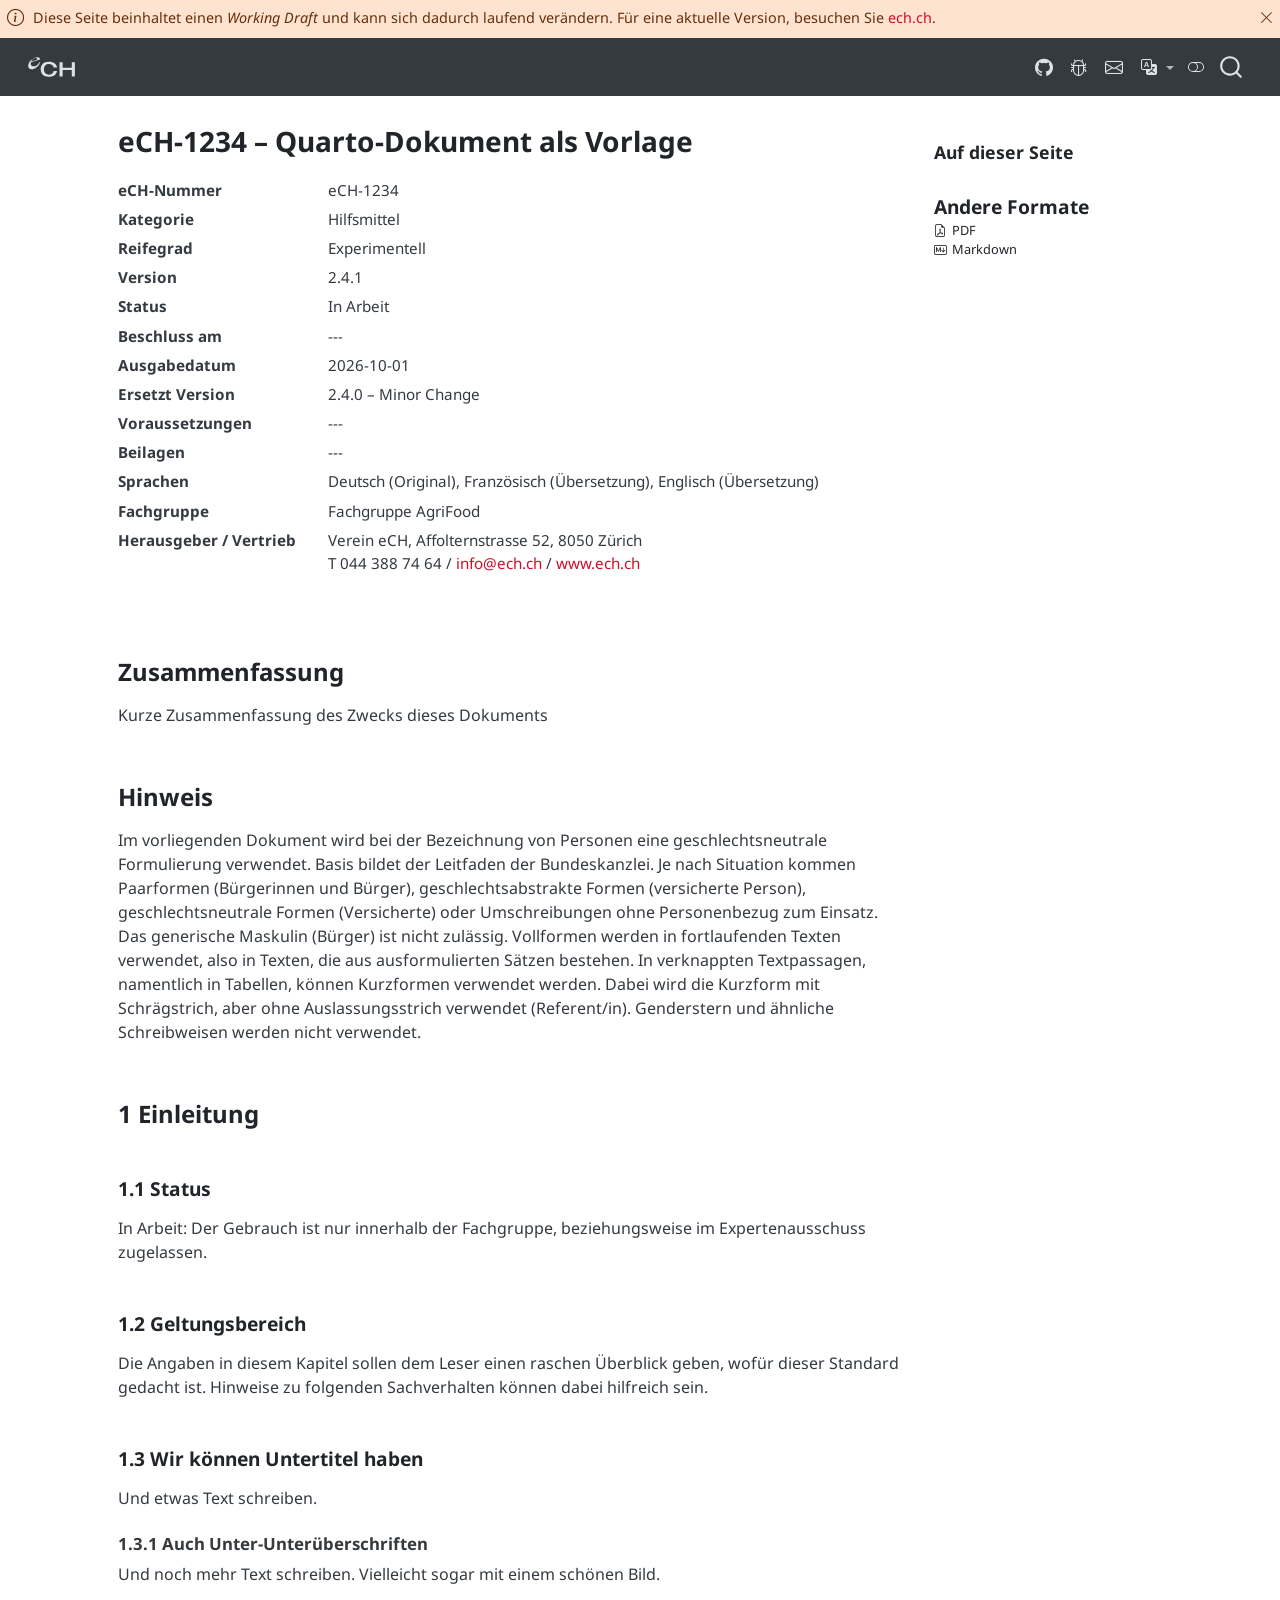
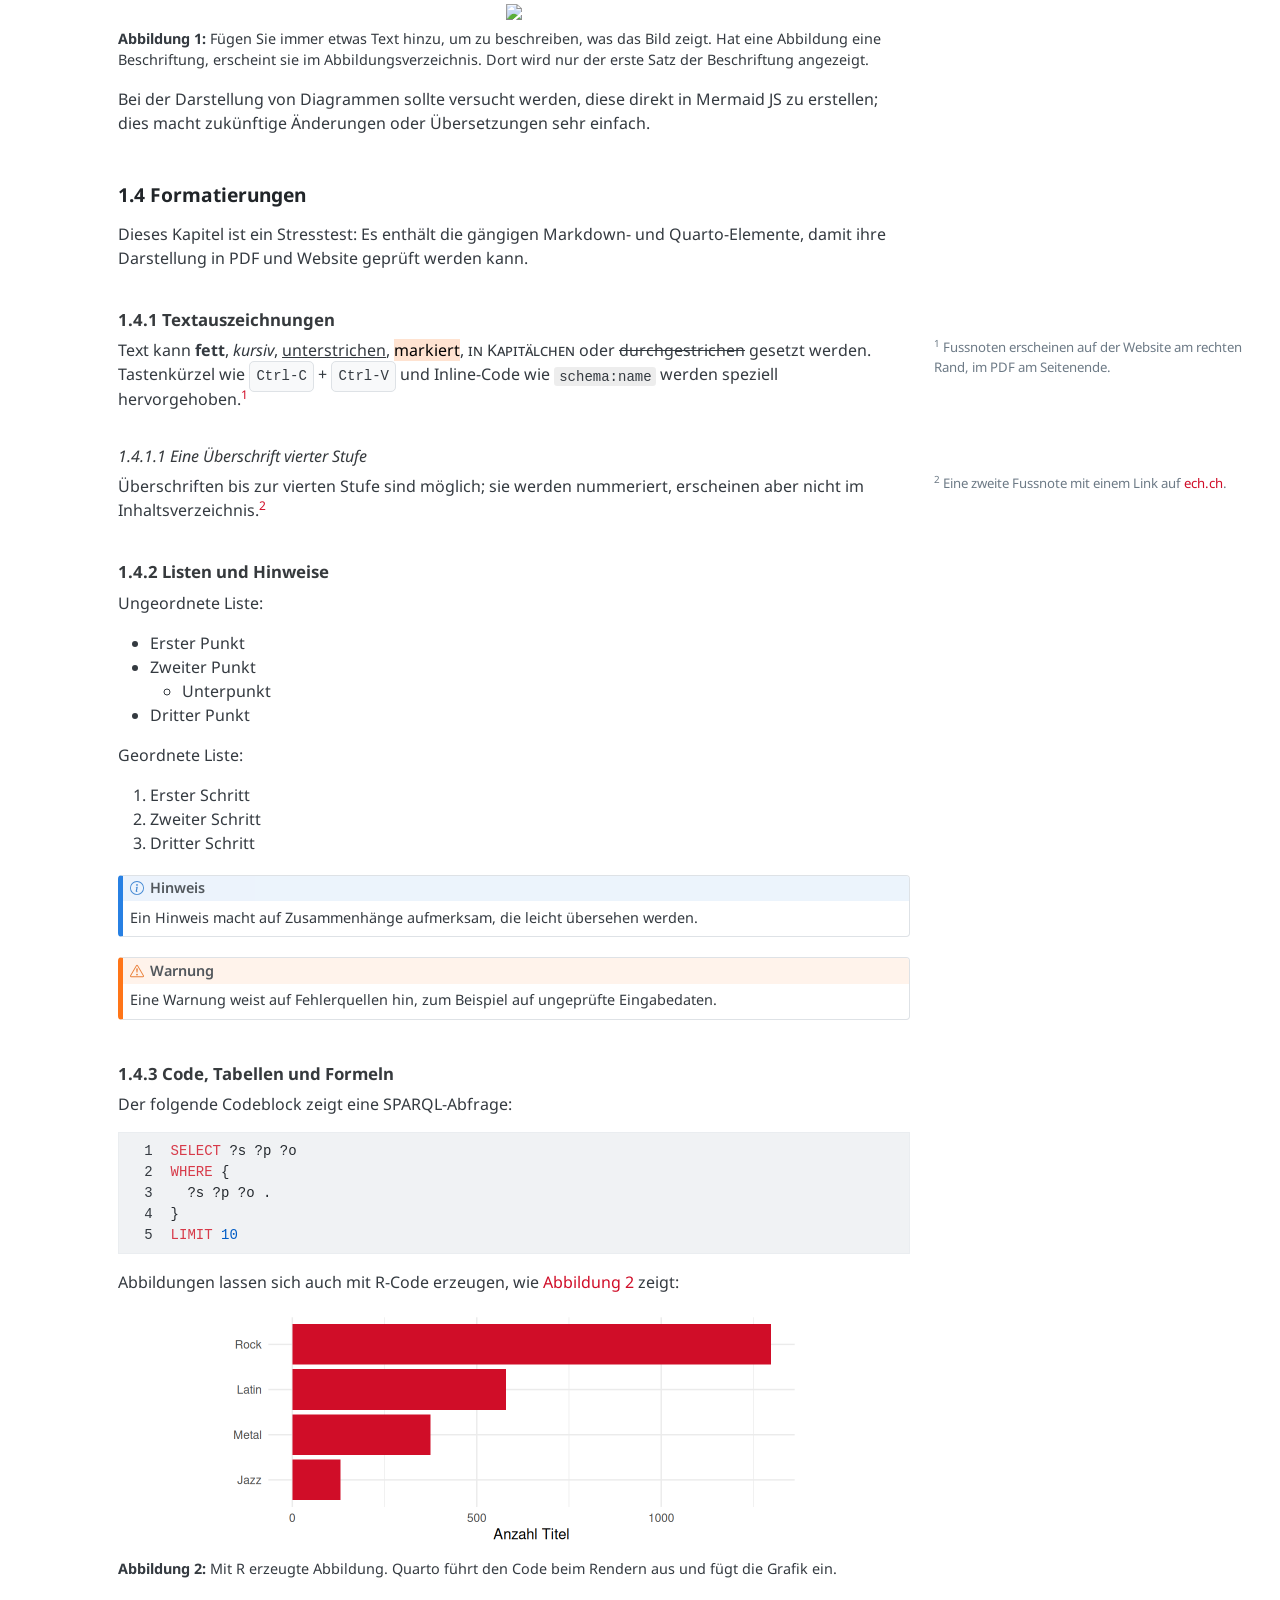
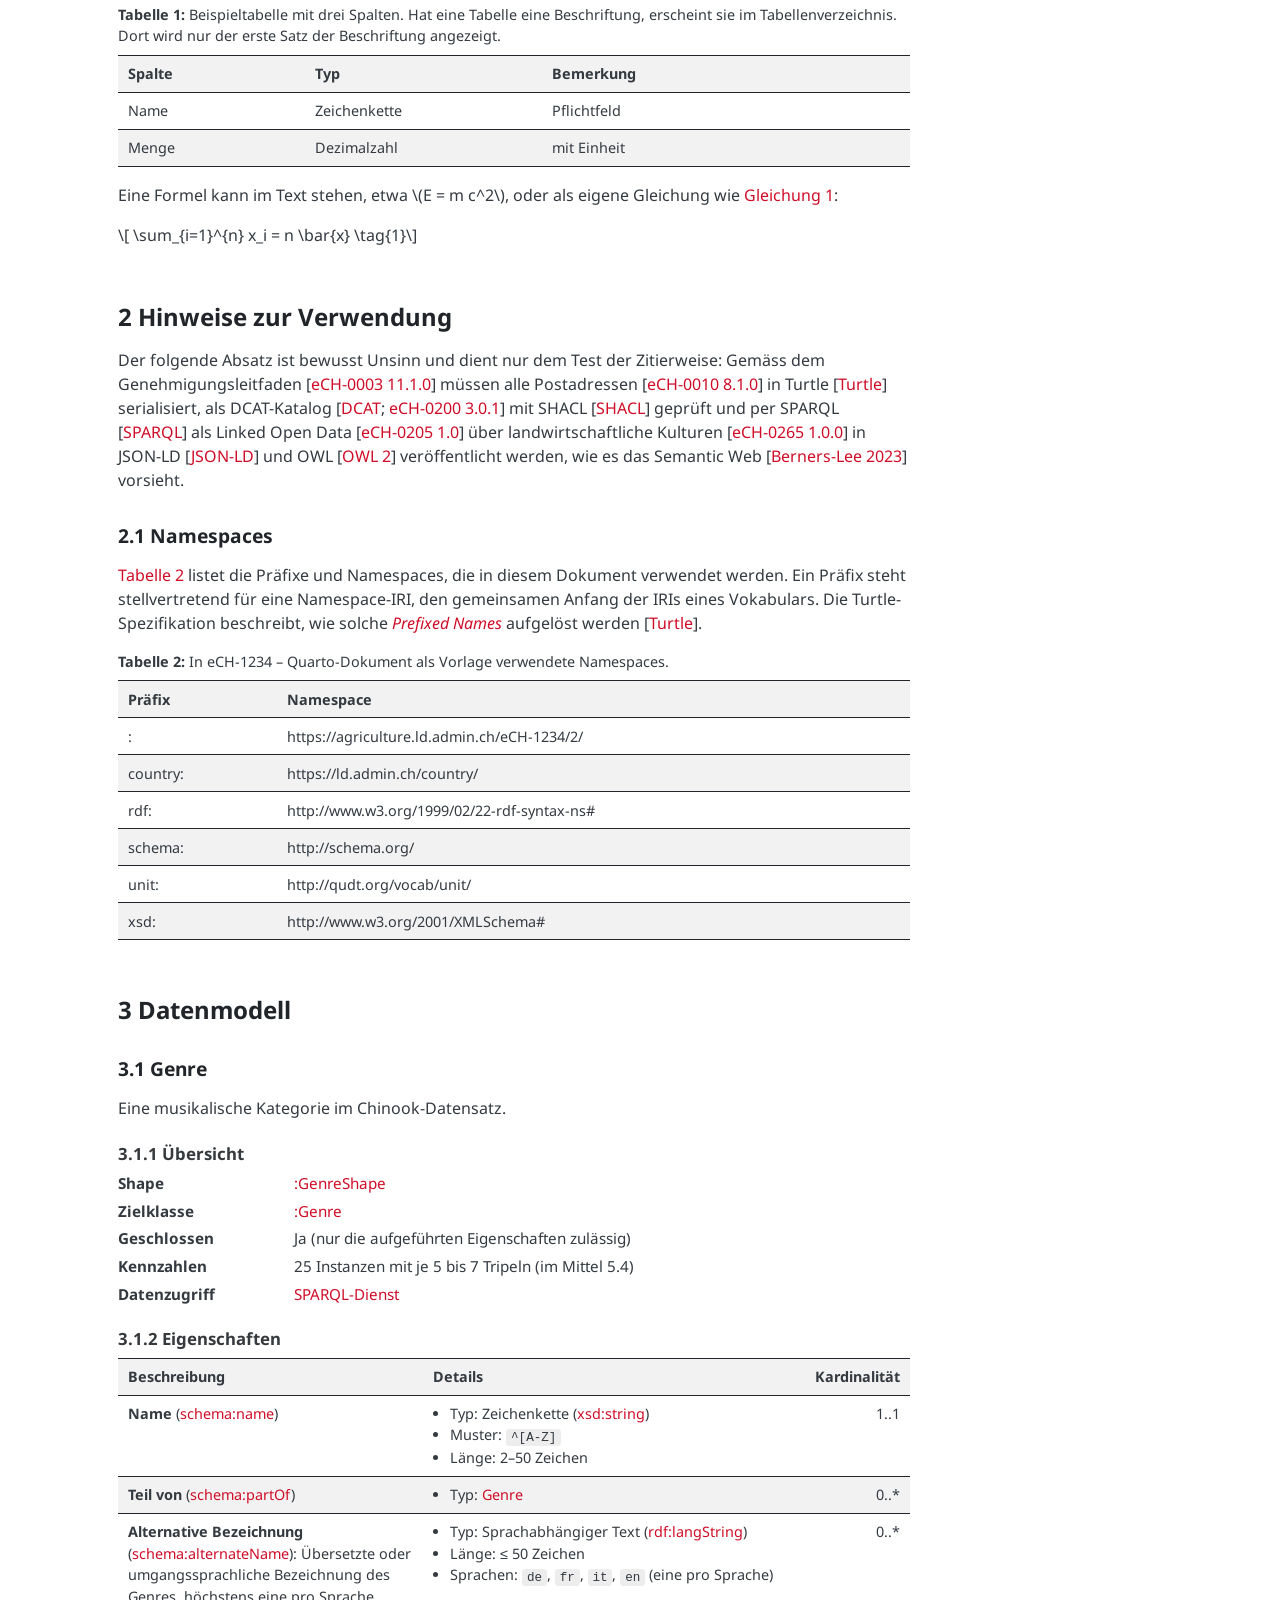
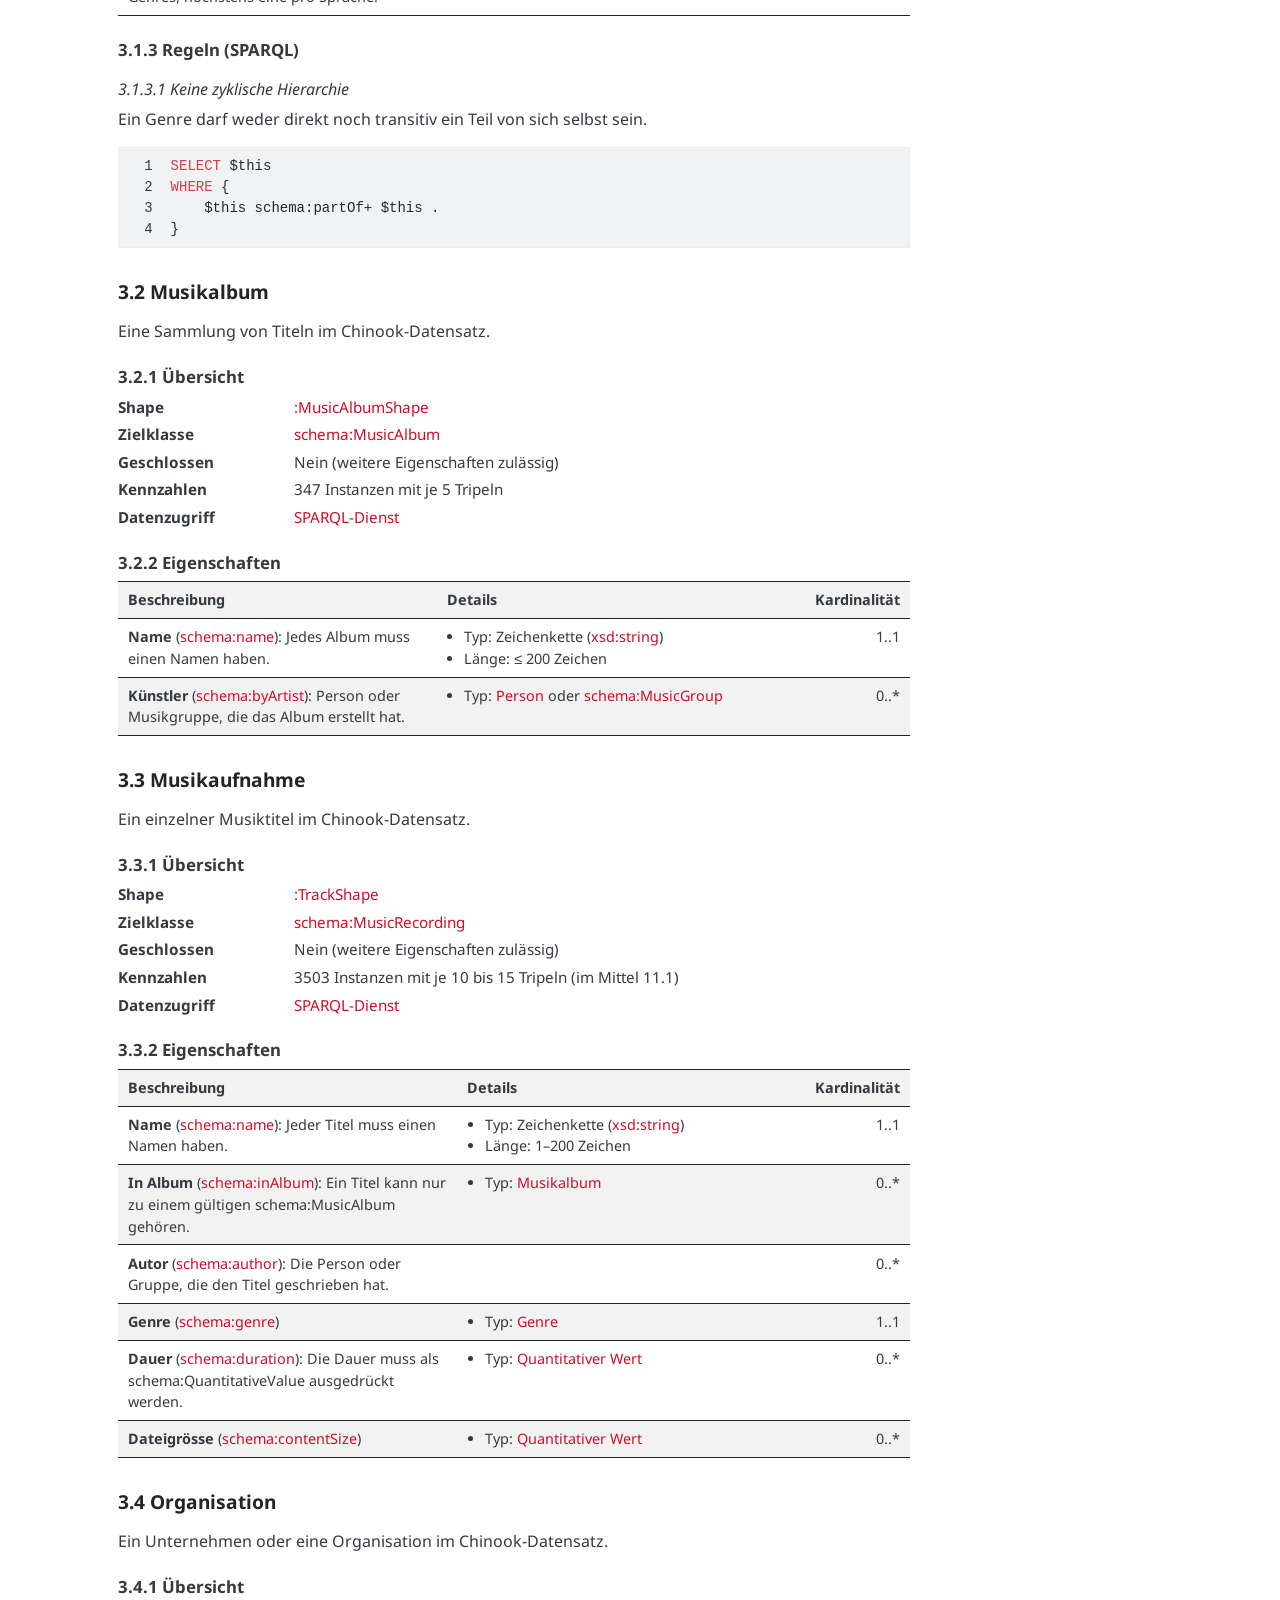
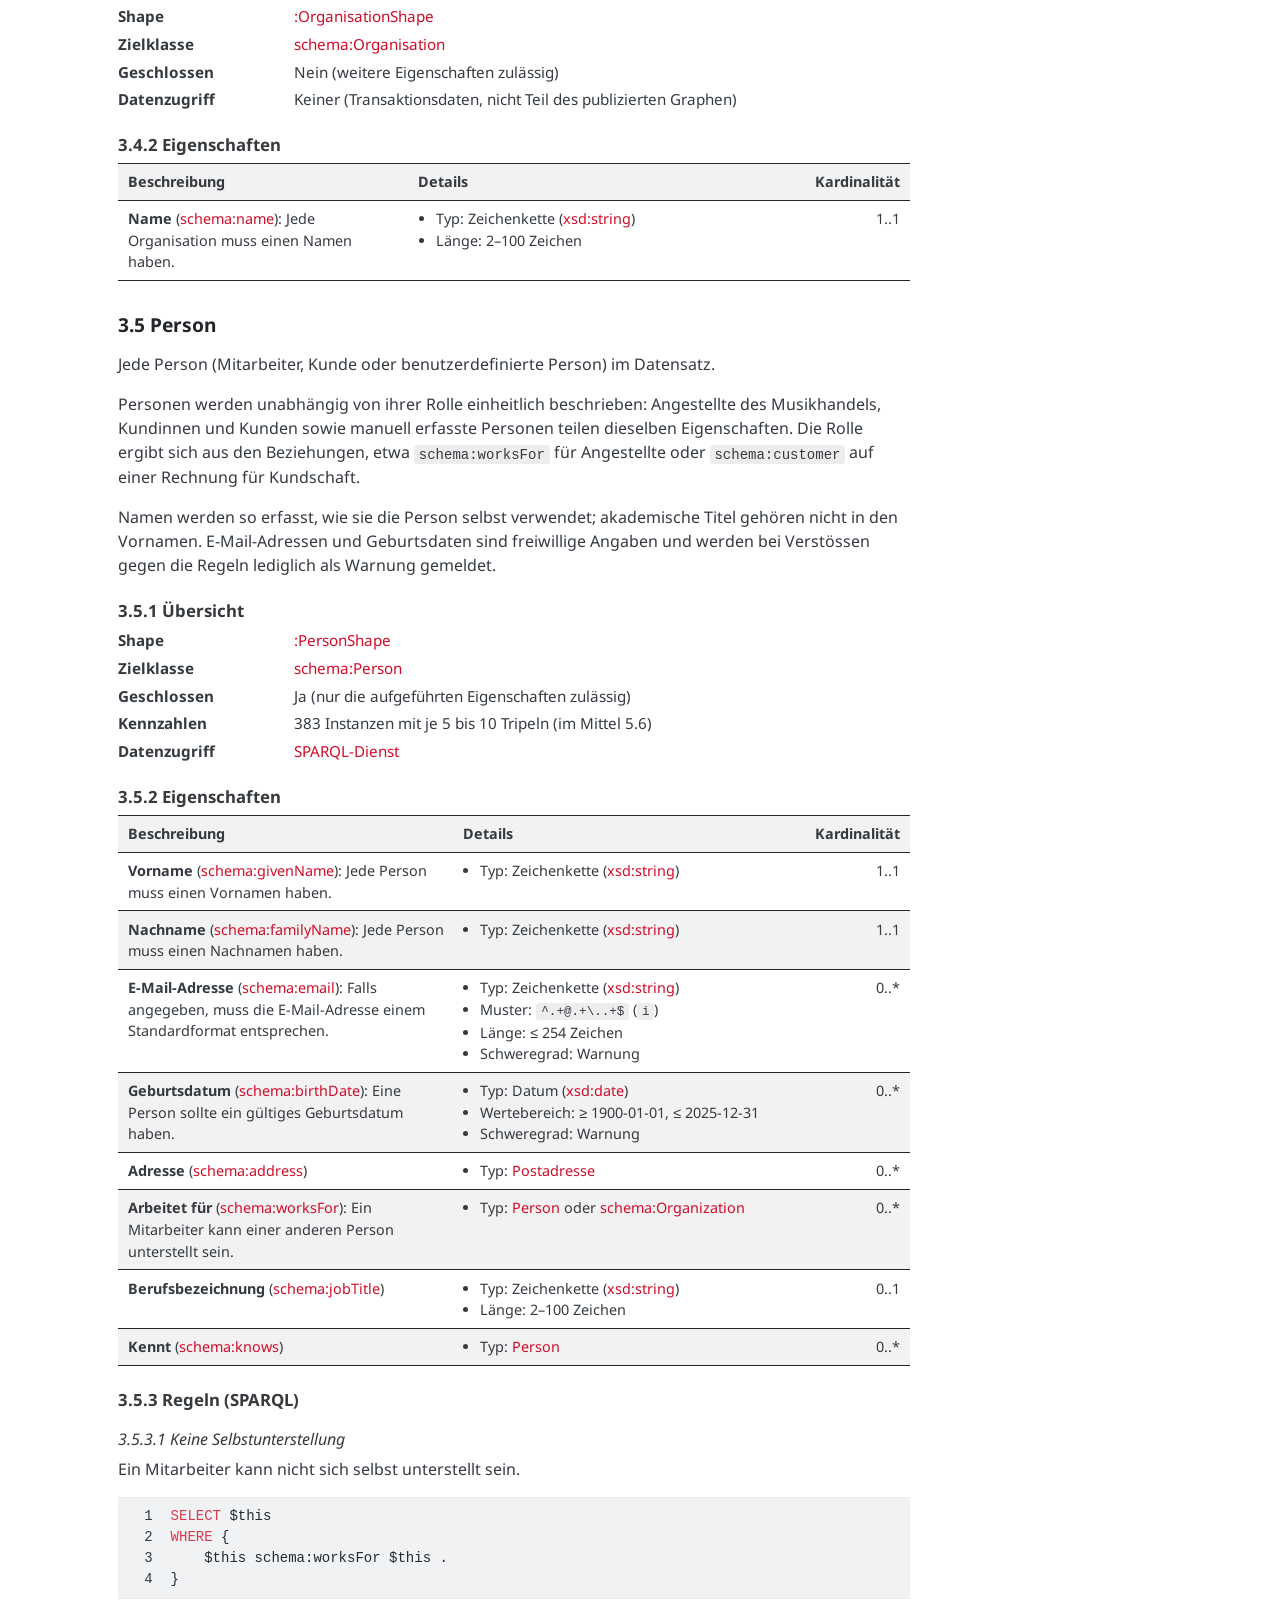
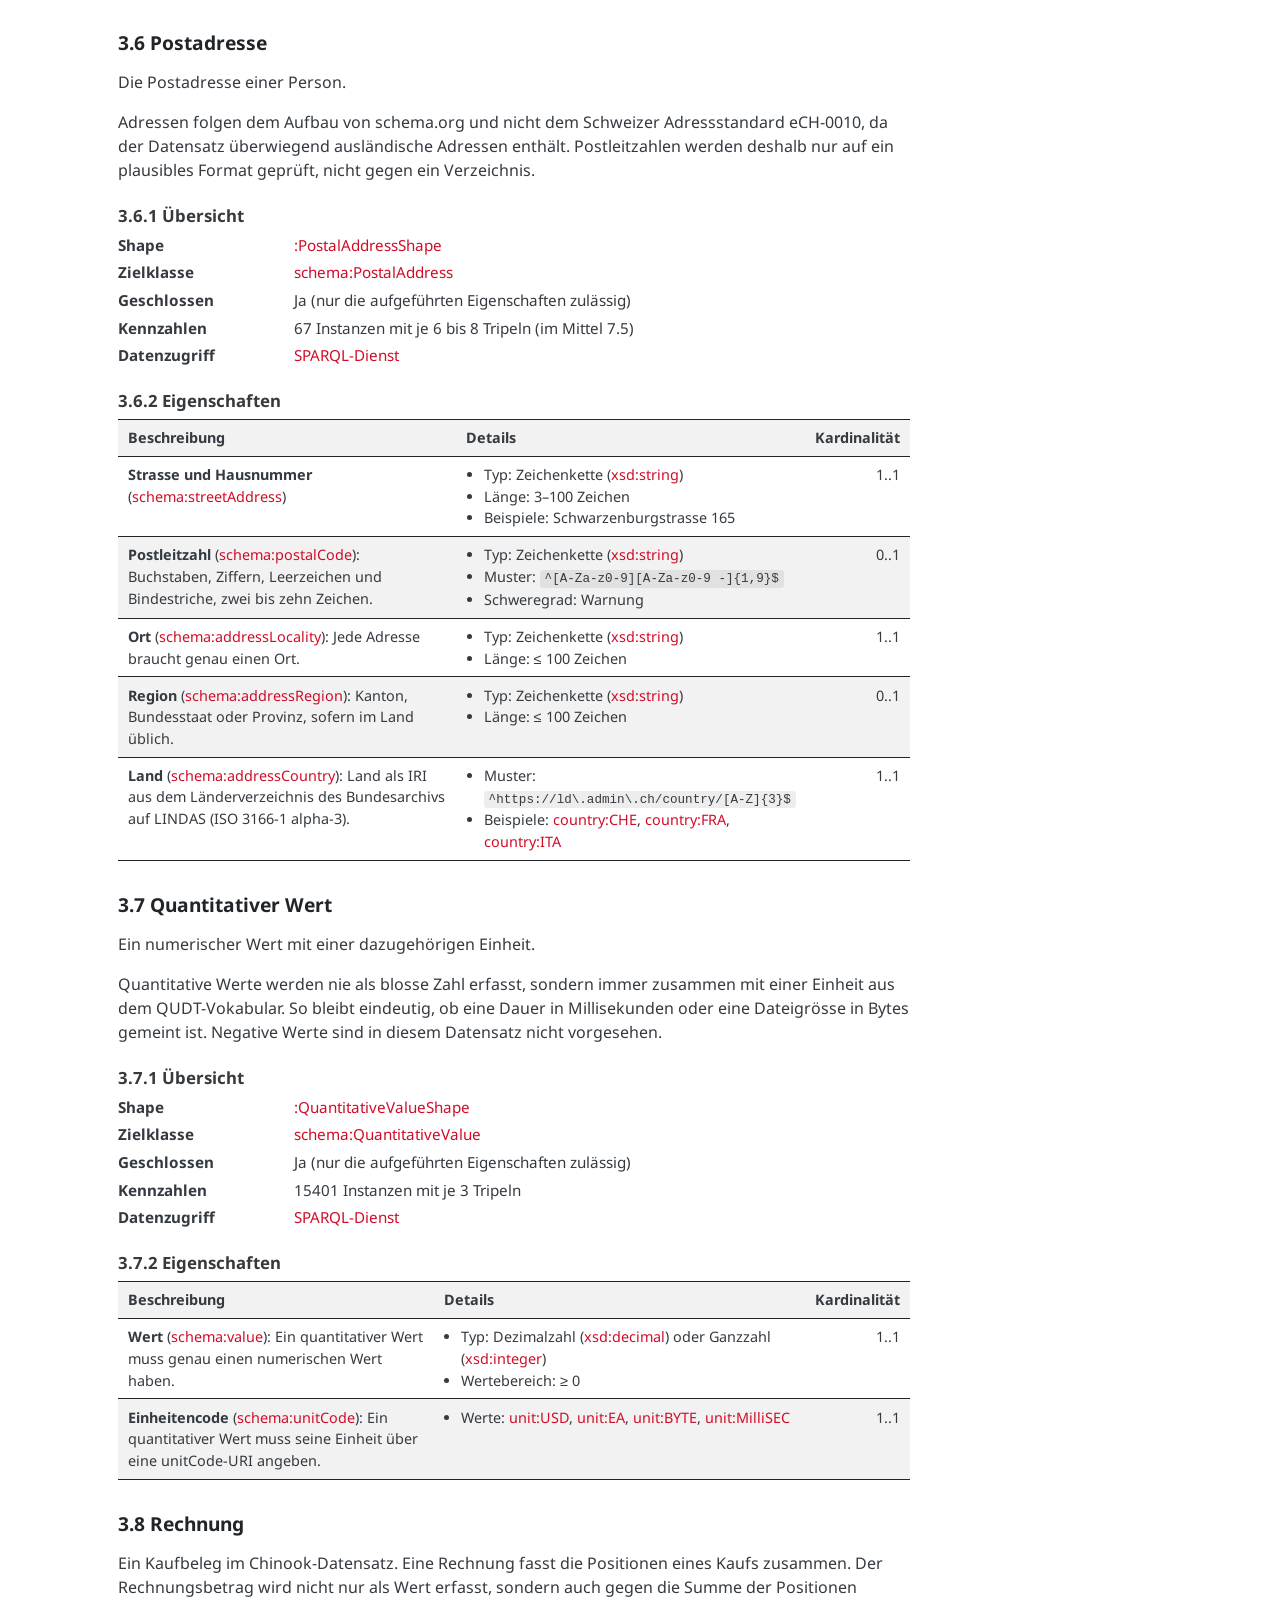
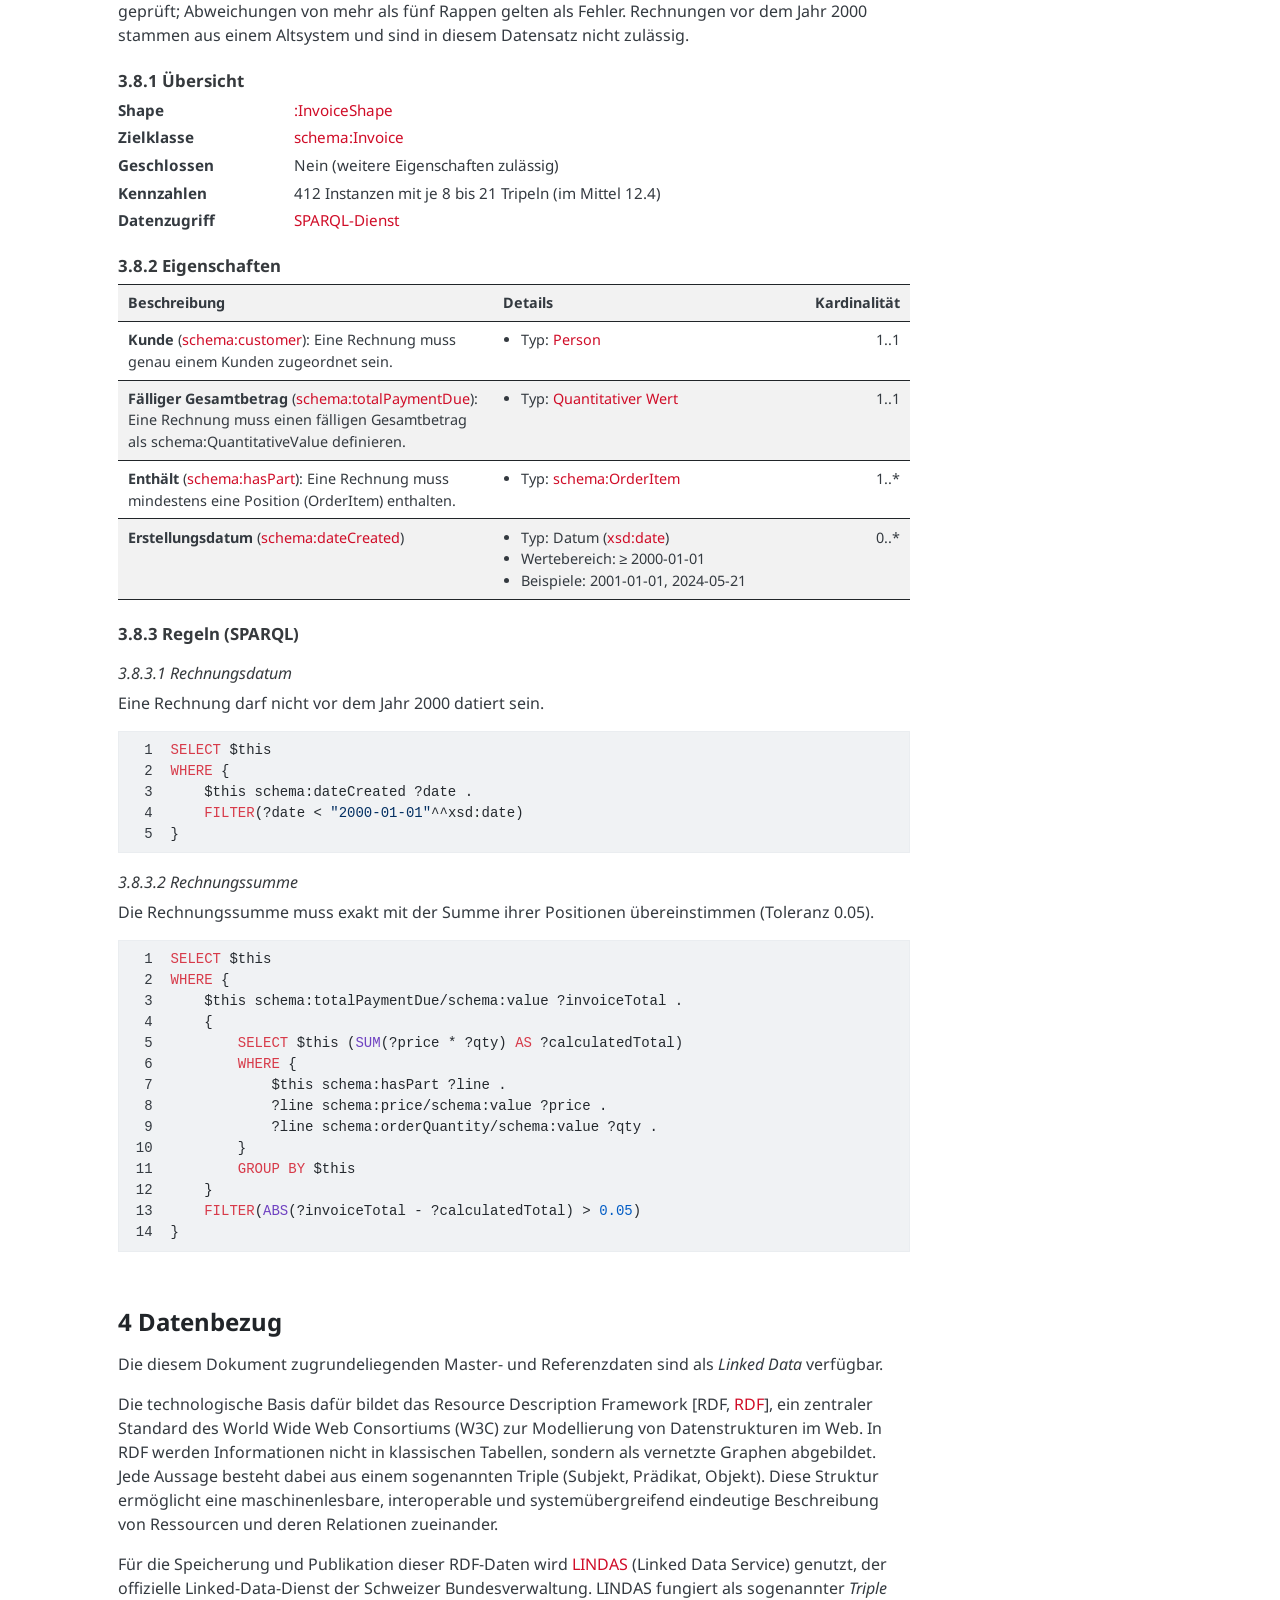
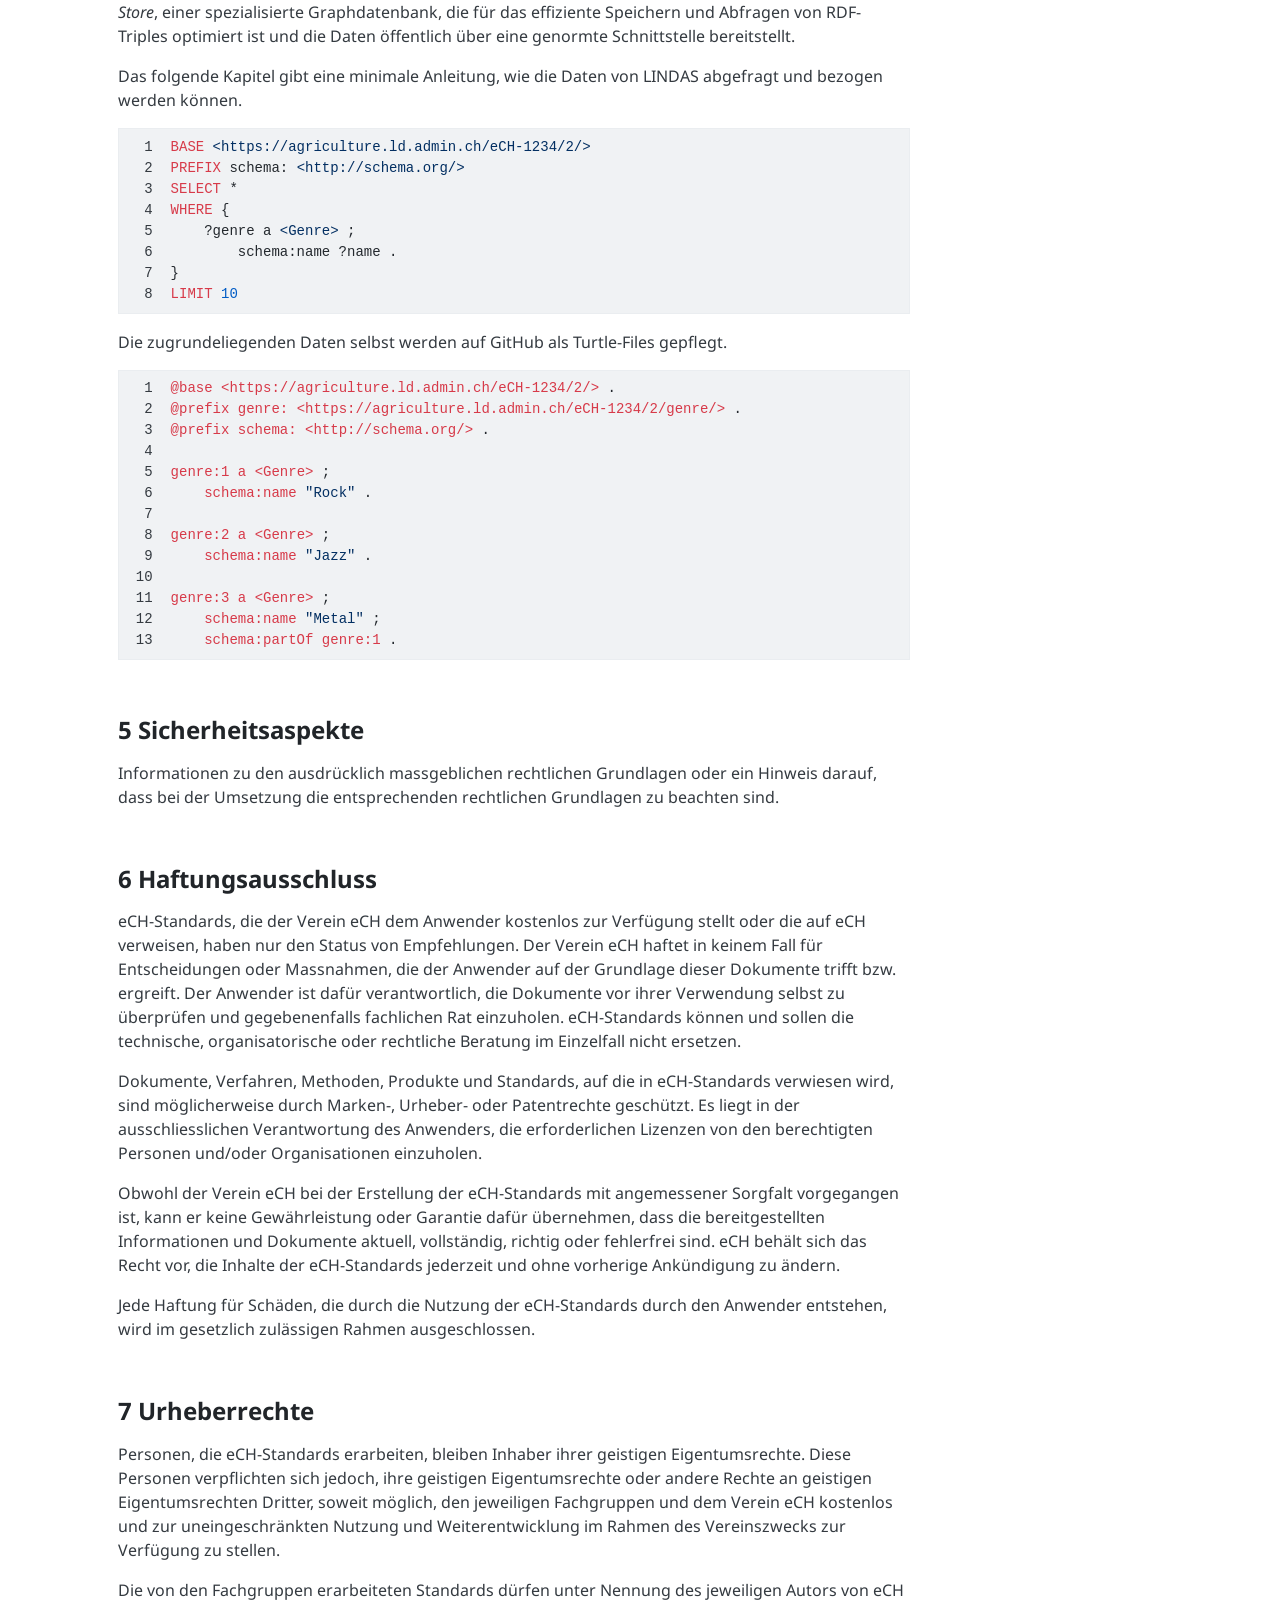
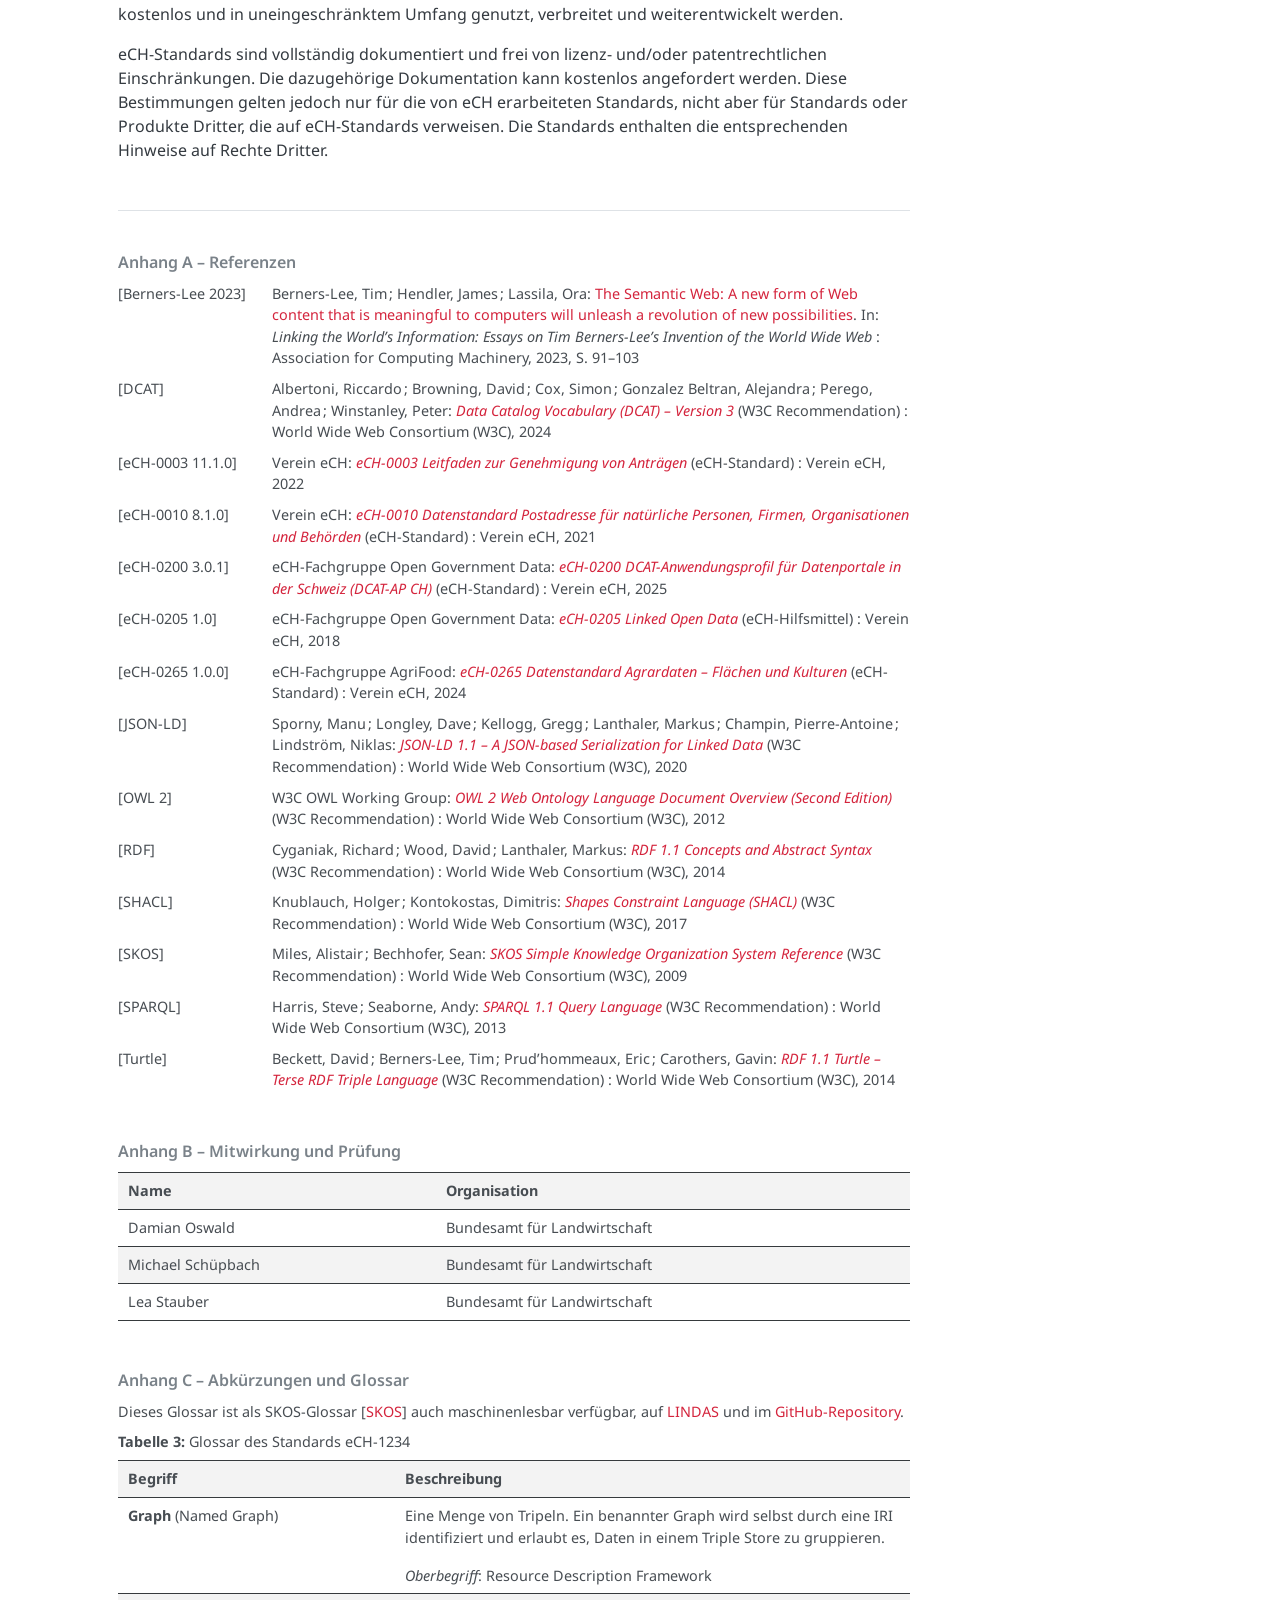
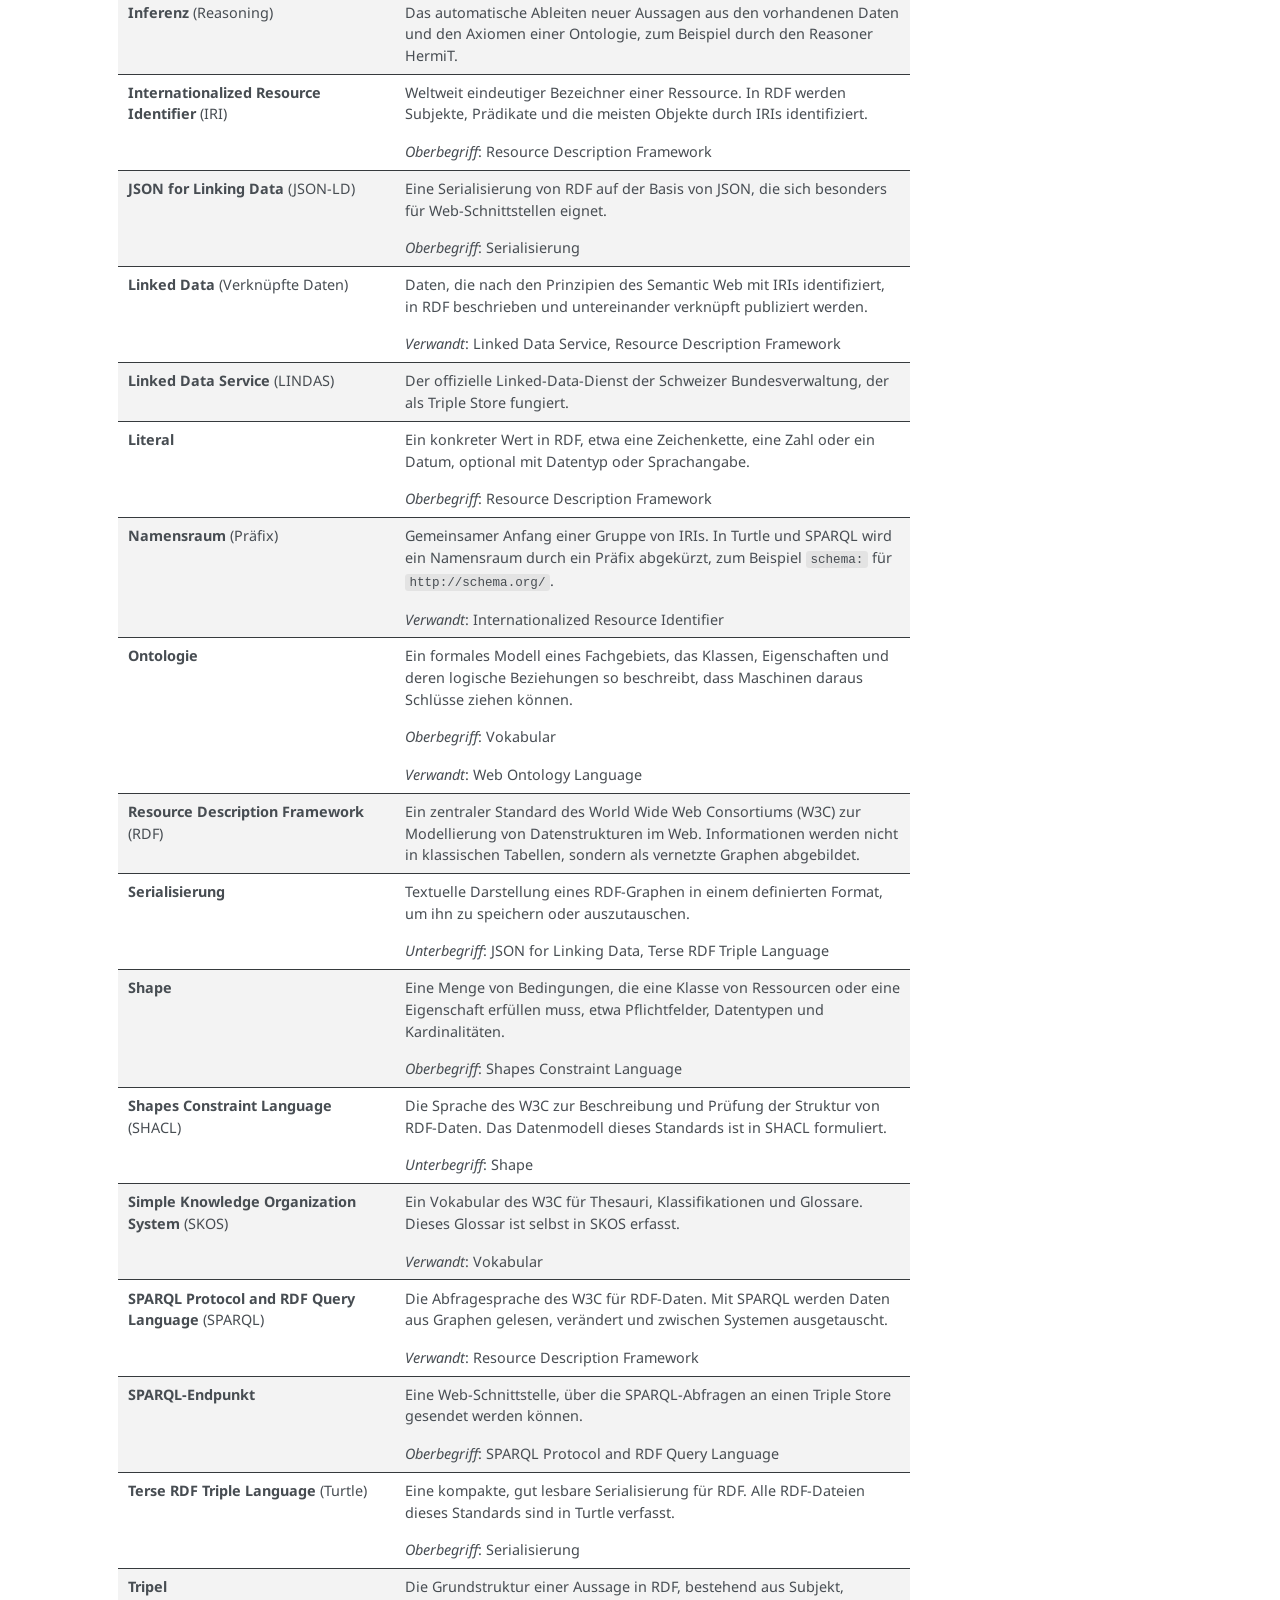
==== de/index.html @ 87154bda "deploy: 564241e7bb895e1164fef88b68e1b09f250bfb8e" ====
<!DOCTYPE html>
<html xmlns="http://www.w3.org/1999/xhtml" lang="de" xml:lang="de"><head>

<meta charset="utf-8">
<meta name="generator" content="quarto-1.10.19">

<meta name="viewport" content="width=device-width, initial-scale=1.0, user-scalable=yes">

<meta name="dcterms.date" content="2026-10-01">

<title>eCH-1234 – Quarto-Dokument als Vorlage – eCH-1234 Version 2.4.1 (Working Draft)</title>
<style>
/* Default styles provided by pandoc.
** See https://pandoc.org/MANUAL.html#variables-for-html for config info.
*/
span.smallcaps{font-variant: small-caps;}
div.columns{display: flex; gap: 1.5em;}
div.column{flex: auto;}
@media screen {
div.columns{gap: min(4vw, 1.5em);}
div.column{overflow-x: auto;}
}
div.hanging-indent{margin-left: 1.5em; text-indent: -1.5em;}
ul.task-list{list-style: none;}
ul.task-list li input[type="checkbox"] {
  width: 0.8em;
  margin: 0 0.8em 0.2em -1em; /* quarto-specific, see https://github.com/quarto-dev/quarto-cli/issues/4556 */ 
  vertical-align: middle;
}
/* CSS for syntax highlighting */
html { -webkit-text-size-adjust: 100%; }
pre > code.sourceCode { white-space: pre; position: relative; }
pre > code.sourceCode > span { display: inline-block; line-height: 1.25; }
pre > code.sourceCode > span:empty { height: 1.2em; }
.sourceCode { overflow: visible; }
code.sourceCode > span { color: inherit; text-decoration: inherit; }
div.sourceCode { margin: 1em 0; }
pre.sourceCode { margin: 0; }
@media screen {
div.sourceCode { overflow: auto; }
}
@media print {
pre > code.sourceCode { white-space: pre-wrap; }
pre > code.sourceCode > span { text-indent: -5em; padding-left: 5em; }
}
pre.numberSource code
  { counter-reset: source-line 0; }
pre.numberSource code > span
  { position: relative; left: -4em; counter-increment: source-line; }
pre.numberSource code > span > a:first-child::before
  { content: counter(source-line);
    position: relative; left: -1em; text-align: right; vertical-align: baseline;
    border: none; display: inline-block;
    -webkit-touch-callout: none; -webkit-user-select: none;
    -khtml-user-select: none; -moz-user-select: none;
    -ms-user-select: none; user-select: none;
    padding: 0 4px; width: 4em;
  }
pre.numberSource { margin-left: 3em;  padding-left: 4px; }
div.sourceCode
  {   }
@media screen {
pre > code.sourceCode > span > a:first-child::before { text-decoration: underline; }
}
/* CSS for citations */
div.csl-bib-body { }
div.csl-entry {
  clear: both;
}
.hanging-indent div.csl-entry {
  margin-left:2em;
  text-indent:-2em;
}
div.csl-left-margin {
  min-width:2em;
  float:left;
}
div.csl-right-inline {
  margin-left:2em;
  padding-left:1em;
}
div.csl-indent {
  margin-left: 2em;
}</style>


<script src="../site_libs/quarto-nav/quarto-nav.js"></script>
<script src="../site_libs/quarto-nav/headroom.min.js"></script>
<script src="../site_libs/clipboard/clipboard.min.js"></script>
<script src="../site_libs/quarto-search/autocomplete.umd.js"></script>
<script src="../site_libs/quarto-search/fuse.min.js"></script>
<script src="../site_libs/quarto-search/quarto-search.js"></script>
<meta name="quarto:offset" content="../">
<link href="../assets/favicon.svg" rel="icon" type="image/svg+xml">
<script src="../site_libs/quarto-html/quarto.js" type="module"></script>
<script src="../site_libs/quarto-html/tabsets/tabsets.js" type="module"></script>
<script src="../site_libs/quarto-html/popper.min.js"></script>
<script src="../site_libs/quarto-html/tippy.umd.min.js"></script>
<script src="../site_libs/quarto-html/anchor.min.js"></script>
<link href="../site_libs/quarto-html/tippy.css" rel="stylesheet">
<link href="../site_libs/quarto-html/quarto-syntax-highlighting-5c1318cf63eba56dbef7ba16bc7d56f5.css" rel="stylesheet" class="quarto-color-scheme" id="quarto-text-highlighting-styles">
<link href="../site_libs/quarto-html/quarto-syntax-highlighting-dark-6453f418aeef366c23116eb9cb0b6816.css" rel="stylesheet" class="quarto-color-scheme quarto-color-alternate" id="quarto-text-highlighting-styles">
<link href="../site_libs/quarto-html/quarto-syntax-highlighting-5c1318cf63eba56dbef7ba16bc7d56f5.css" rel="stylesheet" class="quarto-color-scheme-extra" id="quarto-text-highlighting-styles">
<script src="../site_libs/bootstrap/bootstrap.min.js"></script>
<link href="../site_libs/bootstrap/bootstrap-icons.css" rel="stylesheet">
<link href="../site_libs/bootstrap/bootstrap-4e3e9719ee07071840381ae7d92f4e92.min.css" rel="stylesheet" append-hash="true" class="quarto-color-scheme" id="quarto-bootstrap" data-mode="light">
<link href="../site_libs/bootstrap/bootstrap-dark-5e4c517e5e144ebeab2ab970c0de43fa.min.css" rel="stylesheet" append-hash="true" class="quarto-color-scheme quarto-color-alternate" id="quarto-bootstrap" data-mode="dark">
<link href="../site_libs/bootstrap/bootstrap-4e3e9719ee07071840381ae7d92f4e92.min.css" rel="stylesheet" append-hash="true" class="quarto-color-scheme-extra" id="quarto-bootstrap" data-mode="light">
<script src="../site_libs/quarto-contrib/kbd/kbd.js"></script>
<link href="../site_libs/quarto-contrib/kbd/kbd.css" rel="stylesheet">
<script id="quarto-search-options" type="application/json">{
  "location": "navbar",
  "copy-button": false,
  "collapse-after": 3,
  "panel-placement": "end",
  "type": "overlay",
  "limit": 50,
  "keyboard-shortcut": [
    "f",
    "/",
    "s"
  ],
  "show-item-context": false,
  "language": {
    "search-no-results-text": "Keine Treffer",
    "search-matching-documents-text": "Treffer",
    "search-copy-link-title": "Link in die Suche kopieren",
    "search-hide-matches-text": "Zusätzliche Treffer verbergen",
    "search-more-match-text": "weitere Treffer in diesem Dokument",
    "search-more-matches-text": "weitere Treffer in diesem Dokument",
    "search-clear-button-title": "Zurücksetzen",
    "search-text-placeholder": "",
    "search-detached-cancel-button-title": "Abbrechen",
    "search-submit-button-title": "Abschicken",
    "search-label": "Suchen"
  }
}</script>

  <script src="https://cdnjs.cloudflare.com/polyfill/v3/polyfill.min.js?features=es6"></script>
  <script defer="" src="https://cdn.jsdelivr.net/npm/mathjax@4/tex-chtml.js" type="text/javascript"></script>

<script type="text/javascript">
const typesetMath = (el) => {
  if (window.MathJax) {
    // MathJax Typeset
    window.MathJax.typeset([el]);
  } else if (window.katex) {
    // KaTeX Render
    var mathElements = el.getElementsByClassName("math");
    var macros = [];
    for (var i = 0; i < mathElements.length; i++) {
      var texText = mathElements[i].firstChild;
      if (mathElements[i].tagName == "SPAN" && texText && texText.data) {
        window.katex.render(texText.data, mathElements[i], {
          displayMode: mathElements[i].classList.contains('display'),
          throwOnError: false,
          macros: macros,
          fleqn: false
        });
      }
    }
  }
}
window.Quarto = {
  typesetMath
};
</script>

</head>

<body class="nav-fixed quarto-light"><script id="quarto-html-before-body" type="application/javascript">
    const toggleBodyColorMode = (bsSheetEl) => {
      const mode = bsSheetEl.getAttribute("data-mode");
      const bodyEl = window.document.querySelector("body");
      if (mode === "dark") {
        bodyEl.classList.add("quarto-dark");
        bodyEl.classList.remove("quarto-light");
      } else {
        bodyEl.classList.add("quarto-light");
        bodyEl.classList.remove("quarto-dark");
      }
    }
    const toggleBodyColorPrimary = () => {
      const bsSheetEl = window.document.querySelector("link#quarto-bootstrap:not([rel=disabled-stylesheet])");
      if (bsSheetEl) {
        toggleBodyColorMode(bsSheetEl);
      }
    }
    const setColorSchemeToggle = (alternate) => {
      const toggles = window.document.querySelectorAll('.quarto-color-scheme-toggle');
      for (let i=0; i < toggles.length; i++) {
        const toggle = toggles[i];
        if (toggle) {
          if (alternate) {
            toggle.classList.add("alternate");
          } else {
            toggle.classList.remove("alternate");
          }
        }
      }
    };
    const toggleColorMode = (alternate) => {
      // Switch the stylesheets
      const primaryStylesheets = window.document.querySelectorAll('link.quarto-color-scheme:not(.quarto-color-alternate)');
      const alternateStylesheets = window.document.querySelectorAll('link.quarto-color-scheme.quarto-color-alternate');
      manageTransitions('#quarto-margin-sidebar .nav-link', false);
      if (alternate) {
        // note: dark is layered on light, we don't disable primary!
        enableStylesheet(alternateStylesheets);
        for (const sheetNode of alternateStylesheets) {
          if (sheetNode.id === "quarto-bootstrap") {
            toggleBodyColorMode(sheetNode);
          }
        }
      } else {
        disableStylesheet(alternateStylesheets);
        enableStylesheet(primaryStylesheets)
        toggleBodyColorPrimary();
      }
      manageTransitions('#quarto-margin-sidebar .nav-link', true);
      // Switch the toggles
      setColorSchemeToggle(alternate)
      // Hack to workaround the fact that safari doesn't
      // properly recolor the scrollbar when toggling (#1455)
      if (navigator.userAgent.indexOf('Safari') > 0 && navigator.userAgent.indexOf('Chrome') == -1) {
        manageTransitions("body", false);
        window.scrollTo(0, 1);
        setTimeout(() => {
          window.scrollTo(0, 0);
          manageTransitions("body", true);
        }, 40);
      }
    }
    const disableStylesheet = (stylesheets) => {
      for (let i=0; i < stylesheets.length; i++) {
        const stylesheet = stylesheets[i];
        stylesheet.rel = 'disabled-stylesheet';
      }
    }
    const enableStylesheet = (stylesheets) => {
      for (let i=0; i < stylesheets.length; i++) {
        const stylesheet = stylesheets[i];
        if(stylesheet.rel !== 'stylesheet') { // for Chrome, which will still FOUC without this check
          stylesheet.rel = 'stylesheet';
        }
      }
    }
    const manageTransitions = (selector, allowTransitions) => {
      const els = window.document.querySelectorAll(selector);
      for (let i=0; i < els.length; i++) {
        const el = els[i];
        if (allowTransitions) {
          el.classList.remove('notransition');
        } else {
          el.classList.add('notransition');
        }
      }
    }
    const isFileUrl = () => {
      return window.location.protocol === 'file:';
    }
    const hasAlternateSentinel = () => {
      let styleSentinel = getColorSchemeSentinel();
      if (styleSentinel !== null) {
        return styleSentinel === "alternate";
      } else {
        return false;
      }
    }
    const setStyleSentinel = (alternate) => {
      const value = alternate ? "alternate" : "default";
      if (!isFileUrl()) {
        window.localStorage.setItem("quarto-color-scheme", value);
      } else {
        localAlternateSentinel = value;
      }
    }
    const getColorSchemeSentinel = () => {
      if (!isFileUrl()) {
        const storageValue = window.localStorage.getItem("quarto-color-scheme");
        return storageValue != null ? storageValue : localAlternateSentinel;
      } else {
        return localAlternateSentinel;
      }
    }
    const toggleGiscusIfUsed = (isAlternate, darkModeDefault) => {
      const baseTheme = document.querySelector('#giscus-base-theme')?.value ?? 'light';
      const alternateTheme = document.querySelector('#giscus-alt-theme')?.value ?? 'dark';
      let newTheme = '';
      if(authorPrefersDark) {
        newTheme = isAlternate ? baseTheme : alternateTheme;
      } else {
        newTheme = isAlternate ? alternateTheme : baseTheme;
      }
      const changeGiscusTheme = () => {
        // From: https://github.com/giscus/giscus/issues/336
        const sendMessage = (message) => {
          const iframe = document.querySelector('iframe.giscus-frame');
          if (!iframe) return;
          iframe.contentWindow.postMessage({ giscus: message }, 'https://giscus.app');
        }
        sendMessage({
          setConfig: {
            theme: newTheme
          }
        });
      }
      const isGiscussLoaded = window.document.querySelector('iframe.giscus-frame') !== null;
      if (isGiscussLoaded) {
        changeGiscusTheme();
      }
    };
    const authorPrefersDark = false;
    const darkModeDefault = authorPrefersDark;
      document.querySelector('link#quarto-text-highlighting-styles.quarto-color-scheme-extra').rel = 'disabled-stylesheet';
      document.querySelector('link#quarto-bootstrap.quarto-color-scheme-extra').rel = 'disabled-stylesheet';
    let localAlternateSentinel = darkModeDefault ? 'alternate' : 'default';
    // Dark / light mode switch
    window.quartoToggleColorScheme = () => {
      // Read the current dark / light value
      let toAlternate = !hasAlternateSentinel();
      toggleColorMode(toAlternate);
      setStyleSentinel(toAlternate);
      toggleGiscusIfUsed(toAlternate, darkModeDefault);
      window.dispatchEvent(new Event('resize'));
    };
    // Switch to dark mode if need be
    if (hasAlternateSentinel()) {
      toggleColorMode(true);
    } else {
      toggleColorMode(false);
    }
  </script>

<div id="quarto-search-results"></div>
  <header id="quarto-header" class="headroom fixed-top">
    <div id="quarto-announcement" data-announcement-id="567b550b14a91b118b5d849fc5505b9a" class="alert alert-warning hidden"><i class="bi bi-info-circle quarto-announcement-icon"></i><div class="quarto-announcement-content">
<p>Diese Seite beinhaltet einen <em>Working Draft</em> und kann sich dadurch laufend verändern. Für eine aktuelle Version, besuchen Sie <a href="https://ech.ch/">ech.ch</a>.</p>
</div><i class="bi bi-x-lg quarto-announcement-action"></i></div>
    <nav class="navbar navbar-expand-lg " data-bs-theme="dark">
      <div class="navbar-container container-fluid">
      <div class="navbar-brand-container mx-auto">
    <a href="../index.html" class="navbar-brand navbar-brand-logo">
    <img src="../assets/ech.svg" alt="eCH" class="navbar-logo light-content">
    <img src="../assets/ech.svg" alt="eCH" class="navbar-logo dark-content">
    </a>
  </div>
            <div id="quarto-search" class="" title="Suchen"></div>
          <button class="navbar-toggler" type="button" data-bs-toggle="collapse" data-bs-target="#navbarCollapse" aria-controls="navbarCollapse" role="menu" aria-expanded="false" aria-label="Navigation umschalten" onclick="if (window.quartoToggleHeadroom) { window.quartoToggleHeadroom(); }">
  <span class="navbar-toggler-icon"></span>
</button>
          <div class="collapse navbar-collapse" id="navbarCollapse">
            <ul class="navbar-nav navbar-nav-scroll ms-auto">
  <li class="nav-item compact">
    <a class="nav-link" href="https://github.com/blw-ofag-ufag/semantic-web-template"> <i class="bi bi-github" role="img" aria-label="GitHub">
</i> 
<span class="menu-text"></span></a>
  </li>  
  <li class="nav-item compact">
    <a class="nav-link" href="https://github.com/blw-ofag-ufag/semantic-web-template/issues/new"> <i class="bi bi-bug" role="img" aria-label="Issue">
</i> 
<span class="menu-text"></span></a>
  </li>  
  <li class="nav-item compact">
    <a class="nav-link" href="mailto:agridata.ch@blw.admin.ch"> <i class="bi bi-envelope" role="img" aria-label="Contact">
</i> 
<span class="menu-text"></span></a>
  </li>  
  <li class="nav-item dropdown ">
    <a class="nav-link dropdown-toggle" href="#" id="nav-menu-bi-translate" role="link" data-bs-toggle="dropdown" aria-expanded="false">
      <i class="bi bi-translate" role="img">
</i> 
 <span class="menu-text"></span>
    </a>
    <ul class="dropdown-menu dropdown-menu-end" aria-labelledby="nav-menu-bi-translate">    
        <li>
    <a class="dropdown-item" href="../en/index.html">
 <span class="dropdown-text">English</span></a>
  </li>  
        <li>
    <a class="dropdown-item" href="../de/index.html">
 <span class="dropdown-text">Deutsch</span></a>
  </li>  
        <li>
    <a class="dropdown-item" href="../fr/index.html">
 <span class="dropdown-text">Français</span></a>
  </li>  
    </ul>
  </li>
</ul>
          </div> <!-- /navcollapse -->
            <div class="quarto-navbar-tools">
  <a href="" class="quarto-color-scheme-toggle quarto-navigation-tool  px-1" onclick="window.quartoToggleColorScheme(); return false;" title="Dunkelmodus umschalten"><i class="bi"></i></a>
</div>
      </div> <!-- /container-fluid -->
    </nav>
</header>
<!-- content -->
<div id="quarto-content" class="quarto-container page-columns page-rows-contents page-layout-article page-navbar">
<!-- sidebar -->
<!-- margin-sidebar -->
    <div id="quarto-margin-sidebar" class="sidebar margin-sidebar">
        <nav id="TOC" role="doc-toc" class="toc-active">
    <h2 id="toc-title">Auf dieser Seite</h2>
   
  <ul class="collapse">
  <li><a href="#sec-introduction" id="toc-sec-introduction" class="nav-link active" data-scroll-target="#sec-introduction"><span class="header-section-number">1</span> Einleitung</a>
  <ul class="collapse">
  <li><a href="#sec-status" id="toc-sec-status" class="nav-link" data-scroll-target="#sec-status"><span class="header-section-number">1.1</span> Status</a></li>
  <li><a href="#sec-scope-of-application" id="toc-sec-scope-of-application" class="nav-link" data-scroll-target="#sec-scope-of-application"><span class="header-section-number">1.2</span> Geltungsbereich</a></li>
  <li><a href="#sec-example-subheading" id="toc-sec-example-subheading" class="nav-link" data-scroll-target="#sec-example-subheading"><span class="header-section-number">1.3</span> Wir können Untertitel haben</a></li>
  <li><a href="#sec-formatting" id="toc-sec-formatting" class="nav-link" data-scroll-target="#sec-formatting"><span class="header-section-number">1.4</span> Formatierungen</a></li>
  </ul></li>
  <li><a href="#sec-usage-notes" id="toc-sec-usage-notes" class="nav-link" data-scroll-target="#sec-usage-notes"><span class="header-section-number">2</span> Hinweise zur Verwendung</a>
  <ul class="collapse">
  <li><a href="#sec-namespaces" id="toc-sec-namespaces" class="nav-link" data-scroll-target="#sec-namespaces"><span class="header-section-number">2.1</span> Namespaces</a></li>
  </ul></li>
  <li><a href="#sec-data-model" id="toc-sec-data-model" class="nav-link" data-scroll-target="#sec-data-model"><span class="header-section-number">3</span> Datenmodell</a>
  <ul class="collapse">
  <li><a href="#sec-nodeshape-genreshape" id="toc-sec-nodeshape-genreshape" class="nav-link" data-scroll-target="#sec-nodeshape-genreshape"><span class="header-section-number">3.1</span> Genre</a></li>
  <li><a href="#sec-nodeshape-musicalbumshape" id="toc-sec-nodeshape-musicalbumshape" class="nav-link" data-scroll-target="#sec-nodeshape-musicalbumshape"><span class="header-section-number">3.2</span> Musikalbum</a></li>
  <li><a href="#sec-nodeshape-trackshape" id="toc-sec-nodeshape-trackshape" class="nav-link" data-scroll-target="#sec-nodeshape-trackshape"><span class="header-section-number">3.3</span> Musikaufnahme</a></li>
  <li><a href="#sec-nodeshape-organisationshape" id="toc-sec-nodeshape-organisationshape" class="nav-link" data-scroll-target="#sec-nodeshape-organisationshape"><span class="header-section-number">3.4</span> Organisation</a></li>
  <li><a href="#sec-nodeshape-personshape" id="toc-sec-nodeshape-personshape" class="nav-link" data-scroll-target="#sec-nodeshape-personshape"><span class="header-section-number">3.5</span> Person</a></li>
  <li><a href="#sec-nodeshape-postaladdressshape" id="toc-sec-nodeshape-postaladdressshape" class="nav-link" data-scroll-target="#sec-nodeshape-postaladdressshape"><span class="header-section-number">3.6</span> Postadresse</a></li>
  <li><a href="#sec-nodeshape-quantitativevalueshape" id="toc-sec-nodeshape-quantitativevalueshape" class="nav-link" data-scroll-target="#sec-nodeshape-quantitativevalueshape"><span class="header-section-number">3.7</span> Quantitativer Wert</a></li>
  <li><a href="#sec-nodeshape-invoiceshape" id="toc-sec-nodeshape-invoiceshape" class="nav-link" data-scroll-target="#sec-nodeshape-invoiceshape"><span class="header-section-number">3.8</span> Rechnung</a></li>
  </ul></li>
  <li><a href="#sec-data-retrieval" id="toc-sec-data-retrieval" class="nav-link" data-scroll-target="#sec-data-retrieval"><span class="header-section-number">4</span> Datenbezug</a></li>
  <li><a href="#sec-safety-consideration" id="toc-sec-safety-consideration" class="nav-link" data-scroll-target="#sec-safety-consideration"><span class="header-section-number">5</span> Sicherheitsaspekte</a></li>
  <li><a href="#sec-disclaimer" id="toc-sec-disclaimer" class="nav-link" data-scroll-target="#sec-disclaimer"><span class="header-section-number">6</span> Haftungsausschluss</a></li>
  <li><a href="#sec-copyrights" id="toc-sec-copyrights" class="nav-link" data-scroll-target="#sec-copyrights"><span class="header-section-number">7</span> Urheberrechte</a></li>
  
  
  
  
  
  
  </ul>
<div class="quarto-alternate-formats"><h2>Andere Formate</h2><ul><li><a href="index.pdf"><i class="bi bi-file-earmark-pdf"></i>PDF</a></li><li><a href="index.md"><i class="bi bi-markdown"></i>Markdown</a></li></ul></div></nav>
    </div>
<!-- main -->
<main class="content page-columns page-full" id="quarto-document-content">


<header id="title-block-header" class="quarto-title-block default">
<div class="quarto-title">
<h1 class="title">eCH-1234 – Quarto-Dokument als Vorlage</h1>
</div>



<div class="quarto-title-meta">

  
    
  
  </div>

<dl class="ech-metadata">
    <div>
    <dt>eCH-Nummer</dt>
    <dd>
                        <p>eCH-1234</p>
                      </dd>
  </div>
    <div>
    <dt>Kategorie</dt>
    <dd>
                        <p>Hilfsmittel</p>
                      </dd>
  </div>
    <div>
    <dt>Reifegrad</dt>
    <dd>
                        <p>Experimentell</p>
                      </dd>
  </div>
    <div>
    <dt>Version</dt>
    <dd>
                        <p>2.4.1</p>
                      </dd>
  </div>
    <div>
    <dt>Status</dt>
    <dd>
                        <p>In Arbeit</p>
                      </dd>
  </div>
    <div>
    <dt>Beschluss am</dt>
    <dd>
            <p>---</p>
          </dd>
  </div>
    <div>
    <dt>Ausgabedatum</dt>
    <dd>
                        <p>2026-10-01</p>
                      </dd>
  </div>
    <div>
    <dt>Ersetzt Version</dt>
    <dd>
                        <p>2.4.0 – Minor Change</p>
                      </dd>
  </div>
    <div>
    <dt>Voraussetzungen</dt>
    <dd>
            <p>---</p>
          </dd>
  </div>
    <div>
    <dt>Beilagen</dt>
    <dd>
            <p>---</p>
          </dd>
  </div>
    <div>
    <dt>Sprachen</dt>
    <dd>
                        <p>Deutsch (Original), Französisch (Übersetzung), Englisch (Übersetzung)</p>
                      </dd>
  </div>
    <div>
    <dt>Fachgruppe</dt>
    <dd>
                        <p>Fachgruppe AgriFood</p>
                      </dd>
  </div>
    <div>
    <dt>Herausgeber / Vertrieb</dt>
    <dd>
                        <p>Verein eCH, Affolternstrasse 52, 8050 Zürich</p>
            <p>T 044 388 74 64 / <a href="mailto:info@ech.ch">info@ech.ch</a> / <a href="https://www.ech.ch">www.ech.ch</a></p>
                      </dd>
  </div>
  </dl>



</header>


<section id="sec-summary" class="level1 unnumbered unlisted">
<h1 class="unnumbered unlisted">Zusammenfassung</h1>
<p>Kurze Zusammenfassung des Zwecks dieses Dokuments</p>
</section>
<section id="sec-note" class="level1 unnumbered unlisted">
<h1 class="unnumbered unlisted">Hinweis</h1>
<p>Im vorliegenden Dokument wird bei der Bezeichnung von Personen eine geschlechtsneutrale Formulierung verwendet. Basis bildet der Leitfaden der Bundeskanzlei. Je nach Situation kommen Paarformen (Bürgerinnen und Bürger), geschlechtsabstrakte Formen (versicherte Person), geschlechtsneutrale Formen (Versicherte) oder Umschreibungen ohne Personenbezug zum Einsatz. Das generische Maskulin (Bürger) ist nicht zulässig. Vollformen werden in fortlaufenden Texten verwendet, also in Texten, die aus ausformulierten Sätzen bestehen. In verknappten Textpassagen, namentlich in Tabellen, können Kurzformen verwendet werden. Dabei wird die Kurzform mit Schrägstrich, aber ohne Auslassungsstrich verwendet (Referent/in). Genderstern und ähnliche Schreibweisen werden nicht verwendet.</p>
</section>
<section id="sec-introduction" class="level1 page-columns page-full" data-number="1">
<h1 data-number="1"><span class="header-section-number">1</span> Einleitung</h1>
<section id="sec-status" class="level2" data-number="1.1">
<h2 data-number="1.1" class="anchored" data-anchor-id="sec-status"><span class="header-section-number">1.1</span> Status</h2>
<p>In Arbeit: Der Gebrauch ist nur innerhalb der Fachgruppe, beziehungsweise im Expertenausschuss zugelassen.</p>
</section>
<section id="sec-scope-of-application" class="level2" data-number="1.2">
<h2 data-number="1.2" class="anchored" data-anchor-id="sec-scope-of-application"><span class="header-section-number">1.2</span> Geltungsbereich</h2>
<p>Die Angaben in diesem Kapitel sollen dem Leser einen raschen Überblick geben, wofür dieser Standard gedacht ist. Hinweise zu folgenden Sachverhalten können dabei hilfreich sein.</p>
</section>
<section id="sec-example-subheading" class="level2" data-number="1.3">
<h2 data-number="1.3" class="anchored" data-anchor-id="sec-example-subheading"><span class="header-section-number">1.3</span> Wir können Untertitel haben</h2>
<p>Und etwas Text schreiben.</p>
<section id="sec-example-subsubheading" class="level3" data-number="1.3.1">
<h3 data-number="1.3.1" class="anchored" data-anchor-id="sec-example-subsubheading"><span class="header-section-number">1.3.1</span> Auch Unter-Unterüberschriften</h3>
<p>Und noch mehr Text schreiben. Vielleicht sogar mit einem schönen Bild.</p>
<div id="fig-example" class="quarto-float quarto-figure quarto-figure-center anchored">
<figure class="quarto-float quarto-float-fig figure">
<div aria-describedby="fig-example-caption-0ceaefa1-69ba-4598-a22c-09a6ac19f8ca">
<img src="https://fastly.picsum.photos/id/653/536/354.jpg?hmac=3InR8I5KmwbdkPHehlM8BMPd_BDHG_RWZkxt_IkeQGY" class="img-fluid figure-img">
</div>
<figcaption class="quarto-float-caption-bottom quarto-float-caption quarto-float-fig" id="fig-example-caption-0ceaefa1-69ba-4598-a22c-09a6ac19f8ca">
<strong>Abbildung&nbsp;1:</strong> Fügen Sie immer etwas Text hinzu, um zu beschreiben, was das Bild zeigt. Hat eine Abbildung eine Beschriftung, erscheint sie im Abbildungsverzeichnis. Dort wird nur der erste Satz der Beschriftung angezeigt.
</figcaption>
</figure>
</div>
<p>Bei der Darstellung von Diagrammen sollte versucht werden, diese direkt in Mermaid JS zu erstellen; dies macht zukünftige Änderungen oder Übersetzungen sehr einfach.</p>
</section>
</section>
<section id="sec-formatting" class="level2 page-columns page-full" data-number="1.4">
<h2 data-number="1.4" class="anchored" data-anchor-id="sec-formatting"><span class="header-section-number">1.4</span> Formatierungen</h2>
<p>Dieses Kapitel ist ein Stresstest: Es enthält die gängigen Markdown- und Quarto-Elemente, damit ihre Darstellung in PDF und Website geprüft werden kann.</p>
<section id="sec-formatting-text" class="level3 page-columns page-full" data-number="1.4.1">
<h3 data-number="1.4.1" class="anchored" data-anchor-id="sec-formatting-text"><span class="header-section-number">1.4.1</span> Textauszeichnungen</h3>
<p>Text kann <strong>fett</strong>, <em>kursiv</em>, <u>unterstrichen</u>, <mark>markiert</mark>, <span class="smallcaps">in Kapitälchen</span> oder <del>durchgestrichen</del> gesetzt werden. Tastenkürzel wie <kbd title="Ctrl-C" aria-hidden="true">Ctrl-C</kbd><span class="visually-hidden">Ctrl-C</span> + <kbd title="Ctrl-V" aria-hidden="true">Ctrl-V</kbd><span class="visually-hidden">Ctrl-V</span> und Inline-Code wie <code>schema:name</code> werden speziell hervorgehoben.<a href="#fn1" class="footnote-ref" id="fnref1" role="doc-noteref"><sup>1</sup></a></p>
<div class="no-row-height column-margin column-container"><div id="fn1"><p><sup>1</sup>&nbsp;Fussnoten erscheinen auf der Website am rechten Rand, im PDF am Seitenende.</p></div></div><section id="sec-formatting-h4" class="level4 page-columns page-full" data-number="1.4.1.1">
<h4 data-number="1.4.1.1" class="anchored" data-anchor-id="sec-formatting-h4"><span class="header-section-number">1.4.1.1</span> Eine Überschrift vierter Stufe</h4>
<p>Überschriften bis zur vierten Stufe sind möglich; sie werden nummeriert, erscheinen aber nicht im Inhaltsverzeichnis.<a href="#fn2" class="footnote-ref" id="fnref2" role="doc-noteref"><sup>2</sup></a></p>
<div class="no-row-height column-margin column-container"><div id="fn2"><p><sup>2</sup>&nbsp;Eine zweite Fussnote mit einem Link auf <a href="https://www.ech.ch/">ech.ch</a>.</p></div></div></section>
</section>
<section id="sec-formatting-lists" class="level3" data-number="1.4.2">
<h3 data-number="1.4.2" class="anchored" data-anchor-id="sec-formatting-lists"><span class="header-section-number">1.4.2</span> Listen und Hinweise</h3>
<p>Ungeordnete Liste:</p>
<ul>
<li>Erster Punkt</li>
<li>Zweiter Punkt
<ul>
<li>Unterpunkt</li>
</ul></li>
<li>Dritter Punkt</li>
</ul>
<p>Geordnete Liste:</p>
<ol type="1">
<li>Erster Schritt</li>
<li>Zweiter Schritt</li>
<li>Dritter Schritt</li>
</ol>
<div class="callout callout-style-default callout-note callout-titled">
<div class="callout-header d-flex align-content-center">
<div class="callout-icon-container">
<i class="callout-icon"></i>
</div>
<div class="callout-title-container flex-fill">
Hinweis
</div>
</div>
<div class="callout-body-container callout-body">
<p>Ein Hinweis macht auf Zusammenhänge aufmerksam, die leicht übersehen werden.</p>
</div>
</div>
<div class="callout callout-style-default callout-warning callout-titled">
<div class="callout-header d-flex align-content-center">
<div class="callout-icon-container">
<i class="callout-icon"></i>
</div>
<div class="callout-title-container flex-fill">
Warnung
</div>
</div>
<div class="callout-body-container callout-body">
<p>Eine Warnung weist auf Fehlerquellen hin, zum Beispiel auf ungeprüfte Eingabedaten.</p>
</div>
</div>
</section>
<section id="sec-formatting-code" class="level3" data-number="1.4.3">
<h3 data-number="1.4.3" class="anchored" data-anchor-id="sec-formatting-code"><span class="header-section-number">1.4.3</span> Code, Tabellen und Formeln</h3>
<p>Der folgende Codeblock zeigt eine SPARQL-Abfrage:</p>
<div class="code-copy-outer-scaffold"><div class="sourceCode" id="cb1"><pre class="sourceCode numberSource sparql number-lines code-with-copy"><code class="sourceCode sparql"><span id="cb1-1"><a href="#cb1-1" aria-label="1"></a><span class="kw">SELECT</span> ?s ?p ?o</span>
<span id="cb1-2"><a href="#cb1-2" aria-label="2"></a><span class="kw">WHERE</span> <span class="op">{</span></span>
<span id="cb1-3"><a href="#cb1-3" aria-label="3"></a>  ?s ?p ?o <span class="op">.</span></span>
<span id="cb1-4"><a href="#cb1-4" aria-label="4"></a><span class="op">}</span></span>
<span id="cb1-5"><a href="#cb1-5" aria-label="5"></a><span class="kw">LIMIT</span> <span class="dv">10</span></span></code></pre></div><button title="In die Zwischenablage kopieren" class="code-copy-button"><i class="bi"></i></button></div>
<p>Abbildungen lassen sich auch mit R-Code erzeugen, wie <a href="#fig-r-example" class="quarto-xref">Abbildung&nbsp;2</a> zeigt:</p>
<div class="cell">
<div class="cell-output-display">
<div id="fig-r-example" class="quarto-float quarto-figure quarto-figure-center anchored">
<figure class="quarto-float quarto-float-fig figure">
<div aria-describedby="fig-r-example-caption-0ceaefa1-69ba-4598-a22c-09a6ac19f8ca">
<img src="index_files/figure-html/fig-r-example-1.png" class="img-fluid figure-img" width="576">
</div>
<figcaption class="quarto-float-caption-bottom quarto-float-caption quarto-float-fig" id="fig-r-example-caption-0ceaefa1-69ba-4598-a22c-09a6ac19f8ca">
<strong>Abbildung&nbsp;2:</strong> Mit R erzeugte Abbildung. Quarto führt den Code beim Rendern aus und fügt die Grafik ein.
</figcaption>
</figure>
</div>
</div>
</div>
<div id="tbl-example" class="quarto-float quarto-figure quarto-figure-center anchored">
<figure class="quarto-float quarto-float-tbl figure">
<figcaption class="quarto-float-caption-top quarto-float-caption quarto-float-tbl" id="tbl-example-caption-0ceaefa1-69ba-4598-a22c-09a6ac19f8ca">
<strong>Tabelle&nbsp;1:</strong> Beispieltabelle mit drei Spalten. Hat eine Tabelle eine Beschriftung, erscheint sie im Tabellenverzeichnis. Dort wird nur der erste Satz der Beschriftung angezeigt.
</figcaption>
<div aria-describedby="tbl-example-caption-0ceaefa1-69ba-4598-a22c-09a6ac19f8ca">
<table class="caption-top table">
<colgroup>
<col style="width: 23%">
<col style="width: 29%">
<col style="width: 45%">
</colgroup>
<thead>
<tr class="header">
<th style="text-align: left;">Spalte</th>
<th style="text-align: left;">Typ</th>
<th style="text-align: left;">Bemerkung</th>
</tr>
</thead>
<tbody>
<tr class="odd">
<td style="text-align: left;">Name</td>
<td style="text-align: left;">Zeichenkette</td>
<td style="text-align: left;">Pflichtfeld</td>
</tr>
<tr class="even">
<td style="text-align: left;">Menge</td>
<td style="text-align: left;">Dezimalzahl</td>
<td style="text-align: left;">mit Einheit</td>
</tr>
</tbody>
</table>
</div>
</figure>
</div>
<p>Eine Formel kann im Text stehen, etwa <span class="math inline">\(E = m c^2\)</span>, oder als eigene Gleichung wie <a href="#eq-example" class="quarto-xref">Gleichung&nbsp;1</a>:</p>
<p><span id="eq-example"><span class="math display">\[
\sum_{i=1}^{n} x_i = n \bar{x}
\tag{1}\]</span></span></p>
</section>
</section>
</section>
<section id="sec-usage-notes" class="level1" data-number="2">
<h1 data-number="2"><span class="header-section-number">2</span> Hinweise zur Verwendung</h1>
<p>Der folgende Absatz ist bewusst Unsinn und dient nur dem Test der Zitierweise: Gemäss dem Genehmigungsleitfaden <span class="citation" data-cites="eCH-0003:11.1.0">[<a href="#ref-eCH-0003:11.1.0" role="doc-biblioref">eCH-0003 11.1.0</a>]</span> müssen alle Postadressen <span class="citation" data-cites="eCH-0010:8.1.0">[<a href="#ref-eCH-0010:8.1.0" role="doc-biblioref">eCH-0010 8.1.0</a>]</span> in Turtle <span class="citation" data-cites="Turtle">[<a href="#ref-Turtle" role="doc-biblioref">Turtle</a>]</span> serialisiert, als DCAT-Katalog <span class="citation" data-cites="DCAT eCH-0200:3.0.1">[<a href="#ref-DCAT" role="doc-biblioref">DCAT</a>; <a href="#ref-eCH-0200:3.0.1" role="doc-biblioref">eCH-0200 3.0.1</a>]</span> mit SHACL <span class="citation" data-cites="SHACL">[<a href="#ref-SHACL" role="doc-biblioref">SHACL</a>]</span> geprüft und per SPARQL <span class="citation" data-cites="SPARQL">[<a href="#ref-SPARQL" role="doc-biblioref">SPARQL</a>]</span> als Linked Open Data <span class="citation" data-cites="eCH-0205:1.0">[<a href="#ref-eCH-0205:1.0" role="doc-biblioref">eCH-0205 1.0</a>]</span> über landwirtschaftliche Kulturen <span class="citation" data-cites="eCH-0265:1.0.0">[<a href="#ref-eCH-0265:1.0.0" role="doc-biblioref">eCH-0265 1.0.0</a>]</span> in JSON-LD <span class="citation" data-cites="JSON-LD">[<a href="#ref-JSON-LD" role="doc-biblioref">JSON-LD</a>]</span> und OWL <span class="citation" data-cites="OWL2">[<a href="#ref-OWL2" role="doc-biblioref">OWL 2</a>]</span> veröffentlicht werden, wie es das Semantic Web <span class="citation" data-cites="berners2023semantic">[<a href="#ref-berners2023semantic" role="doc-biblioref">Berners-Lee 2023</a>]</span> vorsieht.</p>
<section id="sec-namespaces" class="level2" data-number="2.1">
<h2 data-number="2.1" class="anchored" data-anchor-id="sec-namespaces"><span class="header-section-number">2.1</span> Namespaces</h2>
<p><a href="#tbl-namespaces" class="quarto-xref">Tabelle&nbsp;2</a> listet die Präfixe und Namespaces, die in diesem Dokument verwendet werden. Ein Präfix steht stellvertretend für eine Namespace-IRI, den gemeinsamen Anfang der IRIs eines Vokabulars. Die Turtle-Spezifikation beschreibt, wie solche <a href="https://www.w3.org/TR/turtle/#prefixed-name"><em>Prefixed Names</em></a> aufgelöst werden <span class="citation" data-cites="Turtle">[<a href="#ref-Turtle" role="doc-biblioref">Turtle</a>]</span>.</p>
<div id="tbl-namespaces" class="quarto-float quarto-figure quarto-figure-center anchored">
<figure class="quarto-float quarto-float-tbl figure">
<figcaption class="quarto-float-caption-top quarto-float-caption quarto-float-tbl" id="tbl-namespaces-caption-0ceaefa1-69ba-4598-a22c-09a6ac19f8ca">
<strong>Tabelle&nbsp;2:</strong> In eCH-1234 – Quarto-Dokument als Vorlage verwendete Namespaces.
</figcaption>
<div aria-describedby="tbl-namespaces-caption-0ceaefa1-69ba-4598-a22c-09a6ac19f8ca">
<table class="caption-top table">
<colgroup>
<col style="width: 20%">
<col style="width: 79%">
</colgroup>
<thead>
<tr class="header">
<th style="text-align: left;">Präfix</th>
<th style="text-align: left;">Namespace</th>
</tr>
</thead>
<tbody>
<tr class="odd">
<td style="text-align: left;">:</td>
<td style="text-align: left;">https://agriculture.ld.admin.ch/eCH-1234/2/</td>
</tr>
<tr class="even">
<td style="text-align: left;">country:</td>
<td style="text-align: left;">https://ld.admin.ch/country/</td>
</tr>
<tr class="odd">
<td style="text-align: left;">rdf:</td>
<td style="text-align: left;">http://www.w3.org/1999/02/22-rdf-syntax-ns#</td>
</tr>
<tr class="even">
<td style="text-align: left;">schema:</td>
<td style="text-align: left;">http://schema.org/</td>
</tr>
<tr class="odd">
<td style="text-align: left;">unit:</td>
<td style="text-align: left;">http://qudt.org/vocab/unit/</td>
</tr>
<tr class="even">
<td style="text-align: left;">xsd:</td>
<td style="text-align: left;">http://www.w3.org/2001/XMLSchema#</td>
</tr>
</tbody>
</table>
</div>
</figure>
</div>
</section>
</section>
<section id="sec-data-model" class="level1" data-number="3">
<h1 data-number="3"><span class="header-section-number">3</span> Datenmodell</h1>
<section id="sec-nodeshape-genreshape" class="level2" data-number="3.1">
<h2 data-number="3.1" class="anchored" data-anchor-id="sec-nodeshape-genreshape"><span class="header-section-number">3.1</span> Genre</h2>
<p>Eine musikalische Kategorie im Chinook-Datensatz.</p>
<section id="sec-nodeshape-genreshape-overview" class="level3 unlisted" data-number="3.1.1">
<h3 class="unlisted anchored" data-number="3.1.1" data-anchor-id="sec-nodeshape-genreshape-overview"><span class="header-section-number">3.1.1</span> Übersicht</h3>
<div class="ech-facts">
<dl>
<dt>Shape</dt>
<dd>
<a href="https://agriculture.ld.admin.ch/eCH-1234/2/GenreShape">:GenreShape</a>
</dd>
<dt>Zielklasse</dt>
<dd>
<a href="https://agriculture.ld.admin.ch/eCH-1234/2/Genre">:Genre</a>
</dd>
<dt>Geschlossen</dt>
<dd>
Ja (nur die aufgeführten Eigenschaften zulässig)
</dd>
<dt>Kennzahlen</dt>
<dd>
25 Instanzen mit je 5 bis 7 Tripeln (im Mittel 5.4)
</dd>
<dt>Datenzugriff</dt>
<dd>
<a href="https://lindas.admin.ch/sparql/#query=PREFIX%20%3A%20%3Chttps%3A%2F%2Fagriculture.ld.admin.ch%2FeCH-1234%2F2%2F%3E%0APREFIX%20schema%3A%20%3Chttp%3A%2F%2Fschema.org%2F%3E%0ASELECT%20%3Firi%20%3Fname%20%3FpartOf%20%3FalternateName%0AFROM%20%3Chttps%3A%2F%2Flindas.admin.ch%2Ffoag%2Fogd%3E%0AWHERE%20%7B%0A%20%20%3Firi%20a%20%3AGenre%20.%0A%20%20%3Firi%20schema%3Aname%20%3Fname%20.%0A%20%20OPTIONAL%20%7B%20%3Firi%20schema%3ApartOf%20%3FpartOf%20.%20%7D%0A%20%20OPTIONAL%20%7B%20%3Firi%20schema%3AalternateName%20%3FalternateName%20.%20%7D%0A%7D%0ALIMIT%201000">SPARQL-Dienst</a>
</dd>
</dl>
</div>
</section>
<section id="sec-nodeshape-genreshape-properties" class="level3 unlisted" data-number="3.1.2">
<h3 class="unlisted anchored" data-number="3.1.2" data-anchor-id="sec-nodeshape-genreshape-properties"><span class="header-section-number">3.1.2</span> Eigenschaften</h3>
<table class="caption-top table">
<colgroup>
<col style="width: 39%">
<col style="width: 49%">
<col style="width: 9%">
</colgroup>
<thead>
<tr class="header">
<th style="text-align: left;">Beschreibung</th>
<th style="text-align: left;">Details</th>
<th style="text-align: right;">Kardinalität</th>
</tr>
</thead>
<tbody>
<tr class="odd">
<td style="text-align: left;"><strong>Name</strong> (<a href="http://schema.org/name">schema:name</a>)</td>
<td style="text-align: left;"><ul>
<li>Typ: Zeichenkette (<a href="http://www.w3.org/2001/XMLSchema#string">xsd:string</a>)</li>
<li>Muster: <code>^[A-Z]</code></li>
<li>Länge: 2–50 Zeichen</li>
</ul></td>
<td style="text-align: right;">1..1</td>
</tr>
<tr class="even">
<td style="text-align: left;"><strong>Teil von</strong> (<a href="http://schema.org/partOf">schema:partOf</a>)</td>
<td style="text-align: left;"><ul>
<li>Typ: <a href="#sec-nodeshape-genreshape">Genre</a></li>
</ul></td>
<td style="text-align: right;">0..*</td>
</tr>
<tr class="odd">
<td style="text-align: left;"><strong>Alternative Bezeichnung</strong> (<a href="http://schema.org/alternateName">schema:alternateName</a>): Übersetzte oder umgangssprachliche Bezeichnung des Genres, höchstens eine pro Sprache.</td>
<td style="text-align: left;"><ul>
<li>Typ: Sprachabhängiger Text (<a href="http://www.w3.org/1999/02/22-rdf-syntax-ns#langString">rdf:langString</a>)</li>
<li>Länge: ≤ 50 Zeichen</li>
<li>Sprachen: <code>de</code>, <code>fr</code>, <code>it</code>, <code>en</code> (eine pro Sprache)</li>
</ul></td>
<td style="text-align: right;">0..*</td>
</tr>
</tbody>
</table>
</section>
<section id="sec-nodeshape-genreshape-rules" class="level3 unlisted" data-number="3.1.3">
<h3 class="unlisted anchored" data-number="3.1.3" data-anchor-id="sec-nodeshape-genreshape-rules"><span class="header-section-number">3.1.3</span> Regeln (SPARQL)</h3>
<section id="sec-nodeshape-genreshape-rule-1" class="level4 unlisted" data-number="3.1.3.1">
<h4 class="unlisted anchored" data-number="3.1.3.1" data-anchor-id="sec-nodeshape-genreshape-rule-1"><span class="header-section-number">3.1.3.1</span> Keine zyklische Hierarchie</h4>
<p>Ein Genre darf weder direkt noch transitiv ein Teil von sich selbst sein.</p>
<div class="code-copy-outer-scaffold"><div class="sourceCode" id="cb2"><pre class="sourceCode numberSource sparql number-lines code-with-copy"><code class="sourceCode sparql"><span id="cb2-1"><a href="#cb2-1" aria-label="1"></a><span class="kw">SELECT</span> $this</span>
<span id="cb2-2"><a href="#cb2-2" aria-label="2"></a><span class="kw">WHERE</span> <span class="op">{</span></span>
<span id="cb2-3"><a href="#cb2-3" aria-label="3"></a>    $this schema:partOf<span class="op">+</span> $this <span class="op">.</span></span>
<span id="cb2-4"><a href="#cb2-4" aria-label="4"></a><span class="op">}</span></span></code></pre></div><button title="In die Zwischenablage kopieren" class="code-copy-button"><i class="bi"></i></button></div>
</section>
</section>
</section>
<section id="sec-nodeshape-musicalbumshape" class="level2" data-number="3.2">
<h2 data-number="3.2" class="anchored" data-anchor-id="sec-nodeshape-musicalbumshape"><span class="header-section-number">3.2</span> Musikalbum</h2>
<p>Eine Sammlung von Titeln im Chinook-Datensatz.</p>
<section id="sec-nodeshape-musicalbumshape-overview" class="level3 unlisted" data-number="3.2.1">
<h3 class="unlisted anchored" data-number="3.2.1" data-anchor-id="sec-nodeshape-musicalbumshape-overview"><span class="header-section-number">3.2.1</span> Übersicht</h3>
<div class="ech-facts">
<dl>
<dt>Shape</dt>
<dd>
<a href="https://agriculture.ld.admin.ch/eCH-1234/2/MusicAlbumShape">:MusicAlbumShape</a>
</dd>
<dt>Zielklasse</dt>
<dd>
<a href="http://schema.org/MusicAlbum">schema:MusicAlbum</a>
</dd>
<dt>Geschlossen</dt>
<dd>
Nein (weitere Eigenschaften zulässig)
</dd>
<dt>Kennzahlen</dt>
<dd>
347 Instanzen mit je 5 Tripeln
</dd>
<dt>Datenzugriff</dt>
<dd>
<a href="https://lindas.admin.ch/sparql/#query=PREFIX%20schema%3A%20%3Chttp%3A%2F%2Fschema.org%2F%3E%0ASELECT%20%3Firi%20%3Fname%20%3FbyArtist%0AFROM%20%3Chttps%3A%2F%2Flindas.admin.ch%2Ffoag%2Fogd%3E%0AWHERE%20%7B%0A%20%20%3Firi%20a%20schema%3AMusicAlbum%20.%0A%20%20%3Firi%20schema%3Aname%20%3Fname%20.%0A%20%20OPTIONAL%20%7B%20%3Firi%20schema%3AbyArtist%20%3FbyArtist%20.%20%7D%0A%7D%0ALIMIT%201000">SPARQL-Dienst</a>
</dd>
</dl>
</div>
</section>
<section id="sec-nodeshape-musicalbumshape-properties" class="level3 unlisted" data-number="3.2.2">
<h3 class="unlisted anchored" data-number="3.2.2" data-anchor-id="sec-nodeshape-musicalbumshape-properties"><span class="header-section-number">3.2.2</span> Eigenschaften</h3>
<table class="caption-top table">
<colgroup>
<col style="width: 40%">
<col style="width: 46%">
<col style="width: 12%">
</colgroup>
<thead>
<tr class="header">
<th style="text-align: left;">Beschreibung</th>
<th style="text-align: left;">Details</th>
<th style="text-align: right;">Kardinalität</th>
</tr>
</thead>
<tbody>
<tr class="odd">
<td style="text-align: left;"><strong>Name</strong> (<a href="http://schema.org/name">schema:name</a>): Jedes Album muss einen Namen haben.</td>
<td style="text-align: left;"><ul>
<li>Typ: Zeichenkette (<a href="http://www.w3.org/2001/XMLSchema#string">xsd:string</a>)</li>
<li>Länge: ≤ 200 Zeichen</li>
</ul></td>
<td style="text-align: right;">1..1</td>
</tr>
<tr class="even">
<td style="text-align: left;"><strong>Künstler</strong> (<a href="http://schema.org/byArtist">schema:byArtist</a>): Person oder Musikgruppe, die das Album erstellt hat.</td>
<td style="text-align: left;"><ul>
<li>Typ: <a href="#sec-nodeshape-personshape">Person</a> oder <a href="http://schema.org/MusicGroup">schema:MusicGroup</a></li>
</ul></td>
<td style="text-align: right;">0..*</td>
</tr>
</tbody>
</table>
</section>
</section>
<section id="sec-nodeshape-trackshape" class="level2" data-number="3.3">
<h2 data-number="3.3" class="anchored" data-anchor-id="sec-nodeshape-trackshape"><span class="header-section-number">3.3</span> Musikaufnahme</h2>
<p>Ein einzelner Musiktitel im Chinook-Datensatz.</p>
<section id="sec-nodeshape-trackshape-overview" class="level3 unlisted" data-number="3.3.1">
<h3 class="unlisted anchored" data-number="3.3.1" data-anchor-id="sec-nodeshape-trackshape-overview"><span class="header-section-number">3.3.1</span> Übersicht</h3>
<div class="ech-facts">
<dl>
<dt>Shape</dt>
<dd>
<a href="https://agriculture.ld.admin.ch/eCH-1234/2/TrackShape">:TrackShape</a>
</dd>
<dt>Zielklasse</dt>
<dd>
<a href="http://schema.org/MusicRecording">schema:MusicRecording</a>
</dd>
<dt>Geschlossen</dt>
<dd>
Nein (weitere Eigenschaften zulässig)
</dd>
<dt>Kennzahlen</dt>
<dd>
3503 Instanzen mit je 10 bis 15 Tripeln (im Mittel 11.1)
</dd>
<dt>Datenzugriff</dt>
<dd>
<a href="https://lindas.admin.ch/sparql/#query=PREFIX%20schema%3A%20%3Chttp%3A%2F%2Fschema.org%2F%3E%0ASELECT%20%3Firi%20%3Fname%20%3FinAlbum%20%3Fauthor%20%3Fgenre%20%3Fduration%20%3FcontentSize%0AFROM%20%3Chttps%3A%2F%2Flindas.admin.ch%2Ffoag%2Fogd%3E%0AWHERE%20%7B%0A%20%20%3Firi%20a%20schema%3AMusicRecording%20.%0A%20%20%3Firi%20schema%3Aname%20%3Fname%20.%0A%20%20OPTIONAL%20%7B%20%3Firi%20schema%3AinAlbum%20%3FinAlbum%20.%20%7D%0A%20%20OPTIONAL%20%7B%20%3Firi%20schema%3Aauthor%20%3Fauthor%20.%20%7D%0A%20%20%3Firi%20schema%3Agenre%20%3Fgenre%20.%0A%20%20OPTIONAL%20%7B%20%3Firi%20schema%3Aduration%20%3Fduration%20.%20%7D%0A%20%20OPTIONAL%20%7B%20%3Firi%20schema%3AcontentSize%20%3FcontentSize%20.%20%7D%0A%7D%0ALIMIT%201000">SPARQL-Dienst</a>
</dd>
</dl>
</div>
</section>
<section id="sec-nodeshape-trackshape-properties" class="level3 unlisted" data-number="3.3.2">
<h3 class="unlisted anchored" data-number="3.3.2" data-anchor-id="sec-nodeshape-trackshape-properties"><span class="header-section-number">3.3.2</span> Eigenschaften</h3>
<table class="caption-top table">
<colgroup>
<col style="width: 43%">
<col style="width: 44%">
<col style="width: 11%">
</colgroup>
<thead>
<tr class="header">
<th style="text-align: left;">Beschreibung</th>
<th style="text-align: left;">Details</th>
<th style="text-align: right;">Kardinalität</th>
</tr>
</thead>
<tbody>
<tr class="odd">
<td style="text-align: left;"><strong>Name</strong> (<a href="http://schema.org/name">schema:name</a>): Jeder Titel muss einen Namen haben.</td>
<td style="text-align: left;"><ul>
<li>Typ: Zeichenkette (<a href="http://www.w3.org/2001/XMLSchema#string">xsd:string</a>)</li>
<li>Länge: 1–200 Zeichen</li>
</ul></td>
<td style="text-align: right;">1..1</td>
</tr>
<tr class="even">
<td style="text-align: left;"><strong>In Album</strong> (<a href="http://schema.org/inAlbum">schema:inAlbum</a>): Ein Titel kann nur zu einem gültigen schema:MusicAlbum gehören.</td>
<td style="text-align: left;"><ul>
<li>Typ: <a href="#sec-nodeshape-musicalbumshape">Musikalbum</a></li>
</ul></td>
<td style="text-align: right;">0..*</td>
</tr>
<tr class="odd">
<td style="text-align: left;"><strong>Autor</strong> (<a href="http://schema.org/author">schema:author</a>): Die Person oder Gruppe, die den Titel geschrieben hat.</td>
<td style="text-align: left;"></td>
<td style="text-align: right;">0..*</td>
</tr>
<tr class="even">
<td style="text-align: left;"><strong>Genre</strong> (<a href="http://schema.org/genre">schema:genre</a>)</td>
<td style="text-align: left;"><ul>
<li>Typ: <a href="#sec-nodeshape-genreshape">Genre</a></li>
</ul></td>
<td style="text-align: right;">1..1</td>
</tr>
<tr class="odd">
<td style="text-align: left;"><strong>Dauer</strong> (<a href="http://schema.org/duration">schema:duration</a>): Die Dauer muss als schema:QuantitativeValue ausgedrückt werden.</td>
<td style="text-align: left;"><ul>
<li>Typ: <a href="#sec-nodeshape-quantitativevalueshape">Quantitativer Wert</a></li>
</ul></td>
<td style="text-align: right;">0..*</td>
</tr>
<tr class="even">
<td style="text-align: left;"><strong>Dateigrösse</strong> (<a href="http://schema.org/contentSize">schema:contentSize</a>)</td>
<td style="text-align: left;"><ul>
<li>Typ: <a href="#sec-nodeshape-quantitativevalueshape">Quantitativer Wert</a></li>
</ul></td>
<td style="text-align: right;">0..*</td>
</tr>
</tbody>
</table>
</section>
</section>
<section id="sec-nodeshape-organisationshape" class="level2" data-number="3.4">
<h2 data-number="3.4" class="anchored" data-anchor-id="sec-nodeshape-organisationshape"><span class="header-section-number">3.4</span> Organisation</h2>
<p>Ein Unternehmen oder eine Organisation im Chinook-Datensatz.</p>
<section id="sec-nodeshape-organisationshape-overview" class="level3 unlisted" data-number="3.4.1">
<h3 class="unlisted anchored" data-number="3.4.1" data-anchor-id="sec-nodeshape-organisationshape-overview"><span class="header-section-number">3.4.1</span> Übersicht</h3>
<div class="ech-facts">
<dl>
<dt>Shape</dt>
<dd>
<a href="https://agriculture.ld.admin.ch/eCH-1234/2/OrganisationShape">:OrganisationShape</a>
</dd>
<dt>Zielklasse</dt>
<dd>
<a href="http://schema.org/Organisation">schema:Organisation</a>
</dd>
<dt>Geschlossen</dt>
<dd>
Nein (weitere Eigenschaften zulässig)
</dd>
<dt>Datenzugriff</dt>
<dd>
Keiner (Transaktionsdaten, nicht Teil des publizierten Graphen)
</dd>
</dl>
</div>
</section>
<section id="sec-nodeshape-organisationshape-properties" class="level3 unlisted" data-number="3.4.2">
<h3 class="unlisted anchored" data-number="3.4.2" data-anchor-id="sec-nodeshape-organisationshape-properties"><span class="header-section-number">3.4.2</span> Eigenschaften</h3>
<table class="caption-top table">
<colgroup>
<col style="width: 36%">
<col style="width: 49%">
<col style="width: 12%">
</colgroup>
<thead>
<tr class="header">
<th style="text-align: left;">Beschreibung</th>
<th style="text-align: left;">Details</th>
<th style="text-align: right;">Kardinalität</th>
</tr>
</thead>
<tbody>
<tr class="odd">
<td style="text-align: left;"><strong>Name</strong> (<a href="http://schema.org/name">schema:name</a>): Jede Organisation muss einen Namen haben.</td>
<td style="text-align: left;"><ul>
<li>Typ: Zeichenkette (<a href="http://www.w3.org/2001/XMLSchema#string">xsd:string</a>)</li>
<li>Länge: 2–100 Zeichen</li>
</ul></td>
<td style="text-align: right;">1..1</td>
</tr>
</tbody>
</table>
</section>
</section>
<section id="sec-nodeshape-personshape" class="level2" data-number="3.5">
<h2 data-number="3.5" class="anchored" data-anchor-id="sec-nodeshape-personshape"><span class="header-section-number">3.5</span> Person</h2>
<p>Jede Person (Mitarbeiter, Kunde oder benutzerdefinierte Person) im Datensatz.</p>
<p>Personen werden unabhängig von ihrer Rolle einheitlich beschrieben: Angestellte des Musikhandels, Kundinnen und Kunden sowie manuell erfasste Personen teilen dieselben Eigenschaften. Die Rolle ergibt sich aus den Beziehungen, etwa <code>schema:worksFor</code> für Angestellte oder <code>schema:customer</code> auf einer Rechnung für Kundschaft.</p>
<p>Namen werden so erfasst, wie sie die Person selbst verwendet; akademische Titel gehören nicht in den Vornamen. E-Mail-Adressen und Geburtsdaten sind freiwillige Angaben und werden bei Verstössen gegen die Regeln lediglich als Warnung gemeldet.</p>
<section id="sec-nodeshape-personshape-overview" class="level3 unlisted" data-number="3.5.1">
<h3 class="unlisted anchored" data-number="3.5.1" data-anchor-id="sec-nodeshape-personshape-overview"><span class="header-section-number">3.5.1</span> Übersicht</h3>
<div class="ech-facts">
<dl>
<dt>Shape</dt>
<dd>
<a href="https://agriculture.ld.admin.ch/eCH-1234/2/PersonShape">:PersonShape</a>
</dd>
<dt>Zielklasse</dt>
<dd>
<a href="http://schema.org/Person">schema:Person</a>
</dd>
<dt>Geschlossen</dt>
<dd>
Ja (nur die aufgeführten Eigenschaften zulässig)
</dd>
<dt>Kennzahlen</dt>
<dd>
383 Instanzen mit je 5 bis 10 Tripeln (im Mittel 5.6)
</dd>
<dt>Datenzugriff</dt>
<dd>
<a href="https://lindas.admin.ch/sparql/#query=PREFIX%20schema%3A%20%3Chttp%3A%2F%2Fschema.org%2F%3E%0ASELECT%20%3Firi%20%3FgivenName%20%3FfamilyName%20%3Femail%20%3FbirthDate%20%3Faddress%20%3FworksFor%20%3FjobTitle%20%3Fknows%0AFROM%20%3Chttps%3A%2F%2Flindas.admin.ch%2Ffoag%2Fogd%3E%0AWHERE%20%7B%0A%20%20%3Firi%20a%20schema%3APerson%20.%0A%20%20%3Firi%20schema%3AgivenName%20%3FgivenName%20.%0A%20%20%3Firi%20schema%3AfamilyName%20%3FfamilyName%20.%0A%20%20OPTIONAL%20%7B%20%3Firi%20schema%3Aemail%20%3Femail%20.%20%7D%0A%20%20OPTIONAL%20%7B%20%3Firi%20schema%3AbirthDate%20%3FbirthDate%20.%20%7D%0A%20%20OPTIONAL%20%7B%20%3Firi%20schema%3Aaddress%20%3Faddress%20.%20%7D%0A%20%20OPTIONAL%20%7B%20%3Firi%20schema%3AworksFor%20%3FworksFor%20.%20%7D%0A%20%20OPTIONAL%20%7B%20%3Firi%20schema%3AjobTitle%20%3FjobTitle%20.%20%7D%0A%20%20OPTIONAL%20%7B%20%3Firi%20schema%3Aknows%20%3Fknows%20.%20%7D%0A%7D%0ALIMIT%201000">SPARQL-Dienst</a>
</dd>
</dl>
</div>
</section>
<section id="sec-nodeshape-personshape-properties" class="level3 unlisted" data-number="3.5.2">
<h3 class="unlisted anchored" data-number="3.5.2" data-anchor-id="sec-nodeshape-personshape-properties"><span class="header-section-number">3.5.2</span> Eigenschaften</h3>
<table class="caption-top table">
<colgroup>
<col style="width: 42%">
<col style="width: 44%">
<col style="width: 11%">
</colgroup>
<thead>
<tr class="header">
<th style="text-align: left;">Beschreibung</th>
<th style="text-align: left;">Details</th>
<th style="text-align: right;">Kardinalität</th>
</tr>
</thead>
<tbody>
<tr class="odd">
<td style="text-align: left;"><strong>Vorname</strong> (<a href="http://schema.org/givenName">schema:givenName</a>): Jede Person muss einen Vornamen haben.</td>
<td style="text-align: left;"><ul>
<li>Typ: Zeichenkette (<a href="http://www.w3.org/2001/XMLSchema#string">xsd:string</a>)</li>
</ul></td>
<td style="text-align: right;">1..1</td>
</tr>
<tr class="even">
<td style="text-align: left;"><strong>Nachname</strong> (<a href="http://schema.org/familyName">schema:familyName</a>): Jede Person muss einen Nachnamen haben.</td>
<td style="text-align: left;"><ul>
<li>Typ: Zeichenkette (<a href="http://www.w3.org/2001/XMLSchema#string">xsd:string</a>)</li>
</ul></td>
<td style="text-align: right;">1..1</td>
</tr>
<tr class="odd">
<td style="text-align: left;"><strong>E-Mail-Adresse</strong> (<a href="http://schema.org/email">schema:email</a>): Falls angegeben, muss die E-Mail-Adresse einem Standardformat entsprechen.</td>
<td style="text-align: left;"><ul>
<li>Typ: Zeichenkette (<a href="http://www.w3.org/2001/XMLSchema#string">xsd:string</a>)</li>
<li>Muster: <code>^.+@.+\..+$</code> (<code>i</code>)</li>
<li>Länge: ≤ 254 Zeichen</li>
<li>Schweregrad: Warnung</li>
</ul></td>
<td style="text-align: right;">0..*</td>
</tr>
<tr class="even">
<td style="text-align: left;"><strong>Geburtsdatum</strong> (<a href="http://schema.org/birthDate">schema:birthDate</a>): Eine Person sollte ein gültiges Geburtsdatum haben.</td>
<td style="text-align: left;"><ul>
<li>Typ: Datum (<a href="http://www.w3.org/2001/XMLSchema#date">xsd:date</a>)</li>
<li>Wertebereich: ≥ 1900-01-01, ≤ 2025-12-31</li>
<li>Schweregrad: Warnung</li>
</ul></td>
<td style="text-align: right;">0..*</td>
</tr>
<tr class="odd">
<td style="text-align: left;"><strong>Adresse</strong> (<a href="http://schema.org/address">schema:address</a>)</td>
<td style="text-align: left;"><ul>
<li>Typ: <a href="#sec-nodeshape-postaladdressshape">Postadresse</a></li>
</ul></td>
<td style="text-align: right;">0..*</td>
</tr>
<tr class="even">
<td style="text-align: left;"><strong>Arbeitet für</strong> (<a href="http://schema.org/worksFor">schema:worksFor</a>): Ein Mitarbeiter kann einer anderen Person unterstellt sein.</td>
<td style="text-align: left;"><ul>
<li>Typ: <a href="#sec-nodeshape-personshape">Person</a> oder <a href="http://schema.org/Organization">schema:Organization</a></li>
</ul></td>
<td style="text-align: right;">0..*</td>
</tr>
<tr class="odd">
<td style="text-align: left;"><strong>Berufsbezeichnung</strong> (<a href="http://schema.org/jobTitle">schema:jobTitle</a>)</td>
<td style="text-align: left;"><ul>
<li>Typ: Zeichenkette (<a href="http://www.w3.org/2001/XMLSchema#string">xsd:string</a>)</li>
<li>Länge: 2–100 Zeichen</li>
</ul></td>
<td style="text-align: right;">0..1</td>
</tr>
<tr class="even">
<td style="text-align: left;"><strong>Kennt</strong> (<a href="http://schema.org/knows">schema:knows</a>)</td>
<td style="text-align: left;"><ul>
<li>Typ: <a href="#sec-nodeshape-personshape">Person</a></li>
</ul></td>
<td style="text-align: right;">0..*</td>
</tr>
</tbody>
</table>
</section>
<section id="sec-nodeshape-personshape-rules" class="level3 unlisted" data-number="3.5.3">
<h3 class="unlisted anchored" data-number="3.5.3" data-anchor-id="sec-nodeshape-personshape-rules"><span class="header-section-number">3.5.3</span> Regeln (SPARQL)</h3>
<section id="sec-nodeshape-personshape-rule-1" class="level4 unlisted" data-number="3.5.3.1">
<h4 class="unlisted anchored" data-number="3.5.3.1" data-anchor-id="sec-nodeshape-personshape-rule-1"><span class="header-section-number">3.5.3.1</span> Keine Selbstunterstellung</h4>
<p>Ein Mitarbeiter kann nicht sich selbst unterstellt sein.</p>
<div class="code-copy-outer-scaffold"><div class="sourceCode" id="cb3"><pre class="sourceCode numberSource sparql number-lines code-with-copy"><code class="sourceCode sparql"><span id="cb3-1"><a href="#cb3-1" aria-label="1"></a><span class="kw">SELECT</span> $this</span>
<span id="cb3-2"><a href="#cb3-2" aria-label="2"></a><span class="kw">WHERE</span> <span class="op">{</span></span>
<span id="cb3-3"><a href="#cb3-3" aria-label="3"></a>    $this schema:worksFor $this <span class="op">.</span></span>
<span id="cb3-4"><a href="#cb3-4" aria-label="4"></a><span class="op">}</span></span></code></pre></div><button title="In die Zwischenablage kopieren" class="code-copy-button"><i class="bi"></i></button></div>
</section>
</section>
</section>
<section id="sec-nodeshape-postaladdressshape" class="level2" data-number="3.6">
<h2 data-number="3.6" class="anchored" data-anchor-id="sec-nodeshape-postaladdressshape"><span class="header-section-number">3.6</span> Postadresse</h2>
<p>Die Postadresse einer Person.</p>
<p>Adressen folgen dem Aufbau von schema.org und nicht dem Schweizer Adressstandard eCH-0010, da der Datensatz überwiegend ausländische Adressen enthält. Postleitzahlen werden deshalb nur auf ein plausibles Format geprüft, nicht gegen ein Verzeichnis.</p>
<section id="sec-nodeshape-postaladdressshape-overview" class="level3 unlisted" data-number="3.6.1">
<h3 class="unlisted anchored" data-number="3.6.1" data-anchor-id="sec-nodeshape-postaladdressshape-overview"><span class="header-section-number">3.6.1</span> Übersicht</h3>
<div class="ech-facts">
<dl>
<dt>Shape</dt>
<dd>
<a href="https://agriculture.ld.admin.ch/eCH-1234/2/PostalAddressShape">:PostalAddressShape</a>
</dd>
<dt>Zielklasse</dt>
<dd>
<a href="http://schema.org/PostalAddress">schema:PostalAddress</a>
</dd>
<dt>Geschlossen</dt>
<dd>
Ja (nur die aufgeführten Eigenschaften zulässig)
</dd>
<dt>Kennzahlen</dt>
<dd>
67 Instanzen mit je 6 bis 8 Tripeln (im Mittel 7.5)
</dd>
<dt>Datenzugriff</dt>
<dd>
<a href="https://lindas.admin.ch/sparql/#query=PREFIX%20schema%3A%20%3Chttp%3A%2F%2Fschema.org%2F%3E%0ASELECT%20%3Firi%20%3FstreetAddress%20%3FpostalCode%20%3FaddressLocality%20%3FaddressRegion%20%3FaddressCountry%0AFROM%20%3Chttps%3A%2F%2Flindas.admin.ch%2Ffoag%2Fogd%3E%0AWHERE%20%7B%0A%20%20%3Firi%20a%20schema%3APostalAddress%20.%0A%20%20%3Firi%20schema%3AstreetAddress%20%3FstreetAddress%20.%0A%20%20OPTIONAL%20%7B%20%3Firi%20schema%3ApostalCode%20%3FpostalCode%20.%20%7D%0A%20%20%3Firi%20schema%3AaddressLocality%20%3FaddressLocality%20.%0A%20%20OPTIONAL%20%7B%20%3Firi%20schema%3AaddressRegion%20%3FaddressRegion%20.%20%7D%0A%20%20%3Firi%20schema%3AaddressCountry%20%3FaddressCountry%20.%0A%7D%0ALIMIT%201000">SPARQL-Dienst</a>
</dd>
</dl>
</div>
</section>
<section id="sec-nodeshape-postaladdressshape-properties" class="level3 unlisted" data-number="3.6.2">
<h3 class="unlisted anchored" data-number="3.6.2" data-anchor-id="sec-nodeshape-postaladdressshape-properties"><span class="header-section-number">3.6.2</span> Eigenschaften</h3>
<table class="caption-top table">
<colgroup>
<col style="width: 46%">
<col style="width: 41%">
<col style="width: 10%">
</colgroup>
<thead>
<tr class="header">
<th style="text-align: left;">Beschreibung</th>
<th style="text-align: left;">Details</th>
<th style="text-align: right;">Kardinalität</th>
</tr>
</thead>
<tbody>
<tr class="odd">
<td style="text-align: left;"><strong>Strasse und Hausnummer</strong> (<a href="http://schema.org/streetAddress">schema:streetAddress</a>)</td>
<td style="text-align: left;"><ul>
<li>Typ: Zeichenkette (<a href="http://www.w3.org/2001/XMLSchema#string">xsd:string</a>)</li>
<li>Länge: 3–100 Zeichen</li>
<li>Beispiele: Schwarzenburgstrasse 165</li>
</ul></td>
<td style="text-align: right;">1..1</td>
</tr>
<tr class="even">
<td style="text-align: left;"><strong>Postleitzahl</strong> (<a href="http://schema.org/postalCode">schema:postalCode</a>): Buchstaben, Ziffern, Leerzeichen und Bindestriche, zwei bis zehn Zeichen.</td>
<td style="text-align: left;"><ul>
<li>Typ: Zeichenkette (<a href="http://www.w3.org/2001/XMLSchema#string">xsd:string</a>)</li>
<li>Muster: <code>^[A-Za-z0-9][A-Za-z0-9 -]{1,9}$</code></li>
<li>Schweregrad: Warnung</li>
</ul></td>
<td style="text-align: right;">0..1</td>
</tr>
<tr class="odd">
<td style="text-align: left;"><strong>Ort</strong> (<a href="http://schema.org/addressLocality">schema:addressLocality</a>): Jede Adresse braucht genau einen Ort.</td>
<td style="text-align: left;"><ul>
<li>Typ: Zeichenkette (<a href="http://www.w3.org/2001/XMLSchema#string">xsd:string</a>)</li>
<li>Länge: ≤ 100 Zeichen</li>
</ul></td>
<td style="text-align: right;">1..1</td>
</tr>
<tr class="even">
<td style="text-align: left;"><strong>Region</strong> (<a href="http://schema.org/addressRegion">schema:addressRegion</a>): Kanton, Bundesstaat oder Provinz, sofern im Land üblich.</td>
<td style="text-align: left;"><ul>
<li>Typ: Zeichenkette (<a href="http://www.w3.org/2001/XMLSchema#string">xsd:string</a>)</li>
<li>Länge: ≤ 100 Zeichen</li>
</ul></td>
<td style="text-align: right;">0..1</td>
</tr>
<tr class="odd">
<td style="text-align: left;"><strong>Land</strong> (<a href="http://schema.org/addressCountry">schema:addressCountry</a>): Land als IRI aus dem Länderverzeichnis des Bundesarchivs auf LINDAS (ISO 3166-1 alpha-3).</td>
<td style="text-align: left;"><ul>
<li>Muster: <code>^https://ld\.admin\.ch/country/[A-Z]{3}$</code></li>
<li>Beispiele: <a href="https://ld.admin.ch/country/CHE">country:CHE</a>, <a href="https://ld.admin.ch/country/FRA">country:FRA</a>, <a href="https://ld.admin.ch/country/ITA">country:ITA</a></li>
</ul></td>
<td style="text-align: right;">1..1</td>
</tr>
</tbody>
</table>
</section>
</section>
<section id="sec-nodeshape-quantitativevalueshape" class="level2" data-number="3.7">
<h2 data-number="3.7" class="anchored" data-anchor-id="sec-nodeshape-quantitativevalueshape"><span class="header-section-number">3.7</span> Quantitativer Wert</h2>
<p>Ein numerischer Wert mit einer dazugehörigen Einheit.</p>
<p>Quantitative Werte werden nie als blosse Zahl erfasst, sondern immer zusammen mit einer Einheit aus dem QUDT-Vokabular. So bleibt eindeutig, ob eine Dauer in Millisekunden oder eine Dateigrösse in Bytes gemeint ist. Negative Werte sind in diesem Datensatz nicht vorgesehen.</p>
<section id="sec-nodeshape-quantitativevalueshape-overview" class="level3 unlisted" data-number="3.7.1">
<h3 class="unlisted anchored" data-number="3.7.1" data-anchor-id="sec-nodeshape-quantitativevalueshape-overview"><span class="header-section-number">3.7.1</span> Übersicht</h3>
<div class="ech-facts">
<dl>
<dt>Shape</dt>
<dd>
<a href="https://agriculture.ld.admin.ch/eCH-1234/2/QuantitativeValueShape">:QuantitativeValueShape</a>
</dd>
<dt>Zielklasse</dt>
<dd>
<a href="http://schema.org/QuantitativeValue">schema:QuantitativeValue</a>
</dd>
<dt>Geschlossen</dt>
<dd>
Ja (nur die aufgeführten Eigenschaften zulässig)
</dd>
<dt>Kennzahlen</dt>
<dd>
15401 Instanzen mit je 3 Tripeln
</dd>
<dt>Datenzugriff</dt>
<dd>
<a href="https://lindas.admin.ch/sparql/#query=PREFIX%20schema%3A%20%3Chttp%3A%2F%2Fschema.org%2F%3E%0ASELECT%20%3Firi%20%3Fvalue%20%3FunitCode%0AFROM%20%3Chttps%3A%2F%2Flindas.admin.ch%2Ffoag%2Fogd%3E%0AWHERE%20%7B%0A%20%20%3Firi%20a%20schema%3AQuantitativeValue%20.%0A%20%20%3Firi%20schema%3Avalue%20%3Fvalue%20.%0A%20%20%3Firi%20schema%3AunitCode%20%3FunitCode%20.%0A%7D%0ALIMIT%201000">SPARQL-Dienst</a>
</dd>
</dl>
</div>
</section>
<section id="sec-nodeshape-quantitativevalueshape-properties" class="level3 unlisted" data-number="3.7.2">
<h3 class="unlisted anchored" data-number="3.7.2" data-anchor-id="sec-nodeshape-quantitativevalueshape-properties"><span class="header-section-number">3.7.2</span> Eigenschaften</h3>
<table class="caption-top table">
<colgroup>
<col style="width: 40%">
<col style="width: 47%">
<col style="width: 11%">
</colgroup>
<thead>
<tr class="header">
<th style="text-align: left;">Beschreibung</th>
<th style="text-align: left;">Details</th>
<th style="text-align: right;">Kardinalität</th>
</tr>
</thead>
<tbody>
<tr class="odd">
<td style="text-align: left;"><strong>Wert</strong> (<a href="http://schema.org/value">schema:value</a>): Ein quantitativer Wert muss genau einen numerischen Wert haben.</td>
<td style="text-align: left;"><ul>
<li>Typ: Dezimalzahl (<a href="http://www.w3.org/2001/XMLSchema#decimal">xsd:decimal</a>) oder Ganzzahl (<a href="http://www.w3.org/2001/XMLSchema#integer">xsd:integer</a>)</li>
<li>Wertebereich: ≥ 0</li>
</ul></td>
<td style="text-align: right;">1..1</td>
</tr>
<tr class="even">
<td style="text-align: left;"><strong>Einheitencode</strong> (<a href="http://schema.org/unitCode">schema:unitCode</a>): Ein quantitativer Wert muss seine Einheit über eine unitCode-URI angeben.</td>
<td style="text-align: left;"><ul>
<li>Werte: <a href="http://qudt.org/vocab/unit/USD">unit:USD</a>, <a href="http://qudt.org/vocab/unit/EA">unit:EA</a>, <a href="http://qudt.org/vocab/unit/BYTE">unit:BYTE</a>, <a href="http://qudt.org/vocab/unit/MilliSEC">unit:MilliSEC</a></li>
</ul></td>
<td style="text-align: right;">1..1</td>
</tr>
</tbody>
</table>
</section>
</section>
<section id="sec-nodeshape-invoiceshape" class="level2" data-number="3.8">
<h2 data-number="3.8" class="anchored" data-anchor-id="sec-nodeshape-invoiceshape"><span class="header-section-number">3.8</span> Rechnung</h2>
<p>Ein Kaufbeleg im Chinook-Datensatz. Eine Rechnung fasst die Positionen eines Kaufs zusammen. Der Rechnungsbetrag wird nicht nur als Wert erfasst, sondern auch gegen die Summe der Positionen geprüft; Abweichungen von mehr als fünf Rappen gelten als Fehler. Rechnungen vor dem Jahr 2000 stammen aus einem Altsystem und sind in diesem Datensatz nicht zulässig.</p>
<section id="sec-nodeshape-invoiceshape-overview" class="level3 unlisted" data-number="3.8.1">
<h3 class="unlisted anchored" data-number="3.8.1" data-anchor-id="sec-nodeshape-invoiceshape-overview"><span class="header-section-number">3.8.1</span> Übersicht</h3>
<div class="ech-facts">
<dl>
<dt>Shape</dt>
<dd>
<a href="https://agriculture.ld.admin.ch/eCH-1234/2/InvoiceShape">:InvoiceShape</a>
</dd>
<dt>Zielklasse</dt>
<dd>
<a href="http://schema.org/Invoice">schema:Invoice</a>
</dd>
<dt>Geschlossen</dt>
<dd>
Nein (weitere Eigenschaften zulässig)
</dd>
<dt>Kennzahlen</dt>
<dd>
412 Instanzen mit je 8 bis 21 Tripeln (im Mittel 12.4)
</dd>
<dt>Datenzugriff</dt>
<dd>
<a href="https://lindas.admin.ch/sparql/#query=PREFIX%20schema%3A%20%3Chttp%3A%2F%2Fschema.org%2F%3E%0ASELECT%20%3Firi%20%3Fcustomer%20%3FtotalPaymentDue%20%3FhasPart%20%3FdateCreated%0AFROM%20%3Chttps%3A%2F%2Flindas.admin.ch%2Ffoag%2Fogd%3E%0AWHERE%20%7B%0A%20%20%3Firi%20a%20schema%3AInvoice%20.%0A%20%20%3Firi%20schema%3Acustomer%20%3Fcustomer%20.%0A%20%20%3Firi%20schema%3AtotalPaymentDue%20%3FtotalPaymentDue%20.%0A%20%20%3Firi%20schema%3AhasPart%20%3FhasPart%20.%0A%20%20OPTIONAL%20%7B%20%3Firi%20schema%3AdateCreated%20%3FdateCreated%20.%20%7D%0A%7D%0ALIMIT%201000">SPARQL-Dienst</a>
</dd>
</dl>
</div>
</section>
<section id="sec-nodeshape-invoiceshape-properties" class="level3 unlisted" data-number="3.8.2">
<h3 class="unlisted anchored" data-number="3.8.2" data-anchor-id="sec-nodeshape-invoiceshape-properties"><span class="header-section-number">3.8.2</span> Eigenschaften</h3>
<table class="caption-top table">
<colgroup>
<col style="width: 48%">
<col style="width: 40%">
<col style="width: 11%">
</colgroup>
<thead>
<tr class="header">
<th style="text-align: left;">Beschreibung</th>
<th style="text-align: left;">Details</th>
<th style="text-align: right;">Kardinalität</th>
</tr>
</thead>
<tbody>
<tr class="odd">
<td style="text-align: left;"><strong>Kunde</strong> (<a href="http://schema.org/customer">schema:customer</a>): Eine Rechnung muss genau einem Kunden zugeordnet sein.</td>
<td style="text-align: left;"><ul>
<li>Typ: <a href="#sec-nodeshape-personshape">Person</a></li>
</ul></td>
<td style="text-align: right;">1..1</td>
</tr>
<tr class="even">
<td style="text-align: left;"><strong>Fälliger Gesamtbetrag</strong> (<a href="http://schema.org/totalPaymentDue">schema:totalPaymentDue</a>): Eine Rechnung muss einen fälligen Gesamtbetrag als schema:QuantitativeValue definieren.</td>
<td style="text-align: left;"><ul>
<li>Typ: <a href="#sec-nodeshape-quantitativevalueshape">Quantitativer Wert</a></li>
</ul></td>
<td style="text-align: right;">1..1</td>
</tr>
<tr class="odd">
<td style="text-align: left;"><strong>Enthält</strong> (<a href="http://schema.org/hasPart">schema:hasPart</a>): Eine Rechnung muss mindestens eine Position (OrderItem) enthalten.</td>
<td style="text-align: left;"><ul>
<li>Typ: <a href="http://schema.org/OrderItem">schema:OrderItem</a></li>
</ul></td>
<td style="text-align: right;">1..*</td>
</tr>
<tr class="even">
<td style="text-align: left;"><strong>Erstellungsdatum</strong> (<a href="http://schema.org/dateCreated">schema:dateCreated</a>)</td>
<td style="text-align: left;"><ul>
<li>Typ: Datum (<a href="http://www.w3.org/2001/XMLSchema#date">xsd:date</a>)</li>
<li>Wertebereich: ≥ 2000-01-01</li>
<li>Beispiele: 2001-01-01, 2024-05-21</li>
</ul></td>
<td style="text-align: right;">0..*</td>
</tr>
</tbody>
</table>
</section>
<section id="sec-nodeshape-invoiceshape-rules" class="level3 unlisted" data-number="3.8.3">
<h3 class="unlisted anchored" data-number="3.8.3" data-anchor-id="sec-nodeshape-invoiceshape-rules"><span class="header-section-number">3.8.3</span> Regeln (SPARQL)</h3>
<section id="sec-nodeshape-invoiceshape-rule-1" class="level4 unlisted" data-number="3.8.3.1">
<h4 class="unlisted anchored" data-number="3.8.3.1" data-anchor-id="sec-nodeshape-invoiceshape-rule-1"><span class="header-section-number">3.8.3.1</span> Rechnungsdatum</h4>
<p>Eine Rechnung darf nicht vor dem Jahr 2000 datiert sein.</p>
<div class="code-copy-outer-scaffold"><div class="sourceCode" id="cb4"><pre class="sourceCode numberSource sparql number-lines code-with-copy"><code class="sourceCode sparql"><span id="cb4-1"><a href="#cb4-1" aria-label="1"></a><span class="kw">SELECT</span> $this</span>
<span id="cb4-2"><a href="#cb4-2" aria-label="2"></a><span class="kw">WHERE</span> <span class="op">{</span></span>
<span id="cb4-3"><a href="#cb4-3" aria-label="3"></a>    $this schema:dateCreated ?date <span class="op">.</span></span>
<span id="cb4-4"><a href="#cb4-4" aria-label="4"></a>    <span class="kw">FILTER</span><span class="op">(</span>?date <span class="op">&lt;</span> <span class="st">"2000-01-01"</span><span class="op">^^</span>xsd:date<span class="op">)</span></span>
<span id="cb4-5"><a href="#cb4-5" aria-label="5"></a><span class="op">}</span></span></code></pre></div><button title="In die Zwischenablage kopieren" class="code-copy-button"><i class="bi"></i></button></div>
</section>
<section id="sec-nodeshape-invoiceshape-rule-2" class="level4 unlisted" data-number="3.8.3.2">
<h4 class="unlisted anchored" data-number="3.8.3.2" data-anchor-id="sec-nodeshape-invoiceshape-rule-2"><span class="header-section-number">3.8.3.2</span> Rechnungssumme</h4>
<p>Die Rechnungssumme muss exakt mit der Summe ihrer Positionen übereinstimmen (Toleranz 0.05).</p>
<div class="code-copy-outer-scaffold"><div class="sourceCode" id="cb5"><pre class="sourceCode numberSource sparql number-lines code-with-copy"><code class="sourceCode sparql"><span id="cb5-1"><a href="#cb5-1" aria-label="1"></a><span class="kw">SELECT</span> $this</span>
<span id="cb5-2"><a href="#cb5-2" aria-label="2"></a><span class="kw">WHERE</span> <span class="op">{</span></span>
<span id="cb5-3"><a href="#cb5-3" aria-label="3"></a>    $this schema:totalPaymentDue<span class="op">/</span>schema:value ?invoiceTotal <span class="op">.</span></span>
<span id="cb5-4"><a href="#cb5-4" aria-label="4"></a>    <span class="op">{</span></span>
<span id="cb5-5"><a href="#cb5-5" aria-label="5"></a>        <span class="kw">SELECT</span> $this <span class="op">(</span><span class="fu">SUM</span><span class="op">(</span>?price <span class="op">*</span> ?qty<span class="op">)</span> <span class="kw">AS</span> ?calculatedTotal<span class="op">)</span></span>
<span id="cb5-6"><a href="#cb5-6" aria-label="6"></a>        <span class="kw">WHERE</span> <span class="op">{</span></span>
<span id="cb5-7"><a href="#cb5-7" aria-label="7"></a>            $this schema:hasPart ?line <span class="op">.</span></span>
<span id="cb5-8"><a href="#cb5-8" aria-label="8"></a>            ?line schema:price<span class="op">/</span>schema:value ?price <span class="op">.</span></span>
<span id="cb5-9"><a href="#cb5-9" aria-label="9"></a>            ?line schema:orderQuantity<span class="op">/</span>schema:value ?qty <span class="op">.</span></span>
<span id="cb5-10"><a href="#cb5-10" aria-label="10"></a>        <span class="op">}</span></span>
<span id="cb5-11"><a href="#cb5-11" aria-label="11"></a>        <span class="kw">GROUP</span> <span class="kw">BY</span> $this</span>
<span id="cb5-12"><a href="#cb5-12" aria-label="12"></a>    <span class="op">}</span></span>
<span id="cb5-13"><a href="#cb5-13" aria-label="13"></a>    <span class="kw">FILTER</span><span class="op">(</span><span class="fu">ABS</span><span class="op">(</span>?invoiceTotal <span class="op">-</span> ?calculatedTotal<span class="op">)</span> <span class="op">&gt;</span> <span class="fl">0.05</span><span class="op">)</span></span>
<span id="cb5-14"><a href="#cb5-14" aria-label="14"></a><span class="op">}</span></span></code></pre></div><button title="In die Zwischenablage kopieren" class="code-copy-button"><i class="bi"></i></button></div>
</section>
</section>
</section>
</section>
<section id="sec-data-retrieval" class="level1" data-number="4">
<h1 data-number="4"><span class="header-section-number">4</span> Datenbezug</h1>
<p>Die diesem Dokument zugrundeliegenden Master- und Referenzdaten sind als <em>Linked Data</em> verfügbar.</p>
<p>Die technologische Basis dafür bildet das Resource Description Framework <span class="citation" data-cites="cyganiak2014rdf11">[RDF, <a href="#ref-cyganiak2014rdf11" role="doc-biblioref">RDF</a>]</span>, ein zentraler Standard des World Wide Web Consortiums (W3C) zur Modellierung von Datenstrukturen im Web. In RDF werden Informationen nicht in klassischen Tabellen, sondern als vernetzte Graphen abgebildet. Jede Aussage besteht dabei aus einem sogenannten Triple (Subjekt, Prädikat, Objekt). Diese Struktur ermöglicht eine maschinenlesbare, interoperable und systemübergreifend eindeutige Beschreibung von Ressourcen und deren Relationen zueinander.</p>
<p>Für die Speicherung und Publikation dieser RDF-Daten wird <a href="https://lindas.admin.ch/">LINDAS</a> (Linked Data Service) genutzt, der offizielle Linked-Data-Dienst der Schweizer Bundesverwaltung. LINDAS fungiert als sogenannter <em>Triple Store</em>, einer spezialisierte Graphdatenbank, die für das effiziente Speichern und Abfragen von RDF-Triples optimiert ist und die Daten öffentlich über eine genormte Schnittstelle bereitstellt.</p>
<p>Das folgende Kapitel gibt eine minimale Anleitung, wie die Daten von LINDAS abgefragt und bezogen werden können.</p>
<div class="code-copy-outer-scaffold"><div class="sourceCode" id="cb6"><pre class="sourceCode numberSource rq number-lines code-with-copy"><code class="sourceCode sparql"><span id="cb6-1"><a href="#cb6-1" aria-label="1"></a><span class="kw">BASE</span> <span class="st">&lt;https://agriculture.ld.admin.ch/eCH-1234/2/&gt;</span></span>
<span id="cb6-2"><a href="#cb6-2" aria-label="2"></a><span class="kw">PREFIX</span> schema: <span class="st">&lt;http://schema.org/&gt;</span></span>
<span id="cb6-3"><a href="#cb6-3" aria-label="3"></a><span class="kw">SELECT</span> <span class="op">*</span></span>
<span id="cb6-4"><a href="#cb6-4" aria-label="4"></a><span class="kw">WHERE</span> <span class="op">{</span></span>
<span id="cb6-5"><a href="#cb6-5" aria-label="5"></a>    ?genre a <span class="st">&lt;Genre&gt;</span> <span class="op">;</span></span>
<span id="cb6-6"><a href="#cb6-6" aria-label="6"></a>        schema:name ?name <span class="op">.</span></span>
<span id="cb6-7"><a href="#cb6-7" aria-label="7"></a><span class="op">}</span></span>
<span id="cb6-8"><a href="#cb6-8" aria-label="8"></a><span class="kw">LIMIT</span> <span class="dv">10</span></span></code></pre></div><button title="In die Zwischenablage kopieren" class="code-copy-button"><i class="bi"></i></button></div>
<p>Die zugrundeliegenden Daten selbst werden auf GitHub als Turtle-Files gepflegt.</p>
<div class="code-copy-outer-scaffold"><div class="sourceCode" id="cb7"><pre class="sourceCode numberSource ttl number-lines code-with-copy"><code class="sourceCode turtle"><span id="cb7-1"><a href="#cb7-1" aria-label="1"></a><span class="kw">@base</span> <span class="bu">&lt;https://agriculture.ld.admin.ch/eCH-1234/2/&gt;</span> <span class="op">.</span></span>
<span id="cb7-2"><a href="#cb7-2" aria-label="2"></a><span class="kw">@prefix</span> <span class="dt">genre:</span> <span class="bu">&lt;https://agriculture.ld.admin.ch/eCH-1234/2/genre/&gt;</span> <span class="op">.</span></span>
<span id="cb7-3"><a href="#cb7-3" aria-label="3"></a><span class="kw">@prefix</span> <span class="dt">schema:</span> <span class="bu">&lt;http://schema.org/&gt;</span> <span class="op">.</span></span>
<span id="cb7-4"><a href="#cb7-4" aria-label="4"></a></span>
<span id="cb7-5"><a href="#cb7-5" aria-label="5"></a><span class="dt">genre:1</span> <span class="kw">a</span> <span class="bu">&lt;Genre&gt;</span> <span class="op">;</span></span>
<span id="cb7-6"><a href="#cb7-6" aria-label="6"></a>    <span class="dt">schema:name</span> <span class="st">"Rock"</span> <span class="op">.</span></span>
<span id="cb7-7"><a href="#cb7-7" aria-label="7"></a></span>
<span id="cb7-8"><a href="#cb7-8" aria-label="8"></a><span class="dt">genre:2</span> <span class="kw">a</span> <span class="bu">&lt;Genre&gt;</span> <span class="op">;</span></span>
<span id="cb7-9"><a href="#cb7-9" aria-label="9"></a>    <span class="dt">schema:name</span> <span class="st">"Jazz"</span> <span class="op">.</span></span>
<span id="cb7-10"><a href="#cb7-10" aria-label="10"></a></span>
<span id="cb7-11"><a href="#cb7-11" aria-label="11"></a><span class="dt">genre:3</span> <span class="kw">a</span> <span class="bu">&lt;Genre&gt;</span> <span class="op">;</span></span>
<span id="cb7-12"><a href="#cb7-12" aria-label="12"></a>    <span class="dt">schema:name</span> <span class="st">"Metal"</span> <span class="op">;</span></span>
<span id="cb7-13"><a href="#cb7-13" aria-label="13"></a>    <span class="dt">schema:partOf</span> <span class="dt">genre:1</span> <span class="op">.</span></span></code></pre></div><button title="In die Zwischenablage kopieren" class="code-copy-button"><i class="bi"></i></button></div>
</section>
<section id="sec-safety-consideration" class="level1" data-number="5">
<h1 data-number="5"><span class="header-section-number">5</span> Sicherheitsaspekte</h1>
<p>Informationen zu den ausdrücklich massgeblichen rechtlichen Grundlagen oder ein Hinweis darauf, dass bei der Umsetzung die entsprechenden rechtlichen Grundlagen zu beachten sind.</p>
</section>
<section id="sec-disclaimer" class="level1" data-number="6">
<h1 data-number="6"><span class="header-section-number">6</span> Haftungsausschluss</h1>
<p>eCH-Standards, die der Verein eCH dem Anwender kostenlos zur Verfügung stellt oder die auf eCH verweisen, haben nur den Status von Empfehlungen. Der Verein eCH haftet in keinem Fall für Entscheidungen oder Massnahmen, die der Anwender auf der Grundlage dieser Dokumente trifft bzw. ergreift. Der Anwender ist dafür verantwortlich, die Dokumente vor ihrer Verwendung selbst zu überprüfen und gegebenenfalls fachlichen Rat einzuholen. eCH-Standards können und sollen die technische, organisatorische oder rechtliche Beratung im Einzelfall nicht ersetzen.</p>
<p>Dokumente, Verfahren, Methoden, Produkte und Standards, auf die in eCH-Standards verwiesen wird, sind möglicherweise durch Marken-, Urheber- oder Patentrechte geschützt. Es liegt in der ausschliesslichen Verantwortung des Anwenders, die erforderlichen Lizenzen von den berechtigten Personen und/oder Organisationen einzuholen.</p>
<p>Obwohl der Verein eCH bei der Erstellung der eCH-Standards mit angemessener Sorgfalt vorgegangen ist, kann er keine Gewährleistung oder Garantie dafür übernehmen, dass die bereitgestellten Informationen und Dokumente aktuell, vollständig, richtig oder fehlerfrei sind. eCH behält sich das Recht vor, die Inhalte der eCH-Standards jederzeit und ohne vorherige Ankündigung zu ändern.</p>
<p>Jede Haftung für Schäden, die durch die Nutzung der eCH-Standards durch den Anwender entstehen, wird im gesetzlich zulässigen Rahmen ausgeschlossen.</p>
</section>
<section id="sec-copyrights" class="level1" data-number="7">
<h1 data-number="7"><span class="header-section-number">7</span> Urheberrechte</h1>
<p>Personen, die eCH-Standards erarbeiten, bleiben Inhaber ihrer geistigen Eigentumsrechte. Diese Personen verpflichten sich jedoch, ihre geistigen Eigentumsrechte oder andere Rechte an geistigen Eigentumsrechten Dritter, soweit möglich, den jeweiligen Fachgruppen und dem Verein eCH kostenlos und zur uneingeschränkten Nutzung und Weiterentwicklung im Rahmen des Vereinszwecks zur Verfügung zu stellen.</p>
<p>Die von den Fachgruppen erarbeiteten Standards dürfen unter Nennung des jeweiligen Autors von eCH kostenlos und in uneingeschränktem Umfang genutzt, verbreitet und weiterentwickelt werden.</p>
<p>eCH-Standards sind vollständig dokumentiert und frei von lizenz- und/oder patentrechtlichen Einschränkungen. Die dazugehörige Dokumentation kann kostenlos angefordert werden. Diese Bestimmungen gelten jedoch nur für die von eCH erarbeiteten Standards, nicht aber für Standards oder Produkte Dritter, die auf eCH-Standards verweisen. Die Standards enthalten die entsprechenden Hinweise auf Rechte Dritter.</p>
</section>








<div id="quarto-appendix" class="default"><section id="sec-appendix-a" class="level1 appendix unnumbered"><h2 class="anchored quarto-appendix-heading">Anhang A – Referenzen</h2><div class="quarto-appendix-contents">

<div id="refs" class="references csl-bib-body" role="list">
<div id="ref-berners2023semantic" class="csl-entry" role="listitem">
<div class="csl-left-margin">[Berners-Lee 2023] </div><div class="csl-right-inline">Berners-Lee, Tim ; Hendler, James ; Lassila, Ora: <a href="https://doi.org/10.1145/3591366.3591376">The Semantic Web: A new form of Web content that is meaningful to computers will unleash a revolution of new possibilities</a>. In: <em>Linking the World’s Information: Essays on Tim Berners-Lee’s Invention of the World Wide Web</em>&nbsp;: Association for Computing Machinery, 2023, S.&nbsp;91–103</div>
</div>
<div id="ref-DCAT" class="csl-entry" role="listitem">
<div class="csl-left-margin">[DCAT] </div><div class="csl-right-inline">Albertoni, Riccardo ; Browning, David ; Cox, Simon ; Gonzalez Beltran, Alejandra ; Perego, Andrea ; Winstanley, Peter: <em><a href="https://www.w3.org/TR/vocab-dcat-3/">Data Catalog Vocabulary (DCAT) – Version 3</a></em> (W3C Recommendation)&nbsp;: World Wide Web Consortium (W3C), 2024</div>
</div>
<div id="ref-eCH-0003:11.1.0" class="csl-entry" role="listitem">
<div class="csl-left-margin">[eCH-0003 11.1.0] </div><div class="csl-right-inline">Verein eCH: <em><a href="https://www.ech.ch/de/ech/ech-0003/11.1.0">eCH-0003 Leitfaden zur Genehmigung von Anträgen</a></em> (eCH-Standard)&nbsp;: Verein eCH, 2022</div>
</div>
<div id="ref-eCH-0010:8.1.0" class="csl-entry" role="listitem">
<div class="csl-left-margin">[eCH-0010 8.1.0] </div><div class="csl-right-inline">Verein eCH: <em><a href="https://www.ech.ch/de/ech/ech-0010/8.1.0">eCH-0010 Datenstandard Postadresse für natürliche Personen, Firmen, Organisationen und Behörden</a></em> (eCH-Standard)&nbsp;: Verein eCH, 2021</div>
</div>
<div id="ref-eCH-0200:3.0.1" class="csl-entry" role="listitem">
<div class="csl-left-margin">[eCH-0200 3.0.1] </div><div class="csl-right-inline"><span class="nocase">eCH-Fachgruppe Open Government Data</span>: <em><a href="https://www.ech.ch/de/ech/ech-0200/3.0.1">eCH-0200 DCAT-Anwendungsprofil für Datenportale in der Schweiz (DCAT-AP CH)</a></em> (eCH-Standard)&nbsp;: Verein eCH, 2025</div>
</div>
<div id="ref-eCH-0205:1.0" class="csl-entry" role="listitem">
<div class="csl-left-margin">[eCH-0205 1.0] </div><div class="csl-right-inline"><span class="nocase">eCH-Fachgruppe Open Government Data</span>: <em><a href="https://www.ech.ch/de/ech/ech-0205/1.0">eCH-0205 Linked Open Data</a></em> (eCH-Hilfsmittel)&nbsp;: Verein eCH, 2018</div>
</div>
<div id="ref-eCH-0265:1.0.0" class="csl-entry" role="listitem">
<div class="csl-left-margin">[eCH-0265 1.0.0] </div><div class="csl-right-inline"><span class="nocase">eCH-Fachgruppe AgriFood</span>: <em><a href="https://www.ech.ch/de/ech/ech-0265/1.0.0">eCH-0265 Datenstandard Agrardaten – Flächen und Kulturen</a></em> (eCH-Standard)&nbsp;: Verein eCH, 2024</div>
</div>
<div id="ref-JSON-LD" class="csl-entry" role="listitem">
<div class="csl-left-margin">[JSON-LD] </div><div class="csl-right-inline">Sporny, Manu ; Longley, Dave ; Kellogg, Gregg ; Lanthaler, Markus ; Champin, Pierre-Antoine ; Lindström, Niklas: <em><a href="https://www.w3.org/TR/json-ld11/">JSON-LD 1.1 – A JSON-based Serialization for Linked Data</a></em> (W3C Recommendation)&nbsp;: World Wide Web Consortium (W3C), 2020</div>
</div>
<div id="ref-OWL2" class="csl-entry" role="listitem">
<div class="csl-left-margin">[OWL 2] </div><div class="csl-right-inline">W3C OWL Working Group: <em><a href="https://www.w3.org/TR/owl2-overview/">OWL 2 Web Ontology Language Document Overview (Second Edition)</a></em> (W3C Recommendation)&nbsp;: World Wide Web Consortium (W3C), 2012</div>
</div>
<div id="ref-cyganiak2014rdf11" class="csl-entry" role="listitem">
<div class="csl-left-margin">[RDF] </div><div class="csl-right-inline">Cyganiak, Richard ; Wood, David ; Lanthaler, Markus: <em><a href="https://www.w3.org/TR/rdf11-concepts/">RDF 1.1 Concepts and Abstract Syntax</a></em> (W3C Recommendation)&nbsp;: World Wide Web Consortium (W3C), 2014</div>
</div>
<div id="ref-SHACL" class="csl-entry" role="listitem">
<div class="csl-left-margin">[SHACL] </div><div class="csl-right-inline">Knublauch, Holger ; Kontokostas, Dimitris: <em><a href="https://www.w3.org/TR/shacl/">Shapes Constraint Language (SHACL)</a></em> (W3C Recommendation)&nbsp;: World Wide Web Consortium (W3C), 2017</div>
</div>
<div id="ref-SKOS" class="csl-entry" role="listitem">
<div class="csl-left-margin">[SKOS] </div><div class="csl-right-inline">Miles, Alistair ; Bechhofer, Sean: <em><a href="https://www.w3.org/TR/skos-reference/">SKOS Simple Knowledge Organization System Reference</a></em> (W3C Recommendation)&nbsp;: World Wide Web Consortium (W3C), 2009</div>
</div>
<div id="ref-SPARQL" class="csl-entry" role="listitem">
<div class="csl-left-margin">[SPARQL] </div><div class="csl-right-inline">Harris, Steve ; Seaborne, Andy: <em><a href="https://www.w3.org/TR/sparql11-query/">SPARQL 1.1 Query Language</a></em> (W3C Recommendation)&nbsp;: World Wide Web Consortium (W3C), 2013</div>
</div>
<div id="ref-Turtle" class="csl-entry" role="listitem">
<div class="csl-left-margin">[Turtle] </div><div class="csl-right-inline">Beckett, David ; Berners-Lee, Tim ; Prud’hommeaux, Eric ; Carothers, Gavin: <em><a href="https://www.w3.org/TR/turtle/">RDF 1.1 Turtle – Terse RDF Triple Language</a></em> (W3C Recommendation)&nbsp;: World Wide Web Consortium (W3C), 2014</div>
</div>
</div>
</div></section><section id="sec-appendix-b" class="level1 appendix unnumbered"><h2 class="anchored quarto-appendix-heading">Anhang B – Mitwirkung und Prüfung</h2><div class="quarto-appendix-contents">

<table class="caption-top table">
<thead>
<tr class="header">
<th style="text-align: left;">Name</th>
<th style="text-align: left;">Organisation</th>
</tr>
</thead>
<tbody>
<tr class="odd">
<td style="text-align: left;">Damian Oswald</td>
<td style="text-align: left;">Bundesamt für Landwirtschaft</td>
</tr>
<tr class="even">
<td style="text-align: left;">Michael Schüpbach</td>
<td style="text-align: left;">Bundesamt für Landwirtschaft</td>
</tr>
<tr class="odd">
<td style="text-align: left;">Lea Stauber</td>
<td style="text-align: left;">Bundesamt für Landwirtschaft</td>
</tr>
</tbody>
</table>
</div></section><section id="sec-appendix-c" class="level1 appendix unnumbered"><h2 class="anchored quarto-appendix-heading">Anhang C – Abkürzungen und Glossar</h2><div class="quarto-appendix-contents">

<p>Dieses Glossar ist als SKOS-Glossar <span class="citation" data-cites="SKOS">[<a href="#ref-SKOS" role="doc-biblioref">SKOS</a>]</span> auch maschinenlesbar verfügbar, auf <a href="https://lindas.admin.ch/">LINDAS</a> und im <a href="https://github.com/blw-ofag-ufag/semantic-web-template/blob/main/src/rdf/data/glossary.skos.ttl">GitHub-Repository</a>.</p>
<div id="tbl-glossary" class="quarto-float quarto-figure quarto-figure-center anchored" data-tbl-colwidths="[35,65]">
<figure class="quarto-float quarto-float-tbl figure">
<figcaption class="quarto-float-caption-top quarto-float-caption quarto-float-tbl" id="tbl-glossary-caption-0ceaefa1-69ba-4598-a22c-09a6ac19f8ca">
<strong>Tabelle&nbsp;3:</strong> Glossar des Standards eCH-1234
</figcaption>
<div aria-describedby="tbl-glossary-caption-0ceaefa1-69ba-4598-a22c-09a6ac19f8ca">
<table class="caption-top table">
<colgroup>
<col style="width: 35%">
<col style="width: 65%">
</colgroup>
<thead>
<tr class="header">
<th style="text-align: left;">Begriff</th>
<th style="text-align: left;">Beschreibung</th>
</tr>
</thead>
<tbody>
<tr class="odd">
<td style="text-align: left;"><strong>Graph</strong> (Named Graph)</td>
<td style="text-align: left;"><p>Eine Menge von Tripeln. Ein benannter Graph wird selbst durch eine IRI identifiziert und erlaubt es, Daten in einem Triple Store zu gruppieren.</p>
<p><em>Oberbegriff</em>: Resource Description Framework</p></td>
</tr>
<tr class="even">
<td style="text-align: left;"><strong>Inferenz</strong> (Reasoning)</td>
<td style="text-align: left;">Das automatische Ableiten neuer Aussagen aus den vorhandenen Daten und den Axiomen einer Ontologie, zum Beispiel durch den Reasoner HermiT.</td>
</tr>
<tr class="odd">
<td style="text-align: left;"><strong>Internationalized Resource Identifier</strong> (IRI)</td>
<td style="text-align: left;"><p>Weltweit eindeutiger Bezeichner einer Ressource. In RDF werden Subjekte, Prädikate und die meisten Objekte durch IRIs identifiziert.</p>
<p><em>Oberbegriff</em>: Resource Description Framework</p></td>
</tr>
<tr class="even">
<td style="text-align: left;"><strong>JSON for Linking Data</strong> (JSON-LD)</td>
<td style="text-align: left;"><p>Eine Serialisierung von RDF auf der Basis von JSON, die sich besonders für Web-Schnittstellen eignet.</p>
<p><em>Oberbegriff</em>: Serialisierung</p></td>
</tr>
<tr class="odd">
<td style="text-align: left;"><strong>Linked Data</strong> (Verknüpfte Daten)</td>
<td style="text-align: left;"><p>Daten, die nach den Prinzipien des Semantic Web mit IRIs identifiziert, in RDF beschrieben und untereinander verknüpft publiziert werden.</p>
<p><em>Verwandt</em>: Linked Data Service, Resource Description Framework</p></td>
</tr>
<tr class="even">
<td style="text-align: left;"><strong>Linked Data Service</strong> (LINDAS)</td>
<td style="text-align: left;">Der offizielle Linked-Data-Dienst der Schweizer Bundesverwaltung, der als Triple Store fungiert.</td>
</tr>
<tr class="odd">
<td style="text-align: left;"><strong>Literal</strong></td>
<td style="text-align: left;"><p>Ein konkreter Wert in RDF, etwa eine Zeichenkette, eine Zahl oder ein Datum, optional mit Datentyp oder Sprachangabe.</p>
<p><em>Oberbegriff</em>: Resource Description Framework</p></td>
</tr>
<tr class="even">
<td style="text-align: left;"><strong>Namensraum</strong> (Präfix)</td>
<td style="text-align: left;"><p>Gemeinsamer Anfang einer Gruppe von IRIs. In Turtle und SPARQL wird ein Namensraum durch ein Präfix abgekürzt, zum Beispiel <code>schema:</code> für <code>http://schema.org/</code>.</p>
<p><em>Verwandt</em>: Internationalized Resource Identifier</p></td>
</tr>
<tr class="odd">
<td style="text-align: left;"><strong>Ontologie</strong></td>
<td style="text-align: left;"><p>Ein formales Modell eines Fachgebiets, das Klassen, Eigenschaften und deren logische Beziehungen so beschreibt, dass Maschinen daraus Schlüsse ziehen können.</p>
<p><em>Oberbegriff</em>: Vokabular</p>
<p><em>Verwandt</em>: Web Ontology Language</p></td>
</tr>
<tr class="even">
<td style="text-align: left;"><strong>Resource Description Framework</strong> (RDF)</td>
<td style="text-align: left;">Ein zentraler Standard des World Wide Web Consortiums (W3C) zur Modellierung von Datenstrukturen im Web. Informationen werden nicht in klassischen Tabellen, sondern als vernetzte Graphen abgebildet.</td>
</tr>
<tr class="odd">
<td style="text-align: left;"><strong>Serialisierung</strong></td>
<td style="text-align: left;"><p>Textuelle Darstellung eines RDF-Graphen in einem definierten Format, um ihn zu speichern oder auszutauschen.</p>
<p><em>Unterbegriff</em>: JSON for Linking Data, Terse RDF Triple Language</p></td>
</tr>
<tr class="even">
<td style="text-align: left;"><strong>Shape</strong></td>
<td style="text-align: left;"><p>Eine Menge von Bedingungen, die eine Klasse von Ressourcen oder eine Eigenschaft erfüllen muss, etwa Pflichtfelder, Datentypen und Kardinalitäten.</p>
<p><em>Oberbegriff</em>: Shapes Constraint Language</p></td>
</tr>
<tr class="odd">
<td style="text-align: left;"><strong>Shapes Constraint Language</strong> (SHACL)</td>
<td style="text-align: left;"><p>Die Sprache des W3C zur Beschreibung und Prüfung der Struktur von RDF-Daten. Das Datenmodell dieses Standards ist in SHACL formuliert.</p>
<p><em>Unterbegriff</em>: Shape</p></td>
</tr>
<tr class="even">
<td style="text-align: left;"><strong>Simple Knowledge Organization System</strong> (SKOS)</td>
<td style="text-align: left;"><p>Ein Vokabular des W3C für Thesauri, Klassifikationen und Glossare. Dieses Glossar ist selbst in SKOS erfasst.</p>
<p><em>Verwandt</em>: Vokabular</p></td>
</tr>
<tr class="odd">
<td style="text-align: left;"><strong>SPARQL Protocol and RDF Query Language</strong> (SPARQL)</td>
<td style="text-align: left;"><p>Die Abfragesprache des W3C für RDF-Daten. Mit SPARQL werden Daten aus Graphen gelesen, verändert und zwischen Systemen ausgetauscht.</p>
<p><em>Verwandt</em>: Resource Description Framework</p></td>
</tr>
<tr class="even">
<td style="text-align: left;"><strong>SPARQL-Endpunkt</strong></td>
<td style="text-align: left;"><p>Eine Web-Schnittstelle, über die SPARQL-Abfragen an einen Triple Store gesendet werden können.</p>
<p><em>Oberbegriff</em>: SPARQL Protocol and RDF Query Language</p></td>
</tr>
<tr class="odd">
<td style="text-align: left;"><strong>Terse RDF Triple Language</strong> (Turtle)</td>
<td style="text-align: left;"><p>Eine kompakte, gut lesbare Serialisierung für RDF. Alle RDF-Dateien dieses Standards sind in Turtle verfasst.</p>
<p><em>Oberbegriff</em>: Serialisierung</p></td>
</tr>
<tr class="even">
<td style="text-align: left;"><strong>Tripel</strong></td>
<td style="text-align: left;"><p>Die Grundstruktur einer Aussage in RDF, bestehend aus Subjekt, Prädikat und Objekt.</p>
<p><em>Oberbegriff</em>: Resource Description Framework</p></td>
</tr>
<tr class="odd">
<td style="text-align: left;"><strong>Triple Store</strong> (Graphdatenbank)</td>
<td style="text-align: left;"><p>Eine Datenbank, die auf das Speichern und Abfragen von RDF-Tripeln spezialisiert ist.</p>
<p><em>Verwandt</em>: Linked Data Service</p></td>
</tr>
<tr class="even">
<td style="text-align: left;"><strong>Vokabular</strong></td>
<td style="text-align: left;"><p>Eine Sammlung von Klassen und Eigenschaften mit festgelegter Bedeutung, die zur Beschreibung von Daten wiederverwendet wird, zum Beispiel schema.org.</p>
<p><em>Unterbegriff</em>: Ontologie</p></td>
</tr>
<tr class="odd">
<td style="text-align: left;"><strong>Web Ontology Language</strong> (OWL)</td>
<td style="text-align: left;"><p>Die Sprache des W3C zur Formulierung von Ontologien. Sie erlaubt es, Klassen und Eigenschaften mit logischen Axiomen zu definieren.</p>
<p><em>Verwandt</em>: Inferenz</p></td>
</tr>
</tbody>
</table>
</div>
</figure>
</div>
</div></section><section id="sec-appendix-d" class="level1 appendix unnumbered"><h2 class="anchored quarto-appendix-heading">Anhang D – Änderungen gegenüber der Vorversion</h2><div class="quarto-appendix-contents">

<p>Die wichtigsten Änderungen der Version 2.0.0 gegenüber der Vorversion 1.4.6:</p>
<ul>
<li><strong>Dokumentvorlage:</strong> Die PDF-Ausgabe folgt neu der eCH-Dokumentvorlage (Titelseite mit Metadatentabelle, Kopf- und Fusszeile, Inhaltsverzeichnis, Anhänge); die Website übernimmt denselben Stil in einer hellen und einer dunklen Variante.</li>
<li><strong>Metadaten:</strong> Nummer, Kategorie, Reifegrad, Version, Status und weitere Angaben des Standards werden einmal zentral erfasst und automatisch in alle Sprachversionen, in die Titelseite, in die Fusszeile und in <a href="#sec-status" class="quarto-xref">Kapitel&nbsp;1.1</a> übernommen.</li>
<li><strong>Verzeichnisse:</strong> Abbildungs- und Tabellenverzeichnis (Anhang E und F) werden automatisch erzeugt und sind mit den Abbildungen und Tabellen verlinkt.</li>
<li><strong>Darstellung:</strong> Einheitliche Gestaltung von Tabellen, Beschriftungen und Code in PDF und Website.</li>
</ul>
<p>Eine vollständige Liste aller Änderungen je Version findet sich in den <a href="https://github.com/blw-ofag-ufag/semantic-web-template/releases">Releases auf GitHub</a>.</p>
</div></section><section id="sec-appendix-e" class="level1 appendix unnumbered"><h2 class="anchored quarto-appendix-heading">Anhang E – Abbildungsverzeichnis</h2><div class="quarto-appendix-contents">

<div class="ech-float-list">
<ul>
<li><a href="#fig-example"><strong>Abbildung&nbsp;1:</strong> Fügen Sie immer etwas Text hinzu, um zu beschreiben, was das Bild zeigt.</a></li>
<li><a href="#fig-r-example"><strong>Abbildung&nbsp;2:</strong> Mit R erzeugte Abbildung.</a></li>
</ul>
</div>
</div></section><section id="sec-appendix-f" class="level1 appendix unnumbered"><h2 class="anchored quarto-appendix-heading">Anhang F – Tabellenverzeichnis</h2><div class="quarto-appendix-contents">

<div class="ech-float-list">
<ul>
<li><a href="#tbl-example"><strong>Tabelle&nbsp;1:</strong> Beispieltabelle mit drei Spalten.</a></li>
<li><a href="#tbl-namespaces"><strong>Tabelle&nbsp;2:</strong> In eCH-1234 – Quarto-Dokument als Vorlage verwendete Namespaces.</a></li>
<li><a href="#tbl-glossary"><strong>Tabelle&nbsp;3:</strong> Glossar des Standards eCH-1234</a></li>
</ul>
</div>


</div></section></div></main> <!-- /main -->
<script id="quarto-html-after-body" type="application/javascript">
  window.document.addEventListener("DOMContentLoaded", function (event) {
    // Ensure there is a toggle, if there isn't float one in the top right
    if (window.document.querySelector('.quarto-color-scheme-toggle') === null) {
      const a = window.document.createElement('a');
      a.classList.add('top-right');
      a.classList.add('quarto-color-scheme-toggle');
      a.href = "";
      a.onclick = function() { try { window.quartoToggleColorScheme(); } catch {} return false; };
      const i = window.document.createElement("i");
      i.classList.add('bi');
      a.appendChild(i);
      window.document.body.appendChild(a);
    }
    setColorSchemeToggle(hasAlternateSentinel())
    const icon = "";
    const anchorJS = new window.AnchorJS();
    anchorJS.options = {
      placement: 'right',
      icon: icon
    };
    anchorJS.add('.anchored');
    const isCodeAnnotation = (el) => {
      for (const clz of el.classList) {
        if (clz.startsWith('code-annotation-')) {                     
          return true;
        }
      }
      return false;
    }
    const onCopySuccess = function(e) {
      // button target
      const button = e.trigger;
      // don't keep focus
      button.blur();
      // flash "checked"
      button.classList.add('code-copy-button-checked');
      var currentTitle = button.getAttribute("title");
      button.setAttribute("title", "Kopiert");
      let tooltip;
      if (window.bootstrap) {
        button.setAttribute("data-bs-toggle", "tooltip");
        button.setAttribute("data-bs-placement", "left");
        button.setAttribute("data-bs-title", "Kopiert");
        tooltip = new bootstrap.Tooltip(button, 
          { trigger: "manual", 
            customClass: "code-copy-button-tooltip",
            offset: [0, -8]});
        tooltip.show();    
      }
      setTimeout(function() {
        if (tooltip) {
          tooltip.hide();
          button.removeAttribute("data-bs-title");
          button.removeAttribute("data-bs-toggle");
          button.removeAttribute("data-bs-placement");
        }
        button.setAttribute("title", currentTitle);
        button.classList.remove('code-copy-button-checked');
      }, 1000);
      // clear code selection
      e.clearSelection();
    }
    const getTextToCopy = function(trigger) {
      const outerScaffold = trigger.parentElement.cloneNode(true);
      const codeEl = outerScaffold.querySelector('code');
      for (const childEl of codeEl.children) {
        if (isCodeAnnotation(childEl)) {
          childEl.remove();
        }
      }
      return codeEl.innerText;
    }
    const clipboard = new window.ClipboardJS('.code-copy-button:not([data-in-quarto-modal])', {
      text: getTextToCopy
    });
    clipboard.on('success', onCopySuccess);
    if (window.document.getElementById('quarto-embedded-source-code-modal')) {
      const clipboardModal = new window.ClipboardJS('.code-copy-button[data-in-quarto-modal]', {
        text: getTextToCopy,
        container: window.document.getElementById('quarto-embedded-source-code-modal')
      });
      clipboardModal.on('success', onCopySuccess);
    }
      var localhostRegex = new RegExp(/^(?:http|https):\/\/localhost\:?[0-9]*\//);
      var mailtoRegex = new RegExp(/^mailto:/);
        var filterRegex = new RegExp('/' + window.location.host + '/');
      var isInternal = (href) => {
          return filterRegex.test(href) || localhostRegex.test(href) || mailtoRegex.test(href);
      }
      // Inspect non-navigation links and adorn them if external
     var links = window.document.querySelectorAll('a[href]:not(.nav-link):not(.navbar-brand):not(.toc-action):not(.sidebar-link):not(.sidebar-item-toggle):not(.pagination-link):not(.no-external):not([aria-hidden]):not(.dropdown-item):not(.quarto-navigation-tool):not(.about-link)');
      for (var i=0; i<links.length; i++) {
        const link = links[i];
        if (!isInternal(link.href)) {
          // undo the damage that might have been done by quarto-nav.js in the case of
          // links that we want to consider external
          if (link.dataset.originalHref !== undefined) {
            link.href = link.dataset.originalHref;
          }
        }
      }
    function tippyHover(el, contentFn, onTriggerFn, onUntriggerFn) {
      const config = {
        allowHTML: true,
        maxWidth: 500,
        delay: 100,
        arrow: false,
        appendTo: function(el) {
            return el.parentElement;
        },
        interactive: true,
        interactiveBorder: 10,
        theme: 'quarto',
        placement: 'bottom-start',
      };
      if (contentFn) {
        config.content = contentFn;
      }
      if (onTriggerFn) {
        config.onTrigger = onTriggerFn;
      }
      if (onUntriggerFn) {
        config.onUntrigger = onUntriggerFn;
      }
      window.tippy(el, config); 
    }
    const noterefs = window.document.querySelectorAll('a[role="doc-noteref"]');
    for (var i=0; i<noterefs.length; i++) {
      const ref = noterefs[i];
      tippyHover(ref, function() {
        // use id or data attribute instead here
        let href = ref.getAttribute('data-footnote-href') || ref.getAttribute('href');
        try { href = new URL(href).hash; } catch {}
        const id = href.replace(/^#\/?/, "");
        const note = window.document.getElementById(id);
        if (note) {
          return note.innerHTML;
        } else {
          return "";
        }
      });
    }
    const xrefs = window.document.querySelectorAll('a.quarto-xref');
    const processXRef = (id, note) => {
      // Strip column container classes
      const stripColumnClz = (el) => {
        el.classList.remove("page-full", "page-columns");
        if (el.children) {
          for (const child of el.children) {
            stripColumnClz(child);
          }
        }
      }
      stripColumnClz(note)
      if (id === null || id.startsWith('sec-')) {
        // Special case sections, only their first couple elements
        const container = document.createElement("div");
        if (note.children && note.children.length > 2) {
          container.appendChild(note.children[0].cloneNode(true));
          for (let i = 1; i < note.children.length; i++) {
            const child = note.children[i];
            if (child.tagName === "P" && child.innerText === "") {
              continue;
            } else {
              container.appendChild(child.cloneNode(true));
              break;
            }
          }
          if (window.Quarto?.typesetMath) {
            window.Quarto.typesetMath(container);
          }
          return container.innerHTML
        } else {
          if (window.Quarto?.typesetMath) {
            window.Quarto.typesetMath(note);
          }
          return note.innerHTML;
        }
      } else {
        // Remove any anchor links if they are present
        const anchorLink = note.querySelector('a.anchorjs-link');
        if (anchorLink) {
          anchorLink.remove();
        }
        if (window.Quarto?.typesetMath) {
          window.Quarto.typesetMath(note);
        }
        if (note.classList.contains("callout")) {
          return note.outerHTML;
        } else {
          return note.innerHTML;
        }
      }
    }
    for (var i=0; i<xrefs.length; i++) {
      const xref = xrefs[i];
      tippyHover(xref, undefined, function(instance) {
        instance.disable();
        let url = xref.getAttribute('href');
        let hash = undefined; 
        if (url.startsWith('#')) {
          hash = url;
        } else {
          try { hash = new URL(url).hash; } catch {}
        }
        if (hash) {
          const id = hash.replace(/^#\/?/, "");
          const note = window.document.getElementById(id);
          if (note !== null) {
            try {
              const html = processXRef(id, note.cloneNode(true));
              instance.setContent(html);
            } finally {
              instance.enable();
              instance.show();
            }
          } else {
            // See if we can fetch this
            fetch(url.split('#')[0])
            .then(res => res.text())
            .then(html => {
              const parser = new DOMParser();
              const htmlDoc = parser.parseFromString(html, "text/html");
              const note = htmlDoc.getElementById(id);
              if (note !== null) {
                const html = processXRef(id, note);
                instance.setContent(html);
              } 
            }).finally(() => {
              instance.enable();
              instance.show();
            });
          }
        } else {
          // See if we can fetch a full url (with no hash to target)
          // This is a special case and we should probably do some content thinning / targeting
          fetch(url)
          .then(res => res.text())
          .then(html => {
            const parser = new DOMParser();
            const htmlDoc = parser.parseFromString(html, "text/html");
            const note = htmlDoc.querySelector('main.content');
            if (note !== null) {
              // This should only happen for chapter cross references
              // (since there is no id in the URL)
              // remove the first header
              if (note.children.length > 0 && note.children[0].tagName === "HEADER") {
                note.children[0].remove();
              }
              const html = processXRef(null, note);
              instance.setContent(html);
            } 
          }).finally(() => {
            instance.enable();
            instance.show();
          });
        }
      }, function(instance) {
      });
    }
        let selectedAnnoteEl;
        const selectorForAnnotation = ( cell, annotation) => {
          let cellAttr = 'data-code-cell="' + cell + '"';
          let lineAttr = 'data-code-annotation="' +  annotation + '"';
          const selector = 'span[' + cellAttr + '][' + lineAttr + ']';
          return selector;
        }
        const selectCodeLines = (annoteEl) => {
          const doc = window.document;
          const targetCell = annoteEl.getAttribute("data-target-cell");
          const targetAnnotation = annoteEl.getAttribute("data-target-annotation");
          const annoteSpan = window.document.querySelector(selectorForAnnotation(targetCell, targetAnnotation));
          const lines = annoteSpan.getAttribute("data-code-lines").split(",");
          const lineIds = lines.map((line) => {
            return targetCell + "-" + line;
          })
          let top = null;
          let height = null;
          let parent = null;
          if (lineIds.length > 0) {
              //compute the position of the single el (top and bottom and make a div)
              const el = window.document.getElementById(lineIds[0]);
              top = el.offsetTop;
              height = el.offsetHeight;
              parent = el.parentElement.parentElement;
            if (lineIds.length > 1) {
              const lastEl = window.document.getElementById(lineIds[lineIds.length - 1]);
              const bottom = lastEl.offsetTop + lastEl.offsetHeight;
              height = bottom - top;
            }
            if (top !== null && height !== null && parent !== null) {
              // cook up a div (if necessary) and position it 
              let div = window.document.getElementById("code-annotation-line-highlight");
              if (div === null) {
                div = window.document.createElement("div");
                div.setAttribute("id", "code-annotation-line-highlight");
                div.style.position = 'absolute';
                parent.appendChild(div);
              }
              div.style.top = top - 2 + "px";
              div.style.height = height + 4 + "px";
              div.style.left = 0;
              let gutterDiv = window.document.getElementById("code-annotation-line-highlight-gutter");
              if (gutterDiv === null) {
                gutterDiv = window.document.createElement("div");
                gutterDiv.setAttribute("id", "code-annotation-line-highlight-gutter");
                gutterDiv.style.position = 'absolute';
                const codeCell = window.document.getElementById(targetCell);
                const gutter = codeCell.querySelector('.code-annotation-gutter');
                gutter.appendChild(gutterDiv);
              }
              gutterDiv.style.top = top - 2 + "px";
              gutterDiv.style.height = height + 4 + "px";
            }
            selectedAnnoteEl = annoteEl;
          }
        };
        const unselectCodeLines = () => {
          const elementsIds = ["code-annotation-line-highlight", "code-annotation-line-highlight-gutter"];
          elementsIds.forEach((elId) => {
            const div = window.document.getElementById(elId);
            if (div) {
              div.remove();
            }
          });
          selectedAnnoteEl = undefined;
        };
          // Handle positioning of the toggle
      window.addEventListener(
        "resize",
        throttle(() => {
          elRect = undefined;
          if (selectedAnnoteEl) {
            selectCodeLines(selectedAnnoteEl);
          }
        }, 10)
      );
      function throttle(fn, ms) {
      let throttle = false;
      let timer;
        return (...args) => {
          if(!throttle) { // first call gets through
              fn.apply(this, args);
              throttle = true;
          } else { // all the others get throttled
              if(timer) clearTimeout(timer); // cancel #2
              timer = setTimeout(() => {
                fn.apply(this, args);
                timer = throttle = false;
              }, ms);
          }
        };
      }
        // Attach click handler to the DT
        const annoteDls = window.document.querySelectorAll('dt[data-target-cell]');
        for (const annoteDlNode of annoteDls) {
          annoteDlNode.addEventListener('click', (event) => {
            const clickedEl = event.target;
            if (clickedEl !== selectedAnnoteEl) {
              unselectCodeLines();
              const activeEl = window.document.querySelector('dt[data-target-cell].code-annotation-active');
              if (activeEl) {
                activeEl.classList.remove('code-annotation-active');
              }
              selectCodeLines(clickedEl);
              clickedEl.classList.add('code-annotation-active');
            } else {
              // Unselect the line
              unselectCodeLines();
              clickedEl.classList.remove('code-annotation-active');
            }
          });
        }
    const findCites = (el) => {
      const parentEl = el.parentElement;
      if (parentEl) {
        const cites = parentEl.dataset.cites;
        if (cites) {
          return {
            el,
            cites: cites.split(' ')
          };
        } else {
          return findCites(el.parentElement)
        }
      } else {
        return undefined;
      }
    };
    var bibliorefs = window.document.querySelectorAll('a[role="doc-biblioref"]');
    for (var i=0; i<bibliorefs.length; i++) {
      const ref = bibliorefs[i];
      const citeInfo = findCites(ref);
      if (citeInfo) {
        tippyHover(citeInfo.el, function() {
          var popup = window.document.createElement('div');
          citeInfo.cites.forEach(function(cite) {
            var citeDiv = window.document.createElement('div');
            citeDiv.classList.add('hanging-indent');
            citeDiv.classList.add('csl-entry');
            var biblioDiv = window.document.getElementById('ref-' + cite);
            if (biblioDiv) {
              citeDiv.innerHTML = biblioDiv.innerHTML;
            }
            popup.appendChild(citeDiv);
          });
          return popup.innerHTML;
        });
      }
    }
  });
  </script>
</div> <!-- /content -->




</body></html>
---- site_libs/quarto-html/tippy.css ----
.tippy-box[data-animation=fade][data-state=hidden]{opacity:0}[data-tippy-root]{max-width:calc(100vw - 10px)}.tippy-box{position:relative;background-color:#333;color:#fff;border-radius:4px;font-size:14px;line-height:1.4;white-space:normal;outline:0;transition-property:transform,visibility,opacity}.tippy-box[data-placement^=top]>.tippy-arrow{bottom:0}.tippy-box[data-placement^=top]>.tippy-arrow:before{bottom:-7px;left:0;border-width:8px 8px 0;border-top-color:initial;transform-origin:center top}.tippy-box[data-placement^=bottom]>.tippy-arrow{top:0}.tippy-box[data-placement^=bottom]>.tippy-arrow:before{top:-7px;left:0;border-width:0 8px 8px;border-bottom-color:initial;transform-origin:center bottom}.tippy-box[data-placement^=left]>.tippy-arrow{right:0}.tippy-box[data-placement^=left]>.tippy-arrow:before{border-width:8px 0 8px 8px;border-left-color:initial;right:-7px;transform-origin:center left}.tippy-box[data-placement^=right]>.tippy-arrow{left:0}.tippy-box[data-placement^=right]>.tippy-arrow:before{left:-7px;border-width:8px 8px 8px 0;border-right-color:initial;transform-origin:center right}.tippy-box[data-inertia][data-state=visible]{transition-timing-function:cubic-bezier(.54,1.5,.38,1.11)}.tippy-arrow{width:16px;height:16px;color:#333}.tippy-arrow:before{content:"";position:absolute;border-color:transparent;border-style:solid}.tippy-content{position:relative;padding:5px 9px;z-index:1}
---- site_libs/quarto-html/quarto-syntax-highlighting-5c1318cf63eba56dbef7ba16bc7d56f5.css ----
/* quarto syntax highlight colors */
:root {
  --quarto-hl-al-color: #ff5555;
  --quarto-hl-an-color: #6a737d;
  --quarto-hl-at-color: #d73a49;
  --quarto-hl-bn-color: #005cc5;
  --quarto-hl-bu-color: #d73a49;
  --quarto-hl-ch-color: #032f62;
  --quarto-hl-co-color: #6a737d;
  --quarto-hl-cv-color: #6a737d;
  --quarto-hl-cn-color: #005cc5;
  --quarto-hl-cf-color: #d73a49;
  --quarto-hl-dt-color: #d73a49;
  --quarto-hl-dv-color: #005cc5;
  --quarto-hl-do-color: #6a737d;
  --quarto-hl-er-color: #ff5555;
  --quarto-hl-ex-color: #d73a49;
  --quarto-hl-fl-color: #005cc5;
  --quarto-hl-fu-color: #6f42c1;
  --quarto-hl-im-color: #032f62;
  --quarto-hl-in-color: #6a737d;
  --quarto-hl-kw-color: #d73a49;
  --quarto-hl-op-color: #24292e;
  --quarto-hl-pp-color: #d73a49;
  --quarto-hl-re-color: #6a737d;
  --quarto-hl-sc-color: #005cc5;
  --quarto-hl-ss-color: #032f62;
  --quarto-hl-st-color: #032f62;
  --quarto-hl-va-color: #e36209;
  --quarto-hl-vs-color: #032f62;
  --quarto-hl-wa-color: #ff5555;
}

/* other quarto variables */
:root {
  --quarto-font-monospace: SFMono-Regular, Menlo, Monaco, Consolas, "Liberation Mono", "Courier New", monospace;
}

/* syntax highlight based on Pandoc's rules */
pre > code.sourceCode > span {
  color: #24292e;
}

code.sourceCode > span {
  color: #24292e;
}

div.sourceCode,
div.sourceCode pre.sourceCode {
  color: #24292e;
}

/* Normal */
code span {
  color: #24292e;
}

/* Alert */
code span.al {
  font-weight: bold;
  color: #ff5555;
}

/* Annotation */
code span.an {
  color: #6a737d;
}

/* Attribute */
code span.at {
  color: #d73a49;
}

/* BaseN */
code span.bn {
  color: #005cc5;
}

/* BuiltIn */
code span.bu {
  color: #d73a49;
}

/* ControlFlow */
code span.cf {
  color: #d73a49;
}

/* Char */
code span.ch {
  color: #032f62;
}

/* Constant */
code span.cn {
  color: #005cc5;
}

/* Comment */
code span.co {
  color: #6a737d;
}

/* CommentVar */
code span.cv {
  color: #6a737d;
}

/* Documentation */
code span.do {
  color: #6a737d;
}

/* DataType */
code span.dt {
  color: #d73a49;
}

/* DecVal */
code span.dv {
  color: #005cc5;
}

/* Error */
code span.er {
  color: #ff5555;
  text-decoration: underline;
}

/* Extension */
code span.ex {
  font-weight: bold;
  color: #d73a49;
}

/* Float */
code span.fl {
  color: #005cc5;
}

/* Function */
code span.fu {
  color: #6f42c1;
}

/* Import */
code span.im {
  color: #032f62;
}

/* Information */
code span.in {
  color: #6a737d;
}

/* Keyword */
code span.kw {
  color: #d73a49;
}

/* Operator */
code span.op {
  color: #24292e;
}

/* Preprocessor */
code span.pp {
  color: #d73a49;
}

/* RegionMarker */
code span.re {
  color: #6a737d;
}

/* SpecialChar */
code span.sc {
  color: #005cc5;
}

/* SpecialString */
code span.ss {
  color: #032f62;
}

/* String */
code span.st {
  color: #032f62;
}

/* Variable */
code span.va {
  color: #e36209;
}

/* VerbatimString */
code span.vs {
  color: #032f62;
}

/* Warning */
code span.wa {
  color: #ff5555;
}

.prevent-inlining {
  content: "</";
}

/*# sourceMappingURL=b30846a1f697829215f07ced7fb9b578.css.map */
---- site_libs/quarto-html/quarto-syntax-highlighting-dark-6453f418aeef366c23116eb9cb0b6816.css ----
/* quarto syntax highlight colors */
:root {
  --quarto-hl-al-color: #ff5555;
  --quarto-hl-an-color: #6a737d;
  --quarto-hl-at-color: #f97583;
  --quarto-hl-bn-color: #79b8ff;
  --quarto-hl-bu-color: #f97583;
  --quarto-hl-ch-color: #9ecbff;
  --quarto-hl-co-color: #6a737d;
  --quarto-hl-cv-color: #6a737d;
  --quarto-hl-cn-color: #79b8ff;
  --quarto-hl-cf-color: #f97583;
  --quarto-hl-dt-color: #f97583;
  --quarto-hl-dv-color: #79b8ff;
  --quarto-hl-do-color: #6a737d;
  --quarto-hl-er-color: #ff5555;
  --quarto-hl-ex-color: #f97583;
  --quarto-hl-fl-color: #79b8ff;
  --quarto-hl-fu-color: #b392f0;
  --quarto-hl-im-color: #9ecbff;
  --quarto-hl-in-color: #6a737d;
  --quarto-hl-kw-color: #f97583;
  --quarto-hl-op-color: #e1e4e8;
  --quarto-hl-pp-color: #f97583;
  --quarto-hl-re-color: #6a737d;
  --quarto-hl-sc-color: #79b8ff;
  --quarto-hl-ss-color: #9ecbff;
  --quarto-hl-st-color: #9ecbff;
  --quarto-hl-va-color: #ffab70;
  --quarto-hl-vs-color: #9ecbff;
  --quarto-hl-wa-color: #ff5555;
}

/* other quarto variables */
:root {
  --quarto-font-monospace: SFMono-Regular, Menlo, Monaco, Consolas, "Liberation Mono", "Courier New", monospace;
}

/* syntax highlight based on Pandoc's rules */
pre > code.sourceCode > span {
  color: #e1e4e8;
}

code.sourceCode > span {
  color: #e1e4e8;
}

div.sourceCode,
div.sourceCode pre.sourceCode {
  color: #e1e4e8;
}

/* Normal */
code span {
  color: #e1e4e8;
}

/* Alert */
code span.al {
  font-weight: bold;
  color: #ff5555;
}

/* Annotation */
code span.an {
  color: #6a737d;
}

/* Attribute */
code span.at {
  color: #f97583;
}

/* BaseN */
code span.bn {
  color: #79b8ff;
}

/* BuiltIn */
code span.bu {
  color: #f97583;
}

/* ControlFlow */
code span.cf {
  color: #f97583;
}

/* Char */
code span.ch {
  color: #9ecbff;
}

/* Constant */
code span.cn {
  color: #79b8ff;
}

/* Comment */
code span.co {
  color: #6a737d;
}

/* CommentVar */
code span.cv {
  color: #6a737d;
}

/* Documentation */
code span.do {
  color: #6a737d;
}

/* DataType */
code span.dt {
  color: #f97583;
}

/* DecVal */
code span.dv {
  color: #79b8ff;
}

/* Error */
code span.er {
  color: #ff5555;
  text-decoration: underline;
}

/* Extension */
code span.ex {
  font-weight: bold;
  color: #f97583;
}

/* Float */
code span.fl {
  color: #79b8ff;
}

/* Function */
code span.fu {
  color: #b392f0;
}

/* Import */
code span.im {
  color: #9ecbff;
}

/* Information */
code span.in {
  color: #6a737d;
}

/* Keyword */
code span.kw {
  color: #f97583;
}

/* Operator */
code span.op {
  color: #e1e4e8;
}

/* Preprocessor */
code span.pp {
  color: #f97583;
}

/* RegionMarker */
code span.re {
  color: #6a737d;
}

/* SpecialChar */
code span.sc {
  color: #79b8ff;
}

/* SpecialString */
code span.ss {
  color: #9ecbff;
}

/* String */
code span.st {
  color: #9ecbff;
}

/* Variable */
code span.va {
  color: #ffab70;
}

/* VerbatimString */
code span.vs {
  color: #9ecbff;
}

/* Warning */
code span.wa {
  color: #ff5555;
}

.prevent-inlining {
  content: "</";
}

/*# sourceMappingURL=7be72edaaa011beafea6b3ea24d852df.css.map */
---- site_libs/quarto-html/quarto-syntax-highlighting-5c1318cf63eba56dbef7ba16bc7d56f5.css ----
/* quarto syntax highlight colors */
:root {
  --quarto-hl-al-color: #ff5555;
  --quarto-hl-an-color: #6a737d;
  --quarto-hl-at-color: #d73a49;
  --quarto-hl-bn-color: #005cc5;
  --quarto-hl-bu-color: #d73a49;
  --quarto-hl-ch-color: #032f62;
  --quarto-hl-co-color: #6a737d;
  --quarto-hl-cv-color: #6a737d;
  --quarto-hl-cn-color: #005cc5;
  --quarto-hl-cf-color: #d73a49;
  --quarto-hl-dt-color: #d73a49;
  --quarto-hl-dv-color: #005cc5;
  --quarto-hl-do-color: #6a737d;
  --quarto-hl-er-color: #ff5555;
  --quarto-hl-ex-color: #d73a49;
  --quarto-hl-fl-color: #005cc5;
  --quarto-hl-fu-color: #6f42c1;
  --quarto-hl-im-color: #032f62;
  --quarto-hl-in-color: #6a737d;
  --quarto-hl-kw-color: #d73a49;
  --quarto-hl-op-color: #24292e;
  --quarto-hl-pp-color: #d73a49;
  --quarto-hl-re-color: #6a737d;
  --quarto-hl-sc-color: #005cc5;
  --quarto-hl-ss-color: #032f62;
  --quarto-hl-st-color: #032f62;
  --quarto-hl-va-color: #e36209;
  --quarto-hl-vs-color: #032f62;
  --quarto-hl-wa-color: #ff5555;
}

/* other quarto variables */
:root {
  --quarto-font-monospace: SFMono-Regular, Menlo, Monaco, Consolas, "Liberation Mono", "Courier New", monospace;
}

/* syntax highlight based on Pandoc's rules */
pre > code.sourceCode > span {
  color: #24292e;
}

code.sourceCode > span {
  color: #24292e;
}

div.sourceCode,
div.sourceCode pre.sourceCode {
  color: #24292e;
}

/* Normal */
code span {
  color: #24292e;
}

/* Alert */
code span.al {
  font-weight: bold;
  color: #ff5555;
}

/* Annotation */
code span.an {
  color: #6a737d;
}

/* Attribute */
code span.at {
  color: #d73a49;
}

/* BaseN */
code span.bn {
  color: #005cc5;
}

/* BuiltIn */
code span.bu {
  color: #d73a49;
}

/* ControlFlow */
code span.cf {
  color: #d73a49;
}

/* Char */
code span.ch {
  color: #032f62;
}

/* Constant */
code span.cn {
  color: #005cc5;
}

/* Comment */
code span.co {
  color: #6a737d;
}

/* CommentVar */
code span.cv {
  color: #6a737d;
}

/* Documentation */
code span.do {
  color: #6a737d;
}

/* DataType */
code span.dt {
  color: #d73a49;
}

/* DecVal */
code span.dv {
  color: #005cc5;
}

/* Error */
code span.er {
  color: #ff5555;
  text-decoration: underline;
}

/* Extension */
code span.ex {
  font-weight: bold;
  color: #d73a49;
}

/* Float */
code span.fl {
  color: #005cc5;
}

/* Function */
code span.fu {
  color: #6f42c1;
}

/* Import */
code span.im {
  color: #032f62;
}

/* Information */
code span.in {
  color: #6a737d;
}

/* Keyword */
code span.kw {
  color: #d73a49;
}

/* Operator */
code span.op {
  color: #24292e;
}

/* Preprocessor */
code span.pp {
  color: #d73a49;
}

/* RegionMarker */
code span.re {
  color: #6a737d;
}

/* SpecialChar */
code span.sc {
  color: #005cc5;
}

/* SpecialString */
code span.ss {
  color: #032f62;
}

/* String */
code span.st {
  color: #032f62;
}

/* Variable */
code span.va {
  color: #e36209;
}

/* VerbatimString */
code span.vs {
  color: #032f62;
}

/* Warning */
code span.wa {
  color: #ff5555;
}

.prevent-inlining {
  content: "</";
}

/*# sourceMappingURL=b30846a1f697829215f07ced7fb9b578.css.map */
---- site_libs/quarto-contrib/kbd/kbd.css ----
kbd.kbd.mac {
  /* When rendering keyboard icons on macOS, we revert the font family to the 
     system font to ensure the icons render with the same X-height as upper case letters. */
  font-family: inherit;
}
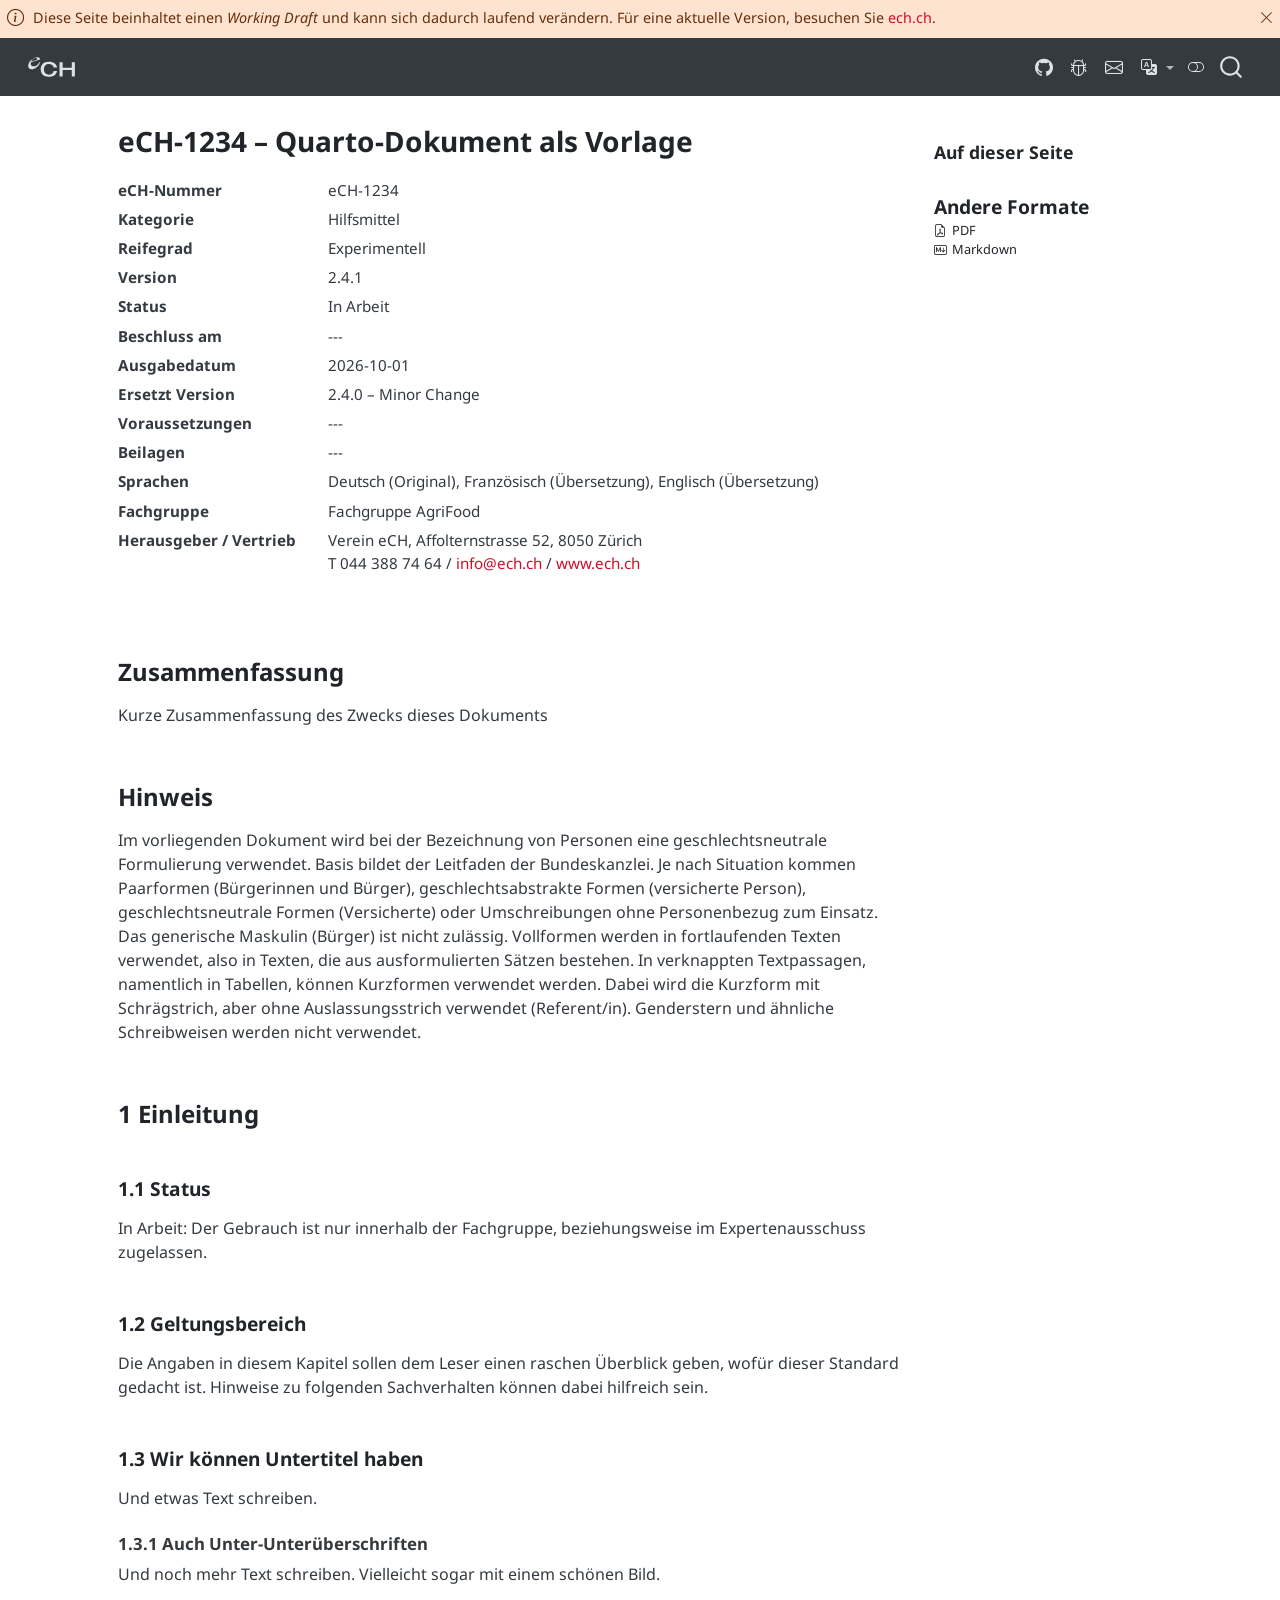
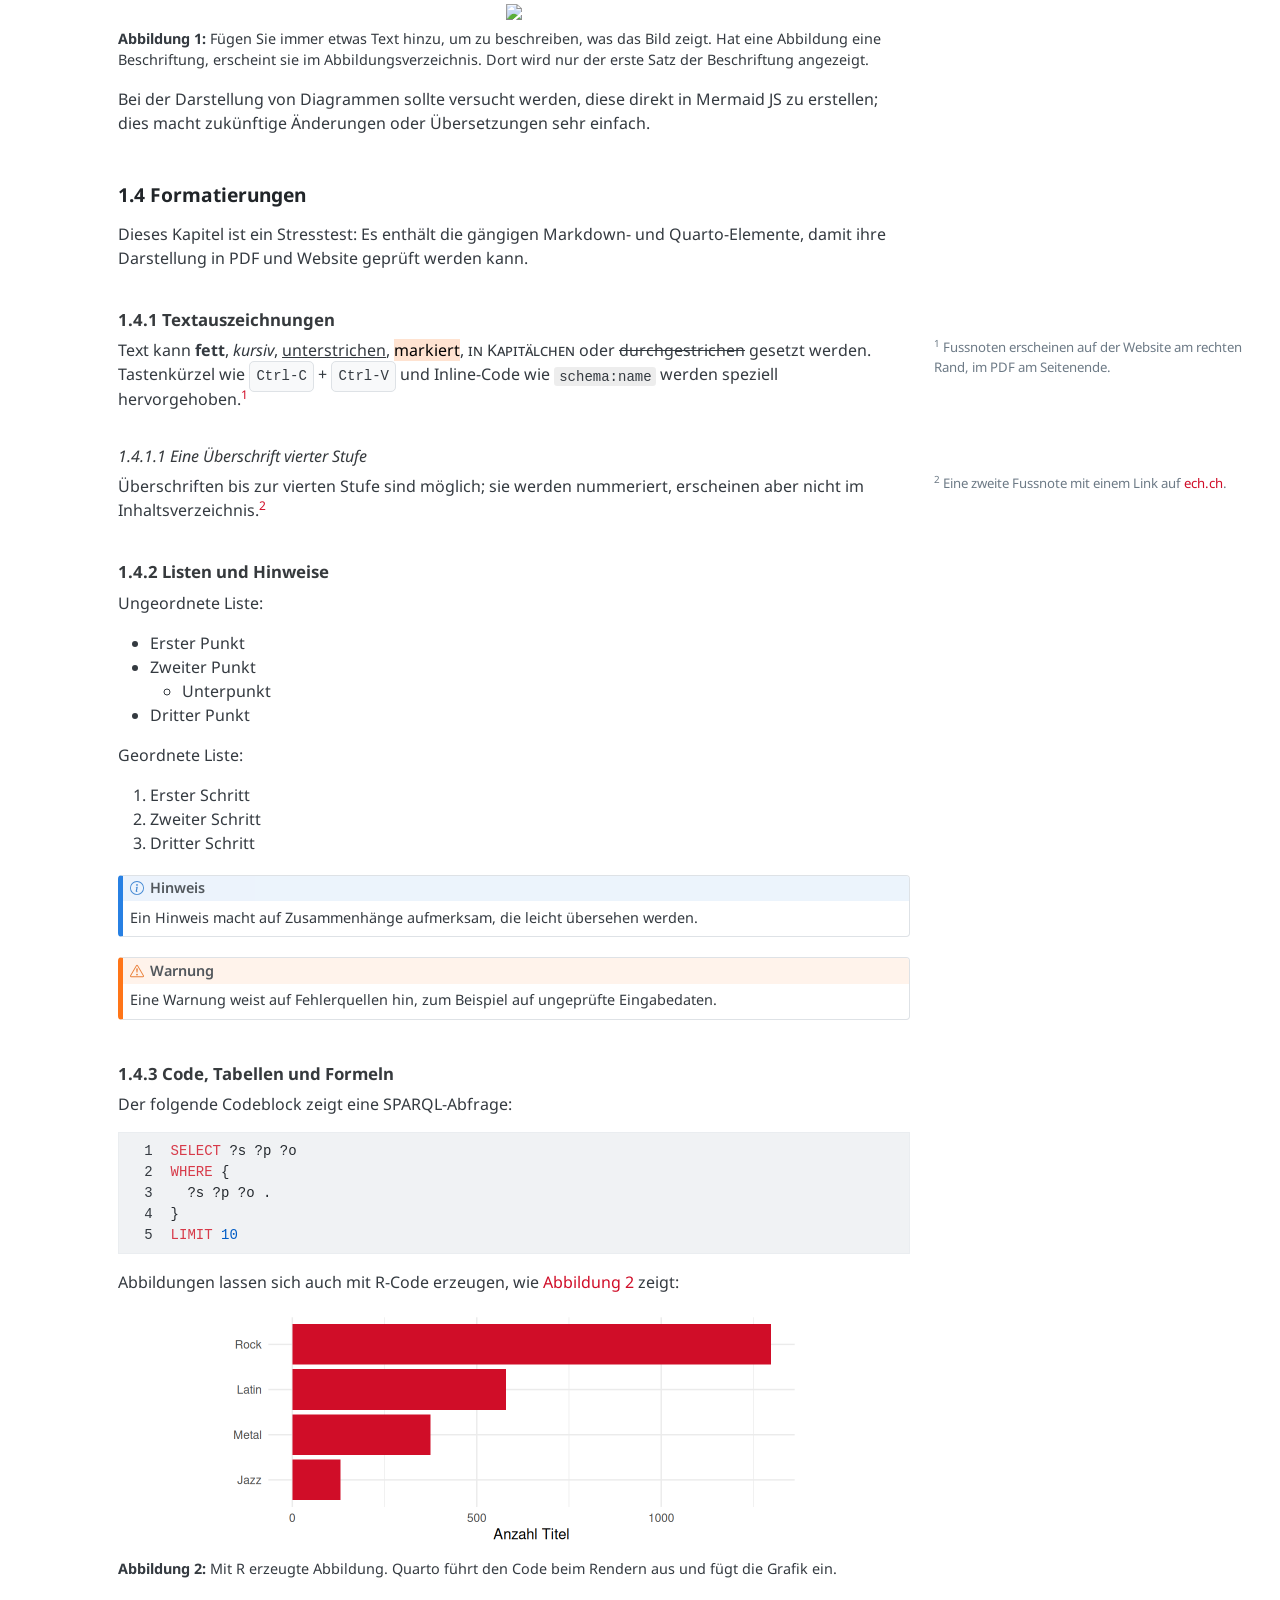
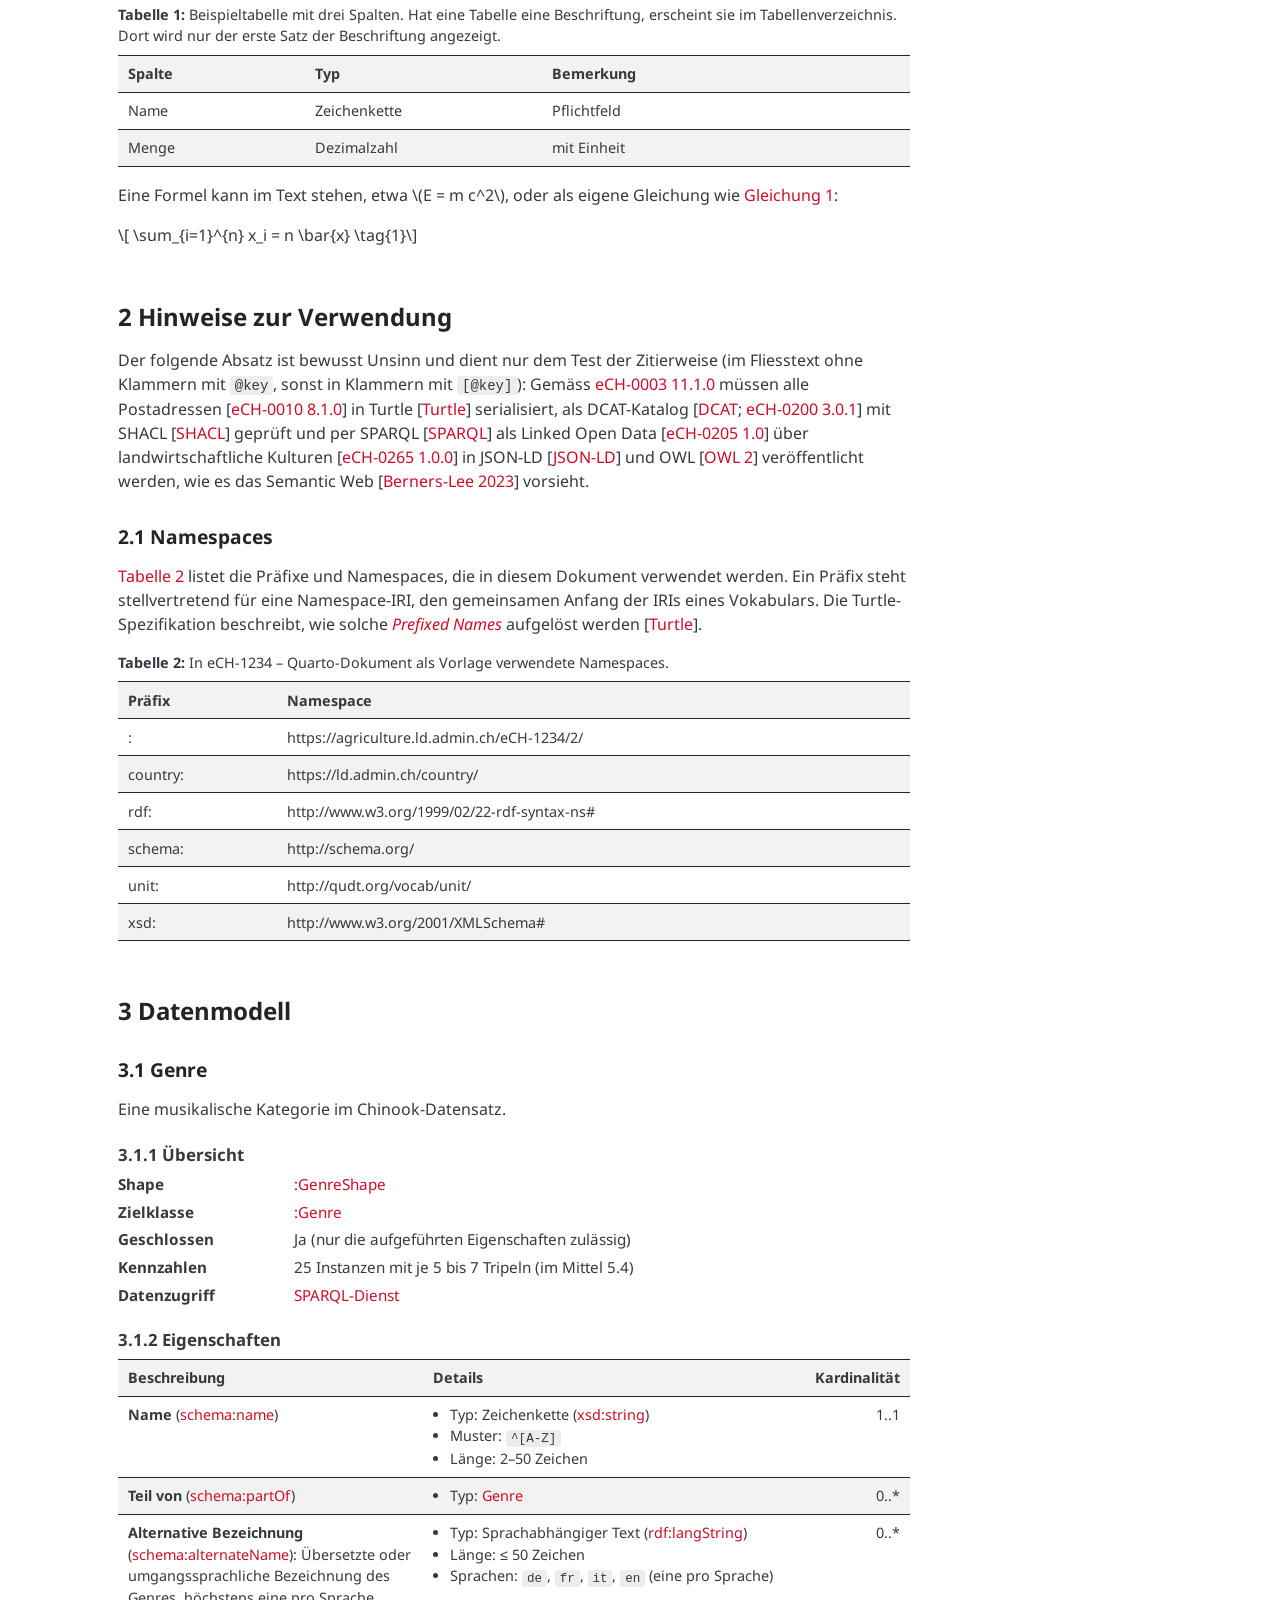
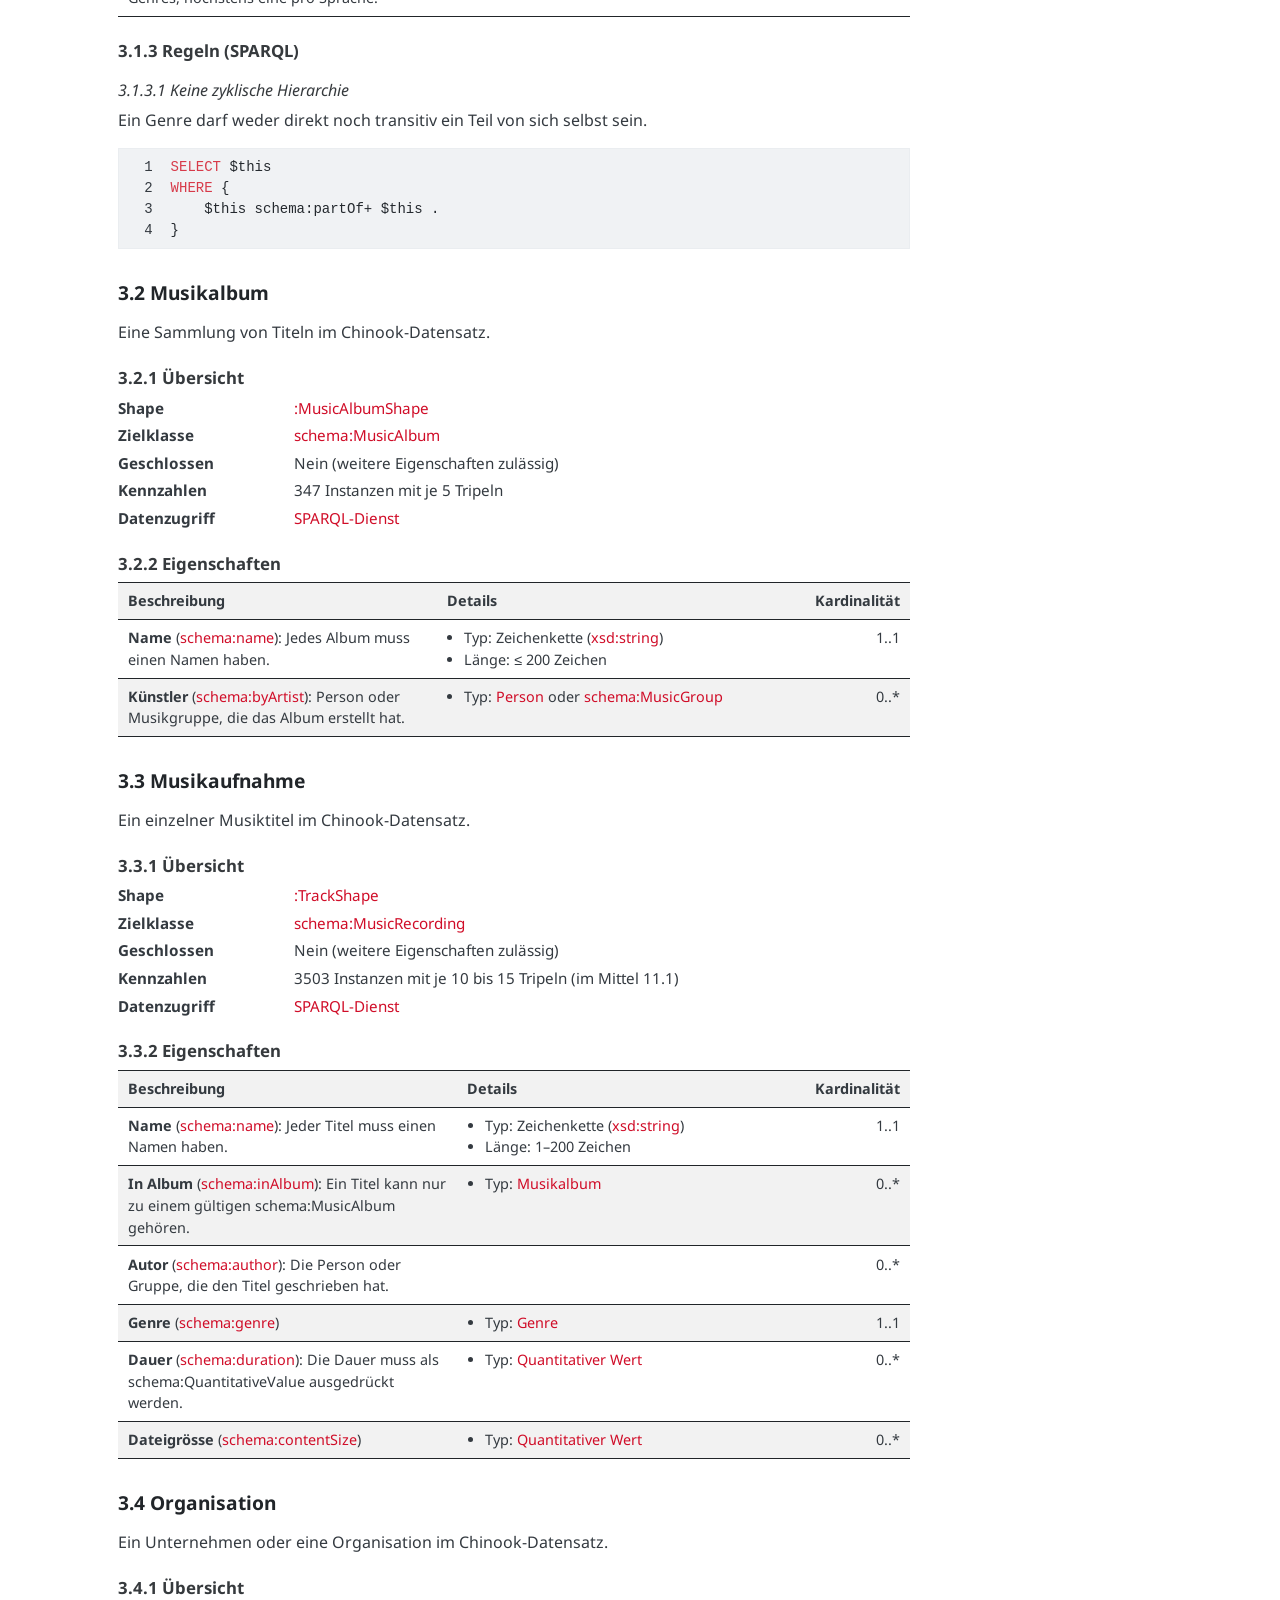
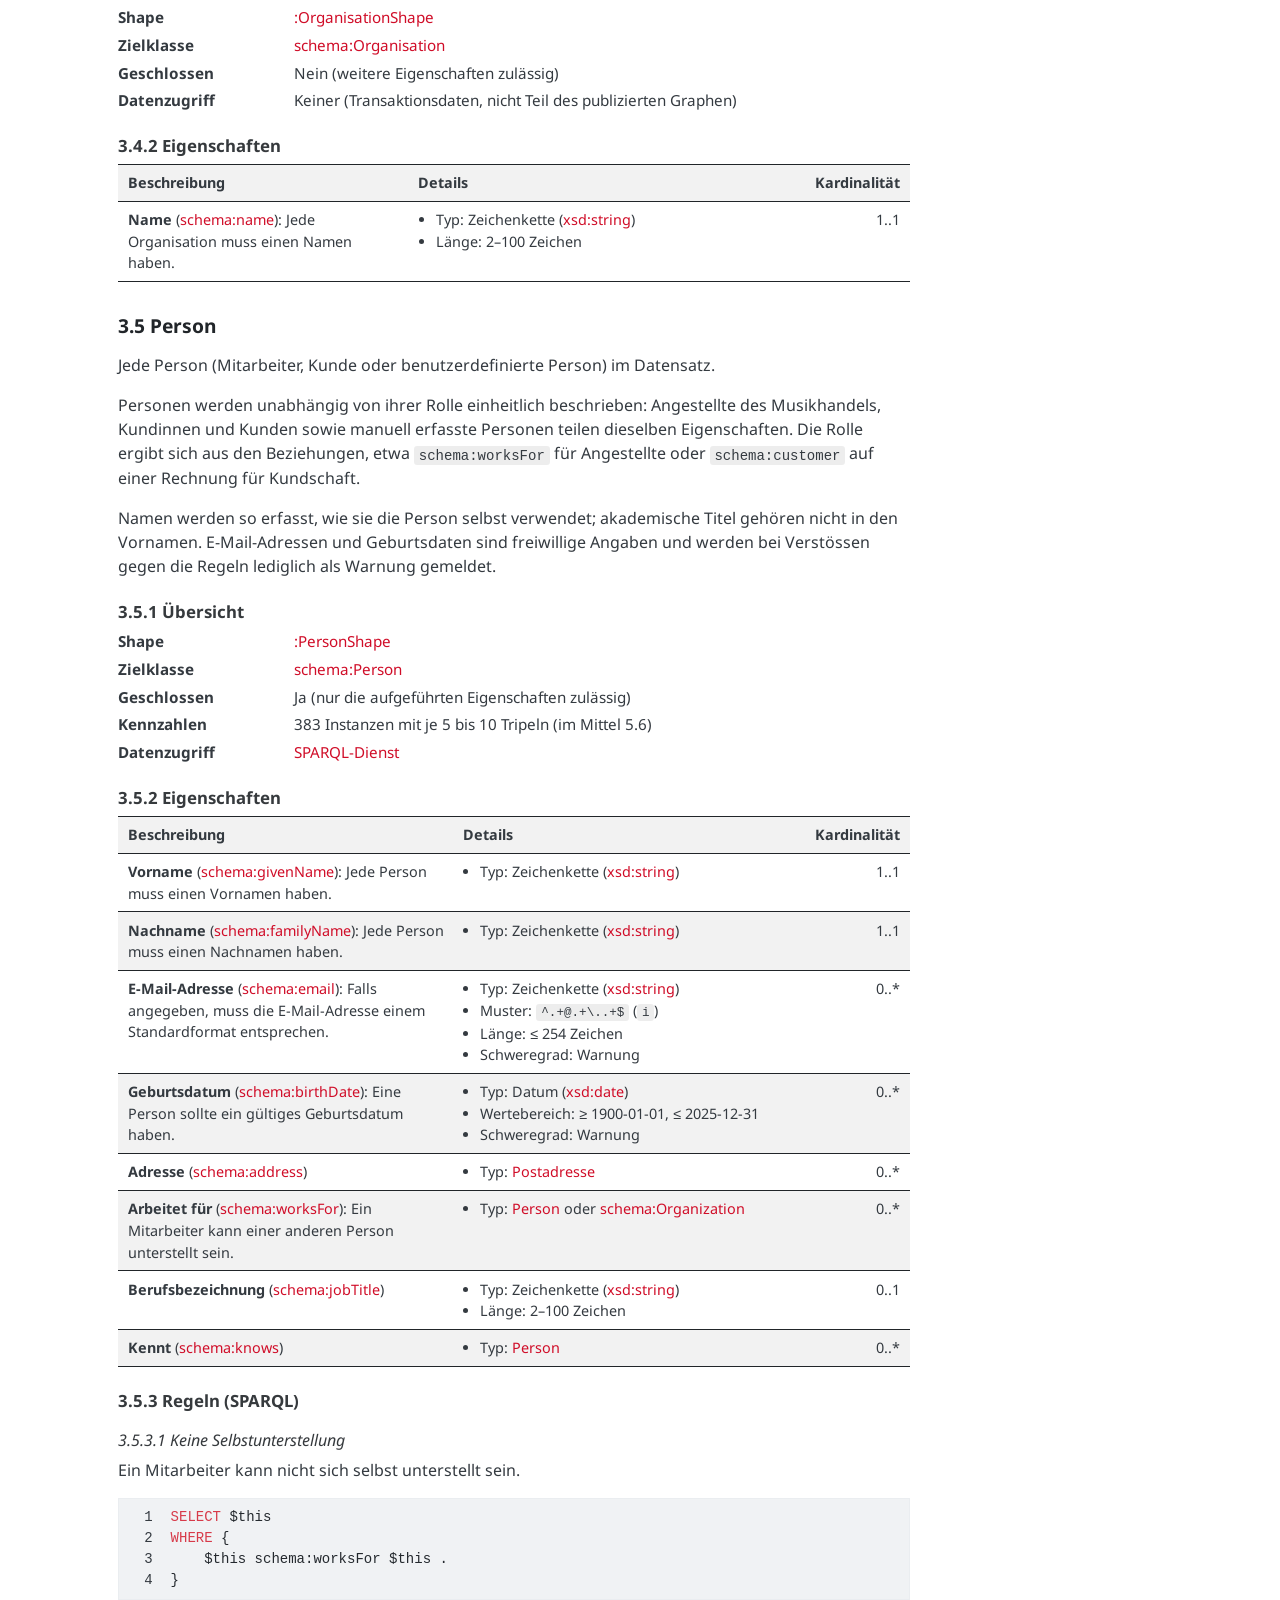
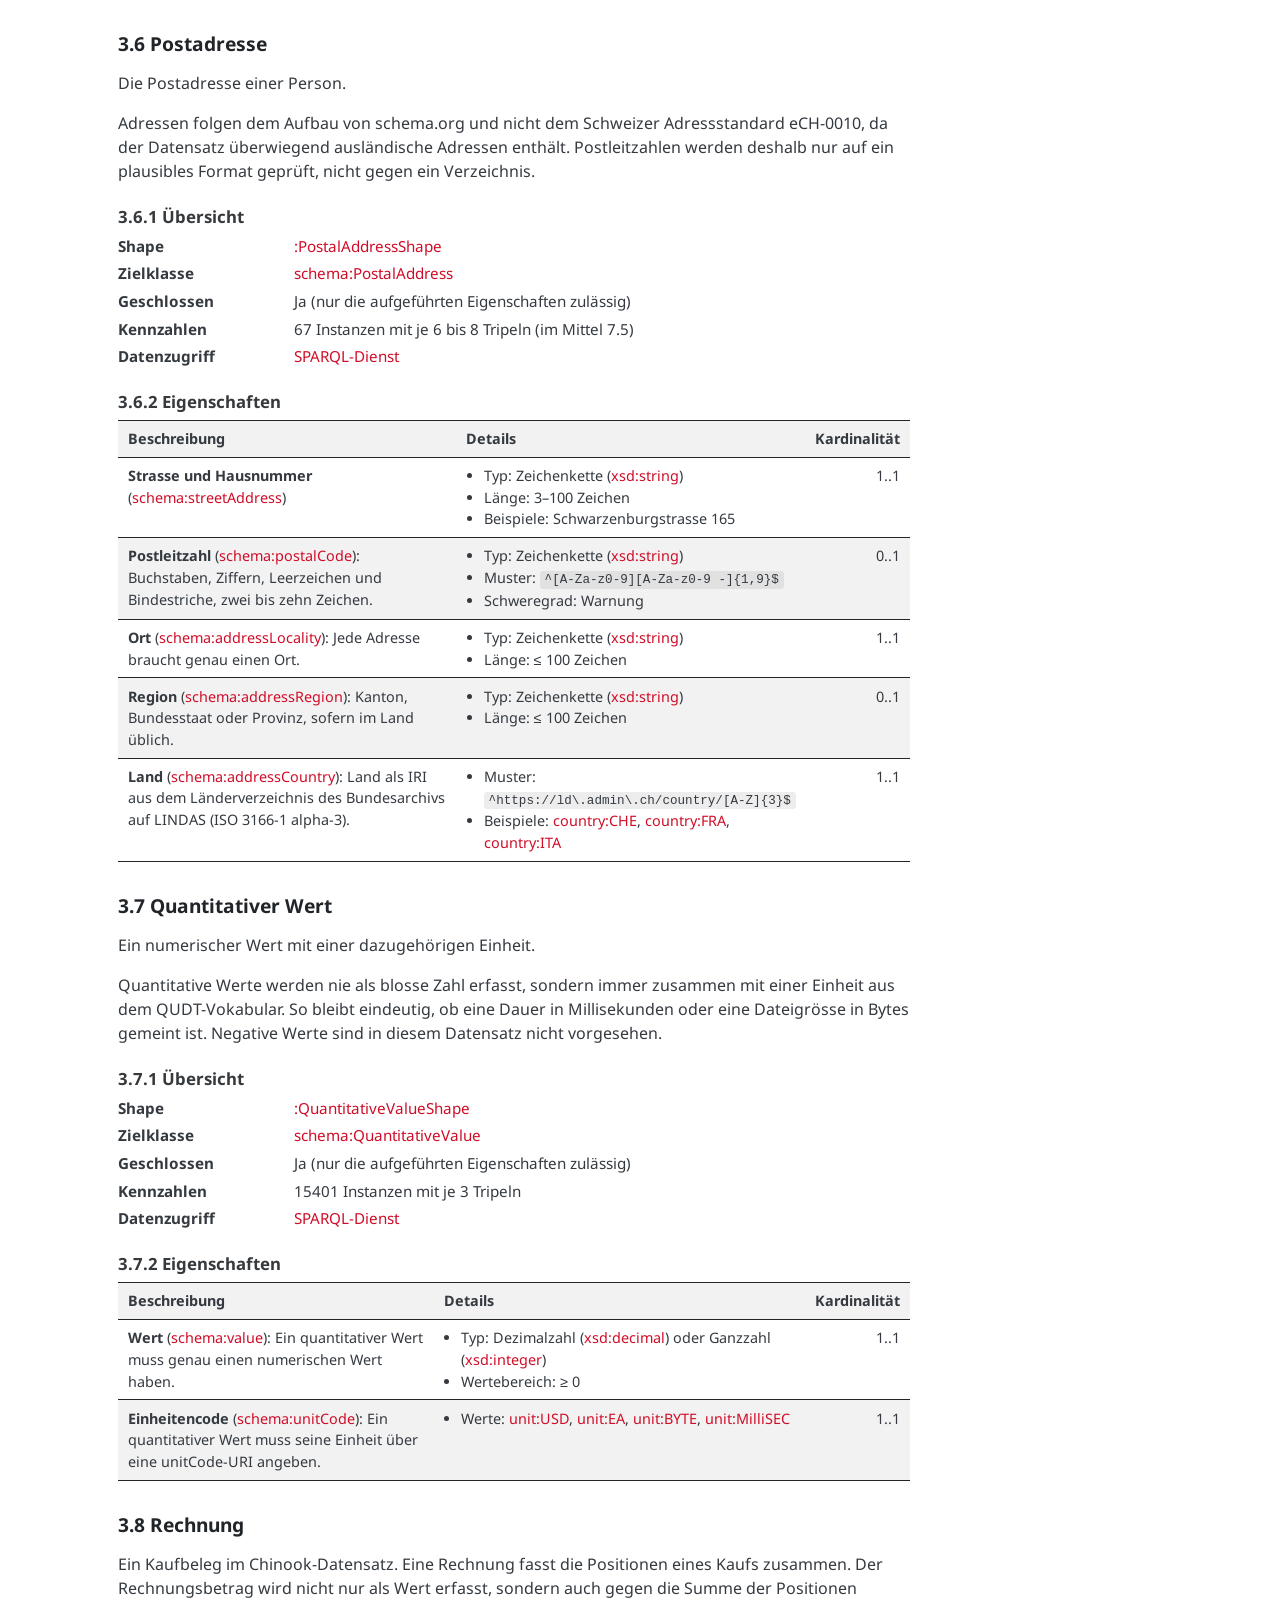
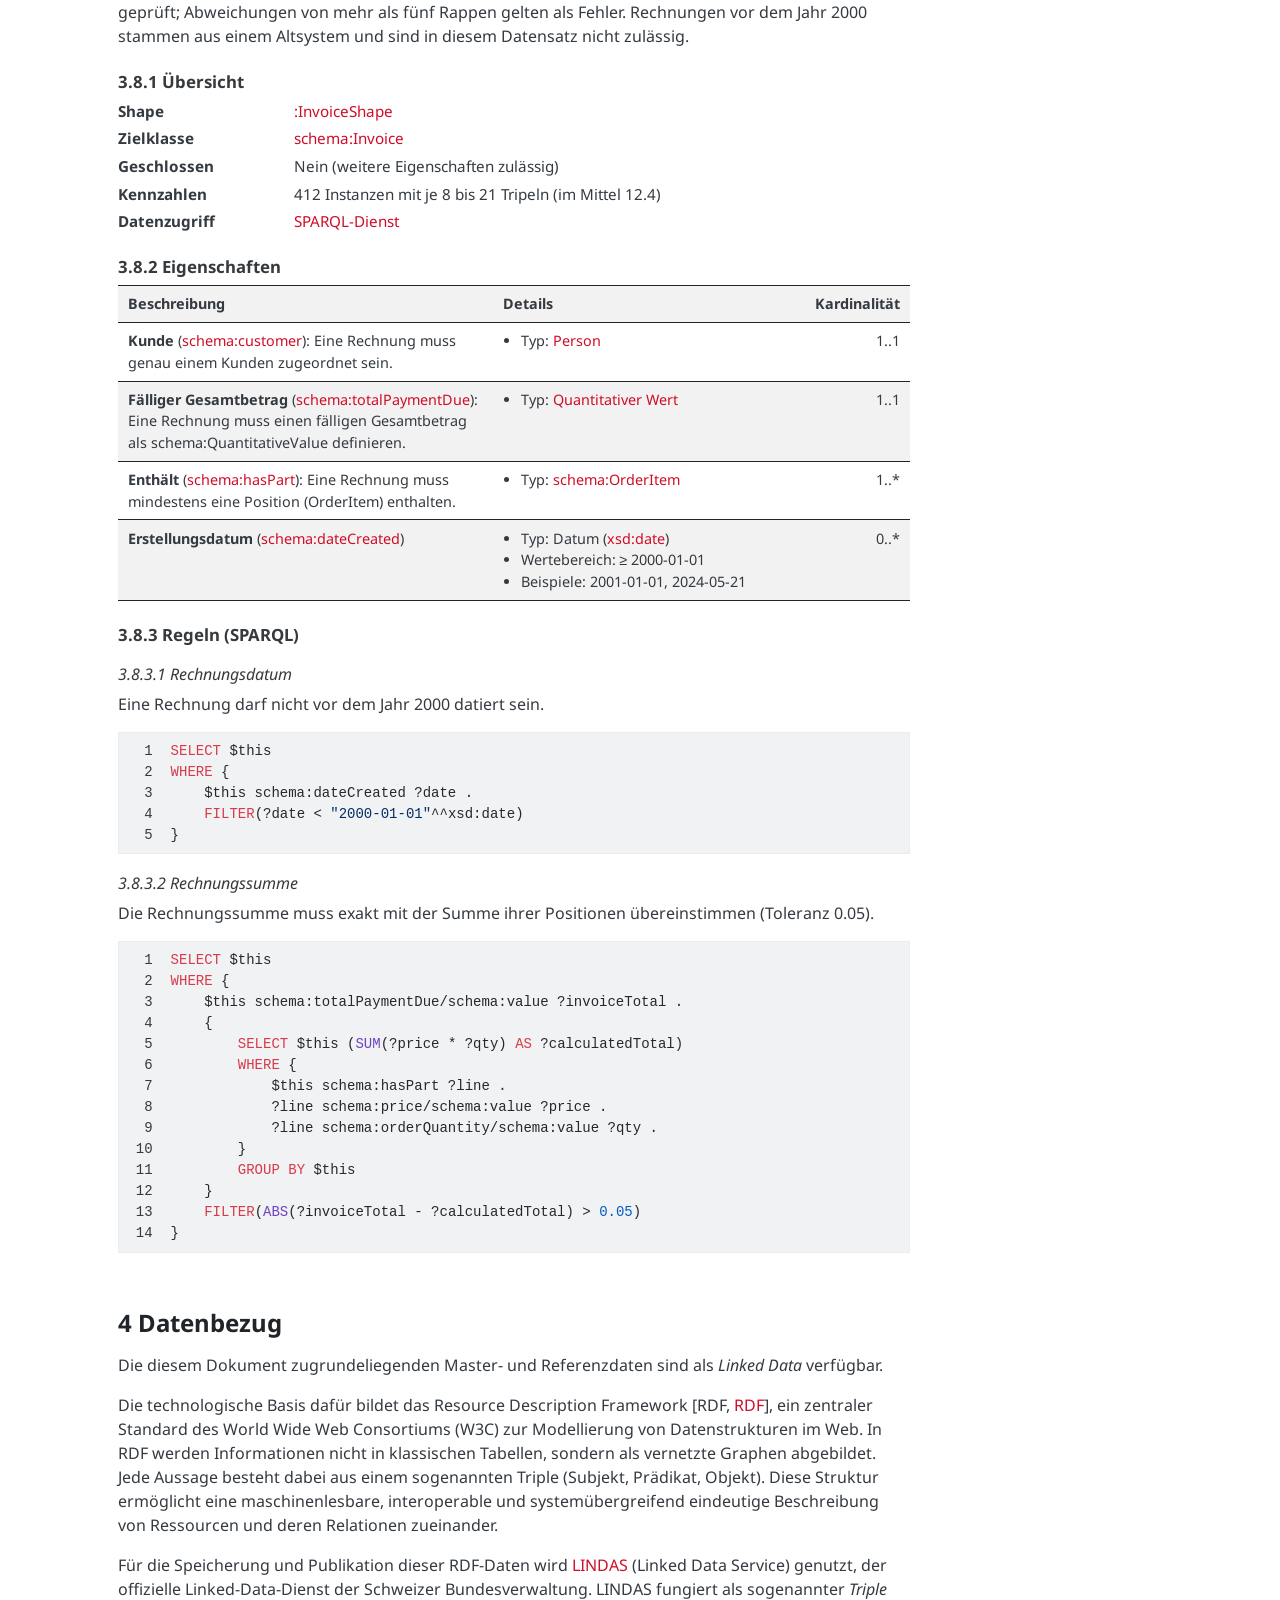
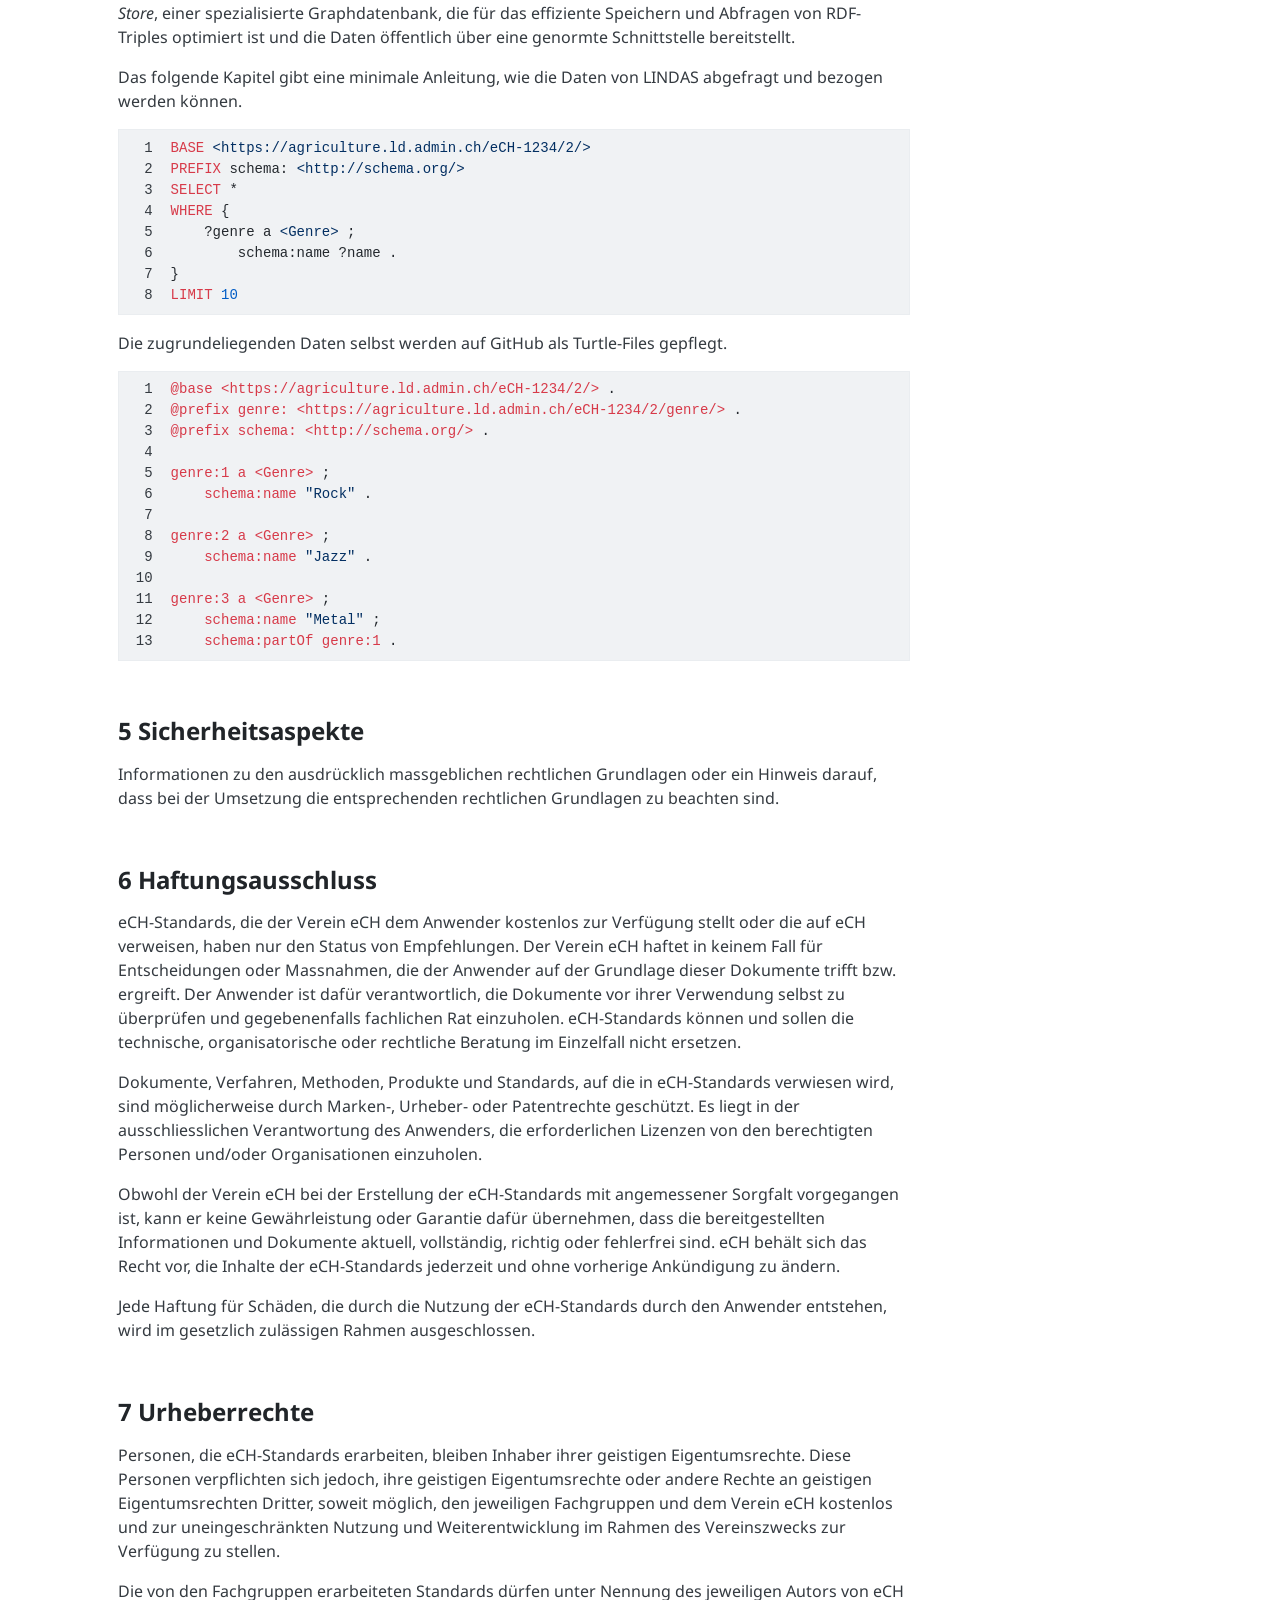
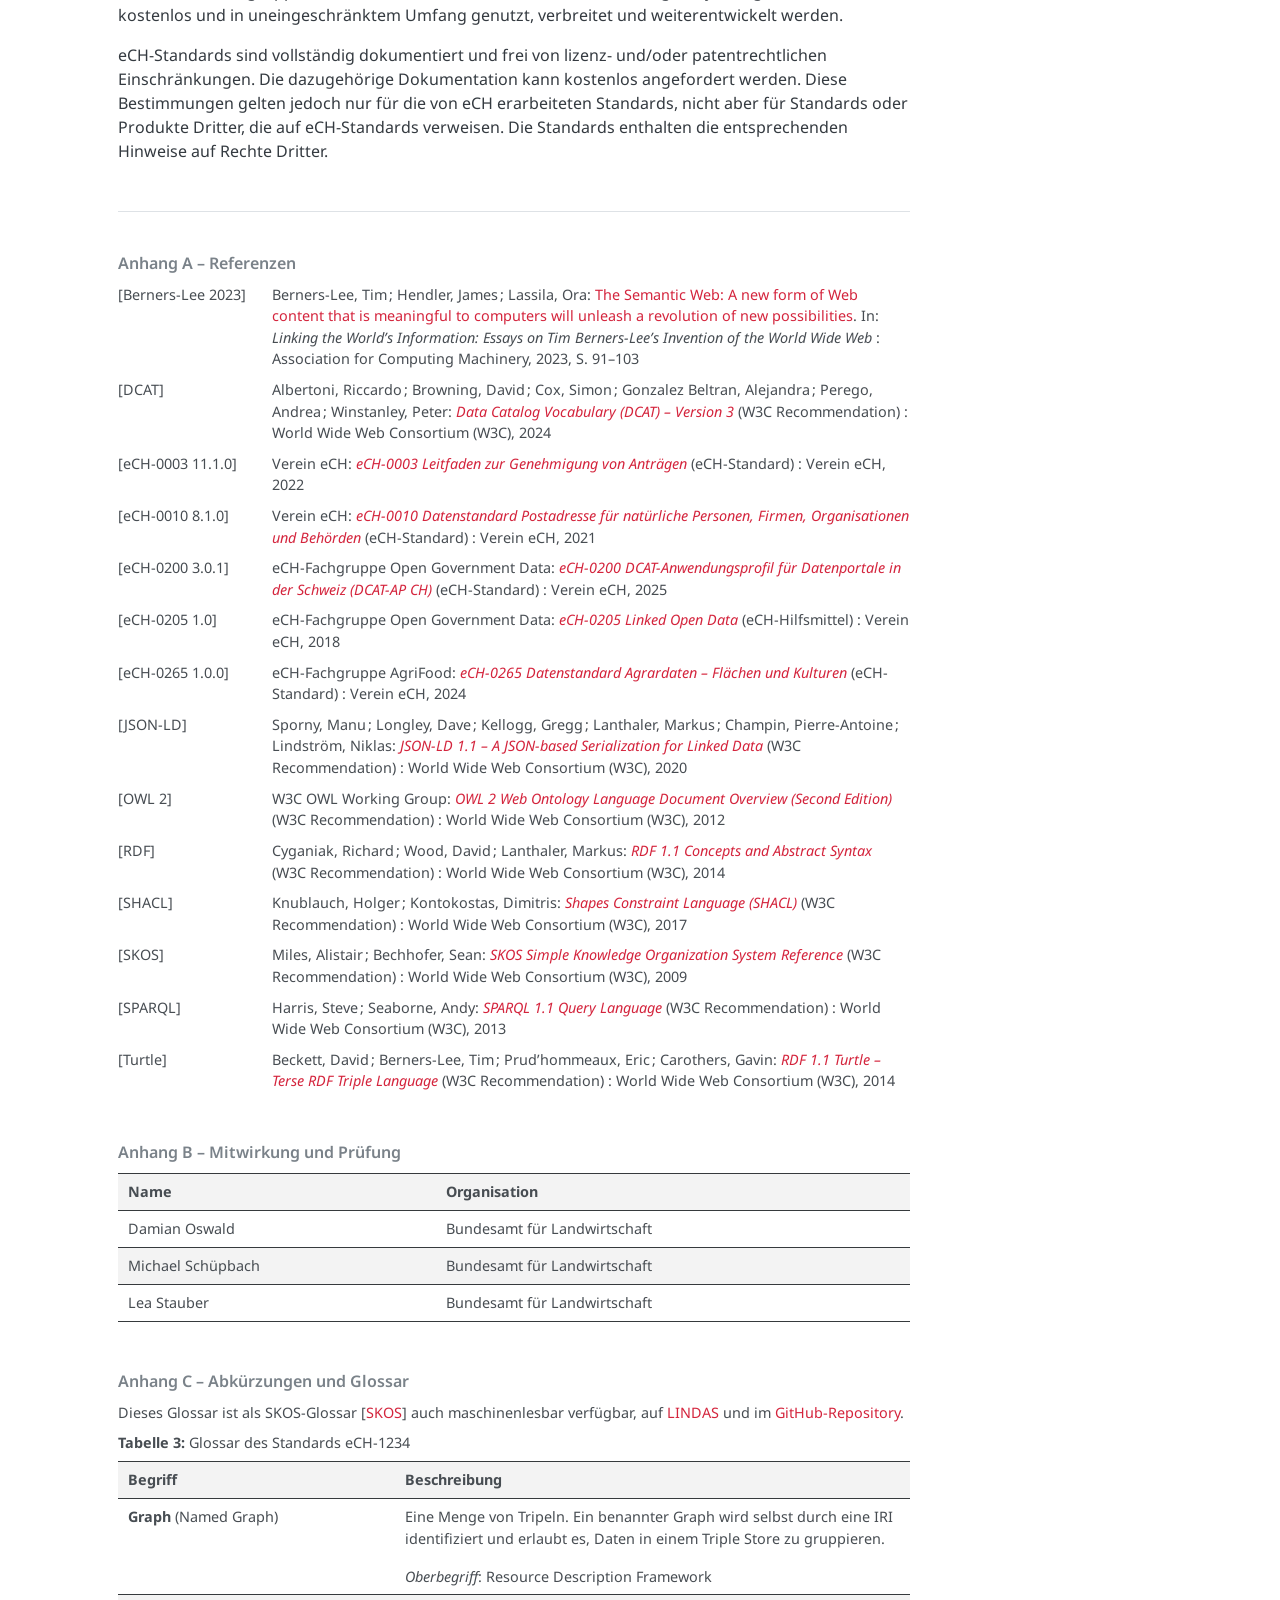
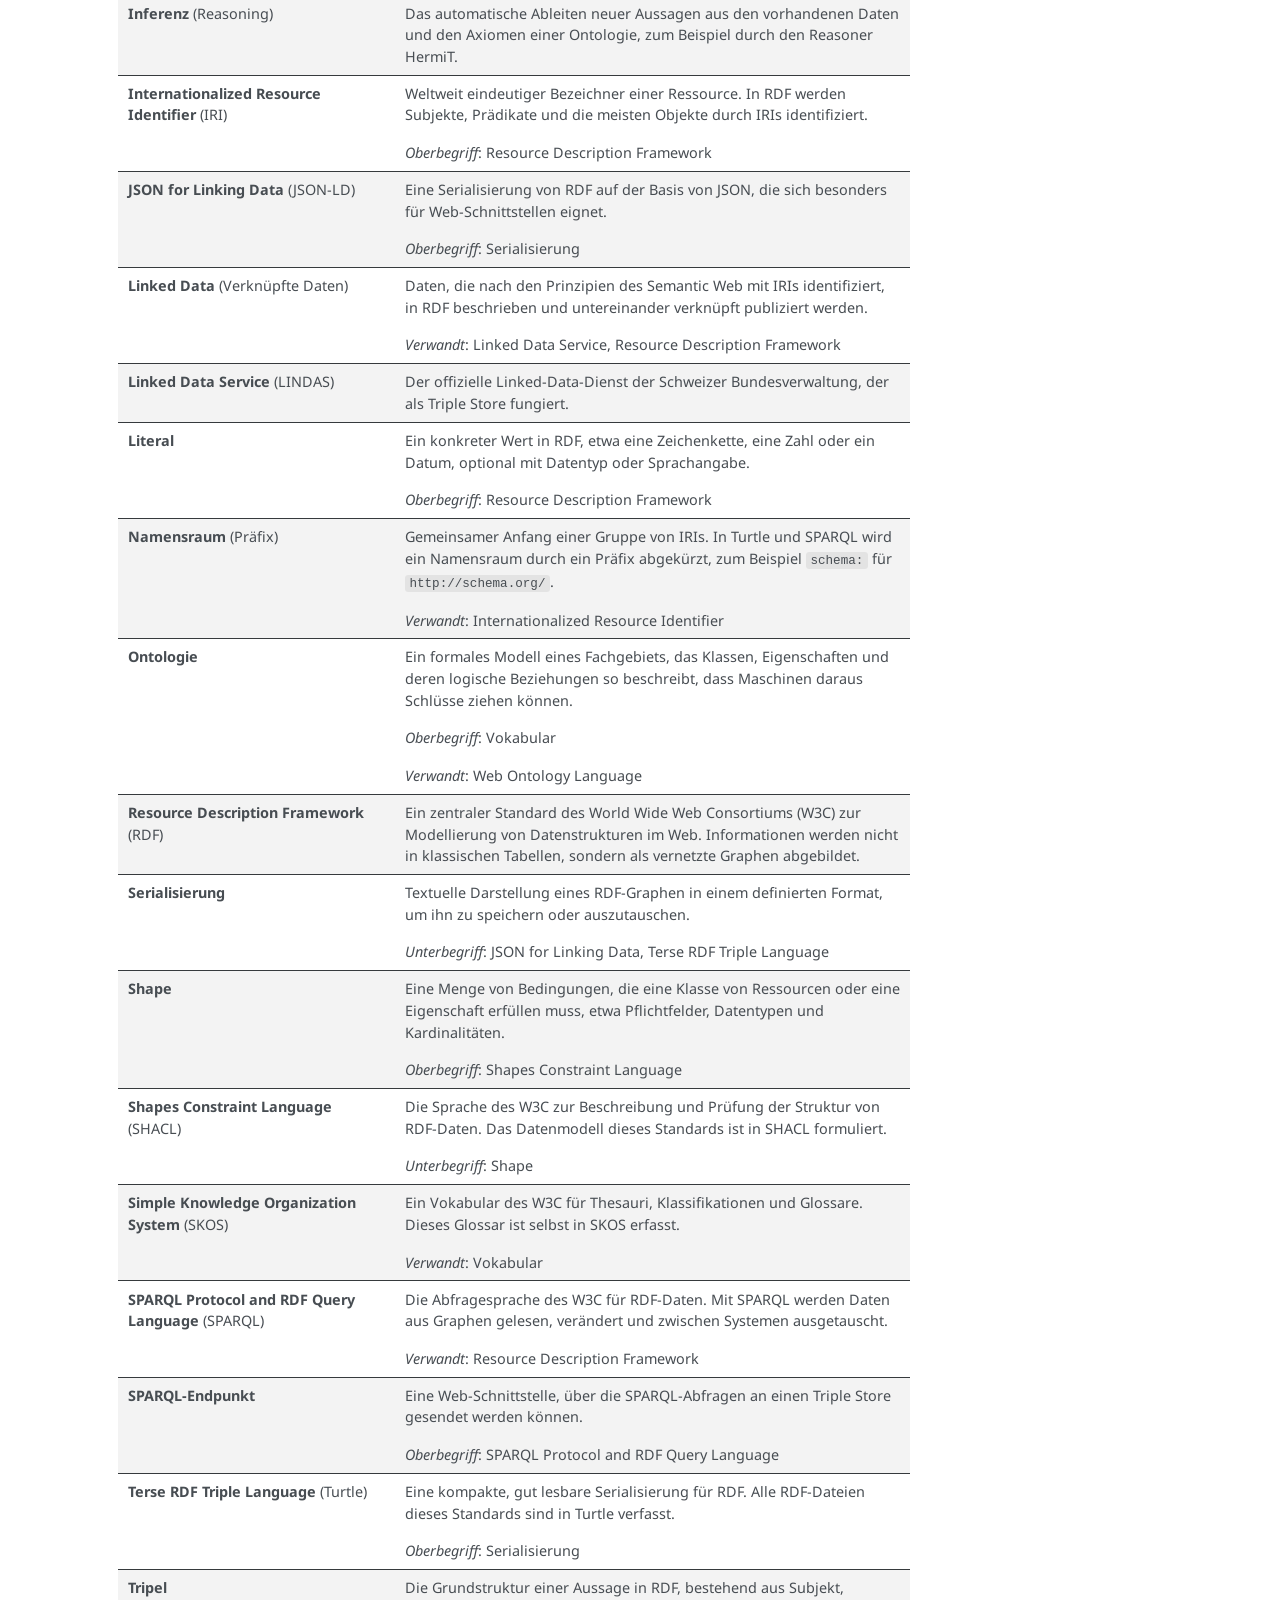
==== commit f8d47127: "deploy: 24fdff159613d11229b4807ac3e70c8d43025354" ====
--- a/de/index.html
+++ b/de/index.html
@@ -703,7 +703,7 @@
 </section>
 <section id="sec-usage-notes" class="level1" data-number="2">
 <h1 data-number="2"><span class="header-section-number">2</span> Hinweise zur Verwendung</h1>
-<p>Der folgende Absatz ist bewusst Unsinn und dient nur dem Test der Zitierweise: Gemäss dem Genehmigungsleitfaden <span class="citation" data-cites="eCH-0003:11.1.0">[<a href="#ref-eCH-0003:11.1.0" role="doc-biblioref">eCH-0003 11.1.0</a>]</span> müssen alle Postadressen <span class="citation" data-cites="eCH-0010:8.1.0">[<a href="#ref-eCH-0010:8.1.0" role="doc-biblioref">eCH-0010 8.1.0</a>]</span> in Turtle <span class="citation" data-cites="Turtle">[<a href="#ref-Turtle" role="doc-biblioref">Turtle</a>]</span> serialisiert, als DCAT-Katalog <span class="citation" data-cites="DCAT eCH-0200:3.0.1">[<a href="#ref-DCAT" role="doc-biblioref">DCAT</a>; <a href="#ref-eCH-0200:3.0.1" role="doc-biblioref">eCH-0200 3.0.1</a>]</span> mit SHACL <span class="citation" data-cites="SHACL">[<a href="#ref-SHACL" role="doc-biblioref">SHACL</a>]</span> geprüft und per SPARQL <span class="citation" data-cites="SPARQL">[<a href="#ref-SPARQL" role="doc-biblioref">SPARQL</a>]</span> als Linked Open Data <span class="citation" data-cites="eCH-0205:1.0">[<a href="#ref-eCH-0205:1.0" role="doc-biblioref">eCH-0205 1.0</a>]</span> über landwirtschaftliche Kulturen <span class="citation" data-cites="eCH-0265:1.0.0">[<a href="#ref-eCH-0265:1.0.0" role="doc-biblioref">eCH-0265 1.0.0</a>]</span> in JSON-LD <span class="citation" data-cites="JSON-LD">[<a href="#ref-JSON-LD" role="doc-biblioref">JSON-LD</a>]</span> und OWL <span class="citation" data-cites="OWL2">[<a href="#ref-OWL2" role="doc-biblioref">OWL 2</a>]</span> veröffentlicht werden, wie es das Semantic Web <span class="citation" data-cites="berners2023semantic">[<a href="#ref-berners2023semantic" role="doc-biblioref">Berners-Lee 2023</a>]</span> vorsieht.</p>
+<p>Der folgende Absatz ist bewusst Unsinn und dient nur dem Test der Zitierweise (im Fliesstext ohne Klammern mit <code>@key</code>, sonst in Klammern mit <code>[@key]</code>): Gemäss <span class="citation" data-cites="eCH-0003:11.1.0"><a href="#ref-eCH-0003:11.1.0" role="doc-biblioref">eCH-0003 11.1.0</a></span> müssen alle Postadressen <span class="citation" data-cites="eCH-0010:8.1.0">[<a href="#ref-eCH-0010:8.1.0" role="doc-biblioref">eCH-0010 8.1.0</a>]</span> in Turtle <span class="citation" data-cites="Turtle">[<a href="#ref-Turtle" role="doc-biblioref">Turtle</a>]</span> serialisiert, als DCAT-Katalog <span class="citation" data-cites="DCAT eCH-0200:3.0.1">[<a href="#ref-DCAT" role="doc-biblioref">DCAT</a>; <a href="#ref-eCH-0200:3.0.1" role="doc-biblioref">eCH-0200 3.0.1</a>]</span> mit SHACL <span class="citation" data-cites="SHACL">[<a href="#ref-SHACL" role="doc-biblioref">SHACL</a>]</span> geprüft und per SPARQL <span class="citation" data-cites="SPARQL">[<a href="#ref-SPARQL" role="doc-biblioref">SPARQL</a>]</span> als Linked Open Data <span class="citation" data-cites="eCH-0205:1.0">[<a href="#ref-eCH-0205:1.0" role="doc-biblioref">eCH-0205 1.0</a>]</span> über landwirtschaftliche Kulturen <span class="citation" data-cites="eCH-0265:1.0.0">[<a href="#ref-eCH-0265:1.0.0" role="doc-biblioref">eCH-0265 1.0.0</a>]</span> in JSON-LD <span class="citation" data-cites="JSON-LD">[<a href="#ref-JSON-LD" role="doc-biblioref">JSON-LD</a>]</span> und OWL <span class="citation" data-cites="OWL2">[<a href="#ref-OWL2" role="doc-biblioref">OWL 2</a>]</span> veröffentlicht werden, wie es das Semantic Web <span class="citation" data-cites="berners2023semantic">[<a href="#ref-berners2023semantic" role="doc-biblioref">Berners-Lee 2023</a>]</span> vorsieht.</p>
 <section id="sec-namespaces" class="level2" data-number="2.1">
 <h2 data-number="2.1" class="anchored" data-anchor-id="sec-namespaces"><span class="header-section-number">2.1</span> Namespaces</h2>
 <p><a href="#tbl-namespaces" class="quarto-xref">Tabelle&nbsp;2</a> listet die Präfixe und Namespaces, die in diesem Dokument verwendet werden. Ein Präfix steht stellvertretend für eine Namespace-IRI, den gemeinsamen Anfang der IRIs eines Vokabulars. Die Turtle-Spezifikation beschreibt, wie solche <a href="https://www.w3.org/TR/turtle/#prefixed-name"><em>Prefixed Names</em></a> aufgelöst werden <span class="citation" data-cites="Turtle">[<a href="#ref-Turtle" role="doc-biblioref">Turtle</a>]</span>.</p>
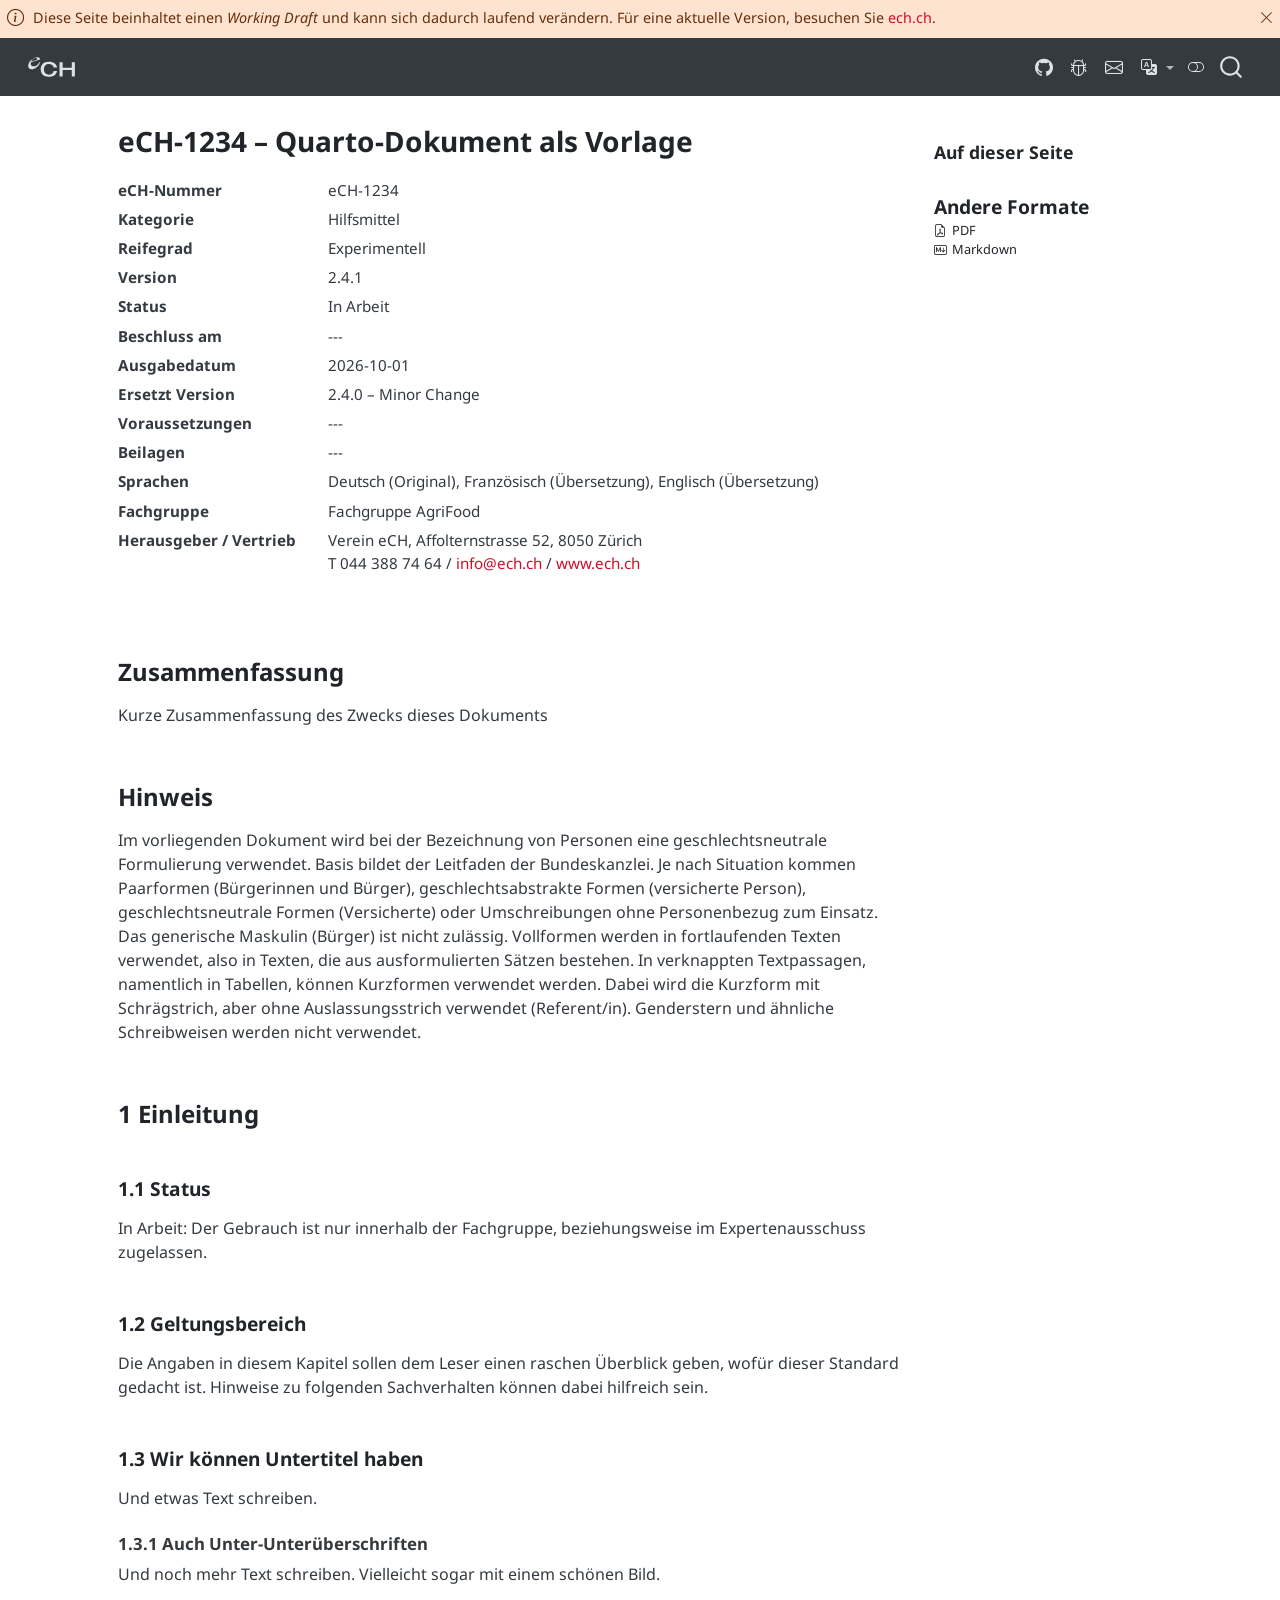
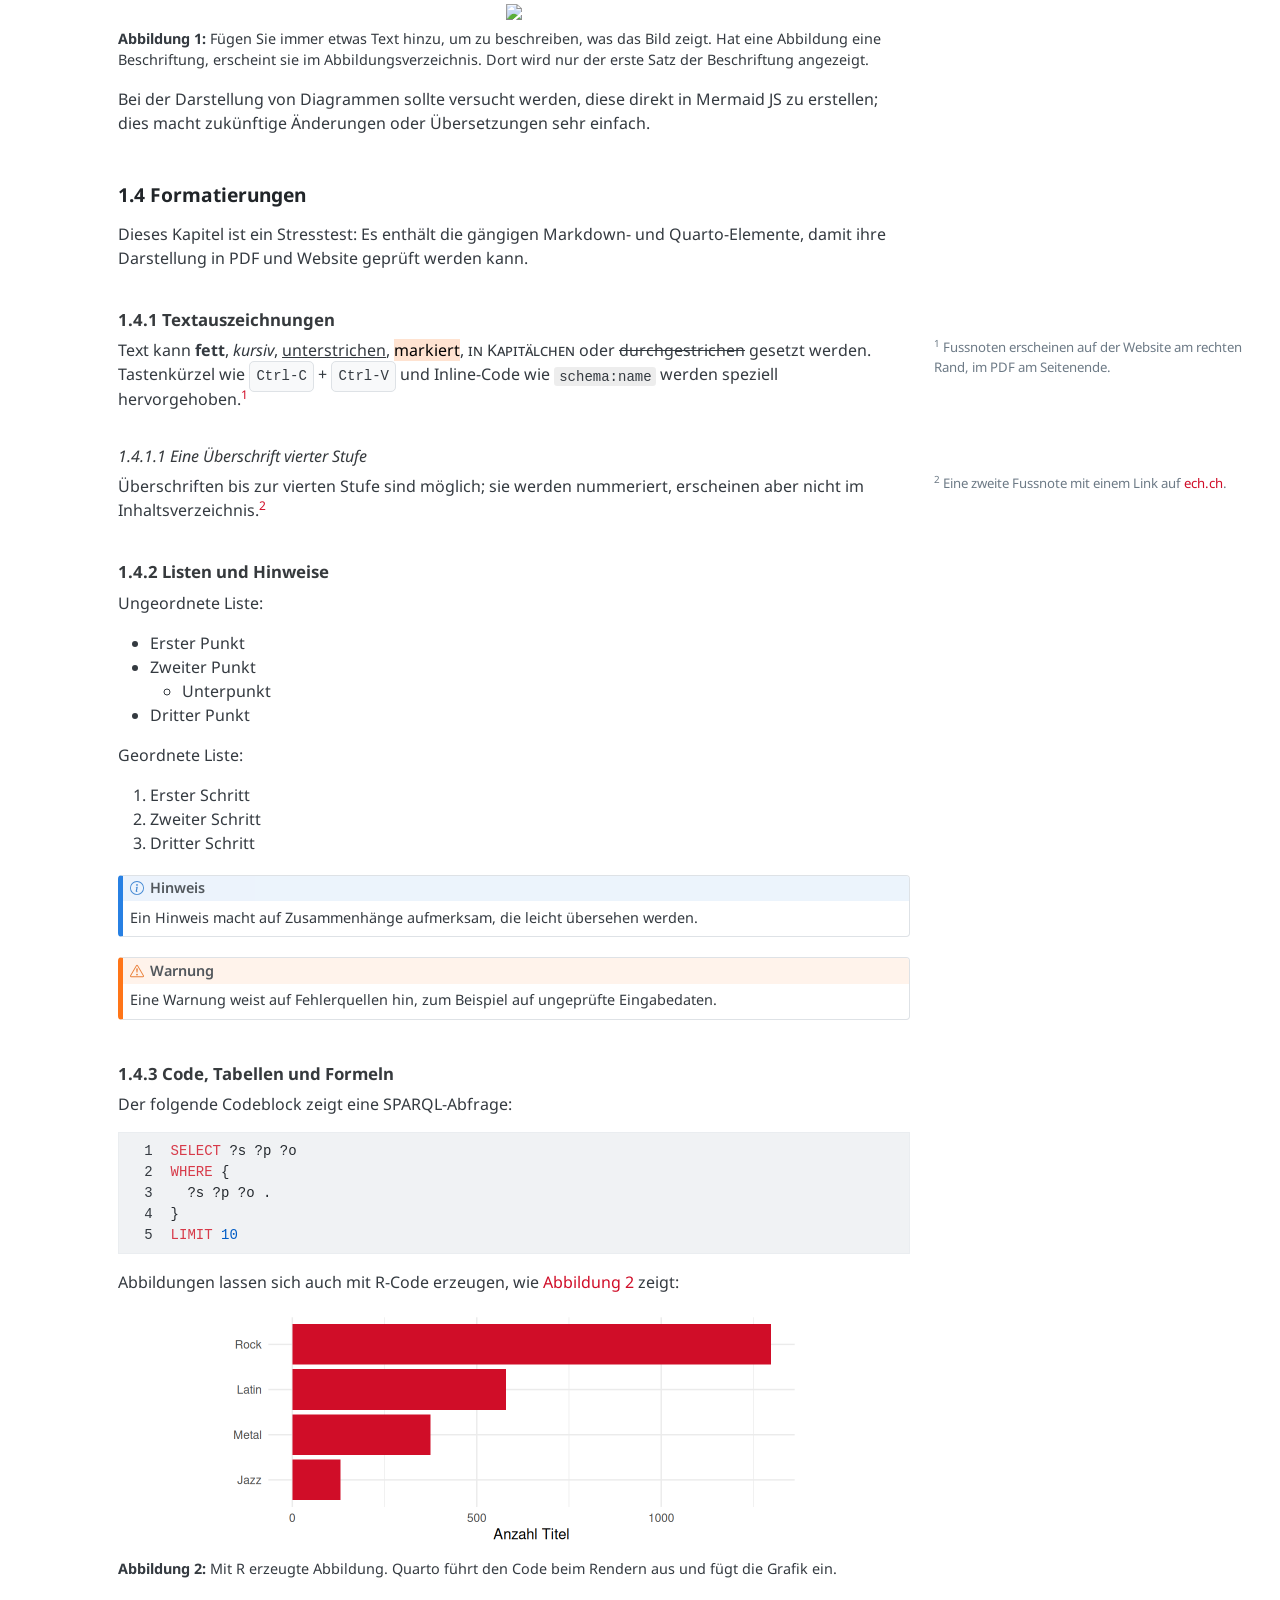
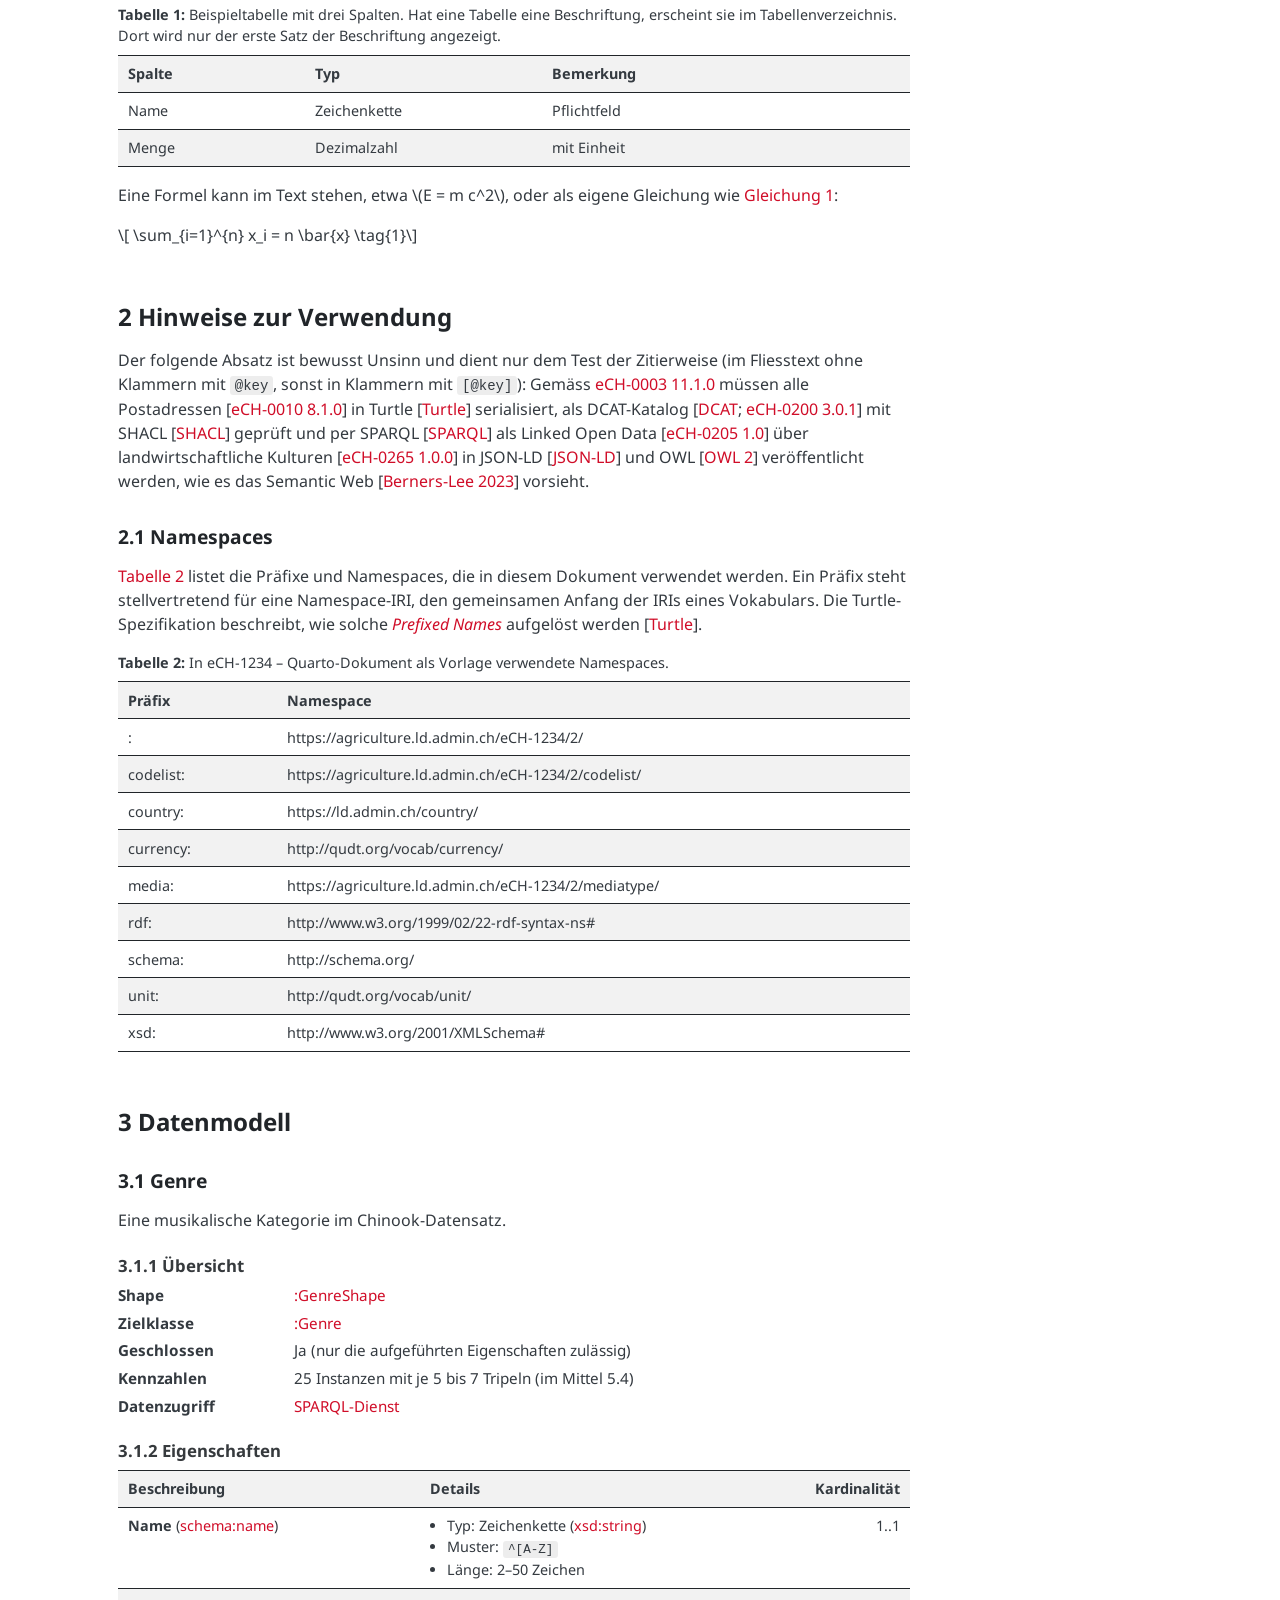
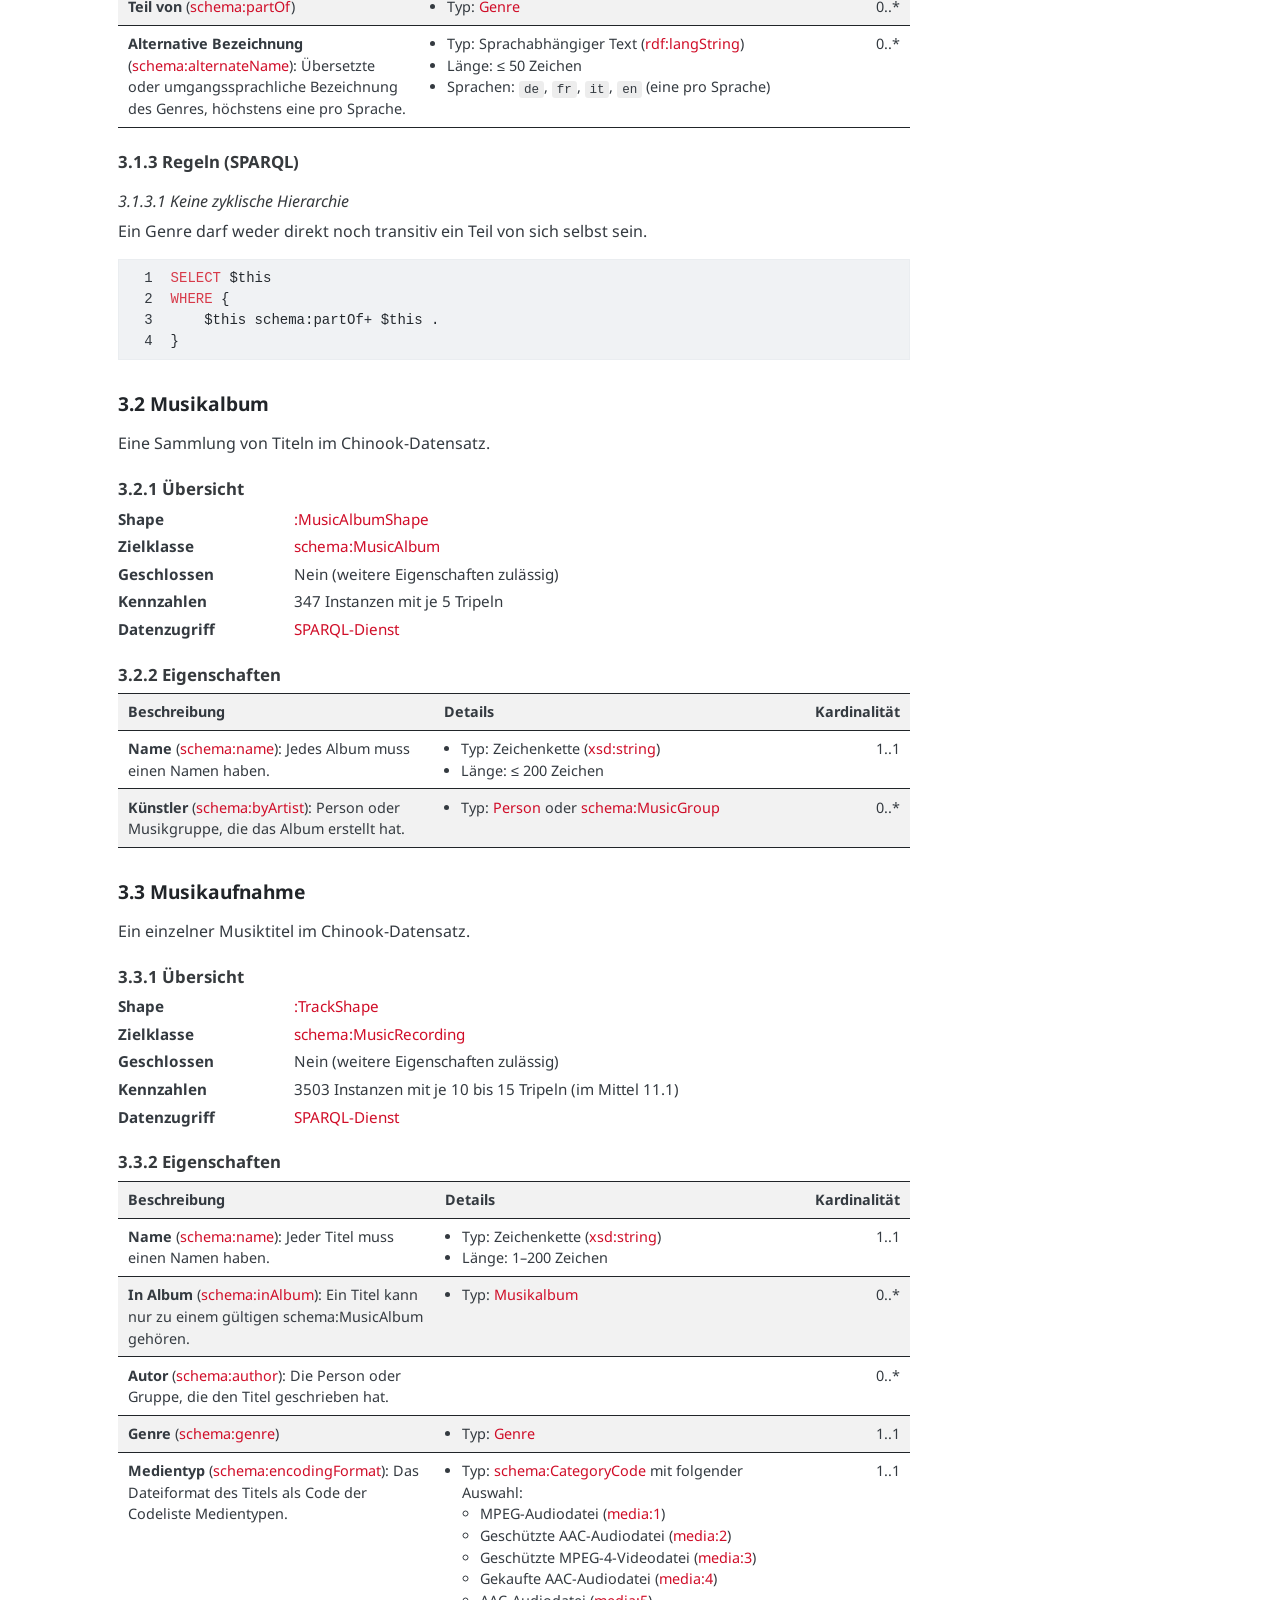
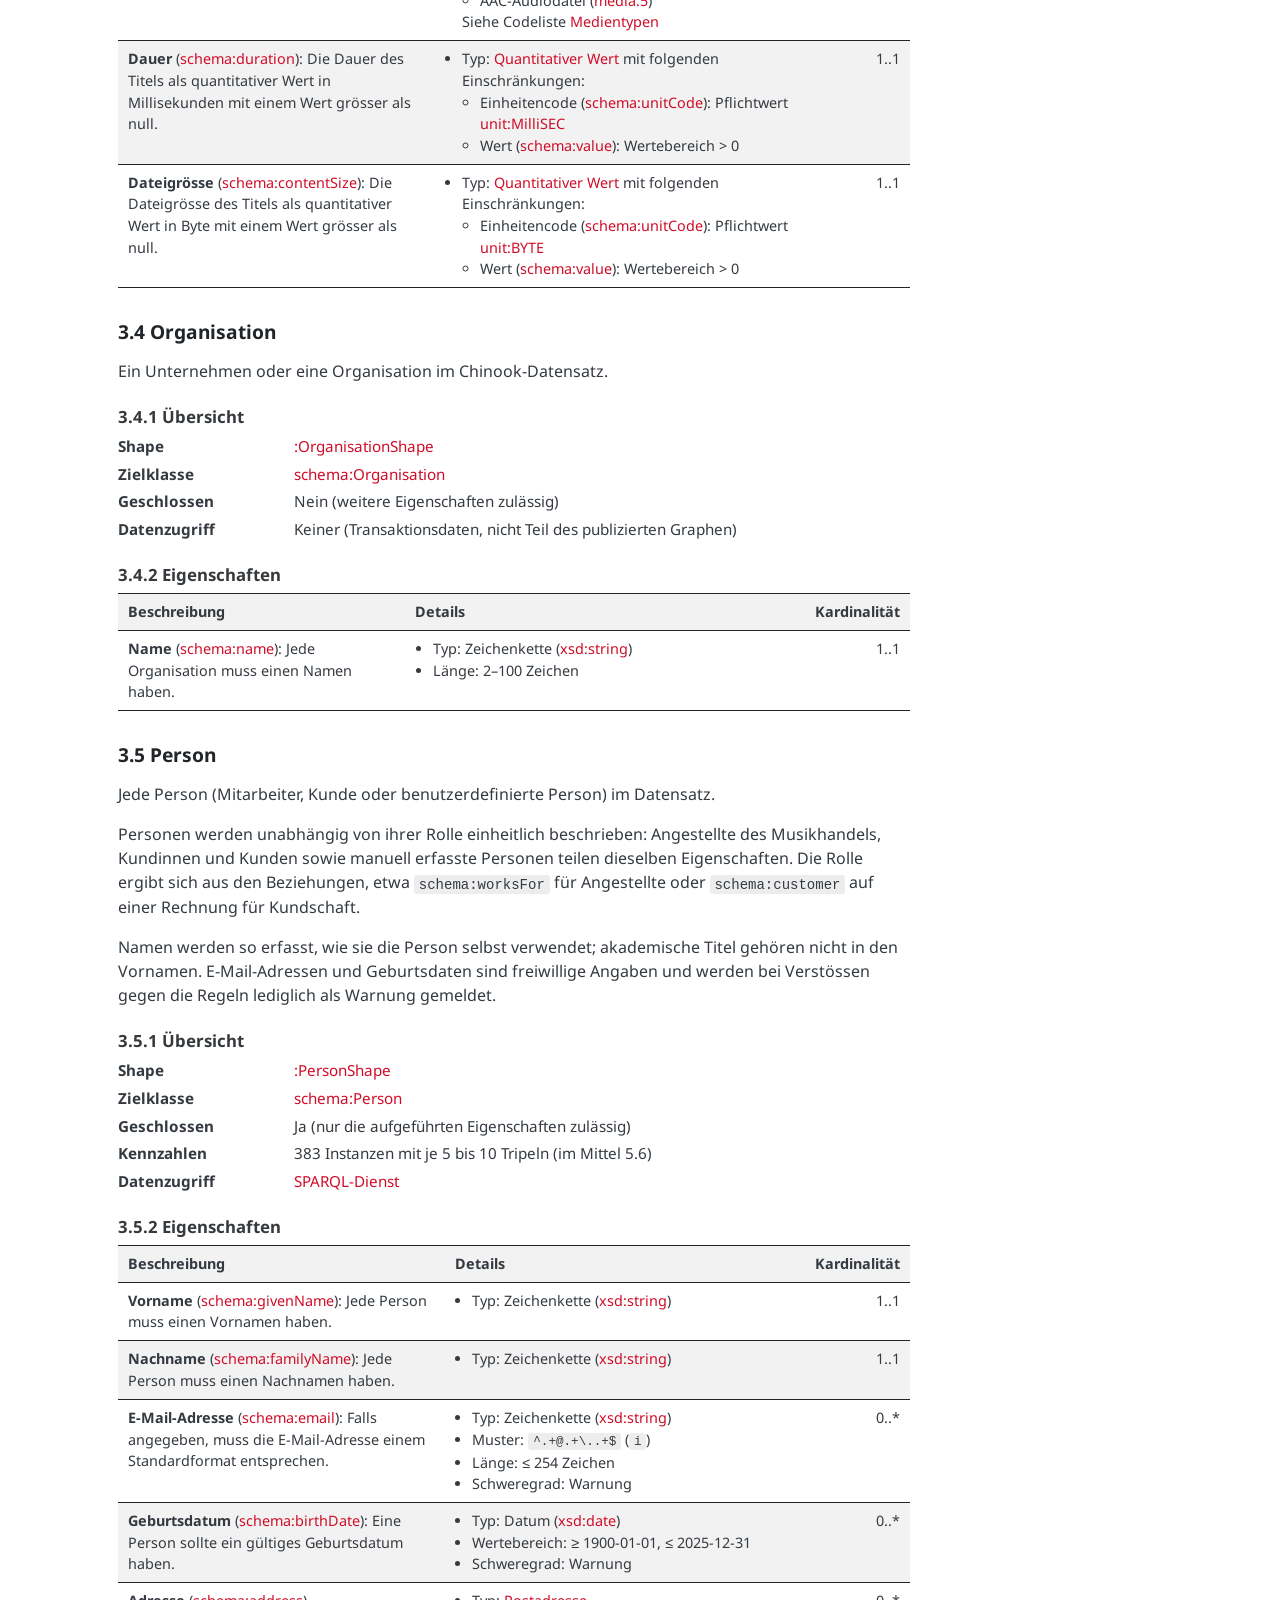
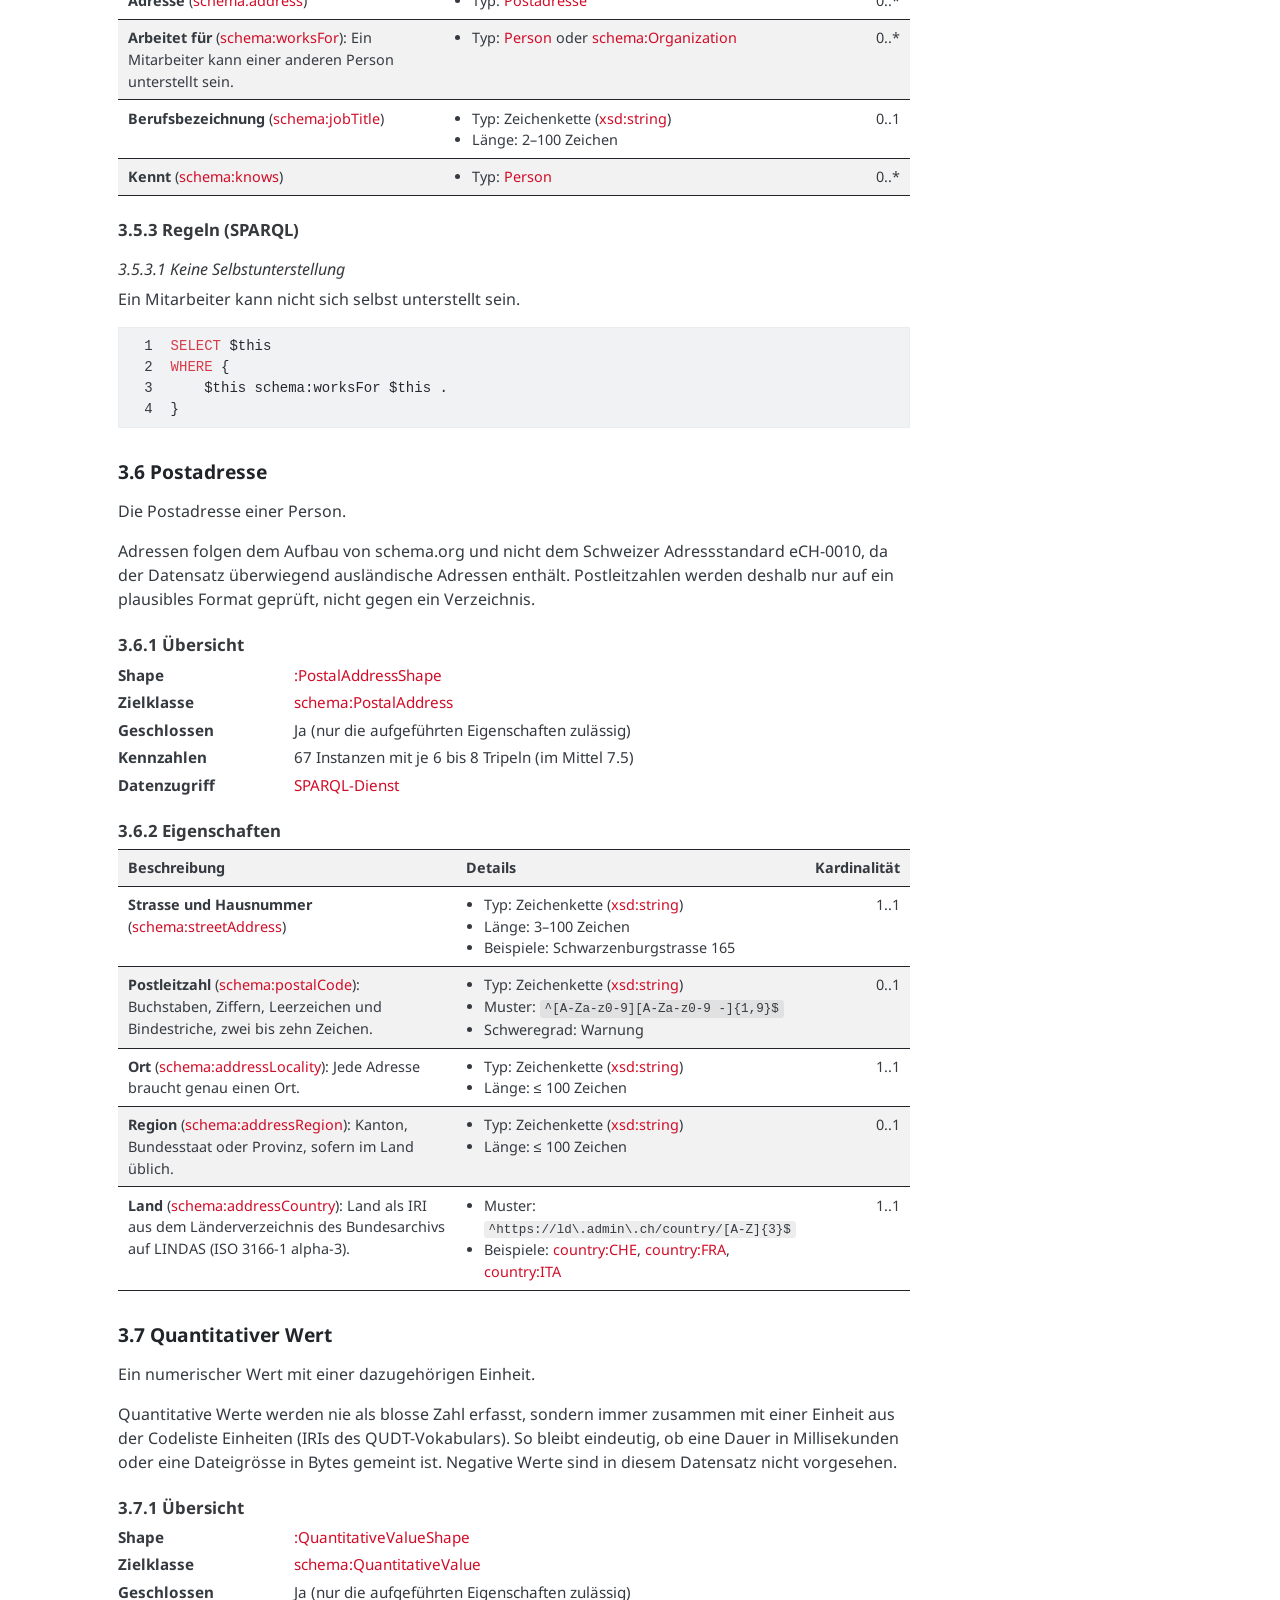
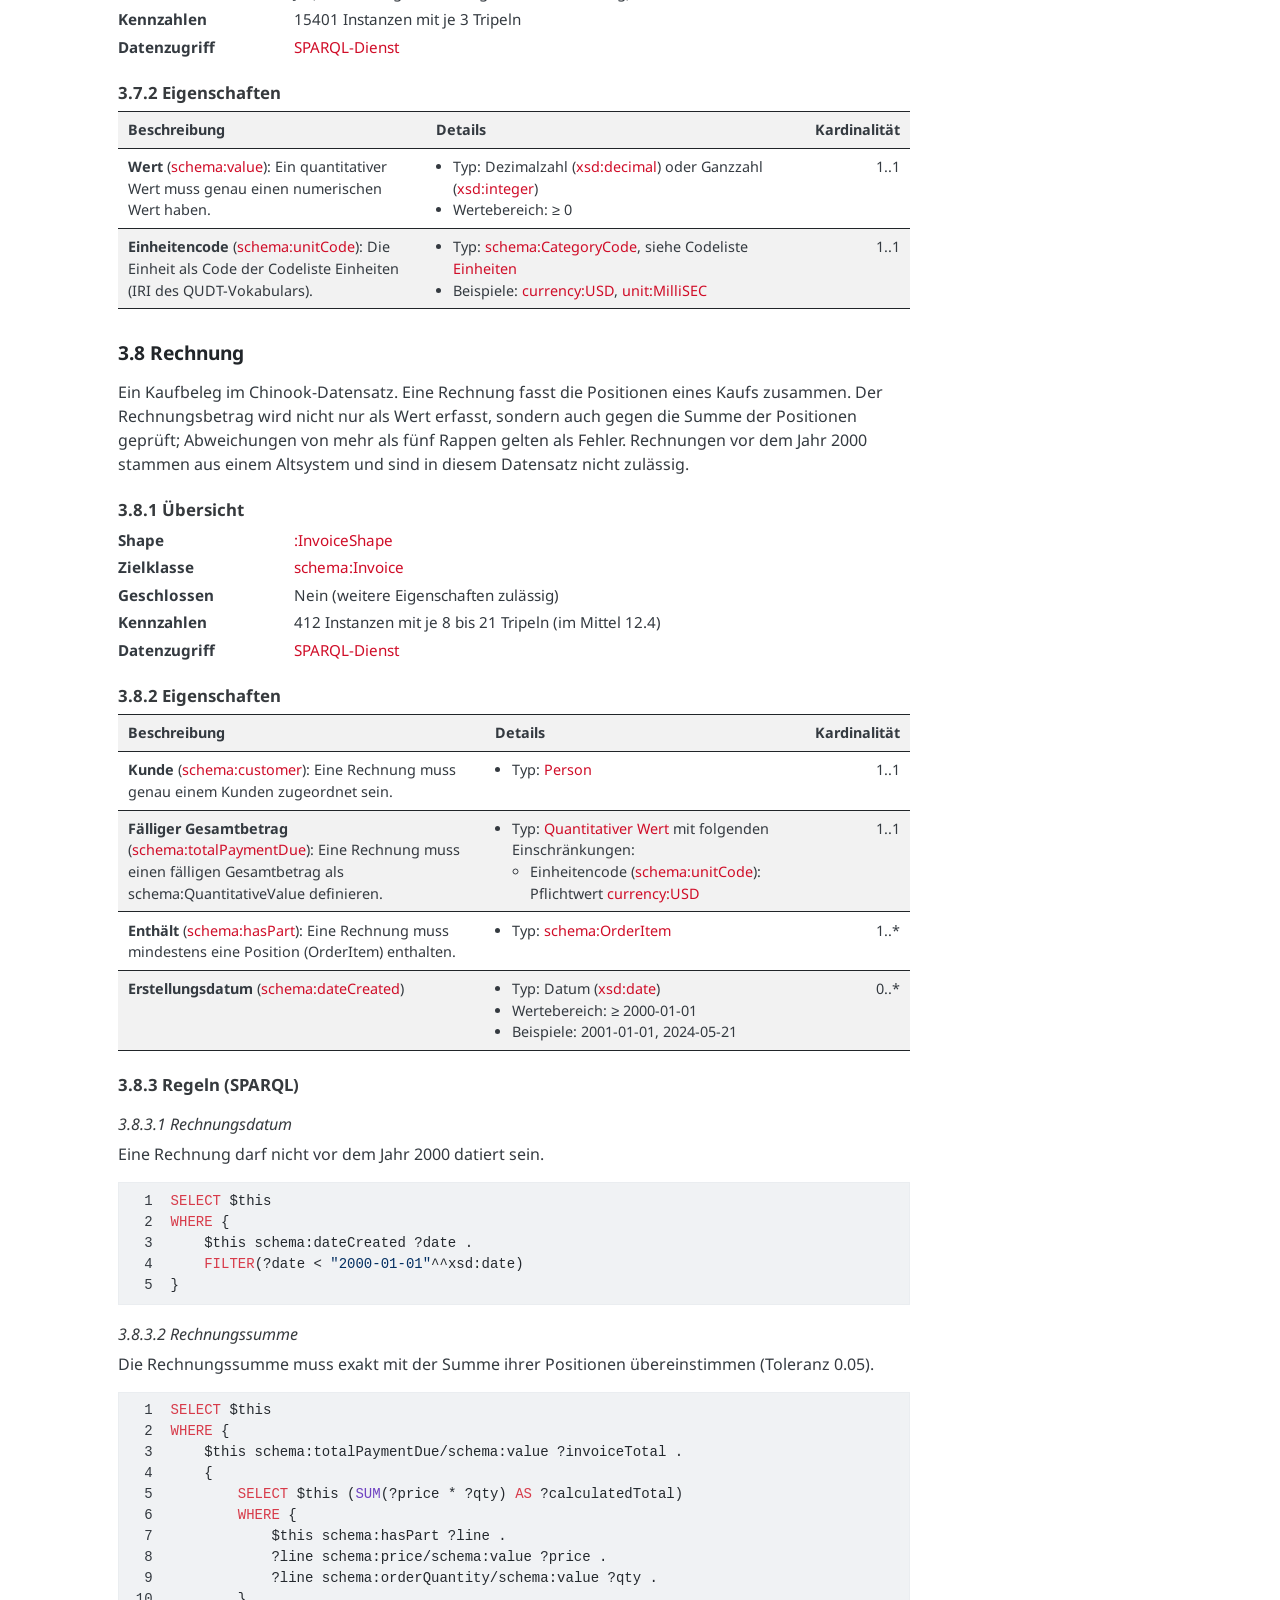
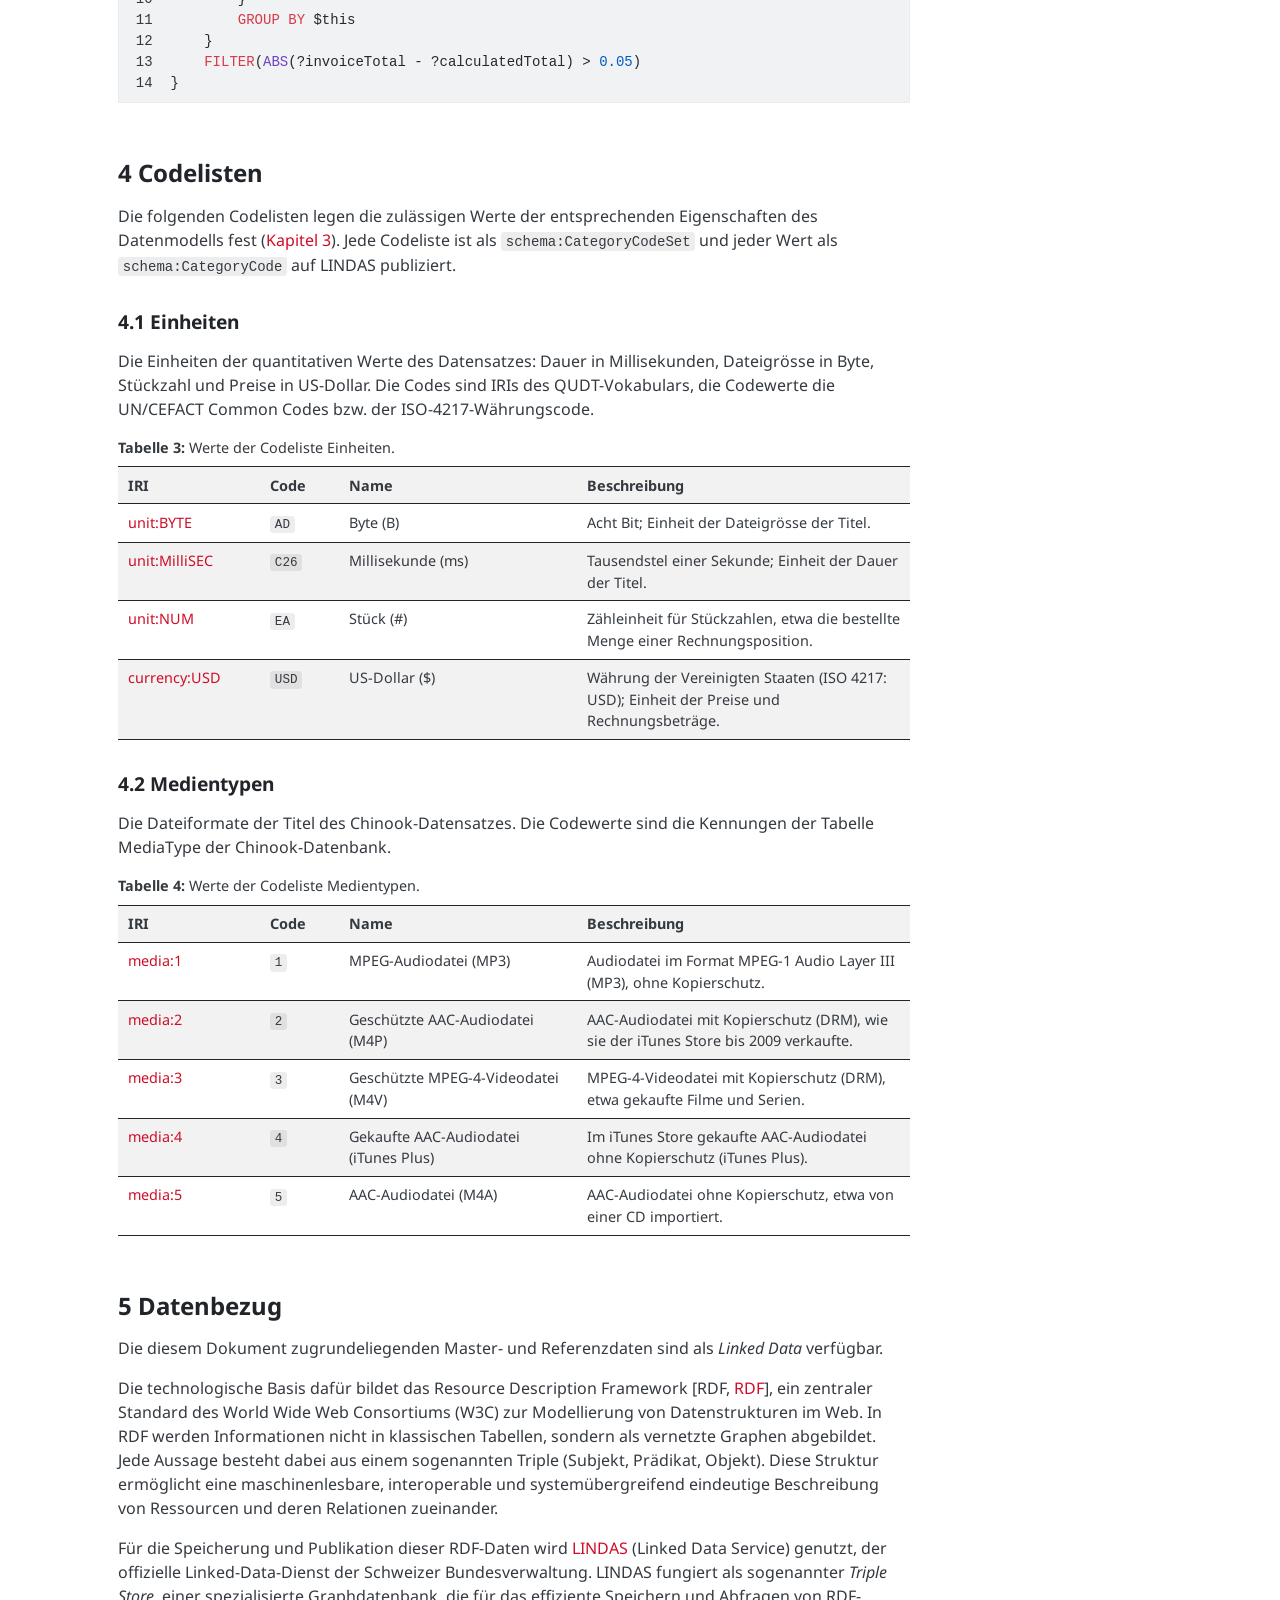
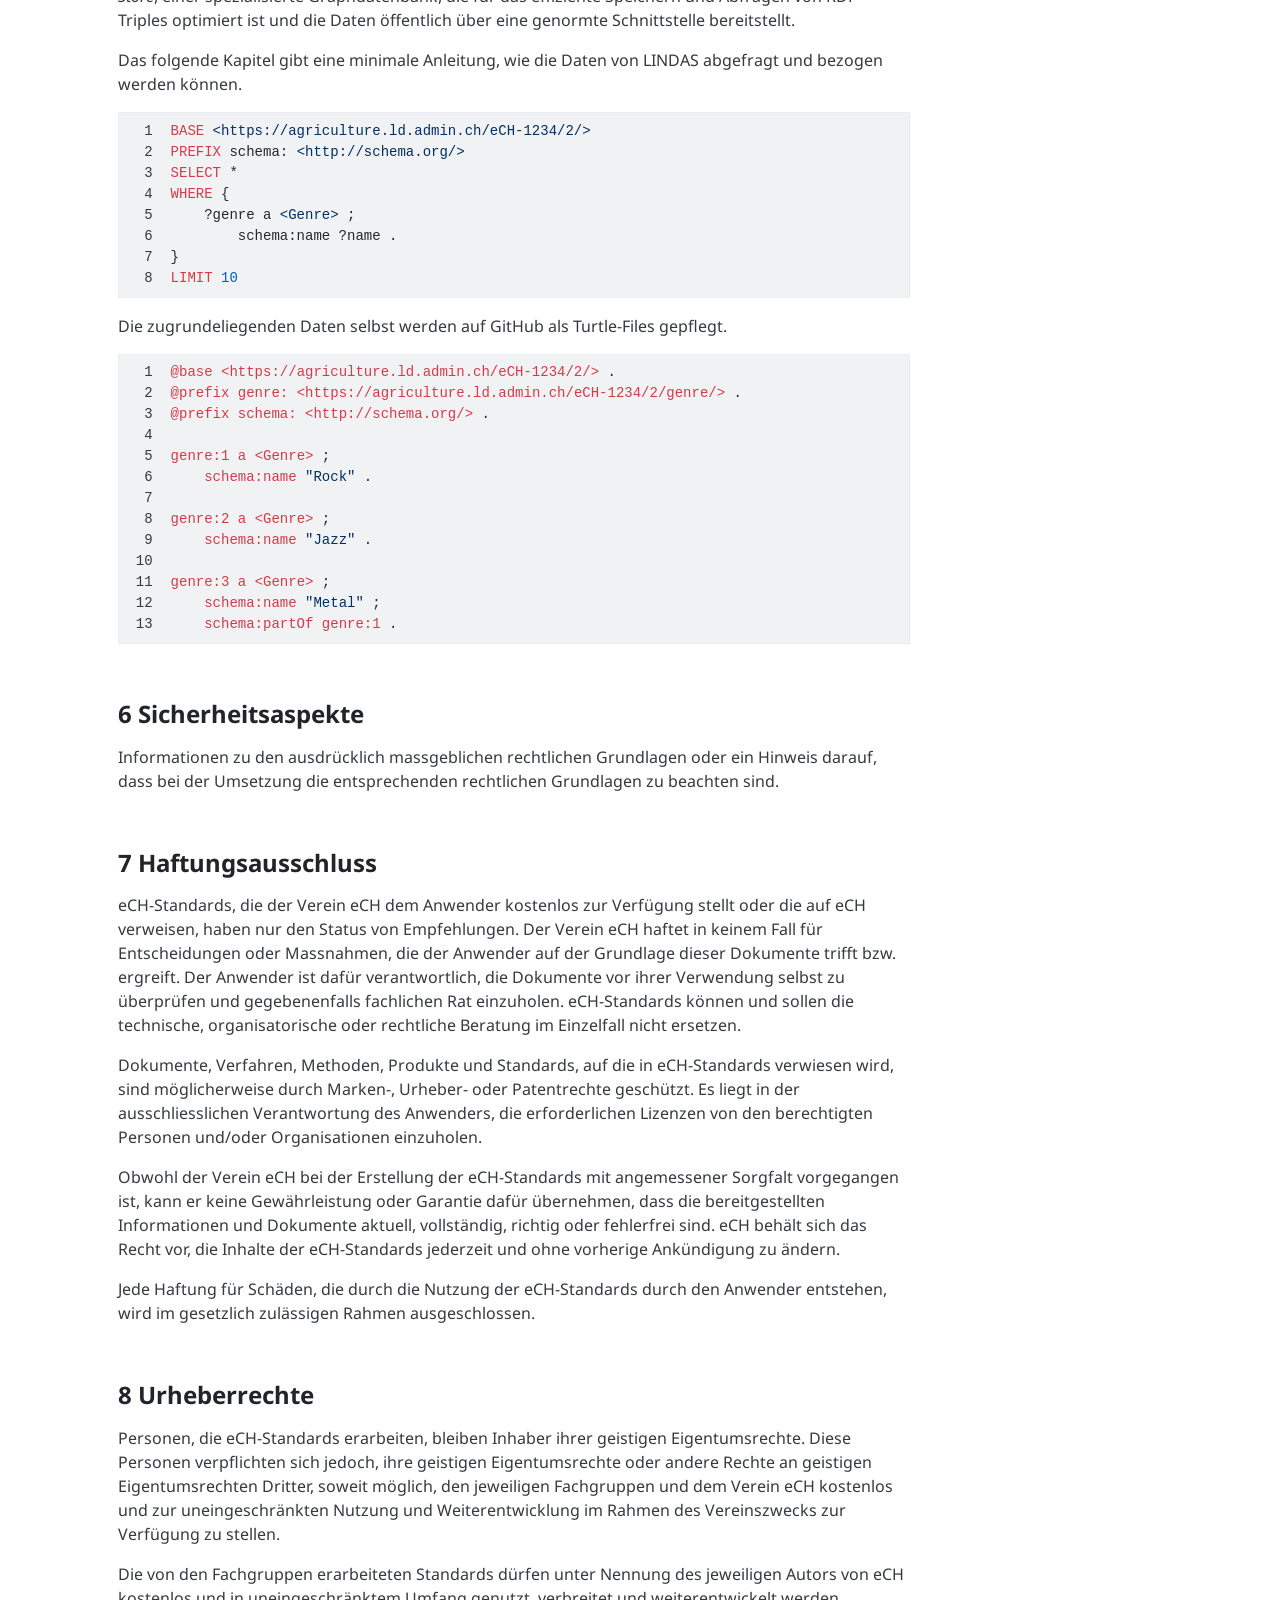
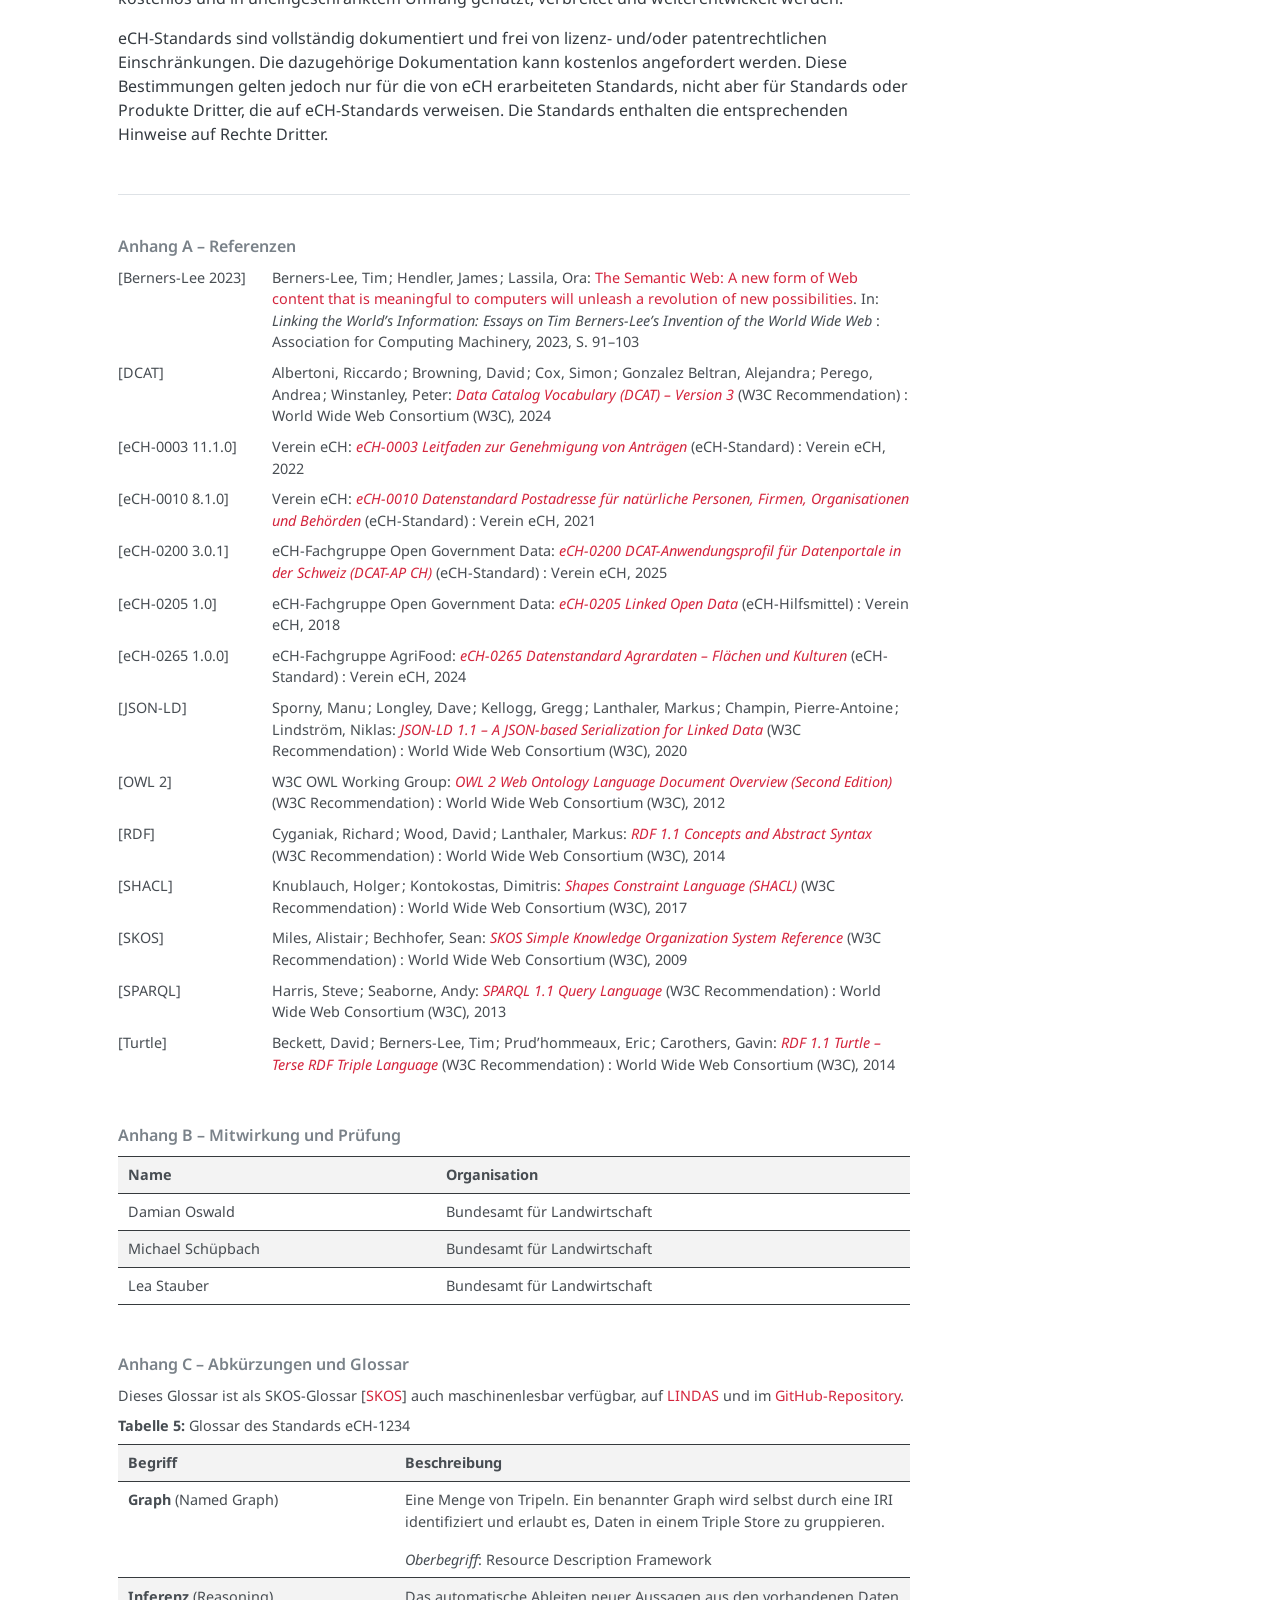
==== commit 609ceab0: "deploy: 71fd686ece46468cc1a07b162995d7ede1dec783" ====
--- a/de/index.html
+++ b/de/index.html
@@ -426,10 +426,15 @@
   <li><a href="#sec-nodeshape-quantitativevalueshape" id="toc-sec-nodeshape-quantitativevalueshape" class="nav-link" data-scroll-target="#sec-nodeshape-quantitativevalueshape"><span class="header-section-number">3.7</span> Quantitativer Wert</a></li>
   <li><a href="#sec-nodeshape-invoiceshape" id="toc-sec-nodeshape-invoiceshape" class="nav-link" data-scroll-target="#sec-nodeshape-invoiceshape"><span class="header-section-number">3.8</span> Rechnung</a></li>
   </ul></li>
-  <li><a href="#sec-data-retrieval" id="toc-sec-data-retrieval" class="nav-link" data-scroll-target="#sec-data-retrieval"><span class="header-section-number">4</span> Datenbezug</a></li>
-  <li><a href="#sec-safety-consideration" id="toc-sec-safety-consideration" class="nav-link" data-scroll-target="#sec-safety-consideration"><span class="header-section-number">5</span> Sicherheitsaspekte</a></li>
-  <li><a href="#sec-disclaimer" id="toc-sec-disclaimer" class="nav-link" data-scroll-target="#sec-disclaimer"><span class="header-section-number">6</span> Haftungsausschluss</a></li>
-  <li><a href="#sec-copyrights" id="toc-sec-copyrights" class="nav-link" data-scroll-target="#sec-copyrights"><span class="header-section-number">7</span> Urheberrechte</a></li>
+  <li><a href="#sec-codelists" id="toc-sec-codelists" class="nav-link" data-scroll-target="#sec-codelists"><span class="header-section-number">4</span> Codelisten</a>
+  <ul class="collapse">
+  <li><a href="#sec-codelist-units" id="toc-sec-codelist-units" class="nav-link" data-scroll-target="#sec-codelist-units"><span class="header-section-number">4.1</span> Einheiten</a></li>
+  <li><a href="#sec-codelist-mediatypes" id="toc-sec-codelist-mediatypes" class="nav-link" data-scroll-target="#sec-codelist-mediatypes"><span class="header-section-number">4.2</span> Medientypen</a></li>
+  </ul></li>
+  <li><a href="#sec-data-retrieval" id="toc-sec-data-retrieval" class="nav-link" data-scroll-target="#sec-data-retrieval"><span class="header-section-number">5</span> Datenbezug</a></li>
+  <li><a href="#sec-safety-consideration" id="toc-sec-safety-consideration" class="nav-link" data-scroll-target="#sec-safety-consideration"><span class="header-section-number">6</span> Sicherheitsaspekte</a></li>
+  <li><a href="#sec-disclaimer" id="toc-sec-disclaimer" class="nav-link" data-scroll-target="#sec-disclaimer"><span class="header-section-number">7</span> Haftungsausschluss</a></li>
+  <li><a href="#sec-copyrights" id="toc-sec-copyrights" class="nav-link" data-scroll-target="#sec-copyrights"><span class="header-section-number">8</span> Urheberrechte</a></li>
   
   
   
@@ -730,22 +735,34 @@
 <td style="text-align: left;">https://agriculture.ld.admin.ch/eCH-1234/2/</td>
 </tr>
 <tr class="even">
+<td style="text-align: left;">codelist:</td>
+<td style="text-align: left;">https://agriculture.ld.admin.ch/eCH-1234/2/codelist/</td>
+</tr>
+<tr class="odd">
 <td style="text-align: left;">country:</td>
 <td style="text-align: left;">https://ld.admin.ch/country/</td>
 </tr>
-<tr class="odd">
+<tr class="even">
+<td style="text-align: left;">currency:</td>
+<td style="text-align: left;">http://qudt.org/vocab/currency/</td>
+</tr>
+<tr class="odd">
+<td style="text-align: left;">media:</td>
+<td style="text-align: left;">https://agriculture.ld.admin.ch/eCH-1234/2/mediatype/</td>
+</tr>
+<tr class="even">
 <td style="text-align: left;">rdf:</td>
 <td style="text-align: left;">http://www.w3.org/1999/02/22-rdf-syntax-ns#</td>
 </tr>
-<tr class="even">
+<tr class="odd">
 <td style="text-align: left;">schema:</td>
 <td style="text-align: left;">http://schema.org/</td>
 </tr>
-<tr class="odd">
+<tr class="even">
 <td style="text-align: left;">unit:</td>
 <td style="text-align: left;">http://qudt.org/vocab/unit/</td>
 </tr>
-<tr class="even">
+<tr class="odd">
 <td style="text-align: left;">xsd:</td>
 <td style="text-align: left;">http://www.w3.org/2001/XMLSchema#</td>
 </tr>
@@ -793,7 +810,7 @@
 <table class="caption-top table">
 <colgroup>
 <col style="width: 39%">
-<col style="width: 49%">
+<col style="width: 50%">
 <col style="width: 9%">
 </colgroup>
 <thead>
@@ -876,435 +893,6 @@
 </section>
 <section id="sec-nodeshape-musicalbumshape-properties" class="level3 unlisted" data-number="3.2.2">
 <h3 class="unlisted anchored" data-number="3.2.2" data-anchor-id="sec-nodeshape-musicalbumshape-properties"><span class="header-section-number">3.2.2</span> Eigenschaften</h3>
-<table class="caption-top table">
-<colgroup>
-<col style="width: 40%">
-<col style="width: 46%">
-<col style="width: 12%">
-</colgroup>
-<thead>
-<tr class="header">
-<th style="text-align: left;">Beschreibung</th>
-<th style="text-align: left;">Details</th>
-<th style="text-align: right;">Kardinalität</th>
-</tr>
-</thead>
-<tbody>
-<tr class="odd">
-<td style="text-align: left;"><strong>Name</strong> (<a href="http://schema.org/name">schema:name</a>): Jedes Album muss einen Namen haben.</td>
-<td style="text-align: left;"><ul>
-<li>Typ: Zeichenkette (<a href="http://www.w3.org/2001/XMLSchema#string">xsd:string</a>)</li>
-<li>Länge: ≤ 200 Zeichen</li>
-</ul></td>
-<td style="text-align: right;">1..1</td>
-</tr>
-<tr class="even">
-<td style="text-align: left;"><strong>Künstler</strong> (<a href="http://schema.org/byArtist">schema:byArtist</a>): Person oder Musikgruppe, die das Album erstellt hat.</td>
-<td style="text-align: left;"><ul>
-<li>Typ: <a href="#sec-nodeshape-personshape">Person</a> oder <a href="http://schema.org/MusicGroup">schema:MusicGroup</a></li>
-</ul></td>
-<td style="text-align: right;">0..*</td>
-</tr>
-</tbody>
-</table>
-</section>
-</section>
-<section id="sec-nodeshape-trackshape" class="level2" data-number="3.3">
-<h2 data-number="3.3" class="anchored" data-anchor-id="sec-nodeshape-trackshape"><span class="header-section-number">3.3</span> Musikaufnahme</h2>
-<p>Ein einzelner Musiktitel im Chinook-Datensatz.</p>
-<section id="sec-nodeshape-trackshape-overview" class="level3 unlisted" data-number="3.3.1">
-<h3 class="unlisted anchored" data-number="3.3.1" data-anchor-id="sec-nodeshape-trackshape-overview"><span class="header-section-number">3.3.1</span> Übersicht</h3>
-<div class="ech-facts">
-<dl>
-<dt>Shape</dt>
-<dd>
-<a href="https://agriculture.ld.admin.ch/eCH-1234/2/TrackShape">:TrackShape</a>
-</dd>
-<dt>Zielklasse</dt>
-<dd>
-<a href="http://schema.org/MusicRecording">schema:MusicRecording</a>
-</dd>
-<dt>Geschlossen</dt>
-<dd>
-Nein (weitere Eigenschaften zulässig)
-</dd>
-<dt>Kennzahlen</dt>
-<dd>
-3503 Instanzen mit je 10 bis 15 Tripeln (im Mittel 11.1)
-</dd>
-<dt>Datenzugriff</dt>
-<dd>
-<a href="https://lindas.admin.ch/sparql/#query=PREFIX%20schema%3A%20%3Chttp%3A%2F%2Fschema.org%2F%3E%0ASELECT%20%3Firi%20%3Fname%20%3FinAlbum%20%3Fauthor%20%3Fgenre%20%3Fduration%20%3FcontentSize%0AFROM%20%3Chttps%3A%2F%2Flindas.admin.ch%2Ffoag%2Fogd%3E%0AWHERE%20%7B%0A%20%20%3Firi%20a%20schema%3AMusicRecording%20.%0A%20%20%3Firi%20schema%3Aname%20%3Fname%20.%0A%20%20OPTIONAL%20%7B%20%3Firi%20schema%3AinAlbum%20%3FinAlbum%20.%20%7D%0A%20%20OPTIONAL%20%7B%20%3Firi%20schema%3Aauthor%20%3Fauthor%20.%20%7D%0A%20%20%3Firi%20schema%3Agenre%20%3Fgenre%20.%0A%20%20OPTIONAL%20%7B%20%3Firi%20schema%3Aduration%20%3Fduration%20.%20%7D%0A%20%20OPTIONAL%20%7B%20%3Firi%20schema%3AcontentSize%20%3FcontentSize%20.%20%7D%0A%7D%0ALIMIT%201000">SPARQL-Dienst</a>
-</dd>
-</dl>
-</div>
-</section>
-<section id="sec-nodeshape-trackshape-properties" class="level3 unlisted" data-number="3.3.2">
-<h3 class="unlisted anchored" data-number="3.3.2" data-anchor-id="sec-nodeshape-trackshape-properties"><span class="header-section-number">3.3.2</span> Eigenschaften</h3>
-<table class="caption-top table">
-<colgroup>
-<col style="width: 43%">
-<col style="width: 44%">
-<col style="width: 11%">
-</colgroup>
-<thead>
-<tr class="header">
-<th style="text-align: left;">Beschreibung</th>
-<th style="text-align: left;">Details</th>
-<th style="text-align: right;">Kardinalität</th>
-</tr>
-</thead>
-<tbody>
-<tr class="odd">
-<td style="text-align: left;"><strong>Name</strong> (<a href="http://schema.org/name">schema:name</a>): Jeder Titel muss einen Namen haben.</td>
-<td style="text-align: left;"><ul>
-<li>Typ: Zeichenkette (<a href="http://www.w3.org/2001/XMLSchema#string">xsd:string</a>)</li>
-<li>Länge: 1–200 Zeichen</li>
-</ul></td>
-<td style="text-align: right;">1..1</td>
-</tr>
-<tr class="even">
-<td style="text-align: left;"><strong>In Album</strong> (<a href="http://schema.org/inAlbum">schema:inAlbum</a>): Ein Titel kann nur zu einem gültigen schema:MusicAlbum gehören.</td>
-<td style="text-align: left;"><ul>
-<li>Typ: <a href="#sec-nodeshape-musicalbumshape">Musikalbum</a></li>
-</ul></td>
-<td style="text-align: right;">0..*</td>
-</tr>
-<tr class="odd">
-<td style="text-align: left;"><strong>Autor</strong> (<a href="http://schema.org/author">schema:author</a>): Die Person oder Gruppe, die den Titel geschrieben hat.</td>
-<td style="text-align: left;"></td>
-<td style="text-align: right;">0..*</td>
-</tr>
-<tr class="even">
-<td style="text-align: left;"><strong>Genre</strong> (<a href="http://schema.org/genre">schema:genre</a>)</td>
-<td style="text-align: left;"><ul>
-<li>Typ: <a href="#sec-nodeshape-genreshape">Genre</a></li>
-</ul></td>
-<td style="text-align: right;">1..1</td>
-</tr>
-<tr class="odd">
-<td style="text-align: left;"><strong>Dauer</strong> (<a href="http://schema.org/duration">schema:duration</a>): Die Dauer muss als schema:QuantitativeValue ausgedrückt werden.</td>
-<td style="text-align: left;"><ul>
-<li>Typ: <a href="#sec-nodeshape-quantitativevalueshape">Quantitativer Wert</a></li>
-</ul></td>
-<td style="text-align: right;">0..*</td>
-</tr>
-<tr class="even">
-<td style="text-align: left;"><strong>Dateigrösse</strong> (<a href="http://schema.org/contentSize">schema:contentSize</a>)</td>
-<td style="text-align: left;"><ul>
-<li>Typ: <a href="#sec-nodeshape-quantitativevalueshape">Quantitativer Wert</a></li>
-</ul></td>
-<td style="text-align: right;">0..*</td>
-</tr>
-</tbody>
-</table>
-</section>
-</section>
-<section id="sec-nodeshape-organisationshape" class="level2" data-number="3.4">
-<h2 data-number="3.4" class="anchored" data-anchor-id="sec-nodeshape-organisationshape"><span class="header-section-number">3.4</span> Organisation</h2>
-<p>Ein Unternehmen oder eine Organisation im Chinook-Datensatz.</p>
-<section id="sec-nodeshape-organisationshape-overview" class="level3 unlisted" data-number="3.4.1">
-<h3 class="unlisted anchored" data-number="3.4.1" data-anchor-id="sec-nodeshape-organisationshape-overview"><span class="header-section-number">3.4.1</span> Übersicht</h3>
-<div class="ech-facts">
-<dl>
-<dt>Shape</dt>
-<dd>
-<a href="https://agriculture.ld.admin.ch/eCH-1234/2/OrganisationShape">:OrganisationShape</a>
-</dd>
-<dt>Zielklasse</dt>
-<dd>
-<a href="http://schema.org/Organisation">schema:Organisation</a>
-</dd>
-<dt>Geschlossen</dt>
-<dd>
-Nein (weitere Eigenschaften zulässig)
-</dd>
-<dt>Datenzugriff</dt>
-<dd>
-Keiner (Transaktionsdaten, nicht Teil des publizierten Graphen)
-</dd>
-</dl>
-</div>
-</section>
-<section id="sec-nodeshape-organisationshape-properties" class="level3 unlisted" data-number="3.4.2">
-<h3 class="unlisted anchored" data-number="3.4.2" data-anchor-id="sec-nodeshape-organisationshape-properties"><span class="header-section-number">3.4.2</span> Eigenschaften</h3>
-<table class="caption-top table">
-<colgroup>
-<col style="width: 36%">
-<col style="width: 49%">
-<col style="width: 12%">
-</colgroup>
-<thead>
-<tr class="header">
-<th style="text-align: left;">Beschreibung</th>
-<th style="text-align: left;">Details</th>
-<th style="text-align: right;">Kardinalität</th>
-</tr>
-</thead>
-<tbody>
-<tr class="odd">
-<td style="text-align: left;"><strong>Name</strong> (<a href="http://schema.org/name">schema:name</a>): Jede Organisation muss einen Namen haben.</td>
-<td style="text-align: left;"><ul>
-<li>Typ: Zeichenkette (<a href="http://www.w3.org/2001/XMLSchema#string">xsd:string</a>)</li>
-<li>Länge: 2–100 Zeichen</li>
-</ul></td>
-<td style="text-align: right;">1..1</td>
-</tr>
-</tbody>
-</table>
-</section>
-</section>
-<section id="sec-nodeshape-personshape" class="level2" data-number="3.5">
-<h2 data-number="3.5" class="anchored" data-anchor-id="sec-nodeshape-personshape"><span class="header-section-number">3.5</span> Person</h2>
-<p>Jede Person (Mitarbeiter, Kunde oder benutzerdefinierte Person) im Datensatz.</p>
-<p>Personen werden unabhängig von ihrer Rolle einheitlich beschrieben: Angestellte des Musikhandels, Kundinnen und Kunden sowie manuell erfasste Personen teilen dieselben Eigenschaften. Die Rolle ergibt sich aus den Beziehungen, etwa <code>schema:worksFor</code> für Angestellte oder <code>schema:customer</code> auf einer Rechnung für Kundschaft.</p>
-<p>Namen werden so erfasst, wie sie die Person selbst verwendet; akademische Titel gehören nicht in den Vornamen. E-Mail-Adressen und Geburtsdaten sind freiwillige Angaben und werden bei Verstössen gegen die Regeln lediglich als Warnung gemeldet.</p>
-<section id="sec-nodeshape-personshape-overview" class="level3 unlisted" data-number="3.5.1">
-<h3 class="unlisted anchored" data-number="3.5.1" data-anchor-id="sec-nodeshape-personshape-overview"><span class="header-section-number">3.5.1</span> Übersicht</h3>
-<div class="ech-facts">
-<dl>
-<dt>Shape</dt>
-<dd>
-<a href="https://agriculture.ld.admin.ch/eCH-1234/2/PersonShape">:PersonShape</a>
-</dd>
-<dt>Zielklasse</dt>
-<dd>
-<a href="http://schema.org/Person">schema:Person</a>
-</dd>
-<dt>Geschlossen</dt>
-<dd>
-Ja (nur die aufgeführten Eigenschaften zulässig)
-</dd>
-<dt>Kennzahlen</dt>
-<dd>
-383 Instanzen mit je 5 bis 10 Tripeln (im Mittel 5.6)
-</dd>
-<dt>Datenzugriff</dt>
-<dd>
-<a href="https://lindas.admin.ch/sparql/#query=PREFIX%20schema%3A%20%3Chttp%3A%2F%2Fschema.org%2F%3E%0ASELECT%20%3Firi%20%3FgivenName%20%3FfamilyName%20%3Femail%20%3FbirthDate%20%3Faddress%20%3FworksFor%20%3FjobTitle%20%3Fknows%0AFROM%20%3Chttps%3A%2F%2Flindas.admin.ch%2Ffoag%2Fogd%3E%0AWHERE%20%7B%0A%20%20%3Firi%20a%20schema%3APerson%20.%0A%20%20%3Firi%20schema%3AgivenName%20%3FgivenName%20.%0A%20%20%3Firi%20schema%3AfamilyName%20%3FfamilyName%20.%0A%20%20OPTIONAL%20%7B%20%3Firi%20schema%3Aemail%20%3Femail%20.%20%7D%0A%20%20OPTIONAL%20%7B%20%3Firi%20schema%3AbirthDate%20%3FbirthDate%20.%20%7D%0A%20%20OPTIONAL%20%7B%20%3Firi%20schema%3Aaddress%20%3Faddress%20.%20%7D%0A%20%20OPTIONAL%20%7B%20%3Firi%20schema%3AworksFor%20%3FworksFor%20.%20%7D%0A%20%20OPTIONAL%20%7B%20%3Firi%20schema%3AjobTitle%20%3FjobTitle%20.%20%7D%0A%20%20OPTIONAL%20%7B%20%3Firi%20schema%3Aknows%20%3Fknows%20.%20%7D%0A%7D%0ALIMIT%201000">SPARQL-Dienst</a>
-</dd>
-</dl>
-</div>
-</section>
-<section id="sec-nodeshape-personshape-properties" class="level3 unlisted" data-number="3.5.2">
-<h3 class="unlisted anchored" data-number="3.5.2" data-anchor-id="sec-nodeshape-personshape-properties"><span class="header-section-number">3.5.2</span> Eigenschaften</h3>
-<table class="caption-top table">
-<colgroup>
-<col style="width: 42%">
-<col style="width: 44%">
-<col style="width: 11%">
-</colgroup>
-<thead>
-<tr class="header">
-<th style="text-align: left;">Beschreibung</th>
-<th style="text-align: left;">Details</th>
-<th style="text-align: right;">Kardinalität</th>
-</tr>
-</thead>
-<tbody>
-<tr class="odd">
-<td style="text-align: left;"><strong>Vorname</strong> (<a href="http://schema.org/givenName">schema:givenName</a>): Jede Person muss einen Vornamen haben.</td>
-<td style="text-align: left;"><ul>
-<li>Typ: Zeichenkette (<a href="http://www.w3.org/2001/XMLSchema#string">xsd:string</a>)</li>
-</ul></td>
-<td style="text-align: right;">1..1</td>
-</tr>
-<tr class="even">
-<td style="text-align: left;"><strong>Nachname</strong> (<a href="http://schema.org/familyName">schema:familyName</a>): Jede Person muss einen Nachnamen haben.</td>
-<td style="text-align: left;"><ul>
-<li>Typ: Zeichenkette (<a href="http://www.w3.org/2001/XMLSchema#string">xsd:string</a>)</li>
-</ul></td>
-<td style="text-align: right;">1..1</td>
-</tr>
-<tr class="odd">
-<td style="text-align: left;"><strong>E-Mail-Adresse</strong> (<a href="http://schema.org/email">schema:email</a>): Falls angegeben, muss die E-Mail-Adresse einem Standardformat entsprechen.</td>
-<td style="text-align: left;"><ul>
-<li>Typ: Zeichenkette (<a href="http://www.w3.org/2001/XMLSchema#string">xsd:string</a>)</li>
-<li>Muster: <code>^.+@.+\..+$</code> (<code>i</code>)</li>
-<li>Länge: ≤ 254 Zeichen</li>
-<li>Schweregrad: Warnung</li>
-</ul></td>
-<td style="text-align: right;">0..*</td>
-</tr>
-<tr class="even">
-<td style="text-align: left;"><strong>Geburtsdatum</strong> (<a href="http://schema.org/birthDate">schema:birthDate</a>): Eine Person sollte ein gültiges Geburtsdatum haben.</td>
-<td style="text-align: left;"><ul>
-<li>Typ: Datum (<a href="http://www.w3.org/2001/XMLSchema#date">xsd:date</a>)</li>
-<li>Wertebereich: ≥ 1900-01-01, ≤ 2025-12-31</li>
-<li>Schweregrad: Warnung</li>
-</ul></td>
-<td style="text-align: right;">0..*</td>
-</tr>
-<tr class="odd">
-<td style="text-align: left;"><strong>Adresse</strong> (<a href="http://schema.org/address">schema:address</a>)</td>
-<td style="text-align: left;"><ul>
-<li>Typ: <a href="#sec-nodeshape-postaladdressshape">Postadresse</a></li>
-</ul></td>
-<td style="text-align: right;">0..*</td>
-</tr>
-<tr class="even">
-<td style="text-align: left;"><strong>Arbeitet für</strong> (<a href="http://schema.org/worksFor">schema:worksFor</a>): Ein Mitarbeiter kann einer anderen Person unterstellt sein.</td>
-<td style="text-align: left;"><ul>
-<li>Typ: <a href="#sec-nodeshape-personshape">Person</a> oder <a href="http://schema.org/Organization">schema:Organization</a></li>
-</ul></td>
-<td style="text-align: right;">0..*</td>
-</tr>
-<tr class="odd">
-<td style="text-align: left;"><strong>Berufsbezeichnung</strong> (<a href="http://schema.org/jobTitle">schema:jobTitle</a>)</td>
-<td style="text-align: left;"><ul>
-<li>Typ: Zeichenkette (<a href="http://www.w3.org/2001/XMLSchema#string">xsd:string</a>)</li>
-<li>Länge: 2–100 Zeichen</li>
-</ul></td>
-<td style="text-align: right;">0..1</td>
-</tr>
-<tr class="even">
-<td style="text-align: left;"><strong>Kennt</strong> (<a href="http://schema.org/knows">schema:knows</a>)</td>
-<td style="text-align: left;"><ul>
-<li>Typ: <a href="#sec-nodeshape-personshape">Person</a></li>
-</ul></td>
-<td style="text-align: right;">0..*</td>
-</tr>
-</tbody>
-</table>
-</section>
-<section id="sec-nodeshape-personshape-rules" class="level3 unlisted" data-number="3.5.3">
-<h3 class="unlisted anchored" data-number="3.5.3" data-anchor-id="sec-nodeshape-personshape-rules"><span class="header-section-number">3.5.3</span> Regeln (SPARQL)</h3>
-<section id="sec-nodeshape-personshape-rule-1" class="level4 unlisted" data-number="3.5.3.1">
-<h4 class="unlisted anchored" data-number="3.5.3.1" data-anchor-id="sec-nodeshape-personshape-rule-1"><span class="header-section-number">3.5.3.1</span> Keine Selbstunterstellung</h4>
-<p>Ein Mitarbeiter kann nicht sich selbst unterstellt sein.</p>
-<div class="code-copy-outer-scaffold"><div class="sourceCode" id="cb3"><pre class="sourceCode numberSource sparql number-lines code-with-copy"><code class="sourceCode sparql"><span id="cb3-1"><a href="#cb3-1" aria-label="1"></a><span class="kw">SELECT</span> $this</span>
-<span id="cb3-2"><a href="#cb3-2" aria-label="2"></a><span class="kw">WHERE</span> <span class="op">{</span></span>
-<span id="cb3-3"><a href="#cb3-3" aria-label="3"></a>    $this schema:worksFor $this <span class="op">.</span></span>
-<span id="cb3-4"><a href="#cb3-4" aria-label="4"></a><span class="op">}</span></span></code></pre></div><button title="In die Zwischenablage kopieren" class="code-copy-button"><i class="bi"></i></button></div>
-</section>
-</section>
-</section>
-<section id="sec-nodeshape-postaladdressshape" class="level2" data-number="3.6">
-<h2 data-number="3.6" class="anchored" data-anchor-id="sec-nodeshape-postaladdressshape"><span class="header-section-number">3.6</span> Postadresse</h2>
-<p>Die Postadresse einer Person.</p>
-<p>Adressen folgen dem Aufbau von schema.org und nicht dem Schweizer Adressstandard eCH-0010, da der Datensatz überwiegend ausländische Adressen enthält. Postleitzahlen werden deshalb nur auf ein plausibles Format geprüft, nicht gegen ein Verzeichnis.</p>
-<section id="sec-nodeshape-postaladdressshape-overview" class="level3 unlisted" data-number="3.6.1">
-<h3 class="unlisted anchored" data-number="3.6.1" data-anchor-id="sec-nodeshape-postaladdressshape-overview"><span class="header-section-number">3.6.1</span> Übersicht</h3>
-<div class="ech-facts">
-<dl>
-<dt>Shape</dt>
-<dd>
-<a href="https://agriculture.ld.admin.ch/eCH-1234/2/PostalAddressShape">:PostalAddressShape</a>
-</dd>
-<dt>Zielklasse</dt>
-<dd>
-<a href="http://schema.org/PostalAddress">schema:PostalAddress</a>
-</dd>
-<dt>Geschlossen</dt>
-<dd>
-Ja (nur die aufgeführten Eigenschaften zulässig)
-</dd>
-<dt>Kennzahlen</dt>
-<dd>
-67 Instanzen mit je 6 bis 8 Tripeln (im Mittel 7.5)
-</dd>
-<dt>Datenzugriff</dt>
-<dd>
-<a href="https://lindas.admin.ch/sparql/#query=PREFIX%20schema%3A%20%3Chttp%3A%2F%2Fschema.org%2F%3E%0ASELECT%20%3Firi%20%3FstreetAddress%20%3FpostalCode%20%3FaddressLocality%20%3FaddressRegion%20%3FaddressCountry%0AFROM%20%3Chttps%3A%2F%2Flindas.admin.ch%2Ffoag%2Fogd%3E%0AWHERE%20%7B%0A%20%20%3Firi%20a%20schema%3APostalAddress%20.%0A%20%20%3Firi%20schema%3AstreetAddress%20%3FstreetAddress%20.%0A%20%20OPTIONAL%20%7B%20%3Firi%20schema%3ApostalCode%20%3FpostalCode%20.%20%7D%0A%20%20%3Firi%20schema%3AaddressLocality%20%3FaddressLocality%20.%0A%20%20OPTIONAL%20%7B%20%3Firi%20schema%3AaddressRegion%20%3FaddressRegion%20.%20%7D%0A%20%20%3Firi%20schema%3AaddressCountry%20%3FaddressCountry%20.%0A%7D%0ALIMIT%201000">SPARQL-Dienst</a>
-</dd>
-</dl>
-</div>
-</section>
-<section id="sec-nodeshape-postaladdressshape-properties" class="level3 unlisted" data-number="3.6.2">
-<h3 class="unlisted anchored" data-number="3.6.2" data-anchor-id="sec-nodeshape-postaladdressshape-properties"><span class="header-section-number">3.6.2</span> Eigenschaften</h3>
-<table class="caption-top table">
-<colgroup>
-<col style="width: 46%">
-<col style="width: 41%">
-<col style="width: 10%">
-</colgroup>
-<thead>
-<tr class="header">
-<th style="text-align: left;">Beschreibung</th>
-<th style="text-align: left;">Details</th>
-<th style="text-align: right;">Kardinalität</th>
-</tr>
-</thead>
-<tbody>
-<tr class="odd">
-<td style="text-align: left;"><strong>Strasse und Hausnummer</strong> (<a href="http://schema.org/streetAddress">schema:streetAddress</a>)</td>
-<td style="text-align: left;"><ul>
-<li>Typ: Zeichenkette (<a href="http://www.w3.org/2001/XMLSchema#string">xsd:string</a>)</li>
-<li>Länge: 3–100 Zeichen</li>
-<li>Beispiele: Schwarzenburgstrasse 165</li>
-</ul></td>
-<td style="text-align: right;">1..1</td>
-</tr>
-<tr class="even">
-<td style="text-align: left;"><strong>Postleitzahl</strong> (<a href="http://schema.org/postalCode">schema:postalCode</a>): Buchstaben, Ziffern, Leerzeichen und Bindestriche, zwei bis zehn Zeichen.</td>
-<td style="text-align: left;"><ul>
-<li>Typ: Zeichenkette (<a href="http://www.w3.org/2001/XMLSchema#string">xsd:string</a>)</li>
-<li>Muster: <code>^[A-Za-z0-9][A-Za-z0-9 -]{1,9}$</code></li>
-<li>Schweregrad: Warnung</li>
-</ul></td>
-<td style="text-align: right;">0..1</td>
-</tr>
-<tr class="odd">
-<td style="text-align: left;"><strong>Ort</strong> (<a href="http://schema.org/addressLocality">schema:addressLocality</a>): Jede Adresse braucht genau einen Ort.</td>
-<td style="text-align: left;"><ul>
-<li>Typ: Zeichenkette (<a href="http://www.w3.org/2001/XMLSchema#string">xsd:string</a>)</li>
-<li>Länge: ≤ 100 Zeichen</li>
-</ul></td>
-<td style="text-align: right;">1..1</td>
-</tr>
-<tr class="even">
-<td style="text-align: left;"><strong>Region</strong> (<a href="http://schema.org/addressRegion">schema:addressRegion</a>): Kanton, Bundesstaat oder Provinz, sofern im Land üblich.</td>
-<td style="text-align: left;"><ul>
-<li>Typ: Zeichenkette (<a href="http://www.w3.org/2001/XMLSchema#string">xsd:string</a>)</li>
-<li>Länge: ≤ 100 Zeichen</li>
-</ul></td>
-<td style="text-align: right;">0..1</td>
-</tr>
-<tr class="odd">
-<td style="text-align: left;"><strong>Land</strong> (<a href="http://schema.org/addressCountry">schema:addressCountry</a>): Land als IRI aus dem Länderverzeichnis des Bundesarchivs auf LINDAS (ISO 3166-1 alpha-3).</td>
-<td style="text-align: left;"><ul>
-<li>Muster: <code>^https://ld\.admin\.ch/country/[A-Z]{3}$</code></li>
-<li>Beispiele: <a href="https://ld.admin.ch/country/CHE">country:CHE</a>, <a href="https://ld.admin.ch/country/FRA">country:FRA</a>, <a href="https://ld.admin.ch/country/ITA">country:ITA</a></li>
-</ul></td>
-<td style="text-align: right;">1..1</td>
-</tr>
-</tbody>
-</table>
-</section>
-</section>
-<section id="sec-nodeshape-quantitativevalueshape" class="level2" data-number="3.7">
-<h2 data-number="3.7" class="anchored" data-anchor-id="sec-nodeshape-quantitativevalueshape"><span class="header-section-number">3.7</span> Quantitativer Wert</h2>
-<p>Ein numerischer Wert mit einer dazugehörigen Einheit.</p>
-<p>Quantitative Werte werden nie als blosse Zahl erfasst, sondern immer zusammen mit einer Einheit aus dem QUDT-Vokabular. So bleibt eindeutig, ob eine Dauer in Millisekunden oder eine Dateigrösse in Bytes gemeint ist. Negative Werte sind in diesem Datensatz nicht vorgesehen.</p>
-<section id="sec-nodeshape-quantitativevalueshape-overview" class="level3 unlisted" data-number="3.7.1">
-<h3 class="unlisted anchored" data-number="3.7.1" data-anchor-id="sec-nodeshape-quantitativevalueshape-overview"><span class="header-section-number">3.7.1</span> Übersicht</h3>
-<div class="ech-facts">
-<dl>
-<dt>Shape</dt>
-<dd>
-<a href="https://agriculture.ld.admin.ch/eCH-1234/2/QuantitativeValueShape">:QuantitativeValueShape</a>
-</dd>
-<dt>Zielklasse</dt>
-<dd>
-<a href="http://schema.org/QuantitativeValue">schema:QuantitativeValue</a>
-</dd>
-<dt>Geschlossen</dt>
-<dd>
-Ja (nur die aufgeführten Eigenschaften zulässig)
-</dd>
-<dt>Kennzahlen</dt>
-<dd>
-15401 Instanzen mit je 3 Tripeln
-</dd>
-<dt>Datenzugriff</dt>
-<dd>
-<a href="https://lindas.admin.ch/sparql/#query=PREFIX%20schema%3A%20%3Chttp%3A%2F%2Fschema.org%2F%3E%0ASELECT%20%3Firi%20%3Fvalue%20%3FunitCode%0AFROM%20%3Chttps%3A%2F%2Flindas.admin.ch%2Ffoag%2Fogd%3E%0AWHERE%20%7B%0A%20%20%3Firi%20a%20schema%3AQuantitativeValue%20.%0A%20%20%3Firi%20schema%3Avalue%20%3Fvalue%20.%0A%20%20%3Firi%20schema%3AunitCode%20%3FunitCode%20.%0A%7D%0ALIMIT%201000">SPARQL-Dienst</a>
-</dd>
-</dl>
-</div>
-</section>
-<section id="sec-nodeshape-quantitativevalueshape-properties" class="level3 unlisted" data-number="3.7.2">
-<h3 class="unlisted anchored" data-number="3.7.2" data-anchor-id="sec-nodeshape-quantitativevalueshape-properties"><span class="header-section-number">3.7.2</span> Eigenschaften</h3>
 <table class="caption-top table">
 <colgroup>
 <col style="width: 40%">
@@ -1320,6 +908,458 @@
 </thead>
 <tbody>
 <tr class="odd">
+<td style="text-align: left;"><strong>Name</strong> (<a href="http://schema.org/name">schema:name</a>): Jedes Album muss einen Namen haben.</td>
+<td style="text-align: left;"><ul>
+<li>Typ: Zeichenkette (<a href="http://www.w3.org/2001/XMLSchema#string">xsd:string</a>)</li>
+<li>Länge: ≤ 200 Zeichen</li>
+</ul></td>
+<td style="text-align: right;">1..1</td>
+</tr>
+<tr class="even">
+<td style="text-align: left;"><strong>Künstler</strong> (<a href="http://schema.org/byArtist">schema:byArtist</a>): Person oder Musikgruppe, die das Album erstellt hat.</td>
+<td style="text-align: left;"><ul>
+<li>Typ: <a href="#sec-nodeshape-personshape">Person</a> oder <a href="http://schema.org/MusicGroup">schema:MusicGroup</a></li>
+</ul></td>
+<td style="text-align: right;">0..*</td>
+</tr>
+</tbody>
+</table>
+</section>
+</section>
+<section id="sec-nodeshape-trackshape" class="level2" data-number="3.3">
+<h2 data-number="3.3" class="anchored" data-anchor-id="sec-nodeshape-trackshape"><span class="header-section-number">3.3</span> Musikaufnahme</h2>
+<p>Ein einzelner Musiktitel im Chinook-Datensatz.</p>
+<section id="sec-nodeshape-trackshape-overview" class="level3 unlisted" data-number="3.3.1">
+<h3 class="unlisted anchored" data-number="3.3.1" data-anchor-id="sec-nodeshape-trackshape-overview"><span class="header-section-number">3.3.1</span> Übersicht</h3>
+<div class="ech-facts">
+<dl>
+<dt>Shape</dt>
+<dd>
+<a href="https://agriculture.ld.admin.ch/eCH-1234/2/TrackShape">:TrackShape</a>
+</dd>
+<dt>Zielklasse</dt>
+<dd>
+<a href="http://schema.org/MusicRecording">schema:MusicRecording</a>
+</dd>
+<dt>Geschlossen</dt>
+<dd>
+Nein (weitere Eigenschaften zulässig)
+</dd>
+<dt>Kennzahlen</dt>
+<dd>
+3503 Instanzen mit je 10 bis 15 Tripeln (im Mittel 11.1)
+</dd>
+<dt>Datenzugriff</dt>
+<dd>
+<a href="https://lindas.admin.ch/sparql/#query=PREFIX%20schema%3A%20%3Chttp%3A%2F%2Fschema.org%2F%3E%0ASELECT%20%3Firi%20%3Fname%20%3FinAlbum%20%3Fauthor%20%3Fgenre%20%3FencodingFormat%20%3Fduration%20%3FcontentSize%0AFROM%20%3Chttps%3A%2F%2Flindas.admin.ch%2Ffoag%2Fogd%3E%0AWHERE%20%7B%0A%20%20%3Firi%20a%20schema%3AMusicRecording%20.%0A%20%20%3Firi%20schema%3Aname%20%3Fname%20.%0A%20%20OPTIONAL%20%7B%20%3Firi%20schema%3AinAlbum%20%3FinAlbum%20.%20%7D%0A%20%20OPTIONAL%20%7B%20%3Firi%20schema%3Aauthor%20%3Fauthor%20.%20%7D%0A%20%20%3Firi%20schema%3Agenre%20%3Fgenre%20.%0A%20%20%3Firi%20schema%3AencodingFormat%20%3FencodingFormat%20.%0A%20%20%3Firi%20schema%3Aduration%20%3Fduration%20.%0A%20%20%3Firi%20schema%3AcontentSize%20%3FcontentSize%20.%0A%7D%0ALIMIT%201000">SPARQL-Dienst</a>
+</dd>
+</dl>
+</div>
+</section>
+<section id="sec-nodeshape-trackshape-properties" class="level3 unlisted" data-number="3.3.2">
+<h3 class="unlisted anchored" data-number="3.3.2" data-anchor-id="sec-nodeshape-trackshape-properties"><span class="header-section-number">3.3.2</span> Eigenschaften</h3>
+<table class="caption-top table">
+<colgroup>
+<col style="width: 41%">
+<col style="width: 48%">
+<col style="width: 9%">
+</colgroup>
+<thead>
+<tr class="header">
+<th style="text-align: left;">Beschreibung</th>
+<th style="text-align: left;">Details</th>
+<th style="text-align: right;">Kardinalität</th>
+</tr>
+</thead>
+<tbody>
+<tr class="odd">
+<td style="text-align: left;"><strong>Name</strong> (<a href="http://schema.org/name">schema:name</a>): Jeder Titel muss einen Namen haben.</td>
+<td style="text-align: left;"><ul>
+<li>Typ: Zeichenkette (<a href="http://www.w3.org/2001/XMLSchema#string">xsd:string</a>)</li>
+<li>Länge: 1–200 Zeichen</li>
+</ul></td>
+<td style="text-align: right;">1..1</td>
+</tr>
+<tr class="even">
+<td style="text-align: left;"><strong>In Album</strong> (<a href="http://schema.org/inAlbum">schema:inAlbum</a>): Ein Titel kann nur zu einem gültigen schema:MusicAlbum gehören.</td>
+<td style="text-align: left;"><ul>
+<li>Typ: <a href="#sec-nodeshape-musicalbumshape">Musikalbum</a></li>
+</ul></td>
+<td style="text-align: right;">0..*</td>
+</tr>
+<tr class="odd">
+<td style="text-align: left;"><strong>Autor</strong> (<a href="http://schema.org/author">schema:author</a>): Die Person oder Gruppe, die den Titel geschrieben hat.</td>
+<td style="text-align: left;"></td>
+<td style="text-align: right;">0..*</td>
+</tr>
+<tr class="even">
+<td style="text-align: left;"><strong>Genre</strong> (<a href="http://schema.org/genre">schema:genre</a>)</td>
+<td style="text-align: left;"><ul>
+<li>Typ: <a href="#sec-nodeshape-genreshape">Genre</a></li>
+</ul></td>
+<td style="text-align: right;">1..1</td>
+</tr>
+<tr class="odd">
+<td style="text-align: left;"><strong>Medientyp</strong> (<a href="http://schema.org/encodingFormat">schema:encodingFormat</a>): Das Dateiformat des Titels als Code der Codeliste Medientypen.</td>
+<td style="text-align: left;"><ul>
+<li>Typ: <a href="http://schema.org/CategoryCode">schema:CategoryCode</a> mit folgender Auswahl:
+<ul>
+<li>MPEG-Audiodatei (<a href="https://agriculture.ld.admin.ch/eCH-1234/2/mediatype/1">media:1</a>)</li>
+<li>Geschützte AAC-Audiodatei (<a href="https://agriculture.ld.admin.ch/eCH-1234/2/mediatype/2">media:2</a>)</li>
+<li>Geschützte MPEG-4-Videodatei (<a href="https://agriculture.ld.admin.ch/eCH-1234/2/mediatype/3">media:3</a>)</li>
+<li>Gekaufte AAC-Audiodatei (<a href="https://agriculture.ld.admin.ch/eCH-1234/2/mediatype/4">media:4</a>)</li>
+<li>AAC-Audiodatei (<a href="https://agriculture.ld.admin.ch/eCH-1234/2/mediatype/5">media:5</a>)</li>
+</ul>
+Siehe Codeliste <a href="#sec-codelist-mediatypes">Medientypen</a></li>
+</ul></td>
+<td style="text-align: right;">1..1</td>
+</tr>
+<tr class="even">
+<td style="text-align: left;"><strong>Dauer</strong> (<a href="http://schema.org/duration">schema:duration</a>): Die Dauer des Titels als quantitativer Wert in Millisekunden mit einem Wert grösser als null.</td>
+<td style="text-align: left;"><ul>
+<li>Typ: <a href="#sec-nodeshape-quantitativevalueshape">Quantitativer Wert</a> mit folgenden Einschränkungen:
+<ul>
+<li>Einheitencode (<a href="http://schema.org/unitCode">schema:unitCode</a>): Pflichtwert <a href="http://qudt.org/vocab/unit/MilliSEC">unit:MilliSEC</a></li>
+<li>Wert (<a href="http://schema.org/value">schema:value</a>): Wertebereich &gt; 0</li>
+</ul></li>
+</ul></td>
+<td style="text-align: right;">1..1</td>
+</tr>
+<tr class="odd">
+<td style="text-align: left;"><strong>Dateigrösse</strong> (<a href="http://schema.org/contentSize">schema:contentSize</a>): Die Dateigrösse des Titels als quantitativer Wert in Byte mit einem Wert grösser als null.</td>
+<td style="text-align: left;"><ul>
+<li>Typ: <a href="#sec-nodeshape-quantitativevalueshape">Quantitativer Wert</a> mit folgenden Einschränkungen:
+<ul>
+<li>Einheitencode (<a href="http://schema.org/unitCode">schema:unitCode</a>): Pflichtwert <a href="http://qudt.org/vocab/unit/BYTE">unit:BYTE</a></li>
+<li>Wert (<a href="http://schema.org/value">schema:value</a>): Wertebereich &gt; 0</li>
+</ul></li>
+</ul></td>
+<td style="text-align: right;">1..1</td>
+</tr>
+</tbody>
+</table>
+</section>
+</section>
+<section id="sec-nodeshape-organisationshape" class="level2" data-number="3.4">
+<h2 data-number="3.4" class="anchored" data-anchor-id="sec-nodeshape-organisationshape"><span class="header-section-number">3.4</span> Organisation</h2>
+<p>Ein Unternehmen oder eine Organisation im Chinook-Datensatz.</p>
+<section id="sec-nodeshape-organisationshape-overview" class="level3 unlisted" data-number="3.4.1">
+<h3 class="unlisted anchored" data-number="3.4.1" data-anchor-id="sec-nodeshape-organisationshape-overview"><span class="header-section-number">3.4.1</span> Übersicht</h3>
+<div class="ech-facts">
+<dl>
+<dt>Shape</dt>
+<dd>
+<a href="https://agriculture.ld.admin.ch/eCH-1234/2/OrganisationShape">:OrganisationShape</a>
+</dd>
+<dt>Zielklasse</dt>
+<dd>
+<a href="http://schema.org/Organisation">schema:Organisation</a>
+</dd>
+<dt>Geschlossen</dt>
+<dd>
+Nein (weitere Eigenschaften zulässig)
+</dd>
+<dt>Datenzugriff</dt>
+<dd>
+Keiner (Transaktionsdaten, nicht Teil des publizierten Graphen)
+</dd>
+</dl>
+</div>
+</section>
+<section id="sec-nodeshape-organisationshape-properties" class="level3 unlisted" data-number="3.4.2">
+<h3 class="unlisted anchored" data-number="3.4.2" data-anchor-id="sec-nodeshape-organisationshape-properties"><span class="header-section-number">3.4.2</span> Eigenschaften</h3>
+<table class="caption-top table">
+<colgroup>
+<col style="width: 36%">
+<col style="width: 50%">
+<col style="width: 12%">
+</colgroup>
+<thead>
+<tr class="header">
+<th style="text-align: left;">Beschreibung</th>
+<th style="text-align: left;">Details</th>
+<th style="text-align: right;">Kardinalität</th>
+</tr>
+</thead>
+<tbody>
+<tr class="odd">
+<td style="text-align: left;"><strong>Name</strong> (<a href="http://schema.org/name">schema:name</a>): Jede Organisation muss einen Namen haben.</td>
+<td style="text-align: left;"><ul>
+<li>Typ: Zeichenkette (<a href="http://www.w3.org/2001/XMLSchema#string">xsd:string</a>)</li>
+<li>Länge: 2–100 Zeichen</li>
+</ul></td>
+<td style="text-align: right;">1..1</td>
+</tr>
+</tbody>
+</table>
+</section>
+</section>
+<section id="sec-nodeshape-personshape" class="level2" data-number="3.5">
+<h2 data-number="3.5" class="anchored" data-anchor-id="sec-nodeshape-personshape"><span class="header-section-number">3.5</span> Person</h2>
+<p>Jede Person (Mitarbeiter, Kunde oder benutzerdefinierte Person) im Datensatz.</p>
+<p>Personen werden unabhängig von ihrer Rolle einheitlich beschrieben: Angestellte des Musikhandels, Kundinnen und Kunden sowie manuell erfasste Personen teilen dieselben Eigenschaften. Die Rolle ergibt sich aus den Beziehungen, etwa <code>schema:worksFor</code> für Angestellte oder <code>schema:customer</code> auf einer Rechnung für Kundschaft.</p>
+<p>Namen werden so erfasst, wie sie die Person selbst verwendet; akademische Titel gehören nicht in den Vornamen. E-Mail-Adressen und Geburtsdaten sind freiwillige Angaben und werden bei Verstössen gegen die Regeln lediglich als Warnung gemeldet.</p>
+<section id="sec-nodeshape-personshape-overview" class="level3 unlisted" data-number="3.5.1">
+<h3 class="unlisted anchored" data-number="3.5.1" data-anchor-id="sec-nodeshape-personshape-overview"><span class="header-section-number">3.5.1</span> Übersicht</h3>
+<div class="ech-facts">
+<dl>
+<dt>Shape</dt>
+<dd>
+<a href="https://agriculture.ld.admin.ch/eCH-1234/2/PersonShape">:PersonShape</a>
+</dd>
+<dt>Zielklasse</dt>
+<dd>
+<a href="http://schema.org/Person">schema:Person</a>
+</dd>
+<dt>Geschlossen</dt>
+<dd>
+Ja (nur die aufgeführten Eigenschaften zulässig)
+</dd>
+<dt>Kennzahlen</dt>
+<dd>
+383 Instanzen mit je 5 bis 10 Tripeln (im Mittel 5.6)
+</dd>
+<dt>Datenzugriff</dt>
+<dd>
+<a href="https://lindas.admin.ch/sparql/#query=PREFIX%20schema%3A%20%3Chttp%3A%2F%2Fschema.org%2F%3E%0ASELECT%20%3Firi%20%3FgivenName%20%3FfamilyName%20%3Femail%20%3FbirthDate%20%3Faddress%20%3FworksFor%20%3FjobTitle%20%3Fknows%0AFROM%20%3Chttps%3A%2F%2Flindas.admin.ch%2Ffoag%2Fogd%3E%0AWHERE%20%7B%0A%20%20%3Firi%20a%20schema%3APerson%20.%0A%20%20%3Firi%20schema%3AgivenName%20%3FgivenName%20.%0A%20%20%3Firi%20schema%3AfamilyName%20%3FfamilyName%20.%0A%20%20OPTIONAL%20%7B%20%3Firi%20schema%3Aemail%20%3Femail%20.%20%7D%0A%20%20OPTIONAL%20%7B%20%3Firi%20schema%3AbirthDate%20%3FbirthDate%20.%20%7D%0A%20%20OPTIONAL%20%7B%20%3Firi%20schema%3Aaddress%20%3Faddress%20.%20%7D%0A%20%20OPTIONAL%20%7B%20%3Firi%20schema%3AworksFor%20%3FworksFor%20.%20%7D%0A%20%20OPTIONAL%20%7B%20%3Firi%20schema%3AjobTitle%20%3FjobTitle%20.%20%7D%0A%20%20OPTIONAL%20%7B%20%3Firi%20schema%3Aknows%20%3Fknows%20.%20%7D%0A%7D%0ALIMIT%201000">SPARQL-Dienst</a>
+</dd>
+</dl>
+</div>
+</section>
+<section id="sec-nodeshape-personshape-properties" class="level3 unlisted" data-number="3.5.2">
+<h3 class="unlisted anchored" data-number="3.5.2" data-anchor-id="sec-nodeshape-personshape-properties"><span class="header-section-number">3.5.2</span> Eigenschaften</h3>
+<table class="caption-top table">
+<colgroup>
+<col style="width: 41%">
+<col style="width: 45%">
+<col style="width: 11%">
+</colgroup>
+<thead>
+<tr class="header">
+<th style="text-align: left;">Beschreibung</th>
+<th style="text-align: left;">Details</th>
+<th style="text-align: right;">Kardinalität</th>
+</tr>
+</thead>
+<tbody>
+<tr class="odd">
+<td style="text-align: left;"><strong>Vorname</strong> (<a href="http://schema.org/givenName">schema:givenName</a>): Jede Person muss einen Vornamen haben.</td>
+<td style="text-align: left;"><ul>
+<li>Typ: Zeichenkette (<a href="http://www.w3.org/2001/XMLSchema#string">xsd:string</a>)</li>
+</ul></td>
+<td style="text-align: right;">1..1</td>
+</tr>
+<tr class="even">
+<td style="text-align: left;"><strong>Nachname</strong> (<a href="http://schema.org/familyName">schema:familyName</a>): Jede Person muss einen Nachnamen haben.</td>
+<td style="text-align: left;"><ul>
+<li>Typ: Zeichenkette (<a href="http://www.w3.org/2001/XMLSchema#string">xsd:string</a>)</li>
+</ul></td>
+<td style="text-align: right;">1..1</td>
+</tr>
+<tr class="odd">
+<td style="text-align: left;"><strong>E-Mail-Adresse</strong> (<a href="http://schema.org/email">schema:email</a>): Falls angegeben, muss die E-Mail-Adresse einem Standardformat entsprechen.</td>
+<td style="text-align: left;"><ul>
+<li>Typ: Zeichenkette (<a href="http://www.w3.org/2001/XMLSchema#string">xsd:string</a>)</li>
+<li>Muster: <code>^.+@.+\..+$</code> (<code>i</code>)</li>
+<li>Länge: ≤ 254 Zeichen</li>
+<li>Schweregrad: Warnung</li>
+</ul></td>
+<td style="text-align: right;">0..*</td>
+</tr>
+<tr class="even">
+<td style="text-align: left;"><strong>Geburtsdatum</strong> (<a href="http://schema.org/birthDate">schema:birthDate</a>): Eine Person sollte ein gültiges Geburtsdatum haben.</td>
+<td style="text-align: left;"><ul>
+<li>Typ: Datum (<a href="http://www.w3.org/2001/XMLSchema#date">xsd:date</a>)</li>
+<li>Wertebereich: ≥ 1900-01-01, ≤ 2025-12-31</li>
+<li>Schweregrad: Warnung</li>
+</ul></td>
+<td style="text-align: right;">0..*</td>
+</tr>
+<tr class="odd">
+<td style="text-align: left;"><strong>Adresse</strong> (<a href="http://schema.org/address">schema:address</a>)</td>
+<td style="text-align: left;"><ul>
+<li>Typ: <a href="#sec-nodeshape-postaladdressshape">Postadresse</a></li>
+</ul></td>
+<td style="text-align: right;">0..*</td>
+</tr>
+<tr class="even">
+<td style="text-align: left;"><strong>Arbeitet für</strong> (<a href="http://schema.org/worksFor">schema:worksFor</a>): Ein Mitarbeiter kann einer anderen Person unterstellt sein.</td>
+<td style="text-align: left;"><ul>
+<li>Typ: <a href="#sec-nodeshape-personshape">Person</a> oder <a href="http://schema.org/Organization">schema:Organization</a></li>
+</ul></td>
+<td style="text-align: right;">0..*</td>
+</tr>
+<tr class="odd">
+<td style="text-align: left;"><strong>Berufsbezeichnung</strong> (<a href="http://schema.org/jobTitle">schema:jobTitle</a>)</td>
+<td style="text-align: left;"><ul>
+<li>Typ: Zeichenkette (<a href="http://www.w3.org/2001/XMLSchema#string">xsd:string</a>)</li>
+<li>Länge: 2–100 Zeichen</li>
+</ul></td>
+<td style="text-align: right;">0..1</td>
+</tr>
+<tr class="even">
+<td style="text-align: left;"><strong>Kennt</strong> (<a href="http://schema.org/knows">schema:knows</a>)</td>
+<td style="text-align: left;"><ul>
+<li>Typ: <a href="#sec-nodeshape-personshape">Person</a></li>
+</ul></td>
+<td style="text-align: right;">0..*</td>
+</tr>
+</tbody>
+</table>
+</section>
+<section id="sec-nodeshape-personshape-rules" class="level3 unlisted" data-number="3.5.3">
+<h3 class="unlisted anchored" data-number="3.5.3" data-anchor-id="sec-nodeshape-personshape-rules"><span class="header-section-number">3.5.3</span> Regeln (SPARQL)</h3>
+<section id="sec-nodeshape-personshape-rule-1" class="level4 unlisted" data-number="3.5.3.1">
+<h4 class="unlisted anchored" data-number="3.5.3.1" data-anchor-id="sec-nodeshape-personshape-rule-1"><span class="header-section-number">3.5.3.1</span> Keine Selbstunterstellung</h4>
+<p>Ein Mitarbeiter kann nicht sich selbst unterstellt sein.</p>
+<div class="code-copy-outer-scaffold"><div class="sourceCode" id="cb3"><pre class="sourceCode numberSource sparql number-lines code-with-copy"><code class="sourceCode sparql"><span id="cb3-1"><a href="#cb3-1" aria-label="1"></a><span class="kw">SELECT</span> $this</span>
+<span id="cb3-2"><a href="#cb3-2" aria-label="2"></a><span class="kw">WHERE</span> <span class="op">{</span></span>
+<span id="cb3-3"><a href="#cb3-3" aria-label="3"></a>    $this schema:worksFor $this <span class="op">.</span></span>
+<span id="cb3-4"><a href="#cb3-4" aria-label="4"></a><span class="op">}</span></span></code></pre></div><button title="In die Zwischenablage kopieren" class="code-copy-button"><i class="bi"></i></button></div>
+</section>
+</section>
+</section>
+<section id="sec-nodeshape-postaladdressshape" class="level2" data-number="3.6">
+<h2 data-number="3.6" class="anchored" data-anchor-id="sec-nodeshape-postaladdressshape"><span class="header-section-number">3.6</span> Postadresse</h2>
+<p>Die Postadresse einer Person.</p>
+<p>Adressen folgen dem Aufbau von schema.org und nicht dem Schweizer Adressstandard eCH-0010, da der Datensatz überwiegend ausländische Adressen enthält. Postleitzahlen werden deshalb nur auf ein plausibles Format geprüft, nicht gegen ein Verzeichnis.</p>
+<section id="sec-nodeshape-postaladdressshape-overview" class="level3 unlisted" data-number="3.6.1">
+<h3 class="unlisted anchored" data-number="3.6.1" data-anchor-id="sec-nodeshape-postaladdressshape-overview"><span class="header-section-number">3.6.1</span> Übersicht</h3>
+<div class="ech-facts">
+<dl>
+<dt>Shape</dt>
+<dd>
+<a href="https://agriculture.ld.admin.ch/eCH-1234/2/PostalAddressShape">:PostalAddressShape</a>
+</dd>
+<dt>Zielklasse</dt>
+<dd>
+<a href="http://schema.org/PostalAddress">schema:PostalAddress</a>
+</dd>
+<dt>Geschlossen</dt>
+<dd>
+Ja (nur die aufgeführten Eigenschaften zulässig)
+</dd>
+<dt>Kennzahlen</dt>
+<dd>
+67 Instanzen mit je 6 bis 8 Tripeln (im Mittel 7.5)
+</dd>
+<dt>Datenzugriff</dt>
+<dd>
+<a href="https://lindas.admin.ch/sparql/#query=PREFIX%20schema%3A%20%3Chttp%3A%2F%2Fschema.org%2F%3E%0ASELECT%20%3Firi%20%3FstreetAddress%20%3FpostalCode%20%3FaddressLocality%20%3FaddressRegion%20%3FaddressCountry%0AFROM%20%3Chttps%3A%2F%2Flindas.admin.ch%2Ffoag%2Fogd%3E%0AWHERE%20%7B%0A%20%20%3Firi%20a%20schema%3APostalAddress%20.%0A%20%20%3Firi%20schema%3AstreetAddress%20%3FstreetAddress%20.%0A%20%20OPTIONAL%20%7B%20%3Firi%20schema%3ApostalCode%20%3FpostalCode%20.%20%7D%0A%20%20%3Firi%20schema%3AaddressLocality%20%3FaddressLocality%20.%0A%20%20OPTIONAL%20%7B%20%3Firi%20schema%3AaddressRegion%20%3FaddressRegion%20.%20%7D%0A%20%20%3Firi%20schema%3AaddressCountry%20%3FaddressCountry%20.%0A%7D%0ALIMIT%201000">SPARQL-Dienst</a>
+</dd>
+</dl>
+</div>
+</section>
+<section id="sec-nodeshape-postaladdressshape-properties" class="level3 unlisted" data-number="3.6.2">
+<h3 class="unlisted anchored" data-number="3.6.2" data-anchor-id="sec-nodeshape-postaladdressshape-properties"><span class="header-section-number">3.6.2</span> Eigenschaften</h3>
+<table class="caption-top table">
+<colgroup>
+<col style="width: 46%">
+<col style="width: 42%">
+<col style="width: 10%">
+</colgroup>
+<thead>
+<tr class="header">
+<th style="text-align: left;">Beschreibung</th>
+<th style="text-align: left;">Details</th>
+<th style="text-align: right;">Kardinalität</th>
+</tr>
+</thead>
+<tbody>
+<tr class="odd">
+<td style="text-align: left;"><strong>Strasse und Hausnummer</strong> (<a href="http://schema.org/streetAddress">schema:streetAddress</a>)</td>
+<td style="text-align: left;"><ul>
+<li>Typ: Zeichenkette (<a href="http://www.w3.org/2001/XMLSchema#string">xsd:string</a>)</li>
+<li>Länge: 3–100 Zeichen</li>
+<li>Beispiele: Schwarzenburgstrasse 165</li>
+</ul></td>
+<td style="text-align: right;">1..1</td>
+</tr>
+<tr class="even">
+<td style="text-align: left;"><strong>Postleitzahl</strong> (<a href="http://schema.org/postalCode">schema:postalCode</a>): Buchstaben, Ziffern, Leerzeichen und Bindestriche, zwei bis zehn Zeichen.</td>
+<td style="text-align: left;"><ul>
+<li>Typ: Zeichenkette (<a href="http://www.w3.org/2001/XMLSchema#string">xsd:string</a>)</li>
+<li>Muster: <code>^[A-Za-z0-9][A-Za-z0-9 -]{1,9}$</code></li>
+<li>Schweregrad: Warnung</li>
+</ul></td>
+<td style="text-align: right;">0..1</td>
+</tr>
+<tr class="odd">
+<td style="text-align: left;"><strong>Ort</strong> (<a href="http://schema.org/addressLocality">schema:addressLocality</a>): Jede Adresse braucht genau einen Ort.</td>
+<td style="text-align: left;"><ul>
+<li>Typ: Zeichenkette (<a href="http://www.w3.org/2001/XMLSchema#string">xsd:string</a>)</li>
+<li>Länge: ≤ 100 Zeichen</li>
+</ul></td>
+<td style="text-align: right;">1..1</td>
+</tr>
+<tr class="even">
+<td style="text-align: left;"><strong>Region</strong> (<a href="http://schema.org/addressRegion">schema:addressRegion</a>): Kanton, Bundesstaat oder Provinz, sofern im Land üblich.</td>
+<td style="text-align: left;"><ul>
+<li>Typ: Zeichenkette (<a href="http://www.w3.org/2001/XMLSchema#string">xsd:string</a>)</li>
+<li>Länge: ≤ 100 Zeichen</li>
+</ul></td>
+<td style="text-align: right;">0..1</td>
+</tr>
+<tr class="odd">
+<td style="text-align: left;"><strong>Land</strong> (<a href="http://schema.org/addressCountry">schema:addressCountry</a>): Land als IRI aus dem Länderverzeichnis des Bundesarchivs auf LINDAS (ISO 3166-1 alpha-3).</td>
+<td style="text-align: left;"><ul>
+<li>Muster: <code>^https://ld\.admin\.ch/country/[A-Z]{3}$</code></li>
+<li>Beispiele: <a href="https://ld.admin.ch/country/CHE">country:CHE</a>, <a href="https://ld.admin.ch/country/FRA">country:FRA</a>, <a href="https://ld.admin.ch/country/ITA">country:ITA</a></li>
+</ul></td>
+<td style="text-align: right;">1..1</td>
+</tr>
+</tbody>
+</table>
+</section>
+</section>
+<section id="sec-nodeshape-quantitativevalueshape" class="level2" data-number="3.7">
+<h2 data-number="3.7" class="anchored" data-anchor-id="sec-nodeshape-quantitativevalueshape"><span class="header-section-number">3.7</span> Quantitativer Wert</h2>
+<p>Ein numerischer Wert mit einer dazugehörigen Einheit.</p>
+<p>Quantitative Werte werden nie als blosse Zahl erfasst, sondern immer zusammen mit einer Einheit aus der Codeliste Einheiten (IRIs des QUDT-Vokabulars). So bleibt eindeutig, ob eine Dauer in Millisekunden oder eine Dateigrösse in Bytes gemeint ist. Negative Werte sind in diesem Datensatz nicht vorgesehen.</p>
+<section id="sec-nodeshape-quantitativevalueshape-overview" class="level3 unlisted" data-number="3.7.1">
+<h3 class="unlisted anchored" data-number="3.7.1" data-anchor-id="sec-nodeshape-quantitativevalueshape-overview"><span class="header-section-number">3.7.1</span> Übersicht</h3>
+<div class="ech-facts">
+<dl>
+<dt>Shape</dt>
+<dd>
+<a href="https://agriculture.ld.admin.ch/eCH-1234/2/QuantitativeValueShape">:QuantitativeValueShape</a>
+</dd>
+<dt>Zielklasse</dt>
+<dd>
+<a href="http://schema.org/QuantitativeValue">schema:QuantitativeValue</a>
+</dd>
+<dt>Geschlossen</dt>
+<dd>
+Ja (nur die aufgeführten Eigenschaften zulässig)
+</dd>
+<dt>Kennzahlen</dt>
+<dd>
+15401 Instanzen mit je 3 Tripeln
+</dd>
+<dt>Datenzugriff</dt>
+<dd>
+<a href="https://lindas.admin.ch/sparql/#query=PREFIX%20schema%3A%20%3Chttp%3A%2F%2Fschema.org%2F%3E%0ASELECT%20%3Firi%20%3Fvalue%20%3FunitCode%0AFROM%20%3Chttps%3A%2F%2Flindas.admin.ch%2Ffoag%2Fogd%3E%0AWHERE%20%7B%0A%20%20%3Firi%20a%20schema%3AQuantitativeValue%20.%0A%20%20%3Firi%20schema%3Avalue%20%3Fvalue%20.%0A%20%20%3Firi%20schema%3AunitCode%20%3FunitCode%20.%0A%7D%0ALIMIT%201000">SPARQL-Dienst</a>
+</dd>
+</dl>
+</div>
+</section>
+<section id="sec-nodeshape-quantitativevalueshape-properties" class="level3 unlisted" data-number="3.7.2">
+<h3 class="unlisted anchored" data-number="3.7.2" data-anchor-id="sec-nodeshape-quantitativevalueshape-properties"><span class="header-section-number">3.7.2</span> Eigenschaften</h3>
+<table class="caption-top table">
+<colgroup>
+<col style="width: 39%">
+<col style="width: 48%">
+<col style="width: 11%">
+</colgroup>
+<thead>
+<tr class="header">
+<th style="text-align: left;">Beschreibung</th>
+<th style="text-align: left;">Details</th>
+<th style="text-align: right;">Kardinalität</th>
+</tr>
+</thead>
+<tbody>
+<tr class="odd">
 <td style="text-align: left;"><strong>Wert</strong> (<a href="http://schema.org/value">schema:value</a>): Ein quantitativer Wert muss genau einen numerischen Wert haben.</td>
 <td style="text-align: left;"><ul>
 <li>Typ: Dezimalzahl (<a href="http://www.w3.org/2001/XMLSchema#decimal">xsd:decimal</a>) oder Ganzzahl (<a href="http://www.w3.org/2001/XMLSchema#integer">xsd:integer</a>)</li>
@@ -1328,9 +1368,10 @@
 <td style="text-align: right;">1..1</td>
 </tr>
 <tr class="even">
-<td style="text-align: left;"><strong>Einheitencode</strong> (<a href="http://schema.org/unitCode">schema:unitCode</a>): Ein quantitativer Wert muss seine Einheit über eine unitCode-URI angeben.</td>
-<td style="text-align: left;"><ul>
-<li>Werte: <a href="http://qudt.org/vocab/unit/USD">unit:USD</a>, <a href="http://qudt.org/vocab/unit/EA">unit:EA</a>, <a href="http://qudt.org/vocab/unit/BYTE">unit:BYTE</a>, <a href="http://qudt.org/vocab/unit/MilliSEC">unit:MilliSEC</a></li>
+<td style="text-align: left;"><strong>Einheitencode</strong> (<a href="http://schema.org/unitCode">schema:unitCode</a>): Die Einheit als Code der Codeliste Einheiten (IRI des QUDT-Vokabulars).</td>
+<td style="text-align: left;"><ul>
+<li>Typ: <a href="http://schema.org/CategoryCode">schema:CategoryCode</a>, siehe Codeliste <a href="#sec-codelist-units">Einheiten</a></li>
+<li>Beispiele: <a href="http://qudt.org/vocab/currency/USD">currency:USD</a>, <a href="http://qudt.org/vocab/unit/MilliSEC">unit:MilliSEC</a></li>
 </ul></td>
 <td style="text-align: right;">1..1</td>
 </tr>
@@ -1372,9 +1413,9 @@
 <h3 class="unlisted anchored" data-number="3.8.2" data-anchor-id="sec-nodeshape-invoiceshape-properties"><span class="header-section-number">3.8.2</span> Eigenschaften</h3>
 <table class="caption-top table">
 <colgroup>
-<col style="width: 48%">
-<col style="width: 40%">
-<col style="width: 11%">
+<col style="width: 47%">
+<col style="width: 41%">
+<col style="width: 10%">
 </colgroup>
 <thead>
 <tr class="header">
@@ -1394,7 +1435,10 @@
 <tr class="even">
 <td style="text-align: left;"><strong>Fälliger Gesamtbetrag</strong> (<a href="http://schema.org/totalPaymentDue">schema:totalPaymentDue</a>): Eine Rechnung muss einen fälligen Gesamtbetrag als schema:QuantitativeValue definieren.</td>
 <td style="text-align: left;"><ul>
-<li>Typ: <a href="#sec-nodeshape-quantitativevalueshape">Quantitativer Wert</a></li>
+<li>Typ: <a href="#sec-nodeshape-quantitativevalueshape">Quantitativer Wert</a> mit folgenden Einschränkungen:
+<ul>
+<li>Einheitencode (<a href="http://schema.org/unitCode">schema:unitCode</a>): Pflichtwert <a href="http://qudt.org/vocab/currency/USD">currency:USD</a></li>
+</ul></li>
 </ul></td>
 <td style="text-align: right;">1..1</td>
 </tr>
@@ -1449,8 +1493,128 @@
 </section>
 </section>
 </section>
-<section id="sec-data-retrieval" class="level1" data-number="4">
-<h1 data-number="4"><span class="header-section-number">4</span> Datenbezug</h1>
+<section id="sec-codelists" class="level1" data-number="4">
+<h1 data-number="4"><span class="header-section-number">4</span> Codelisten</h1>
+<p>Die folgenden Codelisten legen die zulässigen Werte der entsprechenden Eigenschaften des Datenmodells fest (<a href="#sec-data-model" class="quarto-xref">Kapitel&nbsp;3</a>). Jede Codeliste ist als <code>schema:CategoryCodeSet</code> und jeder Wert als <code>schema:CategoryCode</code> auf LINDAS publiziert.</p>
+<section id="sec-codelist-units" class="level2" data-number="4.1">
+<h2 data-number="4.1" class="anchored" data-anchor-id="sec-codelist-units"><span class="header-section-number">4.1</span> Einheiten</h2>
+<p>Die Einheiten der quantitativen Werte des Datensatzes: Dauer in Millisekunden, Dateigrösse in Byte, Stückzahl und Preise in US-Dollar. Die Codes sind IRIs des QUDT-Vokabulars, die Codewerte die UN/CEFACT Common Codes bzw. der ISO-4217-Währungscode.</p>
+<div id="tbl-codelist-units" class="quarto-float quarto-figure quarto-figure-center anchored" data-tbl-colwidths="[18,10,30,42]">
+<figure class="quarto-float quarto-float-tbl figure">
+<figcaption class="quarto-float-caption-top quarto-float-caption quarto-float-tbl" id="tbl-codelist-units-caption-0ceaefa1-69ba-4598-a22c-09a6ac19f8ca">
+<strong>Tabelle&nbsp;3:</strong> Werte der Codeliste Einheiten.
+</figcaption>
+<div aria-describedby="tbl-codelist-units-caption-0ceaefa1-69ba-4598-a22c-09a6ac19f8ca">
+<table class="caption-top table">
+<colgroup>
+<col style="width: 18%">
+<col style="width: 10%">
+<col style="width: 30%">
+<col style="width: 42%">
+</colgroup>
+<thead>
+<tr class="header">
+<th style="text-align: left;">IRI</th>
+<th style="text-align: left;">Code</th>
+<th style="text-align: left;">Name</th>
+<th style="text-align: left;">Beschreibung</th>
+</tr>
+</thead>
+<tbody>
+<tr class="odd">
+<td style="text-align: left;"><a href="http://qudt.org/vocab/unit/BYTE">unit:BYTE</a></td>
+<td style="text-align: left;"><code>AD</code></td>
+<td style="text-align: left;">Byte (B)</td>
+<td style="text-align: left;">Acht Bit; Einheit der Dateigrösse der Titel.</td>
+</tr>
+<tr class="even">
+<td style="text-align: left;"><a href="http://qudt.org/vocab/unit/MilliSEC">unit:MilliSEC</a></td>
+<td style="text-align: left;"><code>C26</code></td>
+<td style="text-align: left;">Millisekunde (ms)</td>
+<td style="text-align: left;">Tausendstel einer Sekunde; Einheit der Dauer der Titel.</td>
+</tr>
+<tr class="odd">
+<td style="text-align: left;"><a href="http://qudt.org/vocab/unit/NUM">unit:NUM</a></td>
+<td style="text-align: left;"><code>EA</code></td>
+<td style="text-align: left;">Stück (#)</td>
+<td style="text-align: left;">Zähleinheit für Stückzahlen, etwa die bestellte Menge einer Rechnungsposition.</td>
+</tr>
+<tr class="even">
+<td style="text-align: left;"><a href="http://qudt.org/vocab/currency/USD">currency:USD</a></td>
+<td style="text-align: left;"><code>USD</code></td>
+<td style="text-align: left;">US-Dollar ($)</td>
+<td style="text-align: left;">Währung der Vereinigten Staaten (ISO 4217: USD); Einheit der Preise und Rechnungsbeträge.</td>
+</tr>
+</tbody>
+</table>
+</div>
+</figure>
+</div>
+</section>
+<section id="sec-codelist-mediatypes" class="level2" data-number="4.2">
+<h2 data-number="4.2" class="anchored" data-anchor-id="sec-codelist-mediatypes"><span class="header-section-number">4.2</span> Medientypen</h2>
+<p>Die Dateiformate der Titel des Chinook-Datensatzes. Die Codewerte sind die Kennungen der Tabelle MediaType der Chinook-Datenbank.</p>
+<div id="tbl-codelist-mediatypes" class="quarto-float quarto-figure quarto-figure-center anchored" data-tbl-colwidths="[18,10,30,42]">
+<figure class="quarto-float quarto-float-tbl figure">
+<figcaption class="quarto-float-caption-top quarto-float-caption quarto-float-tbl" id="tbl-codelist-mediatypes-caption-0ceaefa1-69ba-4598-a22c-09a6ac19f8ca">
+<strong>Tabelle&nbsp;4:</strong> Werte der Codeliste Medientypen.
+</figcaption>
+<div aria-describedby="tbl-codelist-mediatypes-caption-0ceaefa1-69ba-4598-a22c-09a6ac19f8ca">
+<table class="caption-top table">
+<colgroup>
+<col style="width: 18%">
+<col style="width: 10%">
+<col style="width: 30%">
+<col style="width: 42%">
+</colgroup>
+<thead>
+<tr class="header">
+<th style="text-align: left;">IRI</th>
+<th style="text-align: left;">Code</th>
+<th style="text-align: left;">Name</th>
+<th style="text-align: left;">Beschreibung</th>
+</tr>
+</thead>
+<tbody>
+<tr class="odd">
+<td style="text-align: left;"><a href="https://agriculture.ld.admin.ch/eCH-1234/2/mediatype/1">media:1</a></td>
+<td style="text-align: left;"><code>1</code></td>
+<td style="text-align: left;">MPEG-Audiodatei (MP3)</td>
+<td style="text-align: left;">Audiodatei im Format MPEG-1 Audio Layer III (MP3), ohne Kopierschutz.</td>
+</tr>
+<tr class="even">
+<td style="text-align: left;"><a href="https://agriculture.ld.admin.ch/eCH-1234/2/mediatype/2">media:2</a></td>
+<td style="text-align: left;"><code>2</code></td>
+<td style="text-align: left;">Geschützte AAC-Audiodatei (M4P)</td>
+<td style="text-align: left;">AAC-Audiodatei mit Kopierschutz (DRM), wie sie der iTunes Store bis 2009 verkaufte.</td>
+</tr>
+<tr class="odd">
+<td style="text-align: left;"><a href="https://agriculture.ld.admin.ch/eCH-1234/2/mediatype/3">media:3</a></td>
+<td style="text-align: left;"><code>3</code></td>
+<td style="text-align: left;">Geschützte MPEG-4-Videodatei (M4V)</td>
+<td style="text-align: left;">MPEG-4-Videodatei mit Kopierschutz (DRM), etwa gekaufte Filme und Serien.</td>
+</tr>
+<tr class="even">
+<td style="text-align: left;"><a href="https://agriculture.ld.admin.ch/eCH-1234/2/mediatype/4">media:4</a></td>
+<td style="text-align: left;"><code>4</code></td>
+<td style="text-align: left;">Gekaufte AAC-Audiodatei (iTunes Plus)</td>
+<td style="text-align: left;">Im iTunes Store gekaufte AAC-Audiodatei ohne Kopierschutz (iTunes Plus).</td>
+</tr>
+<tr class="odd">
+<td style="text-align: left;"><a href="https://agriculture.ld.admin.ch/eCH-1234/2/mediatype/5">media:5</a></td>
+<td style="text-align: left;"><code>5</code></td>
+<td style="text-align: left;">AAC-Audiodatei (M4A)</td>
+<td style="text-align: left;">AAC-Audiodatei ohne Kopierschutz, etwa von einer CD importiert.</td>
+</tr>
+</tbody>
+</table>
+</div>
+</figure>
+</div>
+</section>
+</section>
+<section id="sec-data-retrieval" class="level1" data-number="5">
+<h1 data-number="5"><span class="header-section-number">5</span> Datenbezug</h1>
 <p>Die diesem Dokument zugrundeliegenden Master- und Referenzdaten sind als <em>Linked Data</em> verfügbar.</p>
 <p>Die technologische Basis dafür bildet das Resource Description Framework <span class="citation" data-cites="cyganiak2014rdf11">[RDF, <a href="#ref-cyganiak2014rdf11" role="doc-biblioref">RDF</a>]</span>, ein zentraler Standard des World Wide Web Consortiums (W3C) zur Modellierung von Datenstrukturen im Web. In RDF werden Informationen nicht in klassischen Tabellen, sondern als vernetzte Graphen abgebildet. Jede Aussage besteht dabei aus einem sogenannten Triple (Subjekt, Prädikat, Objekt). Diese Struktur ermöglicht eine maschinenlesbare, interoperable und systemübergreifend eindeutige Beschreibung von Ressourcen und deren Relationen zueinander.</p>
 <p>Für die Speicherung und Publikation dieser RDF-Daten wird <a href="https://lindas.admin.ch/">LINDAS</a> (Linked Data Service) genutzt, der offizielle Linked-Data-Dienst der Schweizer Bundesverwaltung. LINDAS fungiert als sogenannter <em>Triple Store</em>, einer spezialisierte Graphdatenbank, die für das effiziente Speichern und Abfragen von RDF-Triples optimiert ist und die Daten öffentlich über eine genormte Schnittstelle bereitstellt.</p>
@@ -1478,19 +1642,19 @@
 <span id="cb7-12"><a href="#cb7-12" aria-label="12"></a>    <span class="dt">schema:name</span> <span class="st">"Metal"</span> <span class="op">;</span></span>
 <span id="cb7-13"><a href="#cb7-13" aria-label="13"></a>    <span class="dt">schema:partOf</span> <span class="dt">genre:1</span> <span class="op">.</span></span></code></pre></div><button title="In die Zwischenablage kopieren" class="code-copy-button"><i class="bi"></i></button></div>
 </section>
-<section id="sec-safety-consideration" class="level1" data-number="5">
-<h1 data-number="5"><span class="header-section-number">5</span> Sicherheitsaspekte</h1>
+<section id="sec-safety-consideration" class="level1" data-number="6">
+<h1 data-number="6"><span class="header-section-number">6</span> Sicherheitsaspekte</h1>
 <p>Informationen zu den ausdrücklich massgeblichen rechtlichen Grundlagen oder ein Hinweis darauf, dass bei der Umsetzung die entsprechenden rechtlichen Grundlagen zu beachten sind.</p>
 </section>
-<section id="sec-disclaimer" class="level1" data-number="6">
-<h1 data-number="6"><span class="header-section-number">6</span> Haftungsausschluss</h1>
+<section id="sec-disclaimer" class="level1" data-number="7">
+<h1 data-number="7"><span class="header-section-number">7</span> Haftungsausschluss</h1>
 <p>eCH-Standards, die der Verein eCH dem Anwender kostenlos zur Verfügung stellt oder die auf eCH verweisen, haben nur den Status von Empfehlungen. Der Verein eCH haftet in keinem Fall für Entscheidungen oder Massnahmen, die der Anwender auf der Grundlage dieser Dokumente trifft bzw. ergreift. Der Anwender ist dafür verantwortlich, die Dokumente vor ihrer Verwendung selbst zu überprüfen und gegebenenfalls fachlichen Rat einzuholen. eCH-Standards können und sollen die technische, organisatorische oder rechtliche Beratung im Einzelfall nicht ersetzen.</p>
 <p>Dokumente, Verfahren, Methoden, Produkte und Standards, auf die in eCH-Standards verwiesen wird, sind möglicherweise durch Marken-, Urheber- oder Patentrechte geschützt. Es liegt in der ausschliesslichen Verantwortung des Anwenders, die erforderlichen Lizenzen von den berechtigten Personen und/oder Organisationen einzuholen.</p>
 <p>Obwohl der Verein eCH bei der Erstellung der eCH-Standards mit angemessener Sorgfalt vorgegangen ist, kann er keine Gewährleistung oder Garantie dafür übernehmen, dass die bereitgestellten Informationen und Dokumente aktuell, vollständig, richtig oder fehlerfrei sind. eCH behält sich das Recht vor, die Inhalte der eCH-Standards jederzeit und ohne vorherige Ankündigung zu ändern.</p>
 <p>Jede Haftung für Schäden, die durch die Nutzung der eCH-Standards durch den Anwender entstehen, wird im gesetzlich zulässigen Rahmen ausgeschlossen.</p>
 </section>
-<section id="sec-copyrights" class="level1" data-number="7">
-<h1 data-number="7"><span class="header-section-number">7</span> Urheberrechte</h1>
+<section id="sec-copyrights" class="level1" data-number="8">
+<h1 data-number="8"><span class="header-section-number">8</span> Urheberrechte</h1>
 <p>Personen, die eCH-Standards erarbeiten, bleiben Inhaber ihrer geistigen Eigentumsrechte. Diese Personen verpflichten sich jedoch, ihre geistigen Eigentumsrechte oder andere Rechte an geistigen Eigentumsrechten Dritter, soweit möglich, den jeweiligen Fachgruppen und dem Verein eCH kostenlos und zur uneingeschränkten Nutzung und Weiterentwicklung im Rahmen des Vereinszwecks zur Verfügung zu stellen.</p>
 <p>Die von den Fachgruppen erarbeiteten Standards dürfen unter Nennung des jeweiligen Autors von eCH kostenlos und in uneingeschränktem Umfang genutzt, verbreitet und weiterentwickelt werden.</p>
 <p>eCH-Standards sind vollständig dokumentiert und frei von lizenz- und/oder patentrechtlichen Einschränkungen. Die dazugehörige Dokumentation kann kostenlos angefordert werden. Diese Bestimmungen gelten jedoch nur für die von eCH erarbeiteten Standards, nicht aber für Standards oder Produkte Dritter, die auf eCH-Standards verweisen. Die Standards enthalten die entsprechenden Hinweise auf Rechte Dritter.</p>
@@ -1579,7 +1743,7 @@
 <div id="tbl-glossary" class="quarto-float quarto-figure quarto-figure-center anchored" data-tbl-colwidths="[35,65]">
 <figure class="quarto-float quarto-float-tbl figure">
 <figcaption class="quarto-float-caption-top quarto-float-caption quarto-float-tbl" id="tbl-glossary-caption-0ceaefa1-69ba-4598-a22c-09a6ac19f8ca">
-<strong>Tabelle&nbsp;3:</strong> Glossar des Standards eCH-1234
+<strong>Tabelle&nbsp;5:</strong> Glossar des Standards eCH-1234
 </figcaption>
 <div aria-describedby="tbl-glossary-caption-0ceaefa1-69ba-4598-a22c-09a6ac19f8ca">
 <table class="caption-top table">
@@ -1726,7 +1890,9 @@
 <ul>
 <li><a href="#tbl-example"><strong>Tabelle&nbsp;1:</strong> Beispieltabelle mit drei Spalten.</a></li>
 <li><a href="#tbl-namespaces"><strong>Tabelle&nbsp;2:</strong> In eCH-1234 – Quarto-Dokument als Vorlage verwendete Namespaces.</a></li>
-<li><a href="#tbl-glossary"><strong>Tabelle&nbsp;3:</strong> Glossar des Standards eCH-1234</a></li>
+<li><a href="#tbl-codelist-units"><strong>Tabelle&nbsp;3:</strong> Werte der Codeliste Einheiten.</a></li>
+<li><a href="#tbl-codelist-mediatypes"><strong>Tabelle&nbsp;4:</strong> Werte der Codeliste Medientypen.</a></li>
+<li><a href="#tbl-glossary"><strong>Tabelle&nbsp;5:</strong> Glossar des Standards eCH-1234</a></li>
 </ul>
 </div>
 
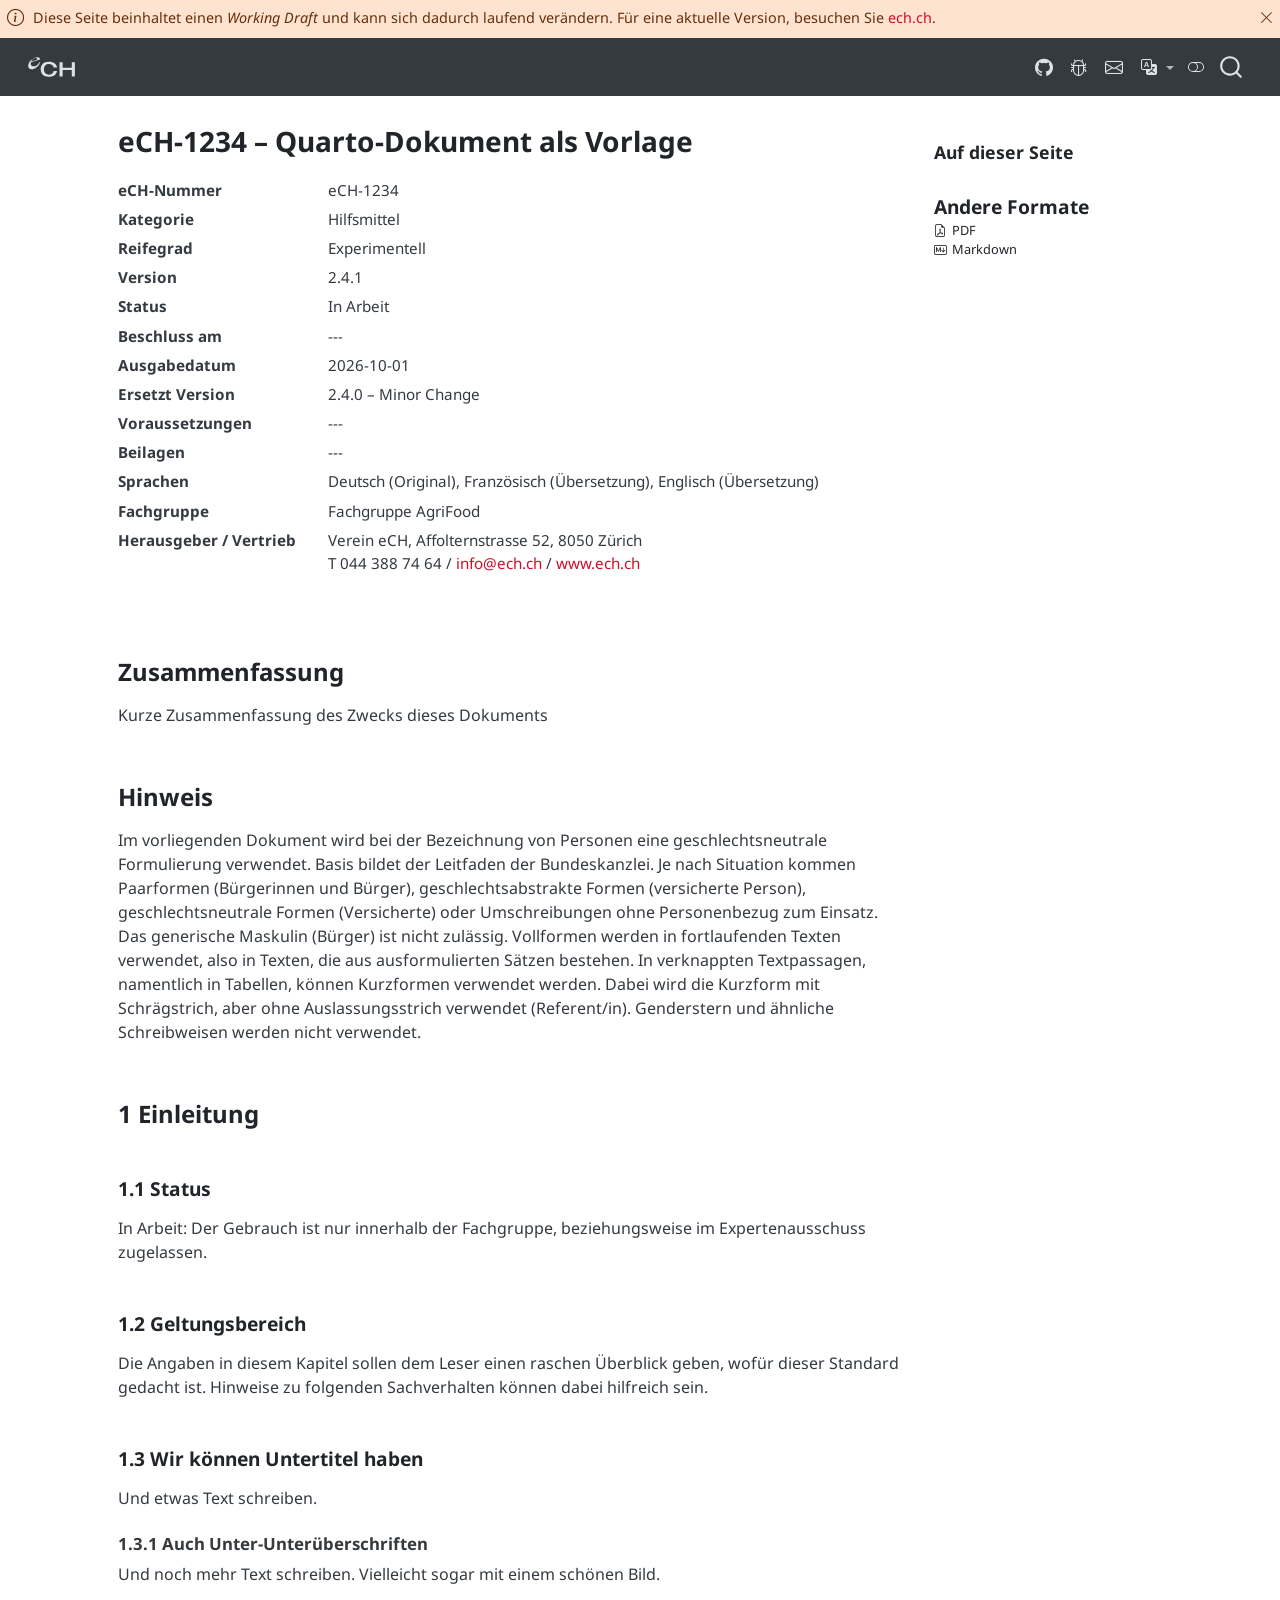
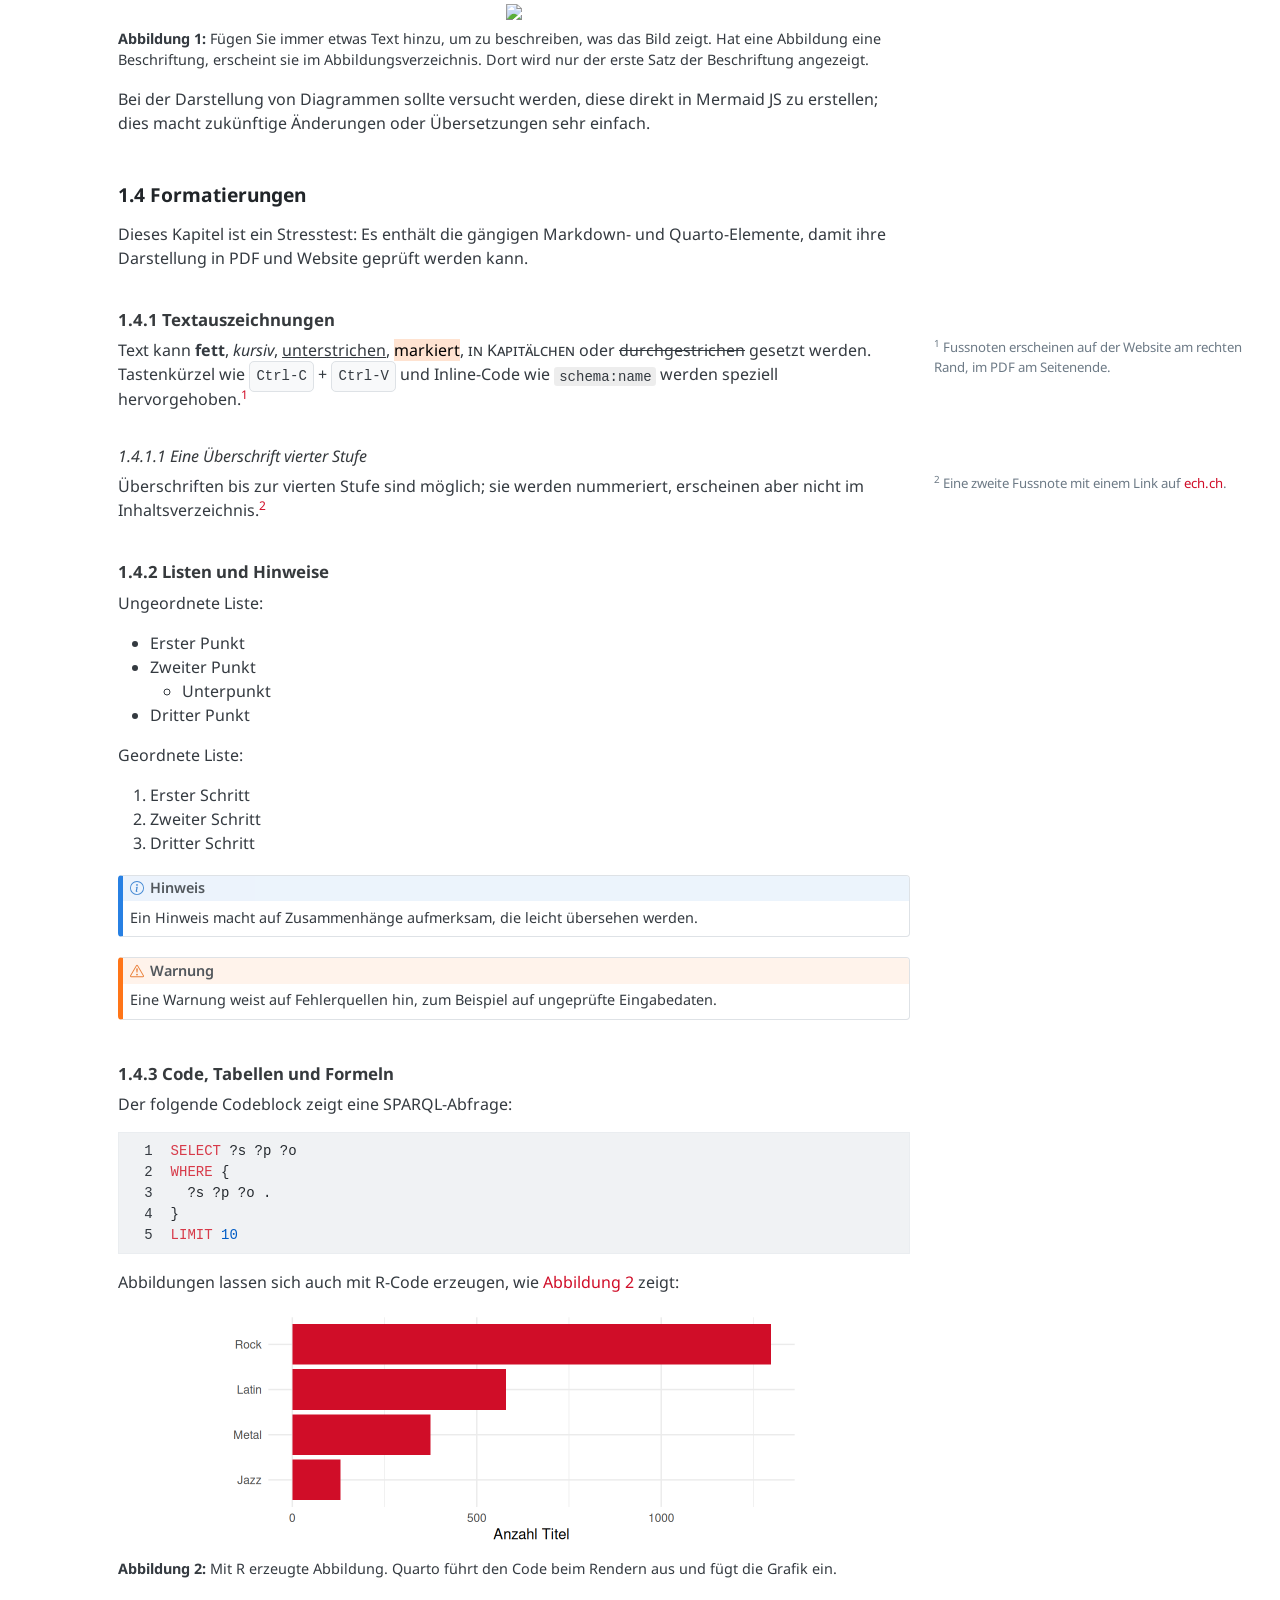
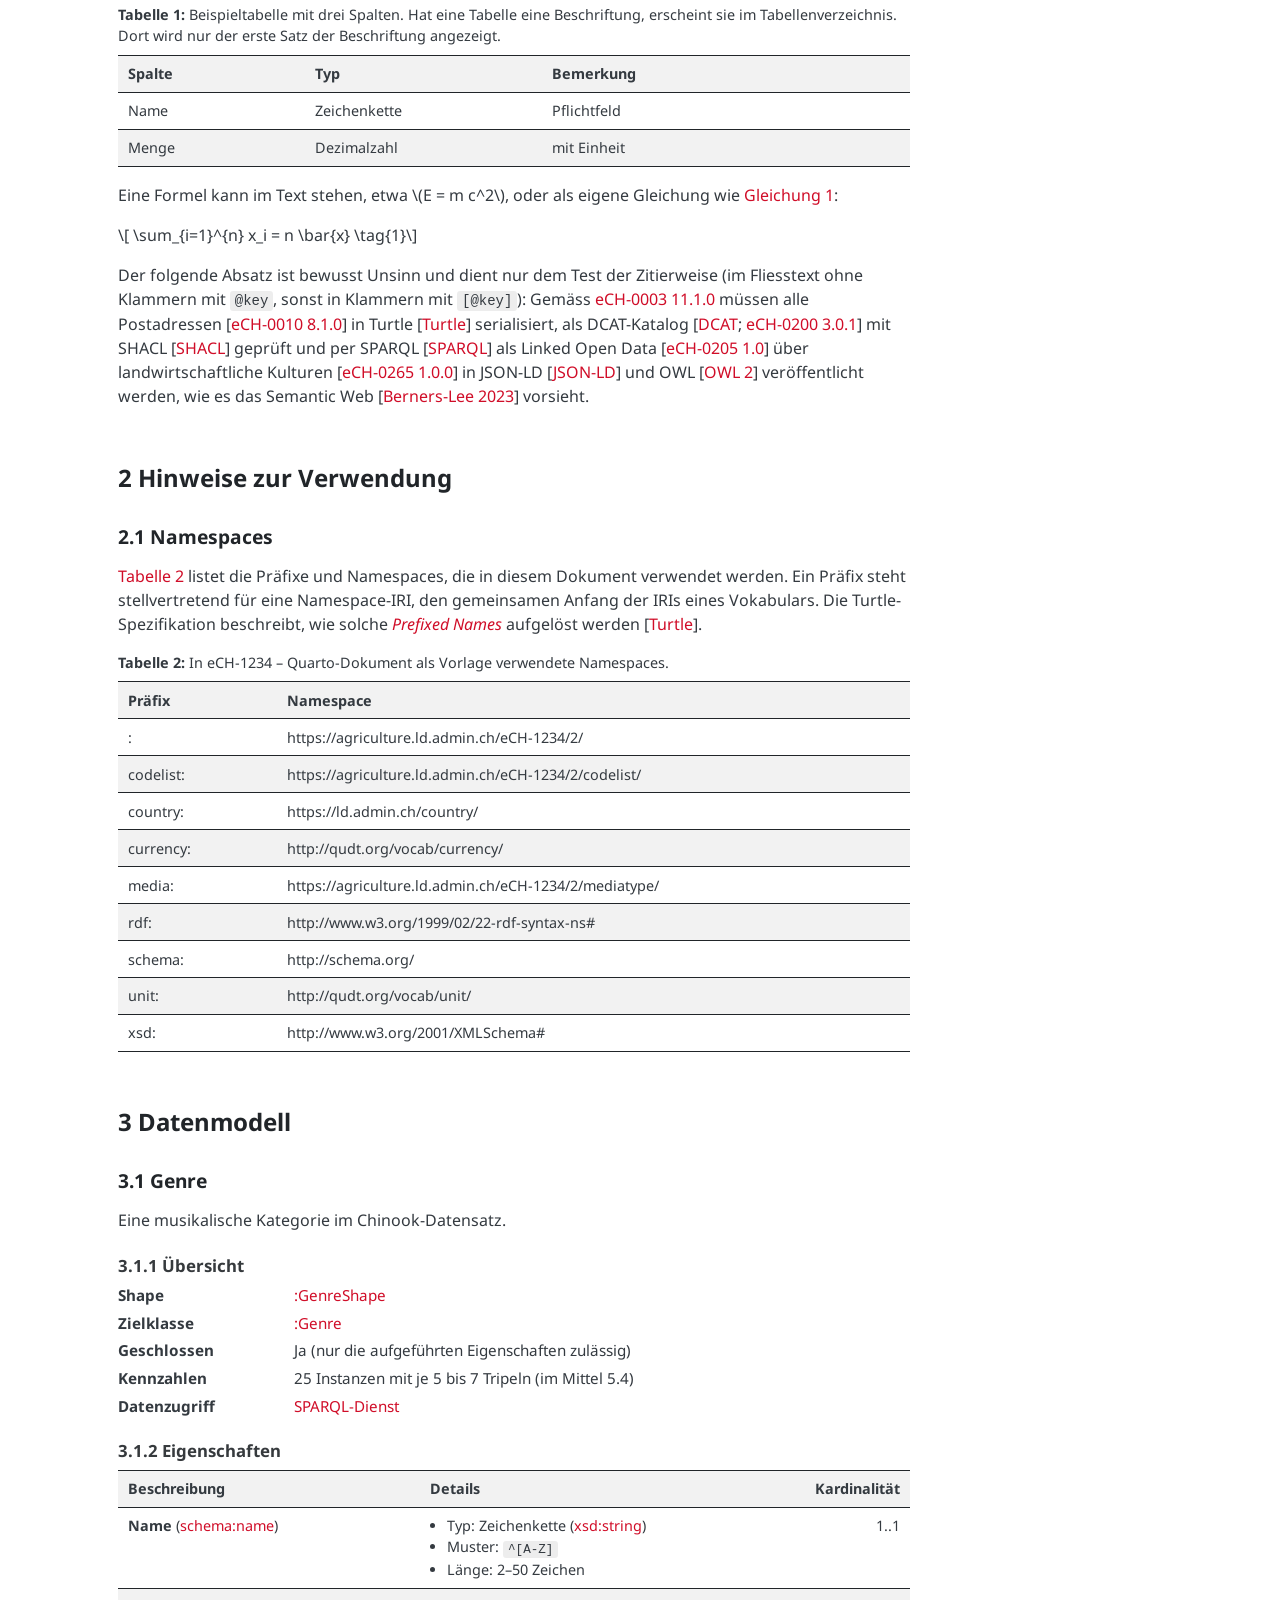
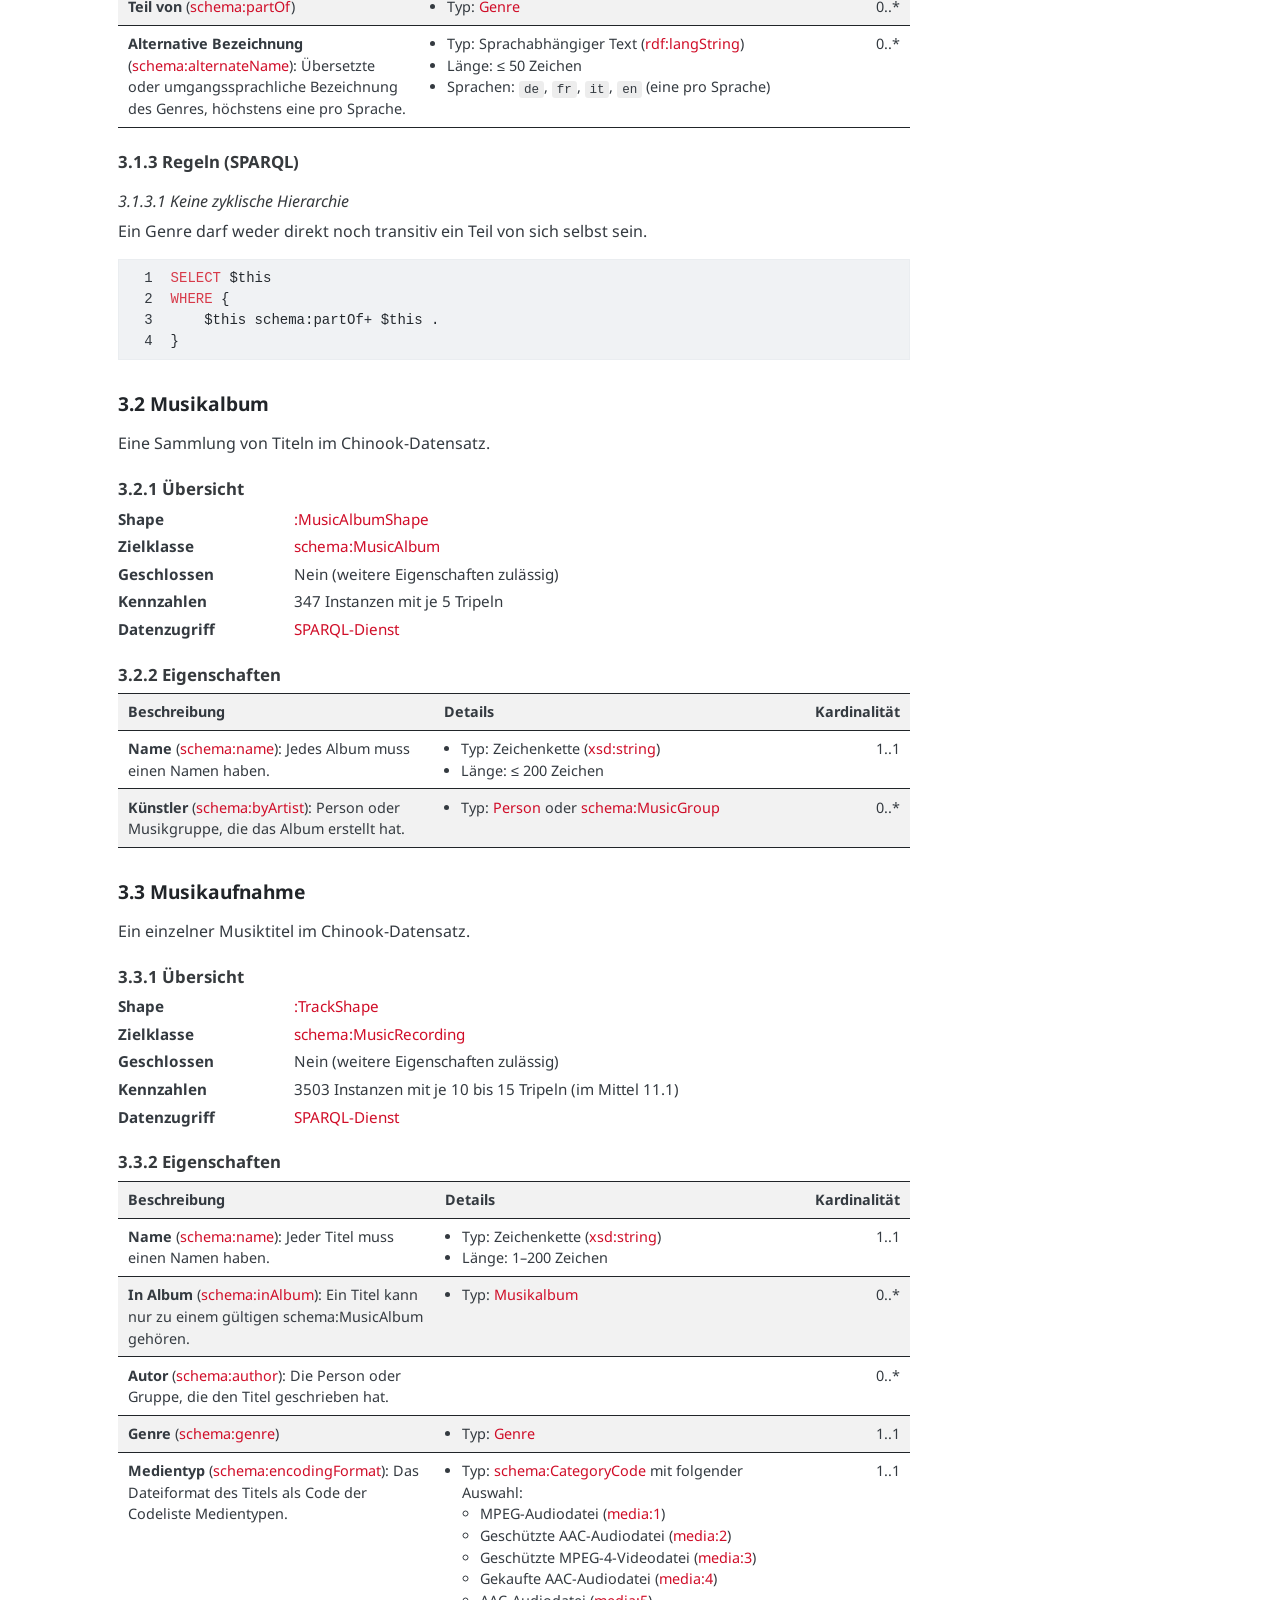
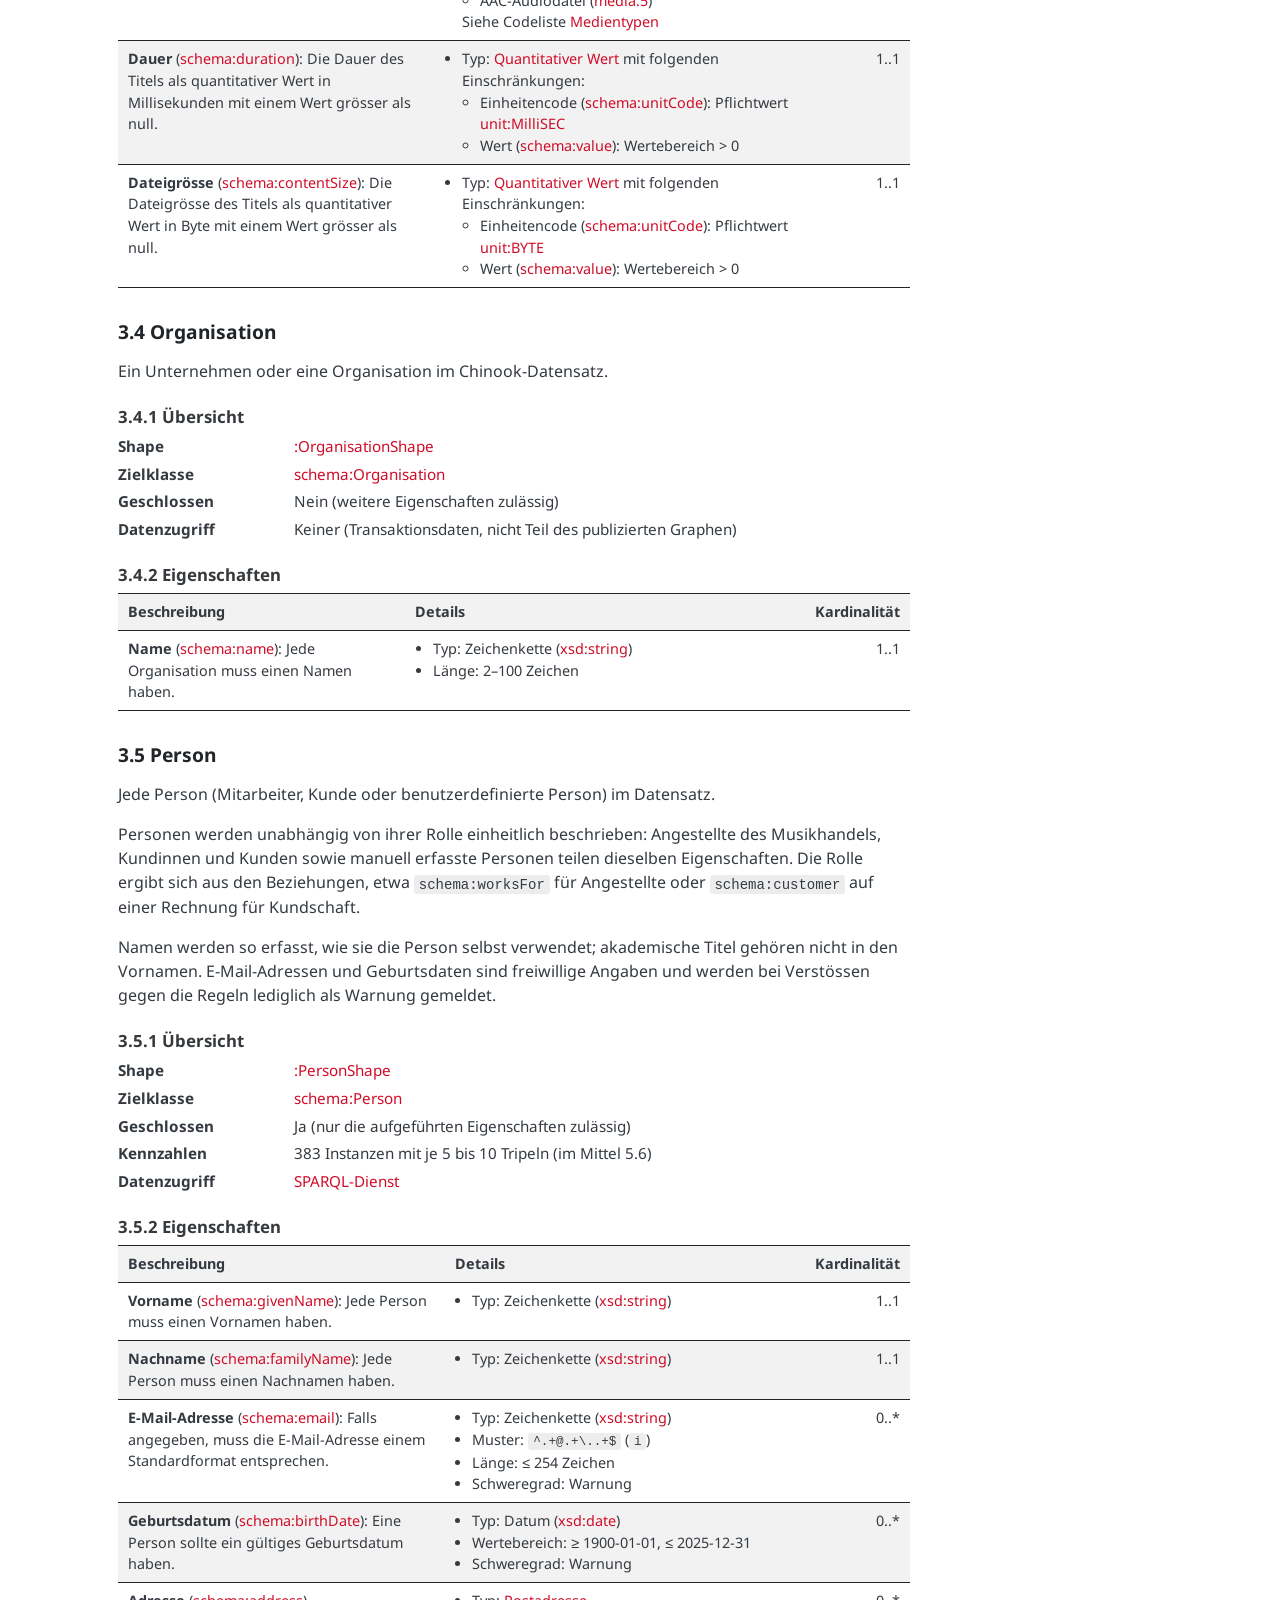
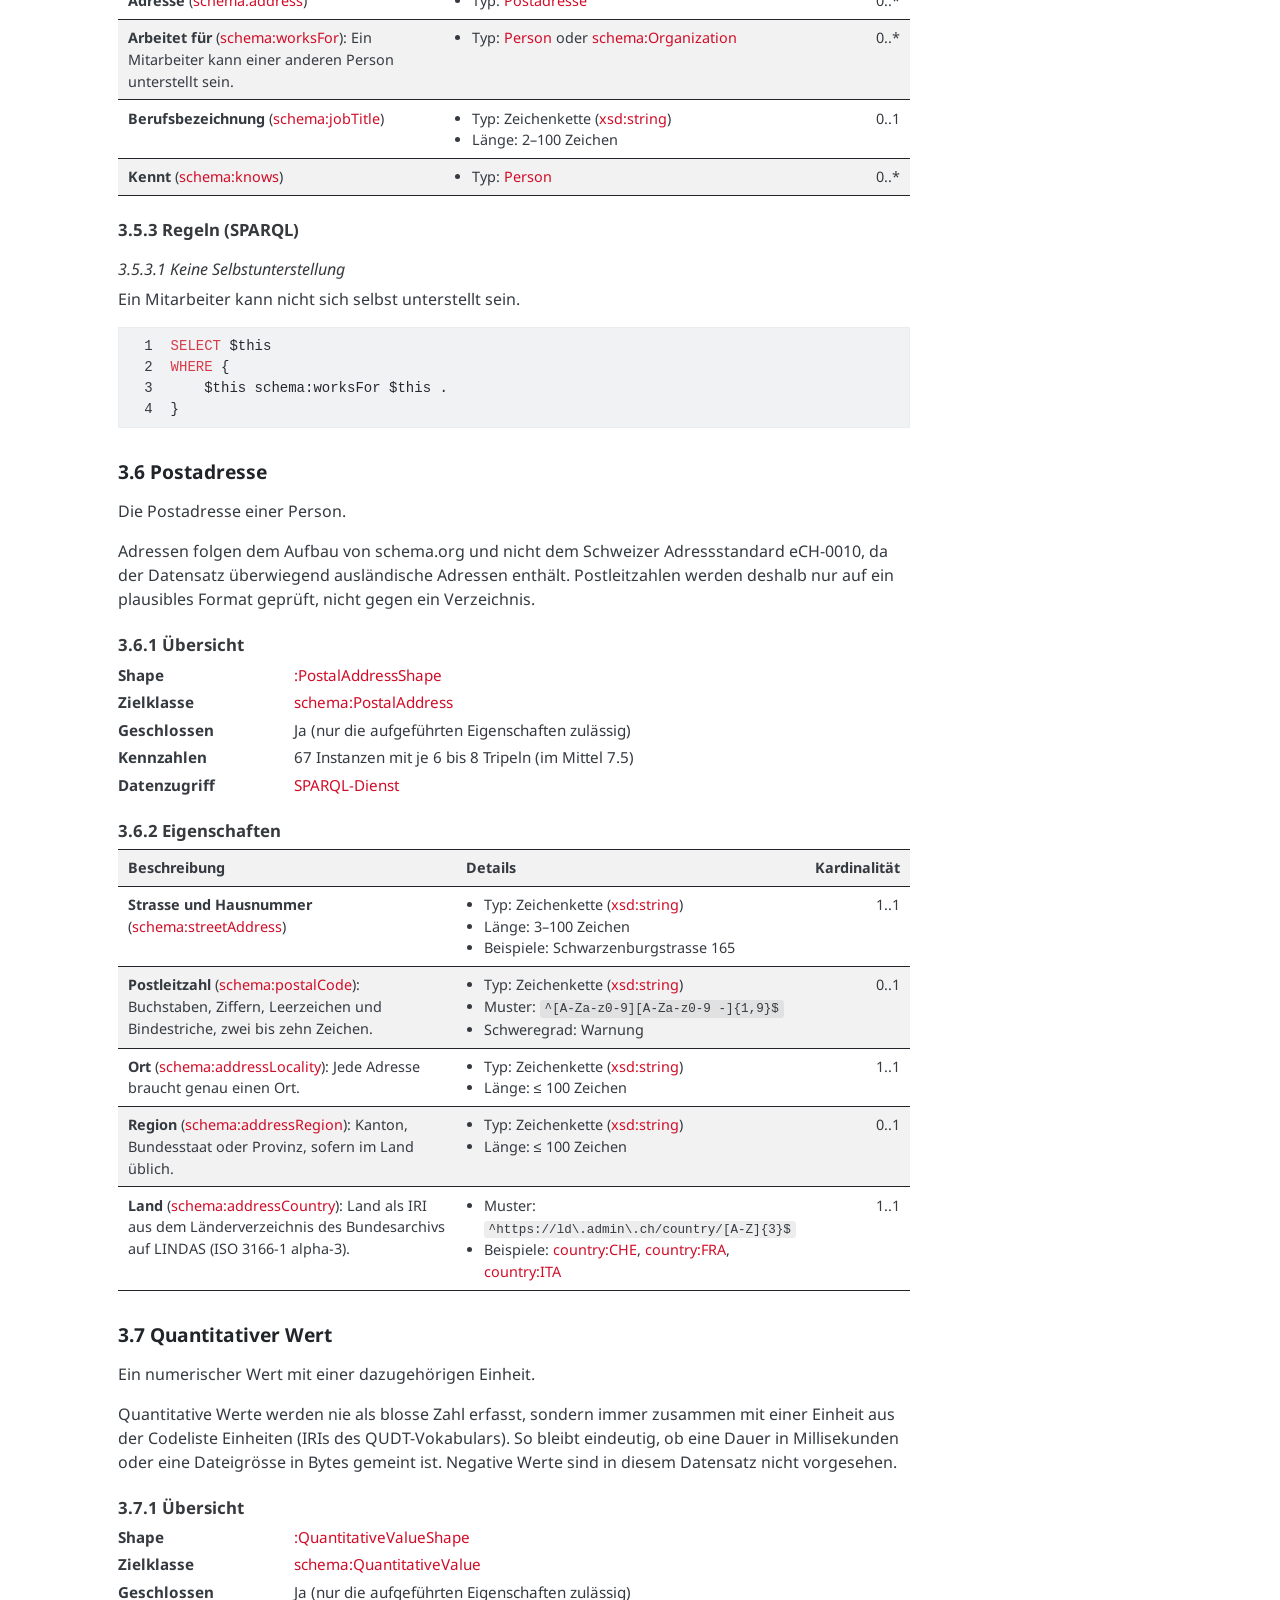
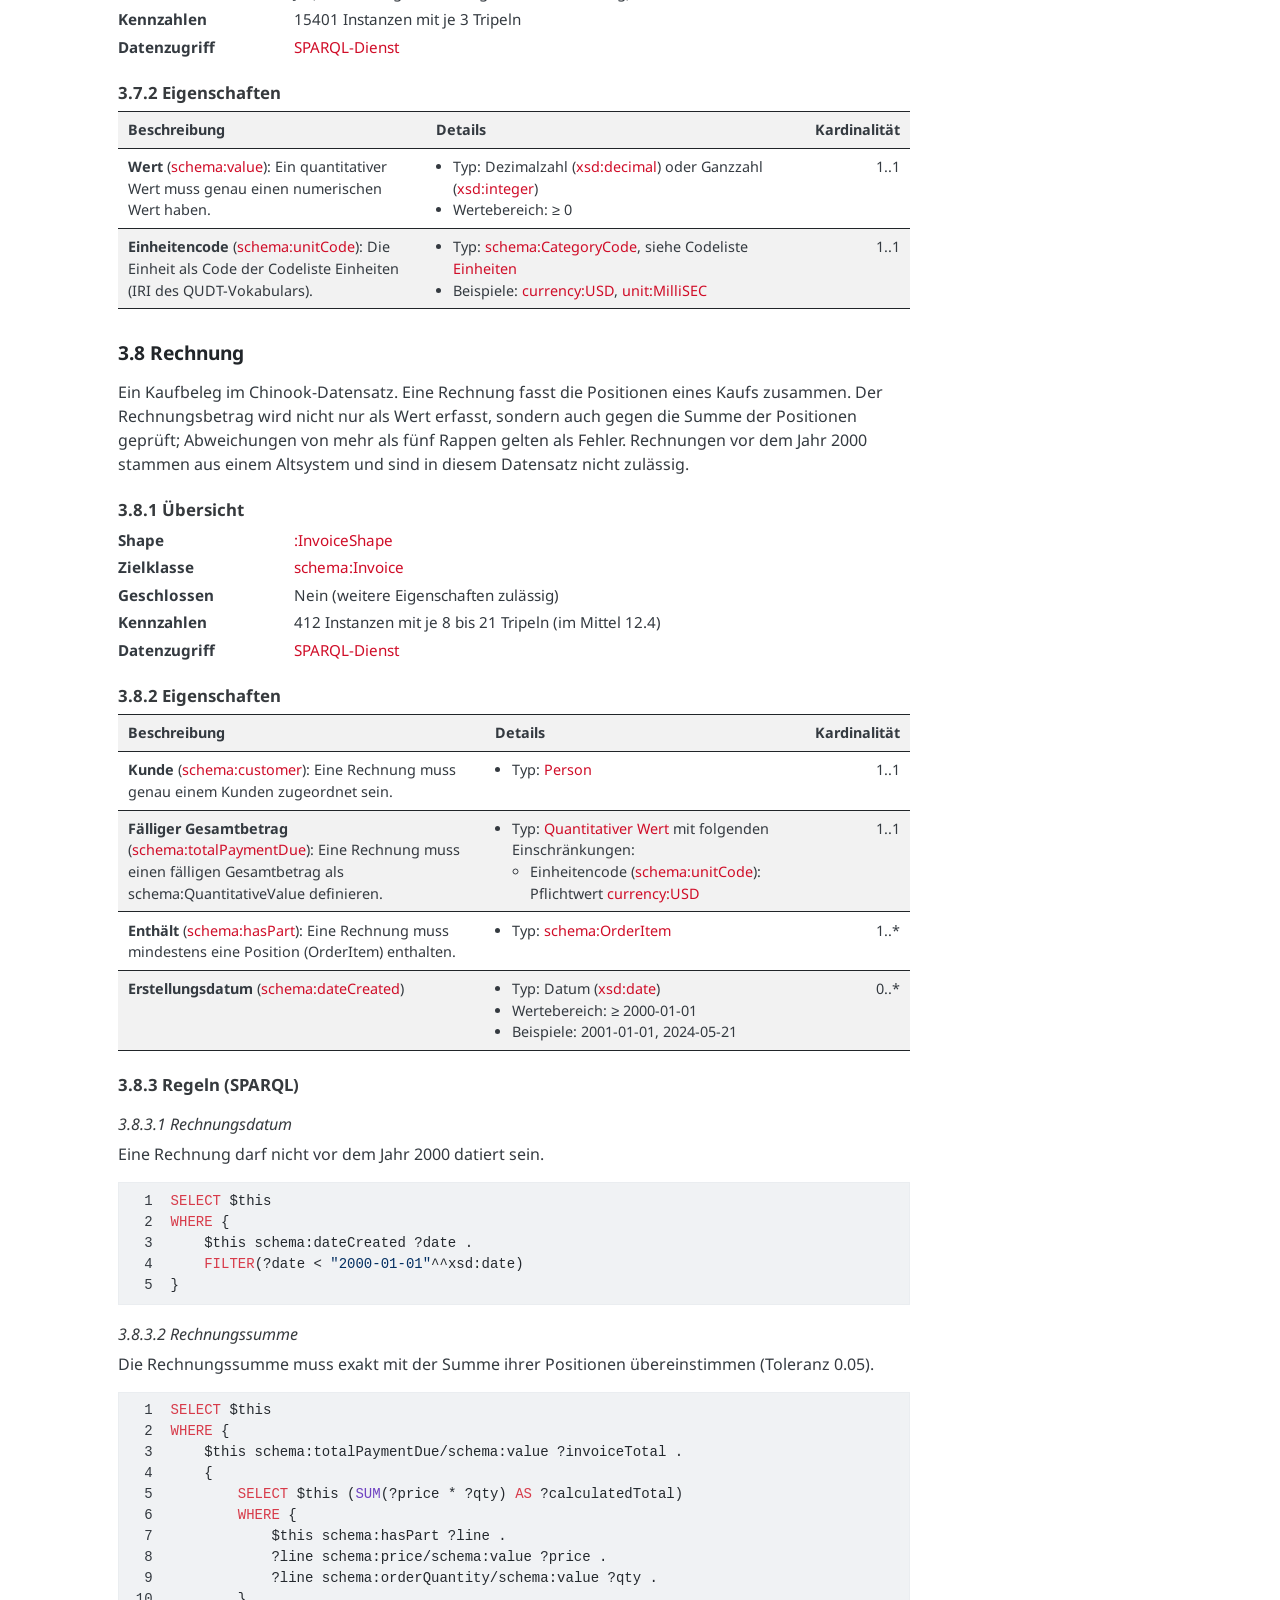
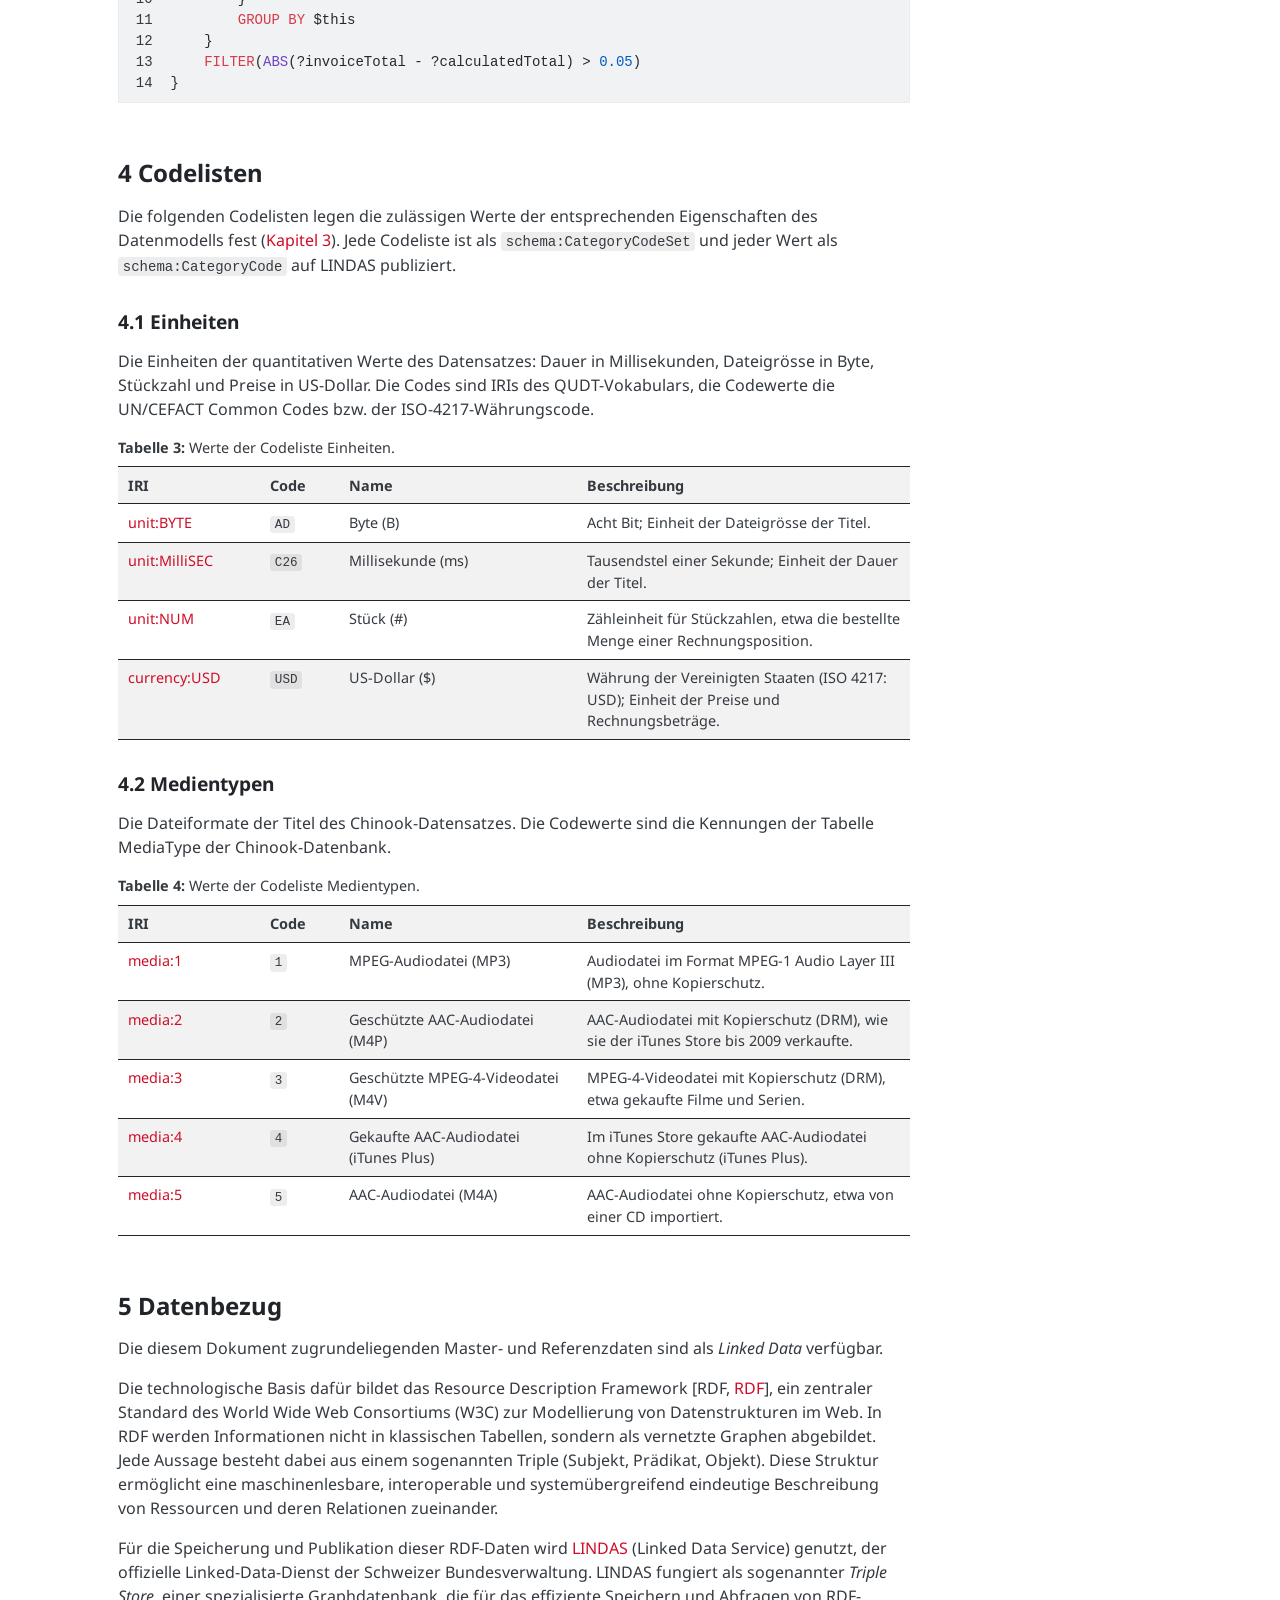
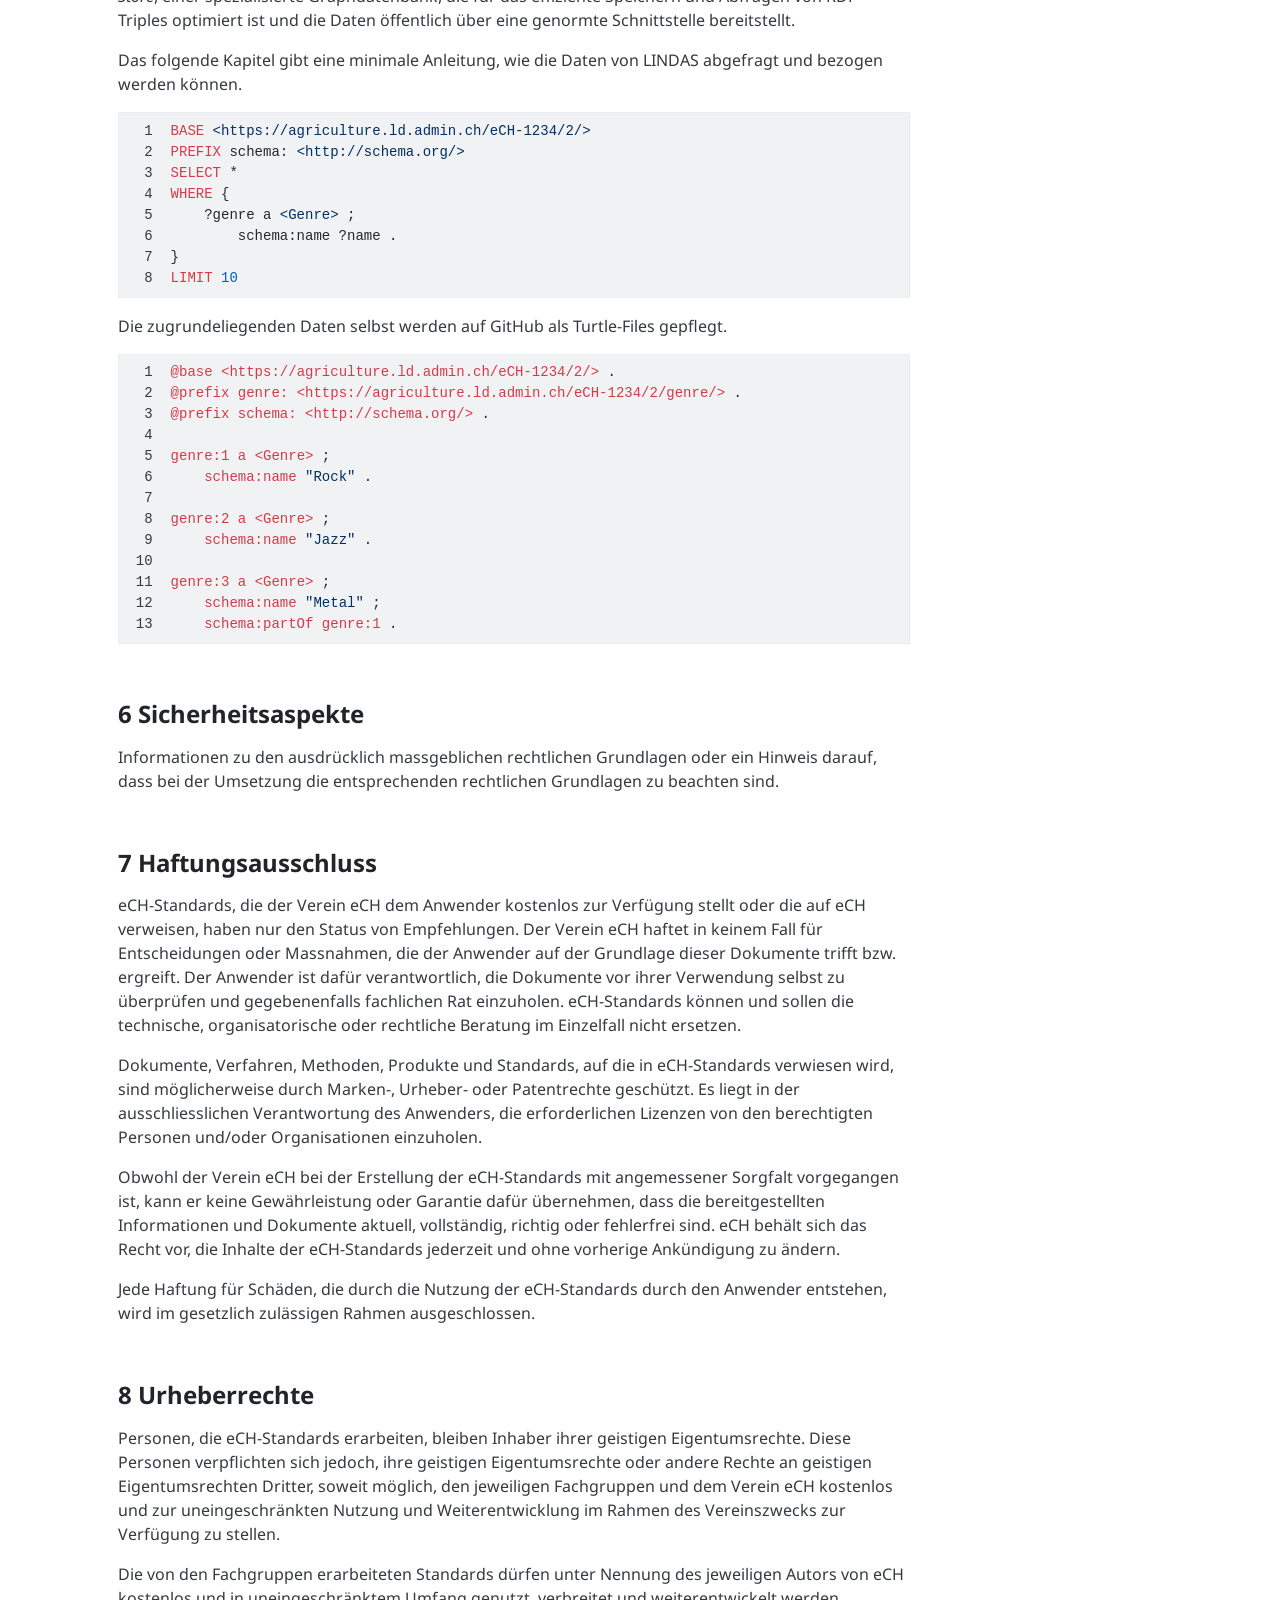
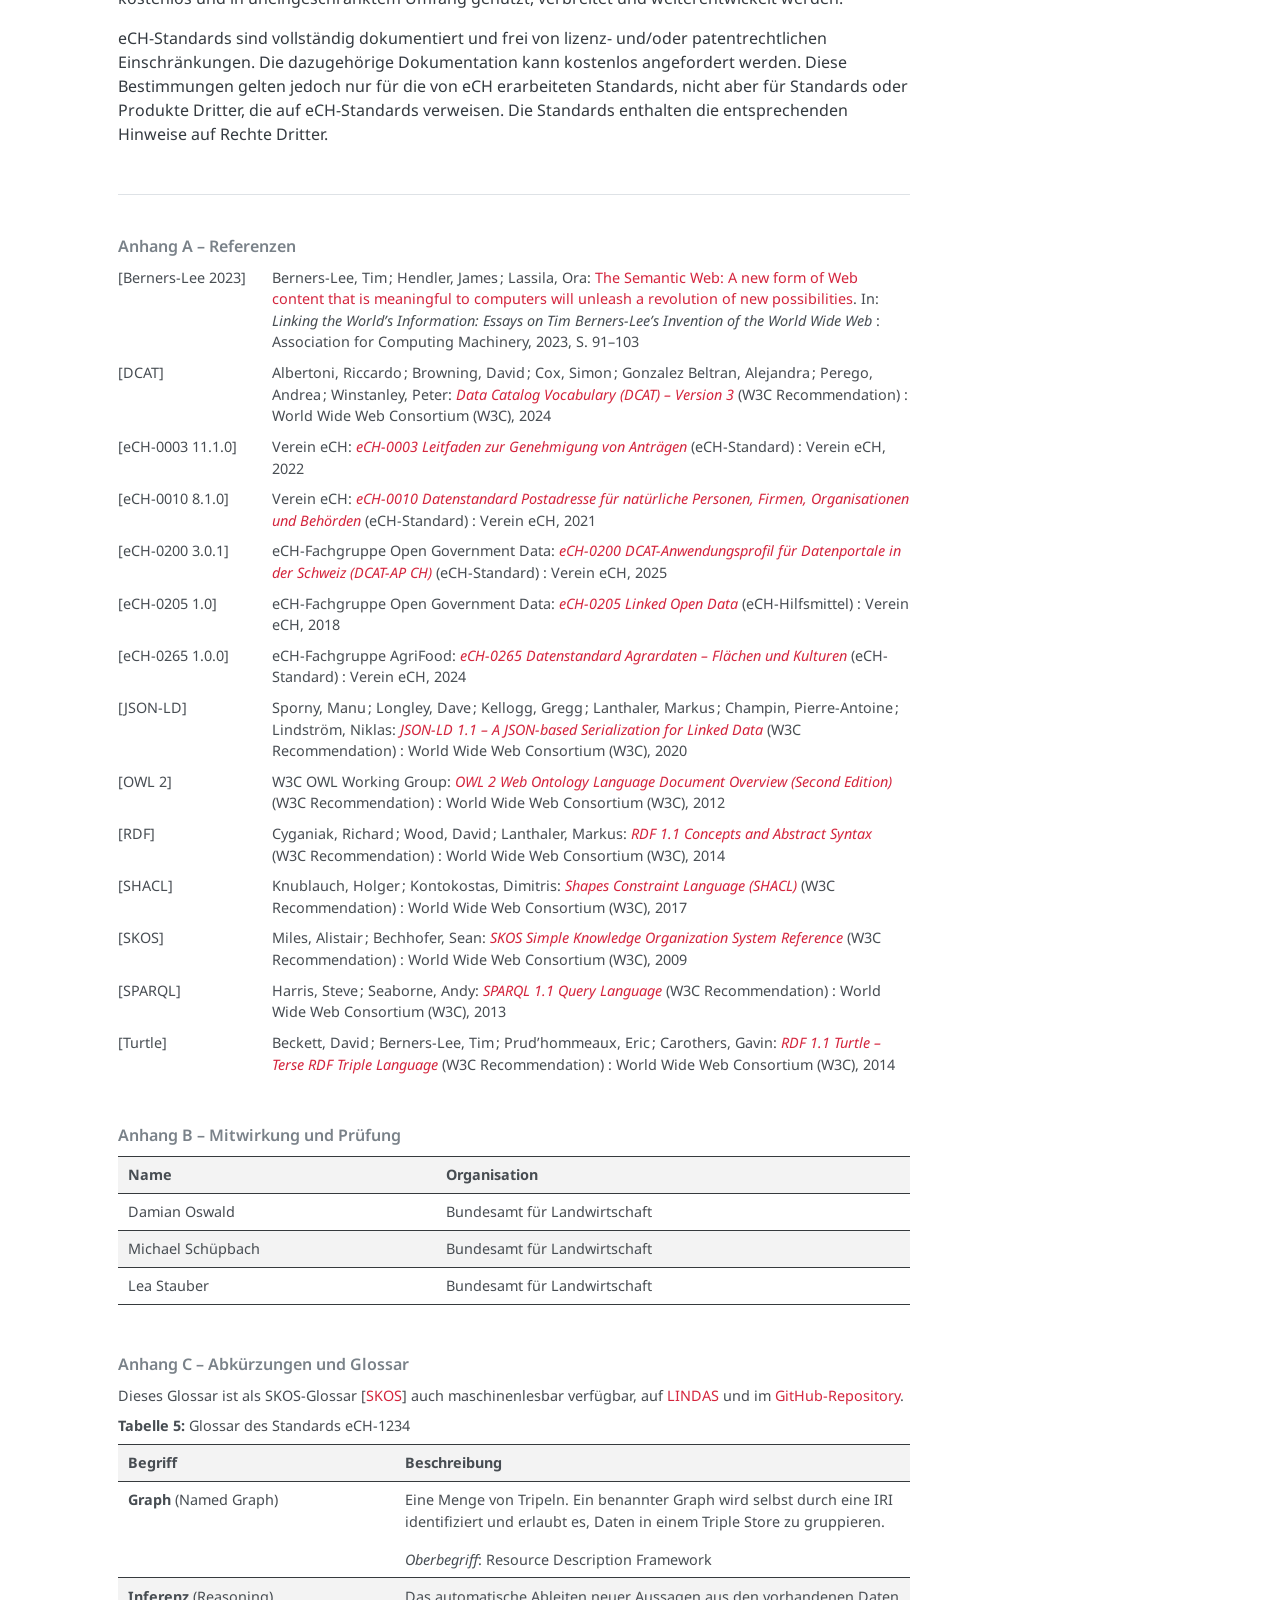
==== commit 637528b0: "deploy: e173dca985e7bd0d47fa7d638815577c8ec04ebd" ====
--- a/de/index.html
+++ b/de/index.html
@@ -703,12 +703,12 @@
 <p><span id="eq-example"><span class="math display">\[
 \sum_{i=1}^{n} x_i = n \bar{x}
 \tag{1}\]</span></span></p>
+<p>Der folgende Absatz ist bewusst Unsinn und dient nur dem Test der Zitierweise (im Fliesstext ohne Klammern mit <code>@key</code>, sonst in Klammern mit <code>[@key]</code>): Gemäss <span class="citation" data-cites="eCH-0003:11.1.0"><a href="#ref-eCH-0003:11.1.0" role="doc-biblioref">eCH-0003 11.1.0</a></span> müssen alle Postadressen <span class="citation" data-cites="eCH-0010:8.1.0">[<a href="#ref-eCH-0010:8.1.0" role="doc-biblioref">eCH-0010 8.1.0</a>]</span> in Turtle <span class="citation" data-cites="Turtle">[<a href="#ref-Turtle" role="doc-biblioref">Turtle</a>]</span> serialisiert, als DCAT-Katalog <span class="citation" data-cites="DCAT eCH-0200:3.0.1">[<a href="#ref-DCAT" role="doc-biblioref">DCAT</a>; <a href="#ref-eCH-0200:3.0.1" role="doc-biblioref">eCH-0200 3.0.1</a>]</span> mit SHACL <span class="citation" data-cites="SHACL">[<a href="#ref-SHACL" role="doc-biblioref">SHACL</a>]</span> geprüft und per SPARQL <span class="citation" data-cites="SPARQL">[<a href="#ref-SPARQL" role="doc-biblioref">SPARQL</a>]</span> als Linked Open Data <span class="citation" data-cites="eCH-0205:1.0">[<a href="#ref-eCH-0205:1.0" role="doc-biblioref">eCH-0205 1.0</a>]</span> über landwirtschaftliche Kulturen <span class="citation" data-cites="eCH-0265:1.0.0">[<a href="#ref-eCH-0265:1.0.0" role="doc-biblioref">eCH-0265 1.0.0</a>]</span> in JSON-LD <span class="citation" data-cites="JSON-LD">[<a href="#ref-JSON-LD" role="doc-biblioref">JSON-LD</a>]</span> und OWL <span class="citation" data-cites="OWL2">[<a href="#ref-OWL2" role="doc-biblioref">OWL 2</a>]</span> veröffentlicht werden, wie es das Semantic Web <span class="citation" data-cites="berners2023semantic">[<a href="#ref-berners2023semantic" role="doc-biblioref">Berners-Lee 2023</a>]</span> vorsieht.</p>
 </section>
 </section>
 </section>
 <section id="sec-usage-notes" class="level1" data-number="2">
 <h1 data-number="2"><span class="header-section-number">2</span> Hinweise zur Verwendung</h1>
-<p>Der folgende Absatz ist bewusst Unsinn und dient nur dem Test der Zitierweise (im Fliesstext ohne Klammern mit <code>@key</code>, sonst in Klammern mit <code>[@key]</code>): Gemäss <span class="citation" data-cites="eCH-0003:11.1.0"><a href="#ref-eCH-0003:11.1.0" role="doc-biblioref">eCH-0003 11.1.0</a></span> müssen alle Postadressen <span class="citation" data-cites="eCH-0010:8.1.0">[<a href="#ref-eCH-0010:8.1.0" role="doc-biblioref">eCH-0010 8.1.0</a>]</span> in Turtle <span class="citation" data-cites="Turtle">[<a href="#ref-Turtle" role="doc-biblioref">Turtle</a>]</span> serialisiert, als DCAT-Katalog <span class="citation" data-cites="DCAT eCH-0200:3.0.1">[<a href="#ref-DCAT" role="doc-biblioref">DCAT</a>; <a href="#ref-eCH-0200:3.0.1" role="doc-biblioref">eCH-0200 3.0.1</a>]</span> mit SHACL <span class="citation" data-cites="SHACL">[<a href="#ref-SHACL" role="doc-biblioref">SHACL</a>]</span> geprüft und per SPARQL <span class="citation" data-cites="SPARQL">[<a href="#ref-SPARQL" role="doc-biblioref">SPARQL</a>]</span> als Linked Open Data <span class="citation" data-cites="eCH-0205:1.0">[<a href="#ref-eCH-0205:1.0" role="doc-biblioref">eCH-0205 1.0</a>]</span> über landwirtschaftliche Kulturen <span class="citation" data-cites="eCH-0265:1.0.0">[<a href="#ref-eCH-0265:1.0.0" role="doc-biblioref">eCH-0265 1.0.0</a>]</span> in JSON-LD <span class="citation" data-cites="JSON-LD">[<a href="#ref-JSON-LD" role="doc-biblioref">JSON-LD</a>]</span> und OWL <span class="citation" data-cites="OWL2">[<a href="#ref-OWL2" role="doc-biblioref">OWL 2</a>]</span> veröffentlicht werden, wie es das Semantic Web <span class="citation" data-cites="berners2023semantic">[<a href="#ref-berners2023semantic" role="doc-biblioref">Berners-Lee 2023</a>]</span> vorsieht.</p>
 <section id="sec-namespaces" class="level2" data-number="2.1">
 <h2 data-number="2.1" class="anchored" data-anchor-id="sec-namespaces"><span class="header-section-number">2.1</span> Namespaces</h2>
 <p><a href="#tbl-namespaces" class="quarto-xref">Tabelle&nbsp;2</a> listet die Präfixe und Namespaces, die in diesem Dokument verwendet werden. Ein Präfix steht stellvertretend für eine Namespace-IRI, den gemeinsamen Anfang der IRIs eines Vokabulars. Die Turtle-Spezifikation beschreibt, wie solche <a href="https://www.w3.org/TR/turtle/#prefixed-name"><em>Prefixed Names</em></a> aufgelöst werden <span class="citation" data-cites="Turtle">[<a href="#ref-Turtle" role="doc-biblioref">Turtle</a>]</span>.</p>
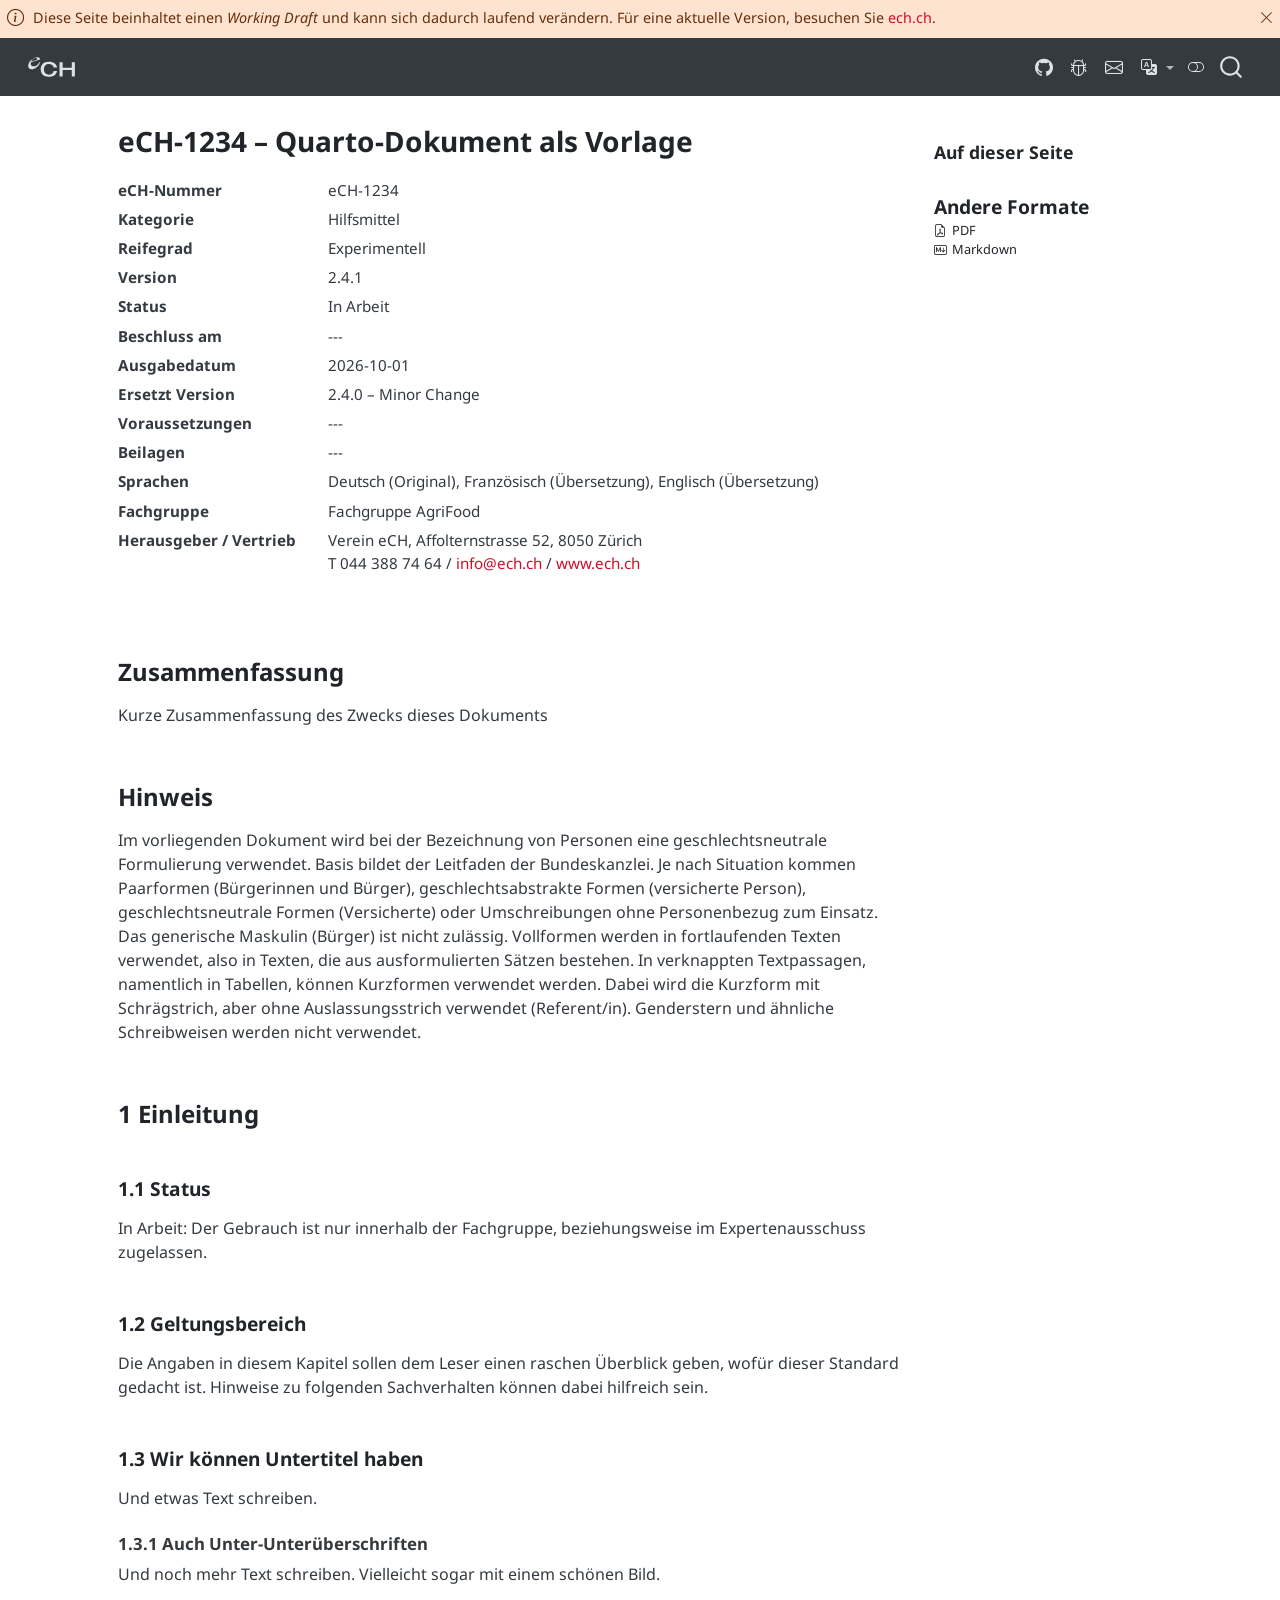
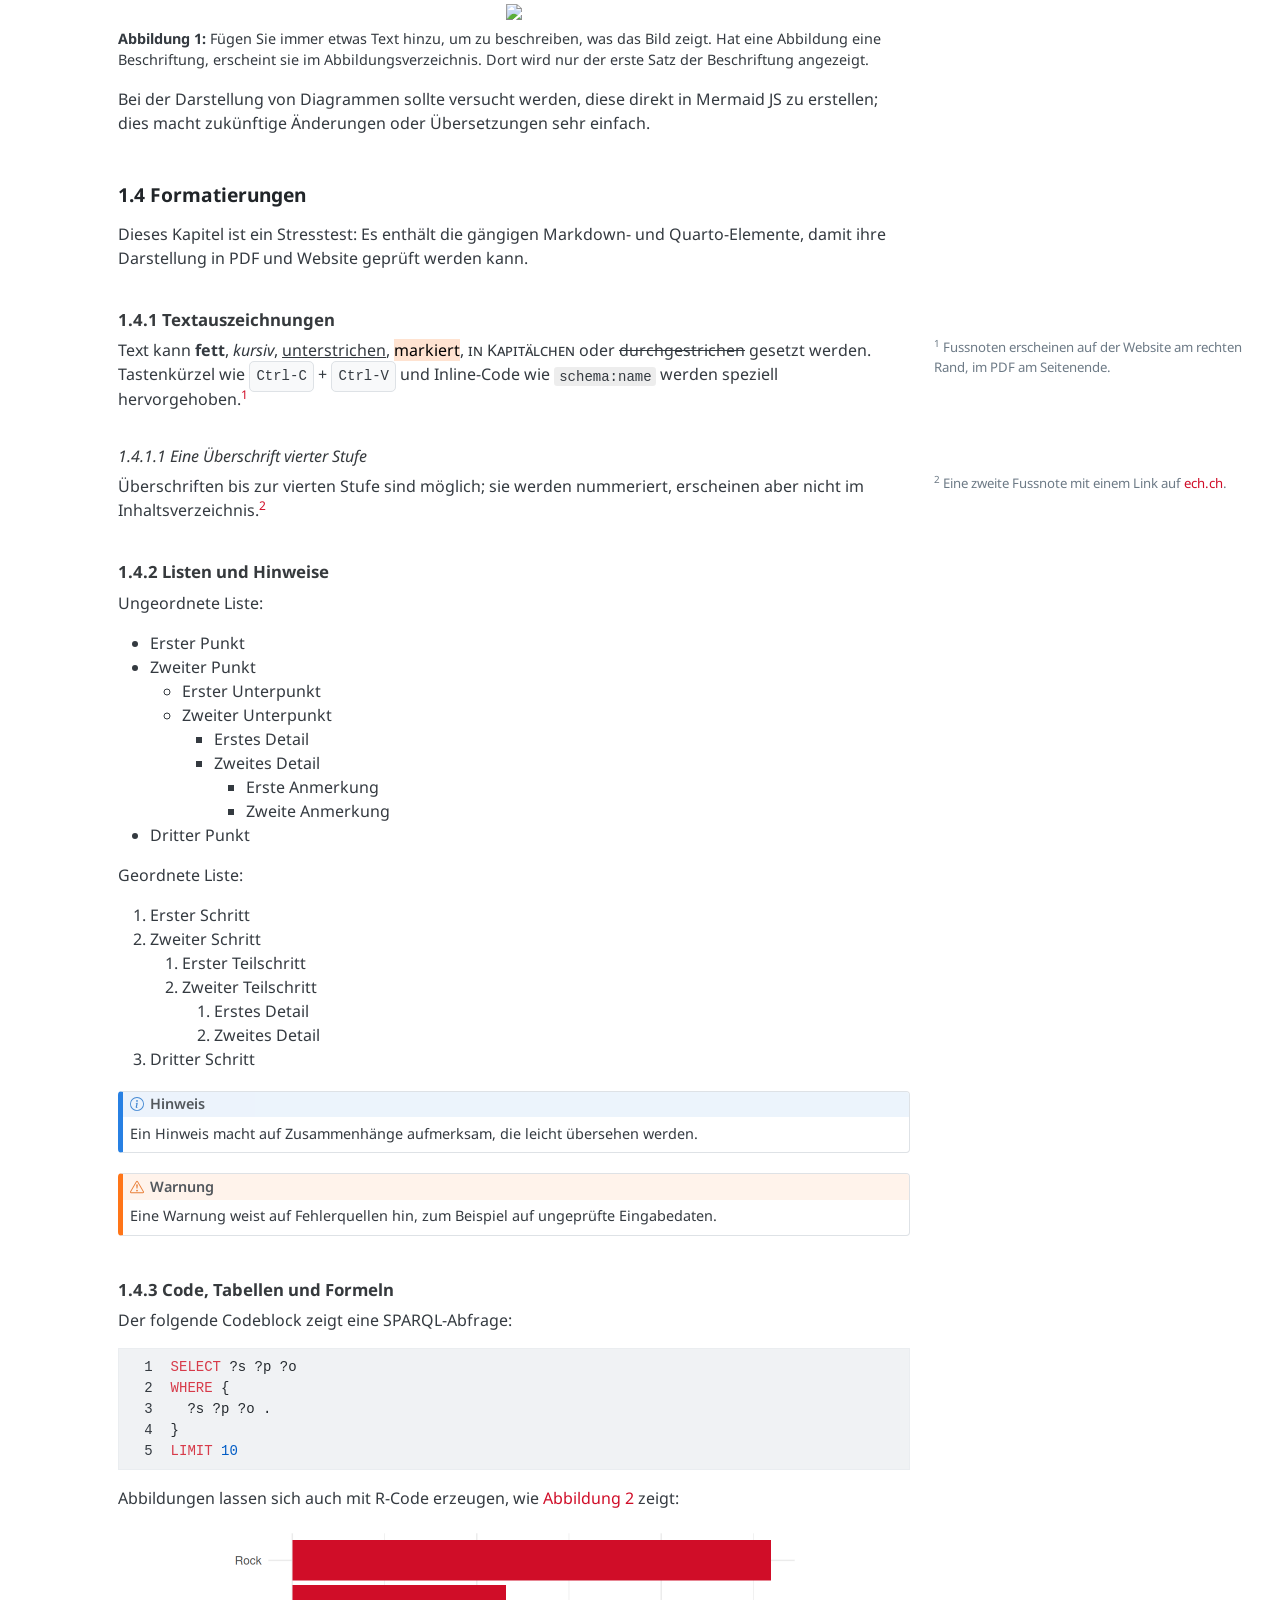
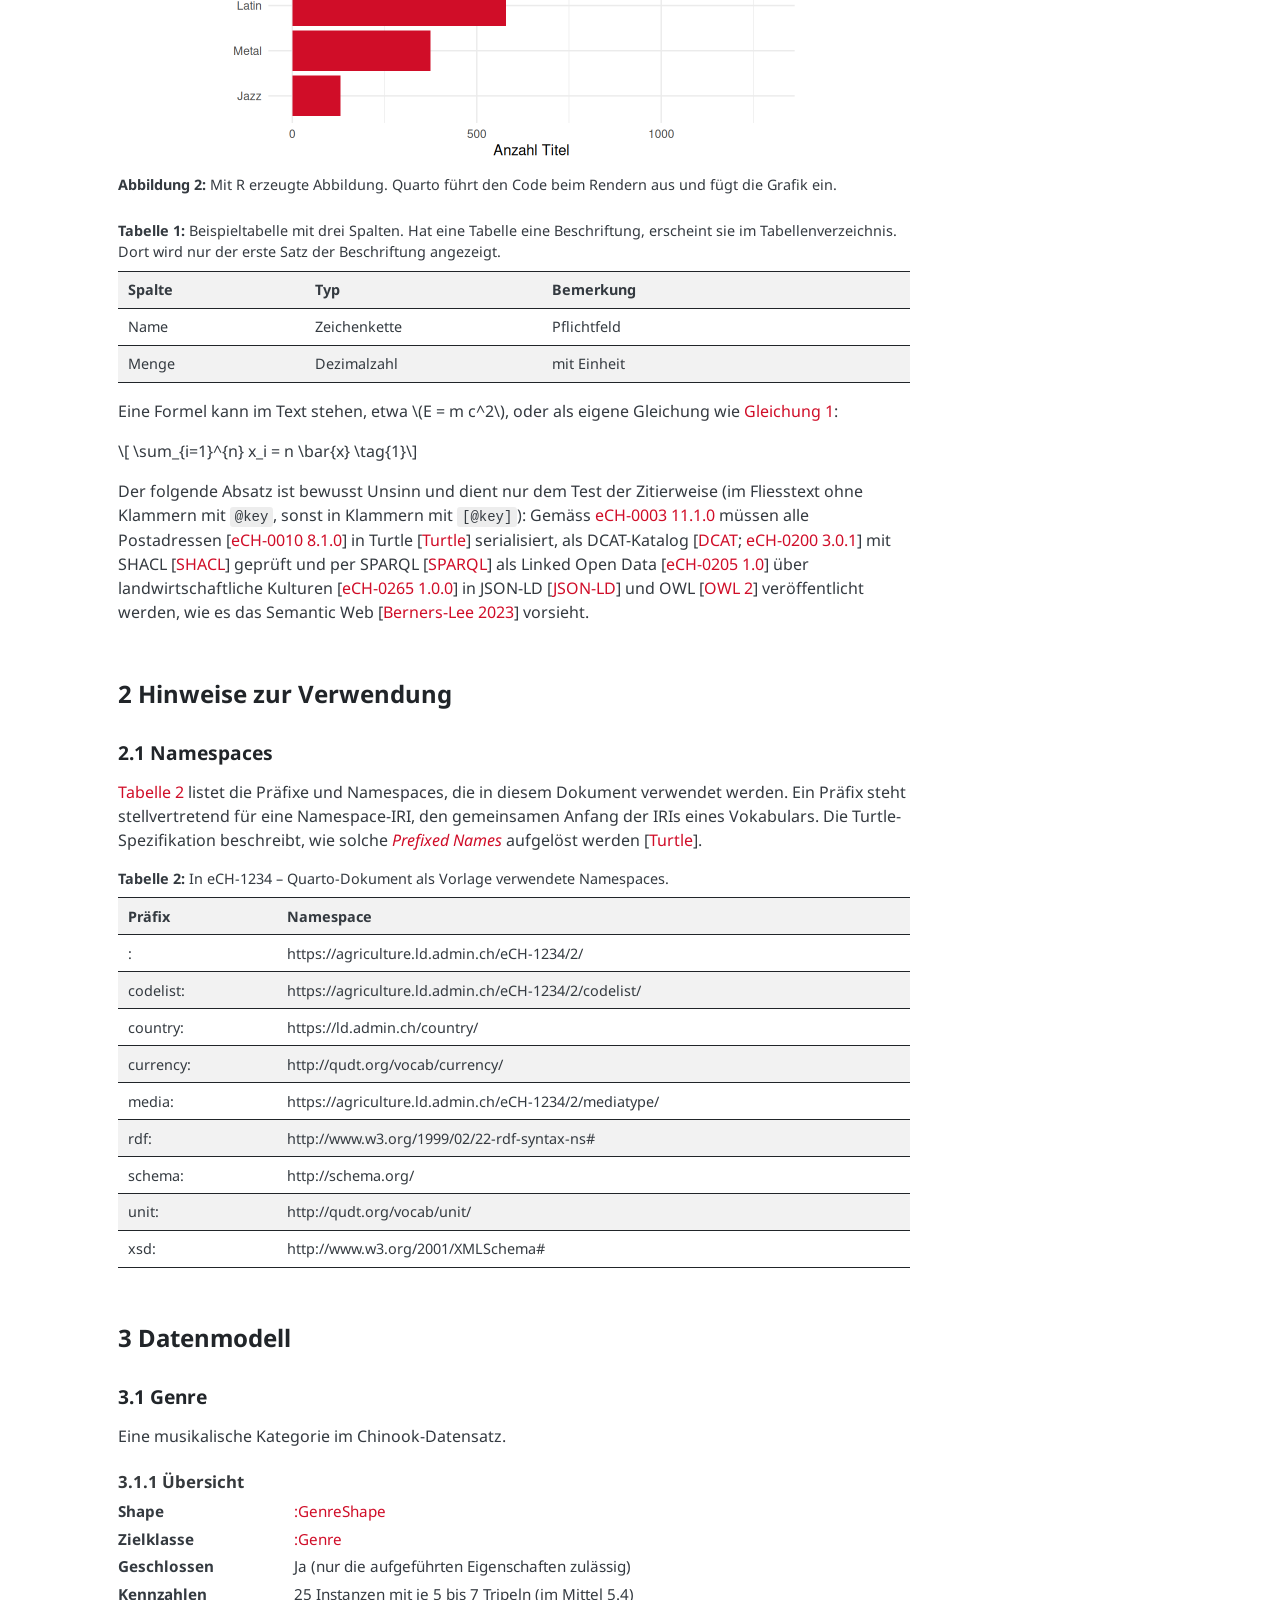
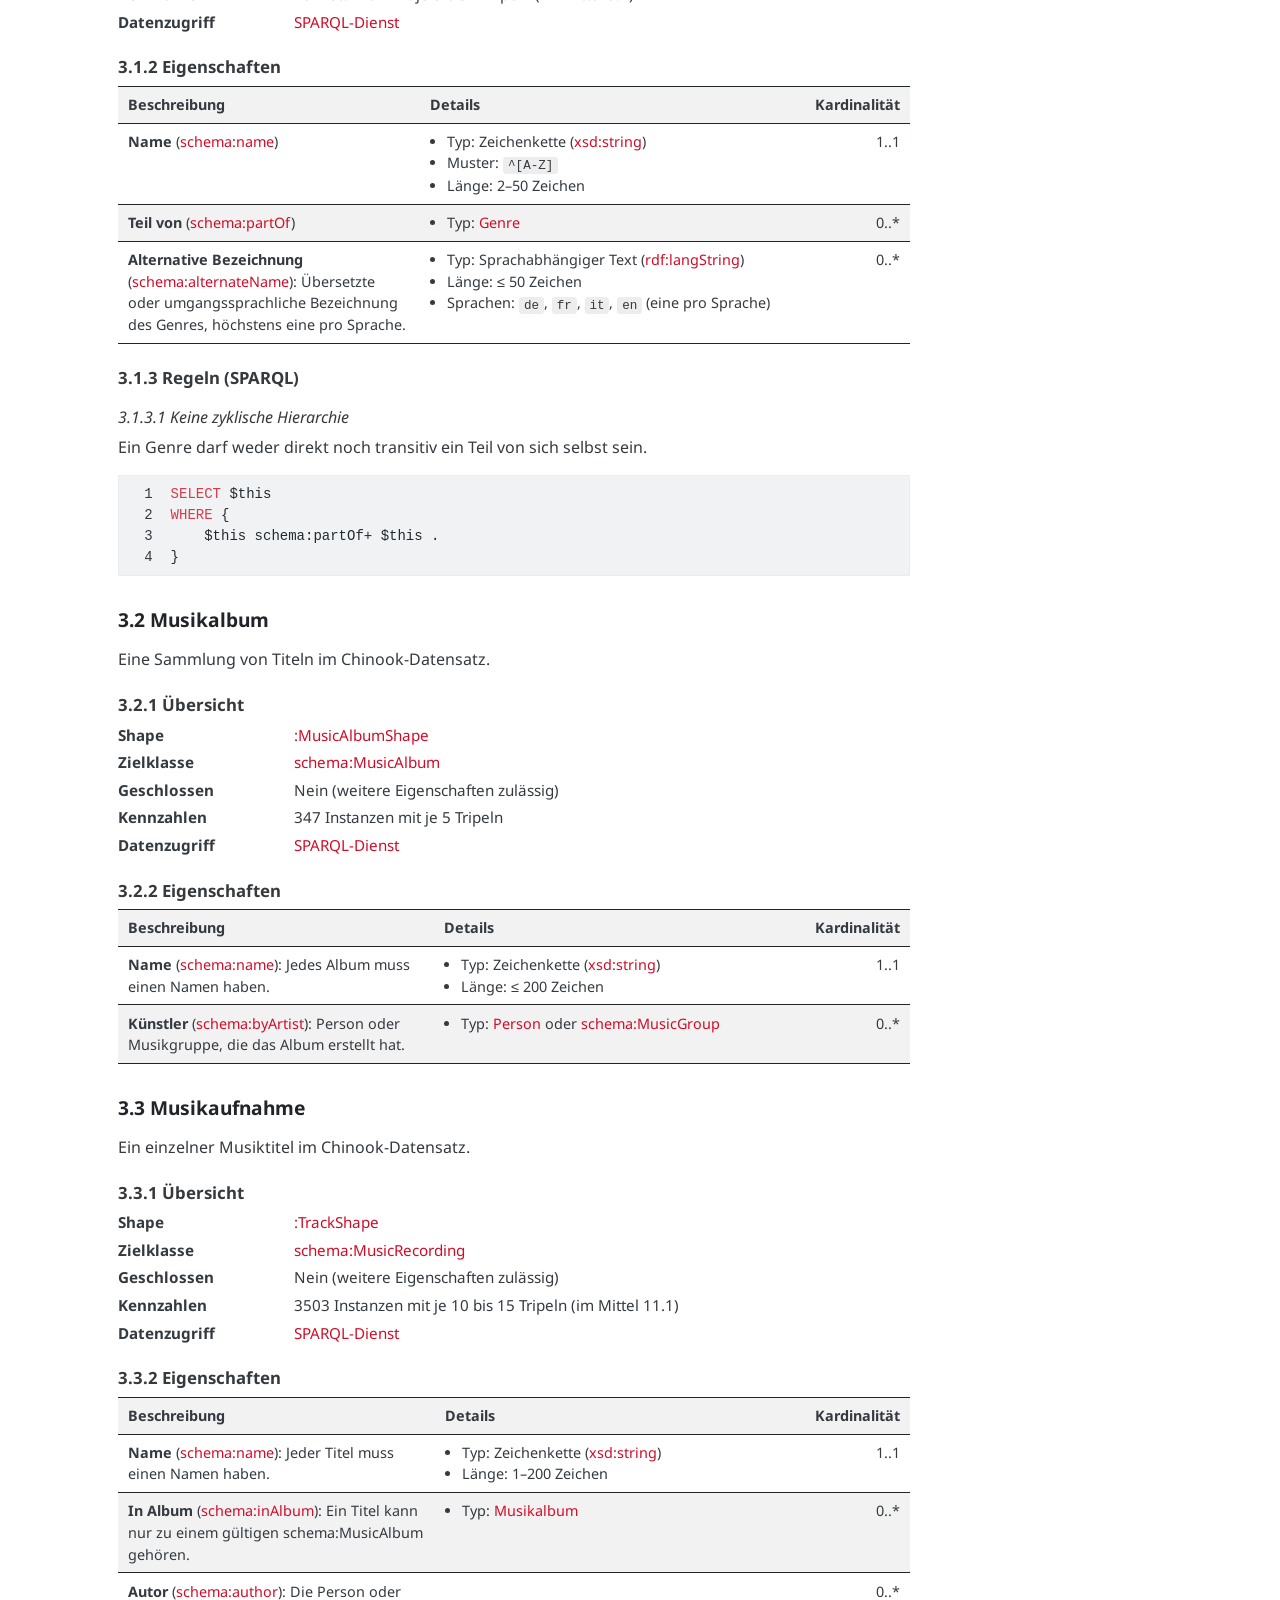
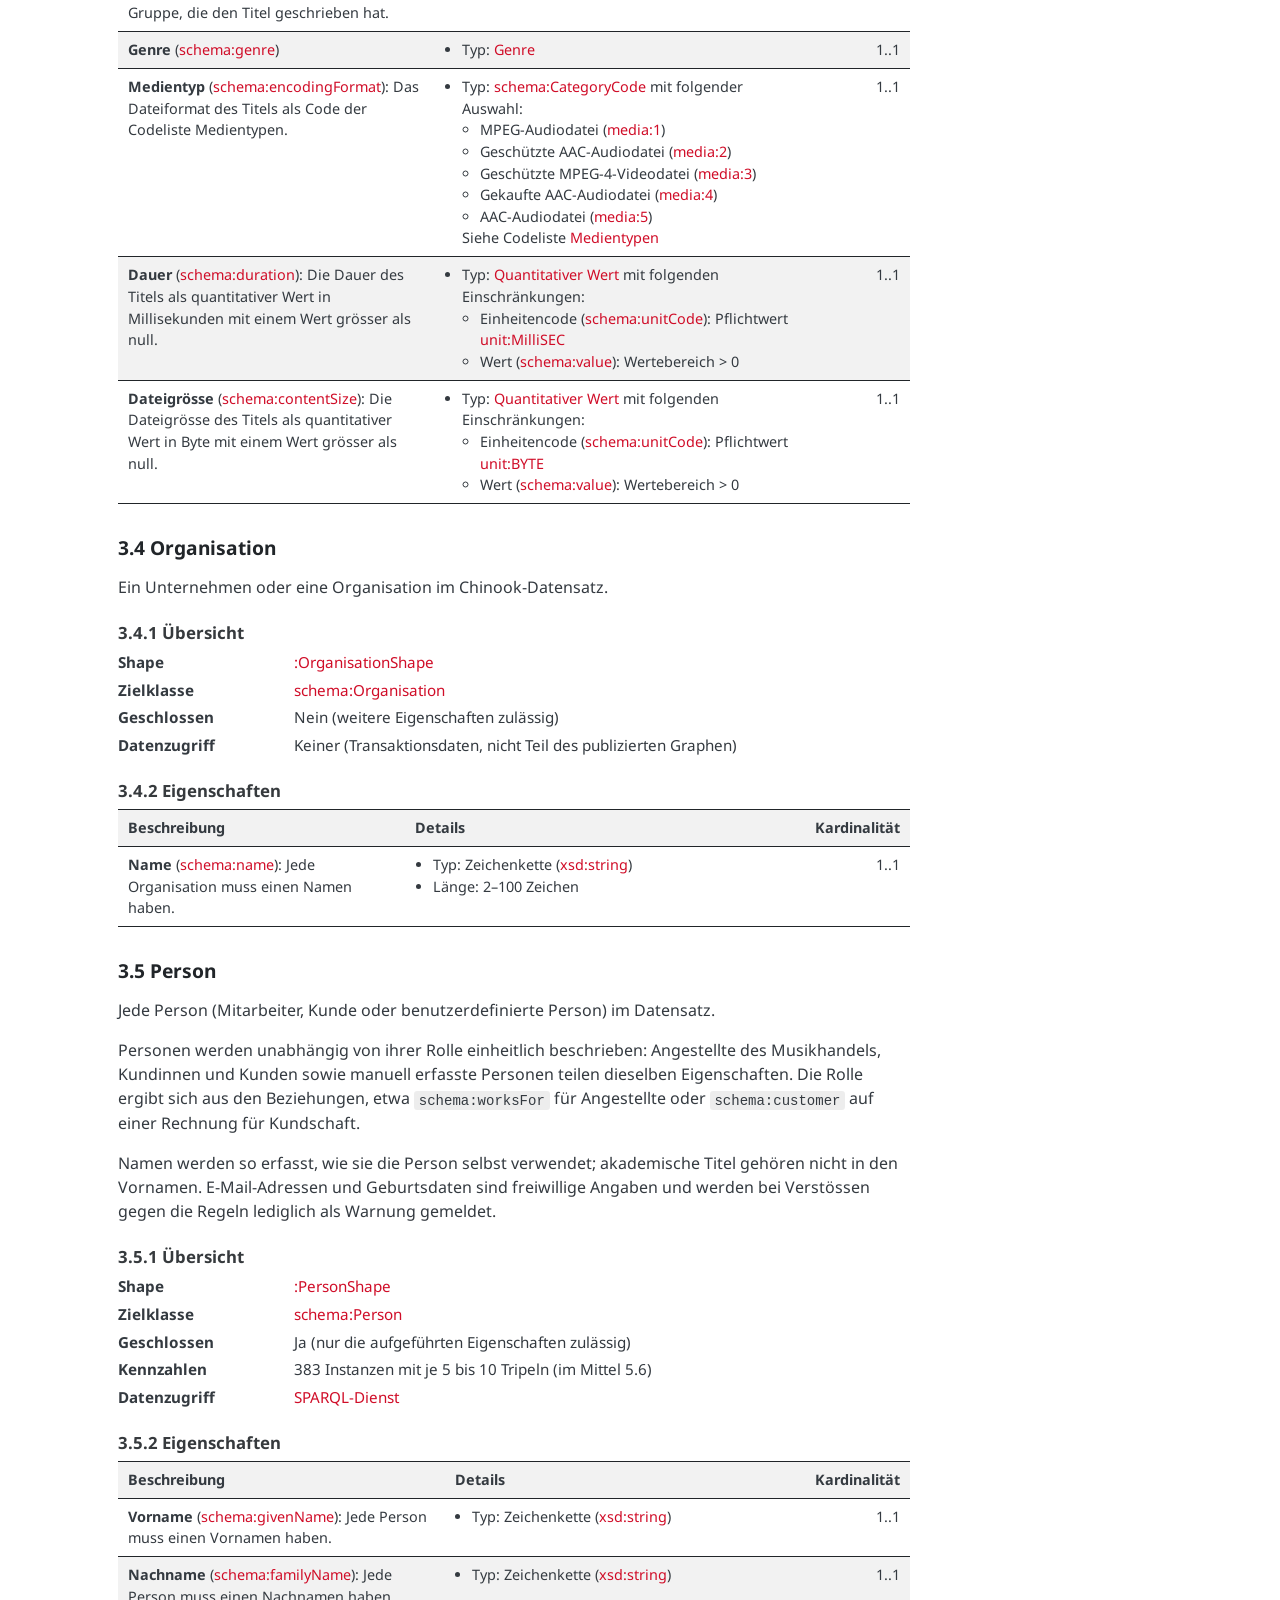
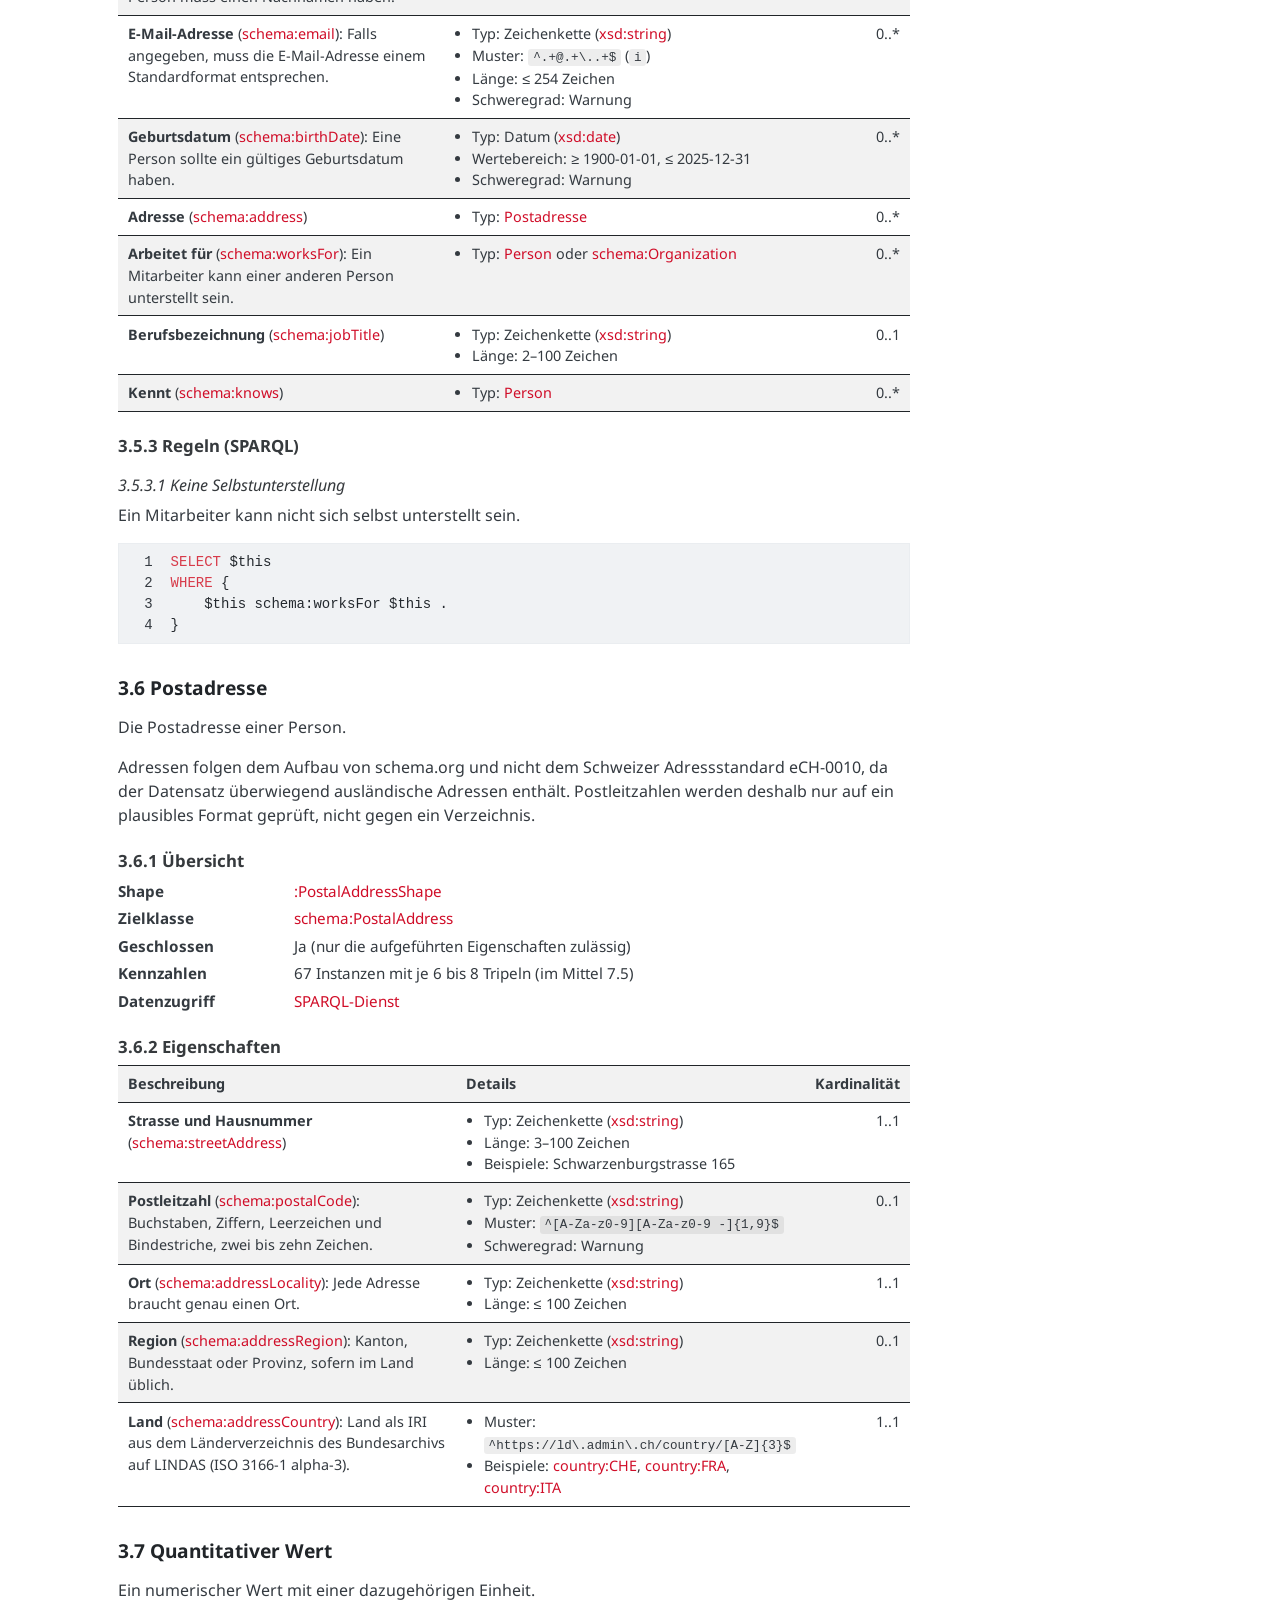
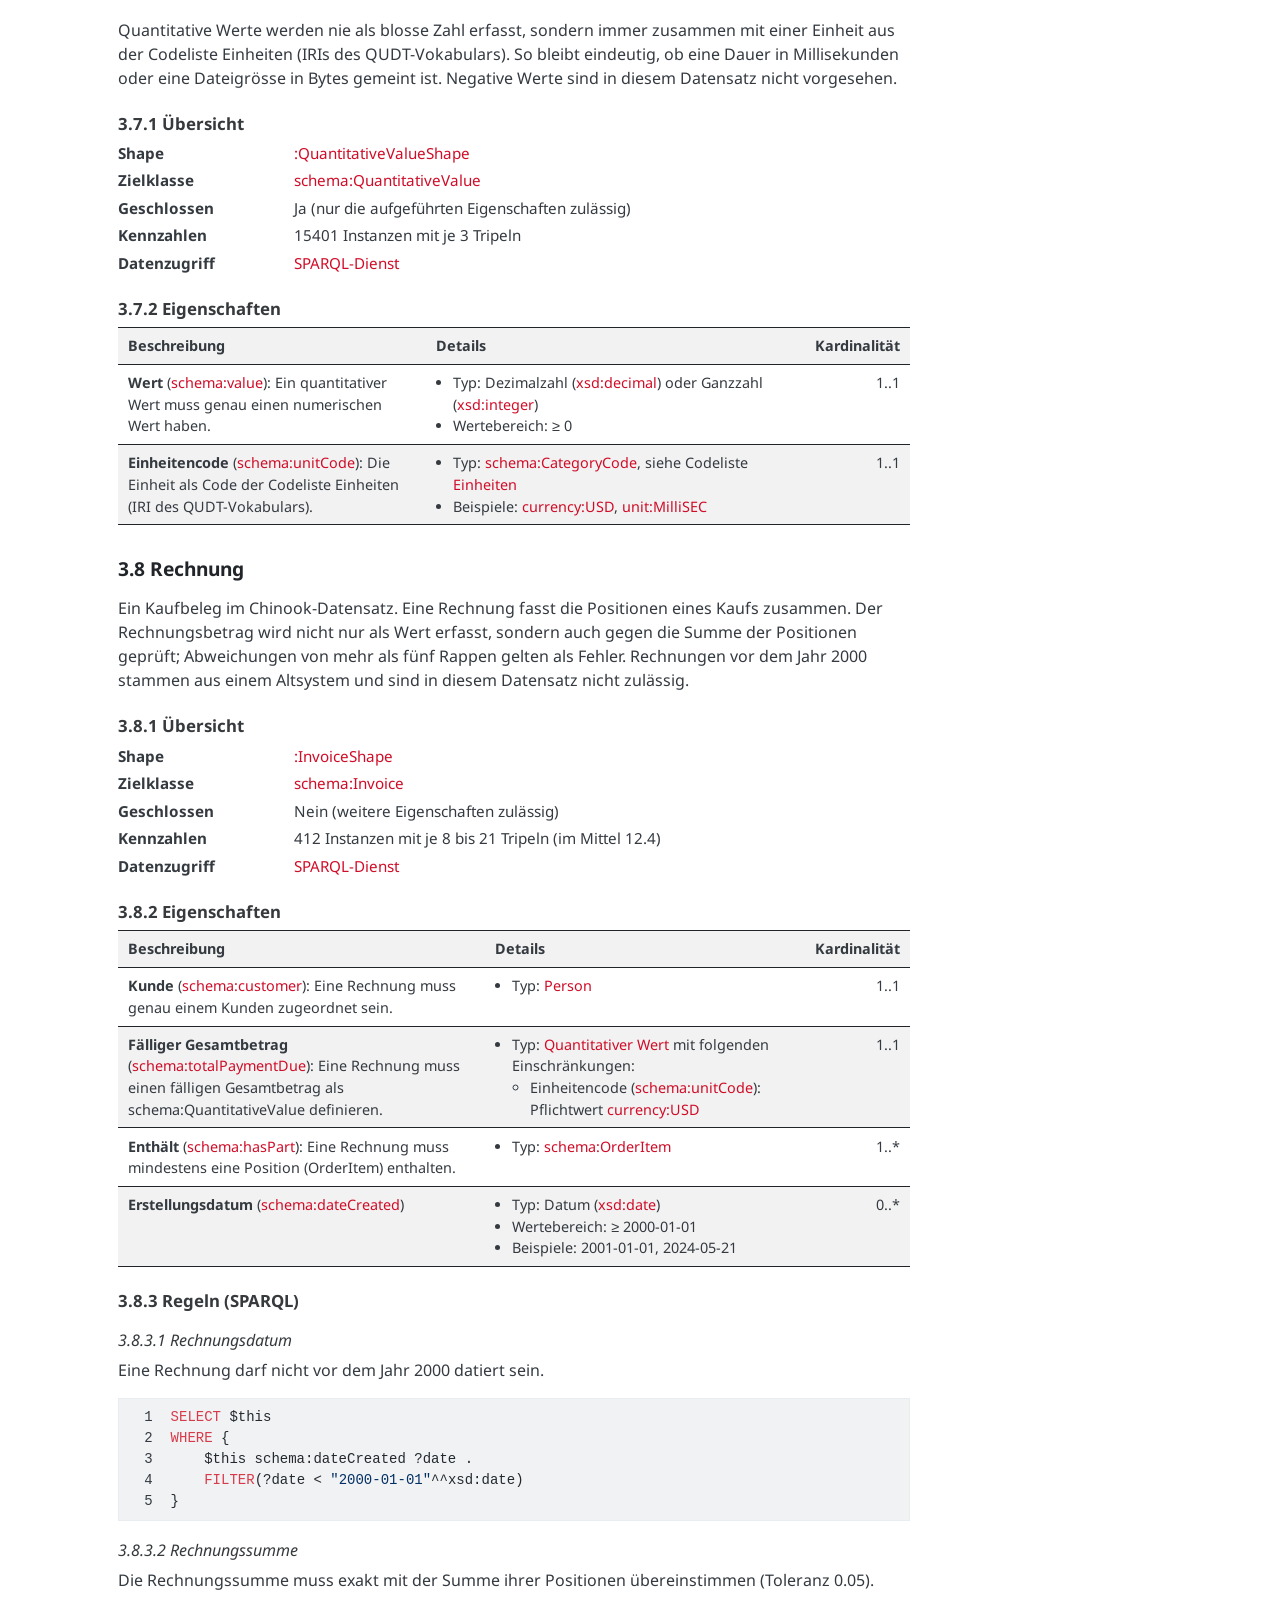
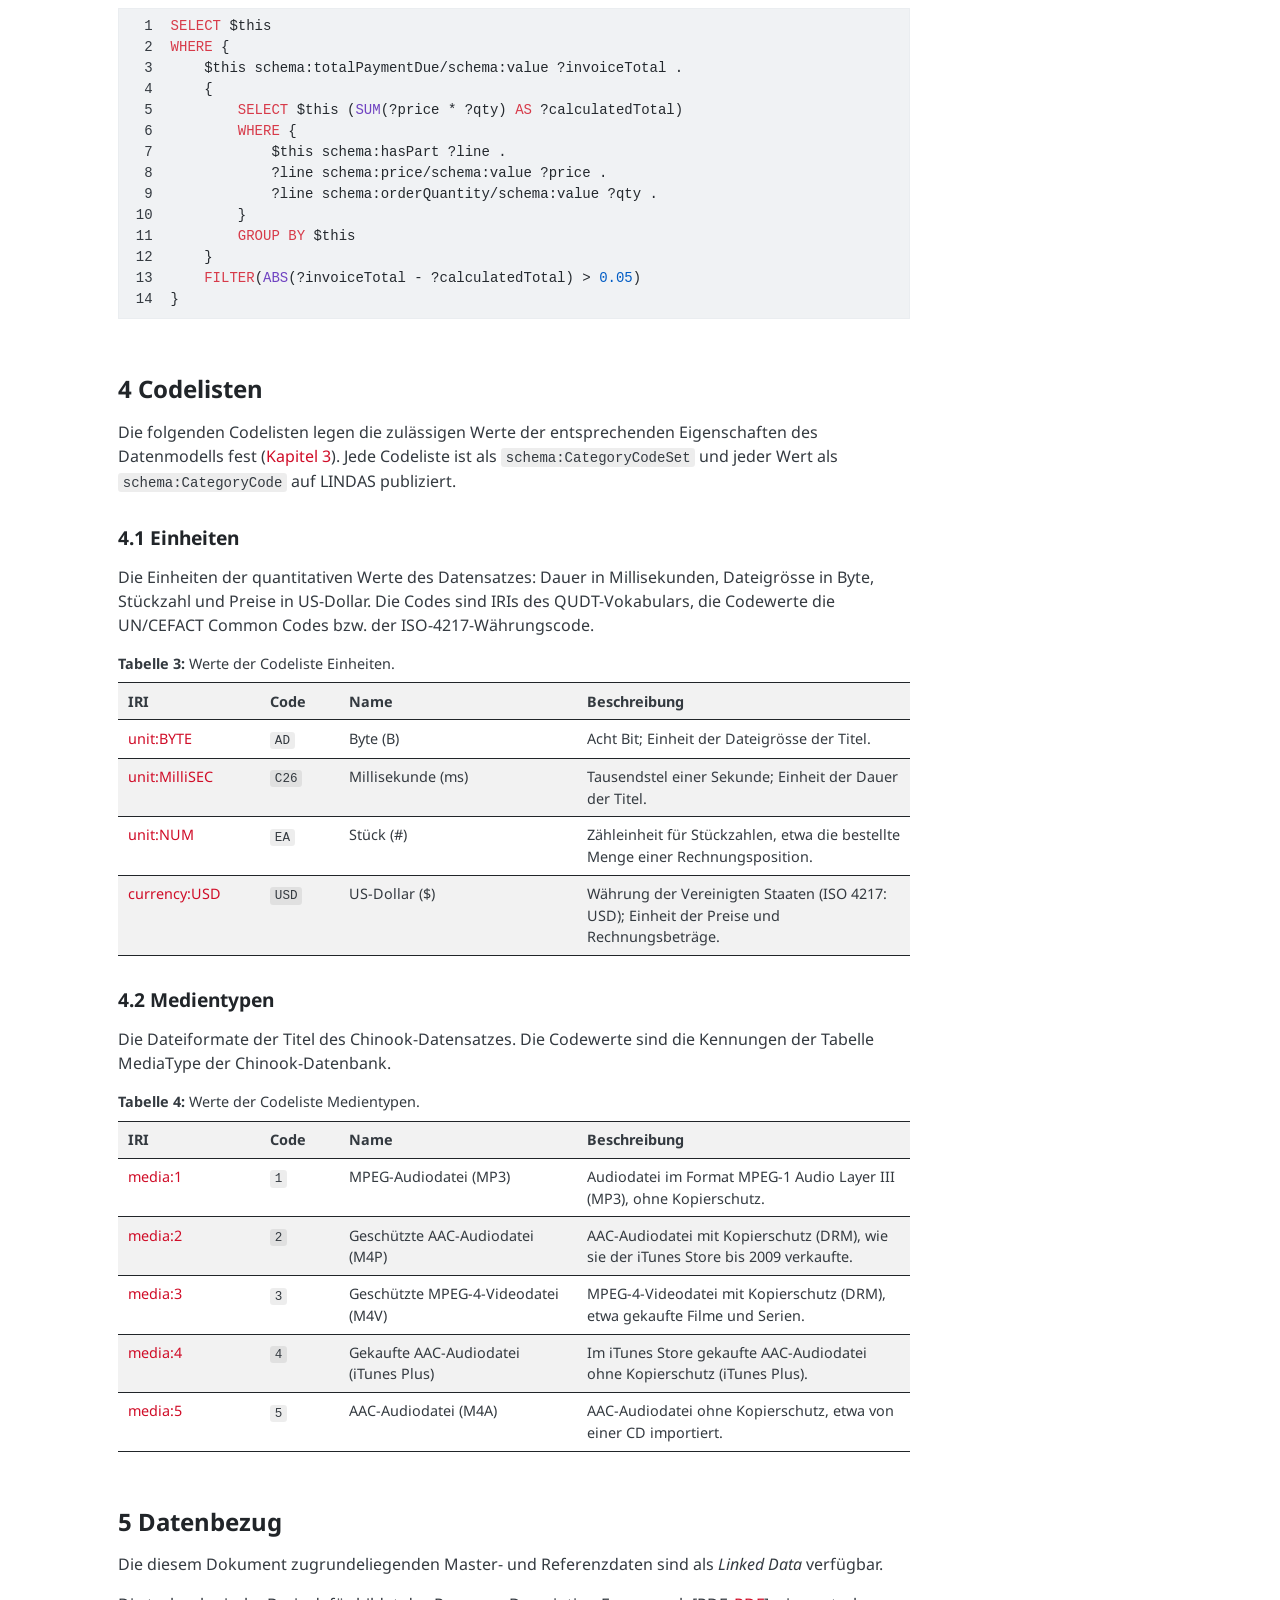
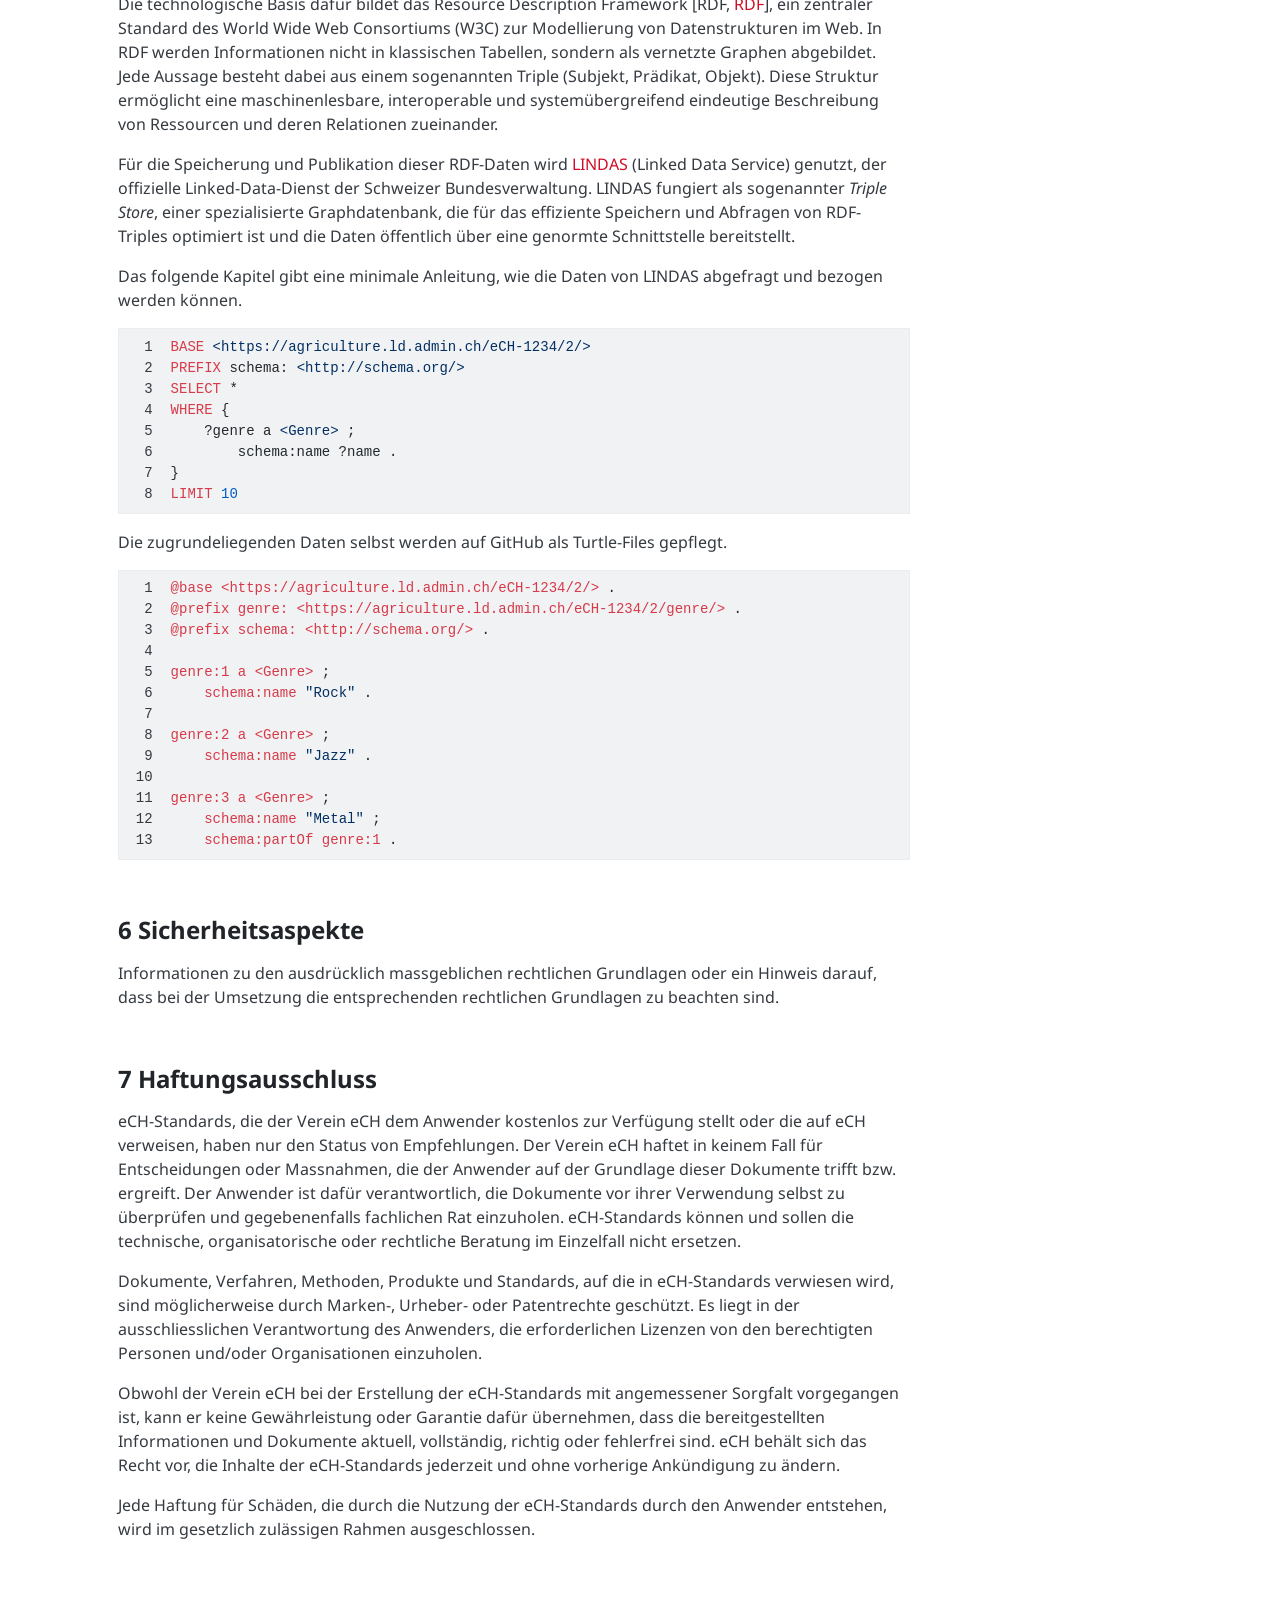
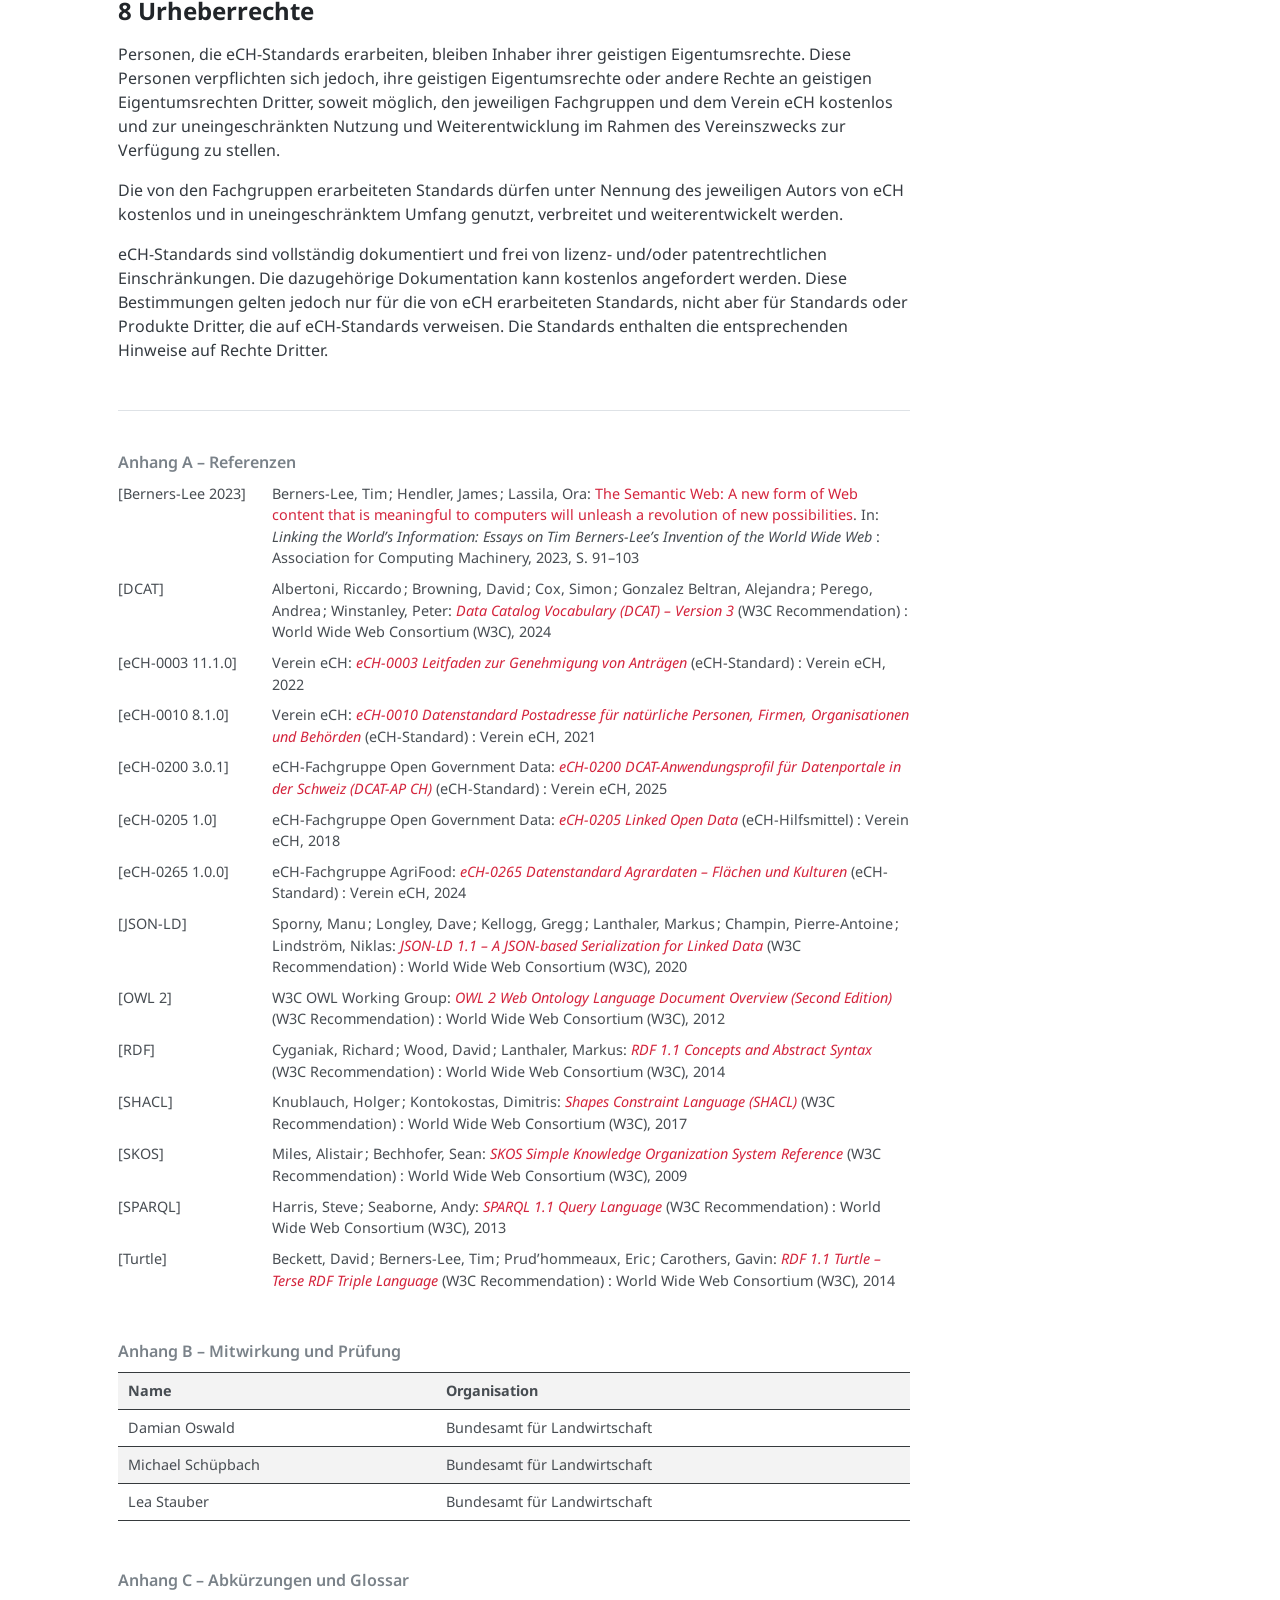
==== commit a4f030b6: "deploy: 659b85fe06a93a4162b5ccf3bc5e6886404f2e6a" ====
--- a/de/index.html
+++ b/de/index.html
@@ -604,14 +604,31 @@
 <li>Erster Punkt</li>
 <li>Zweiter Punkt
 <ul>
-<li>Unterpunkt</li>
+<li>Erster Unterpunkt</li>
+<li>Zweiter Unterpunkt
+<ul>
+<li>Erstes Detail</li>
+<li>Zweites Detail
+<ul>
+<li>Erste Anmerkung</li>
+<li>Zweite Anmerkung</li>
+</ul></li>
+</ul></li>
 </ul></li>
 <li>Dritter Punkt</li>
 </ul>
 <p>Geordnete Liste:</p>
 <ol type="1">
 <li>Erster Schritt</li>
-<li>Zweiter Schritt</li>
+<li>Zweiter Schritt
+<ol type="1">
+<li>Erster Teilschritt</li>
+<li>Zweiter Teilschritt
+<ol type="1">
+<li>Erstes Detail</li>
+<li>Zweites Detail</li>
+</ol></li>
+</ol></li>
 <li>Dritter Schritt</li>
 </ol>
 <div class="callout callout-style-default callout-note callout-titled">
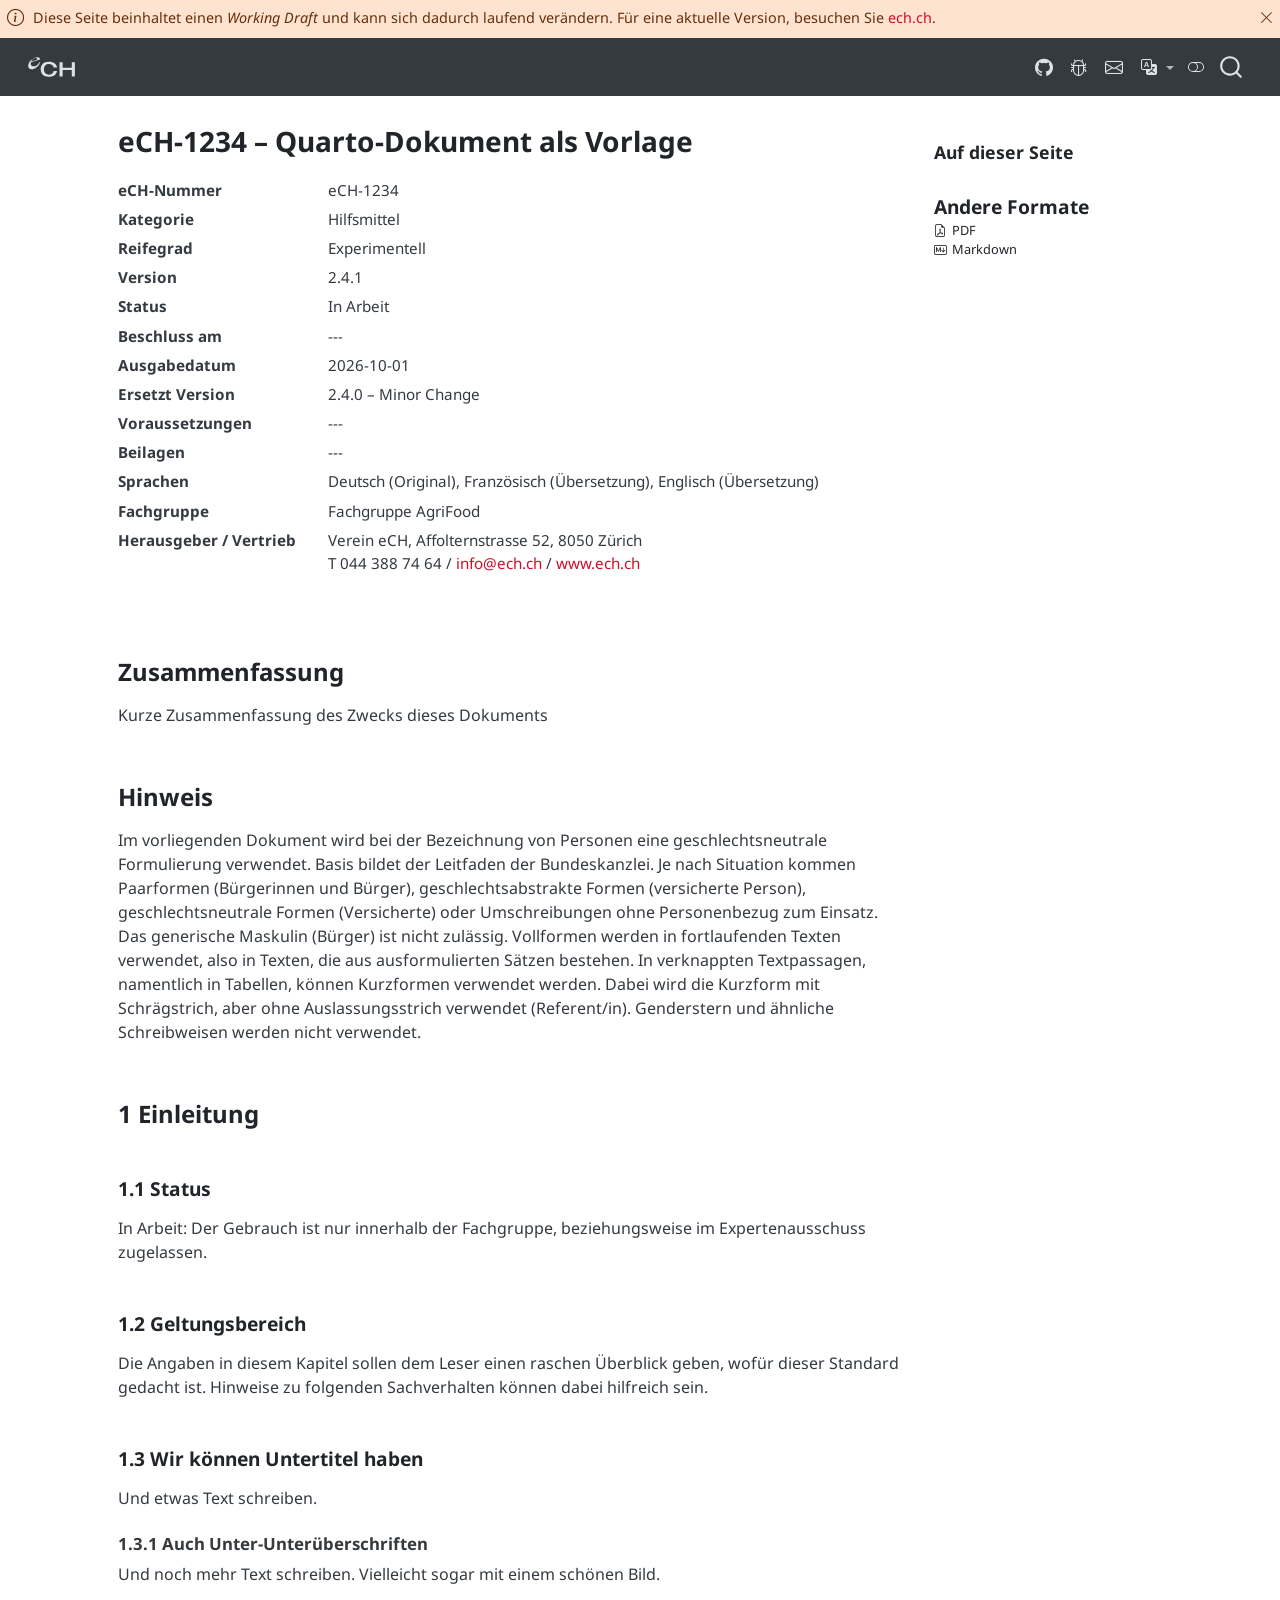
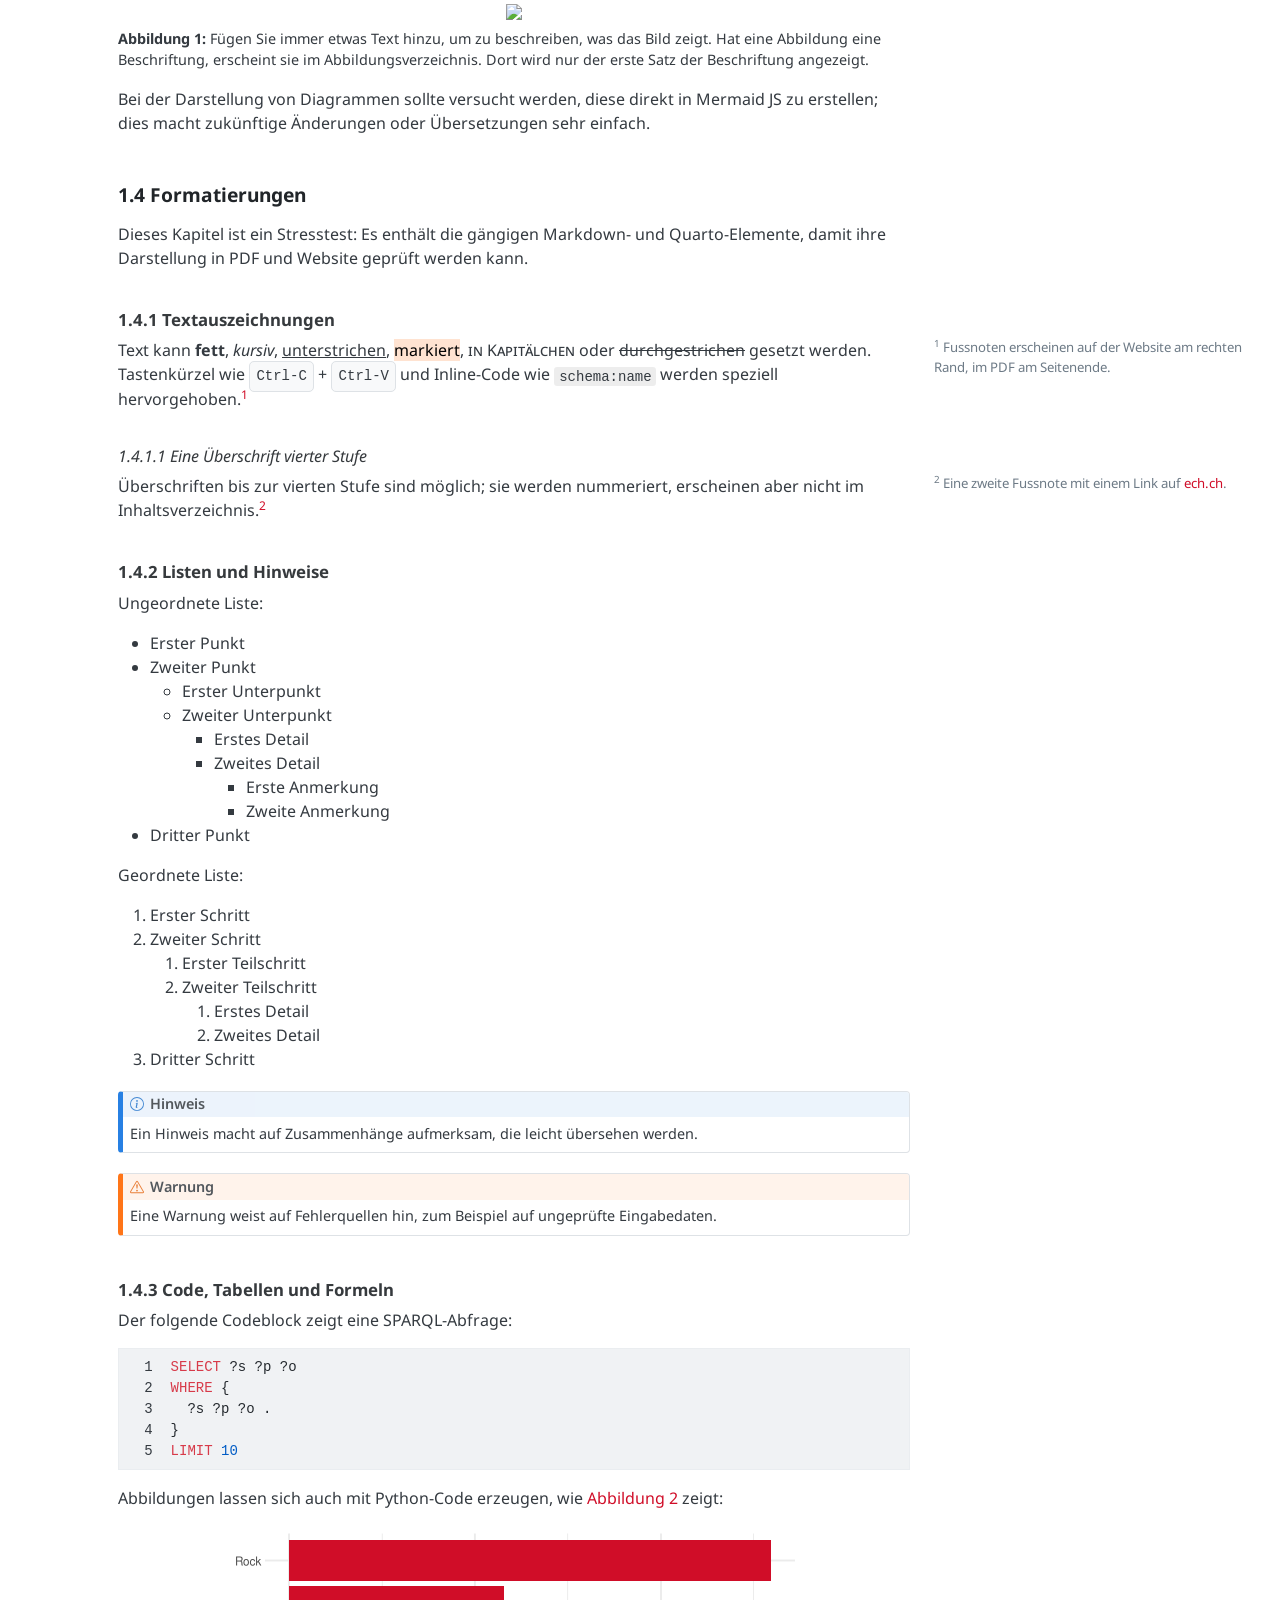
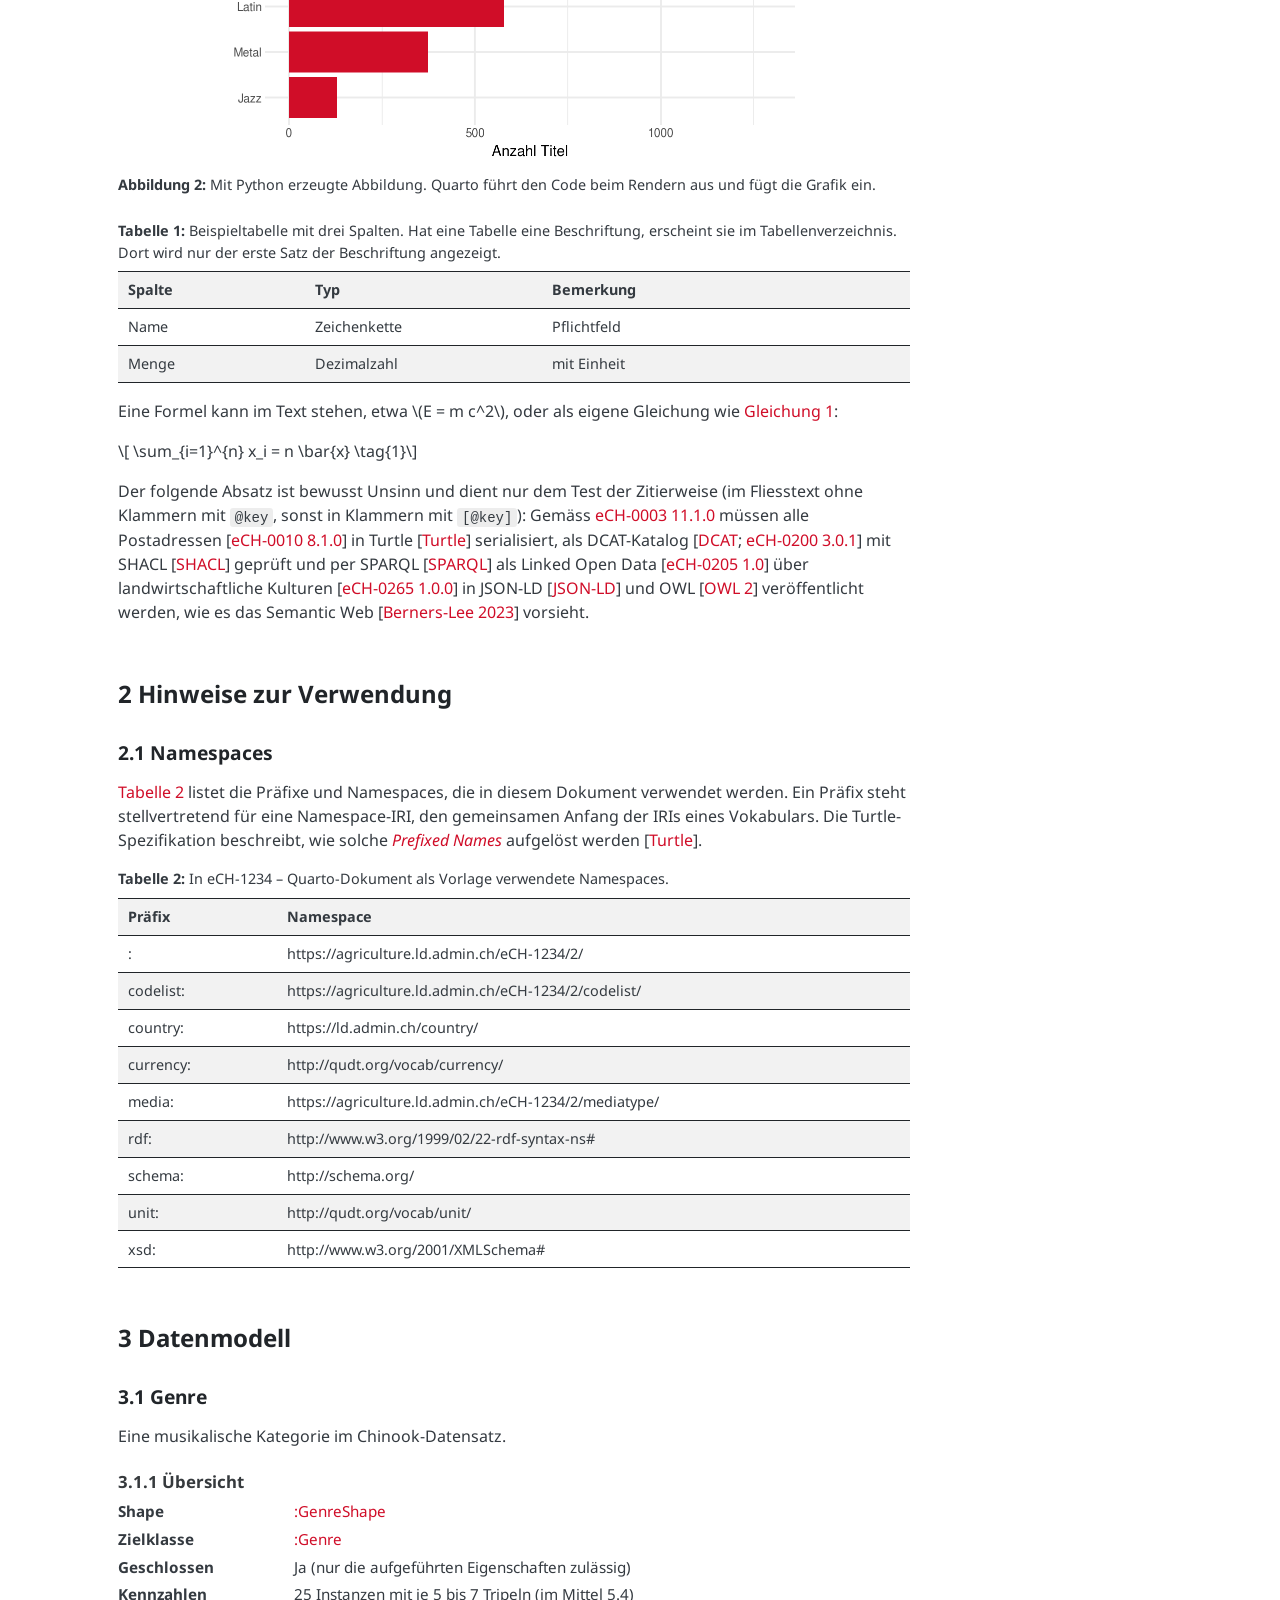
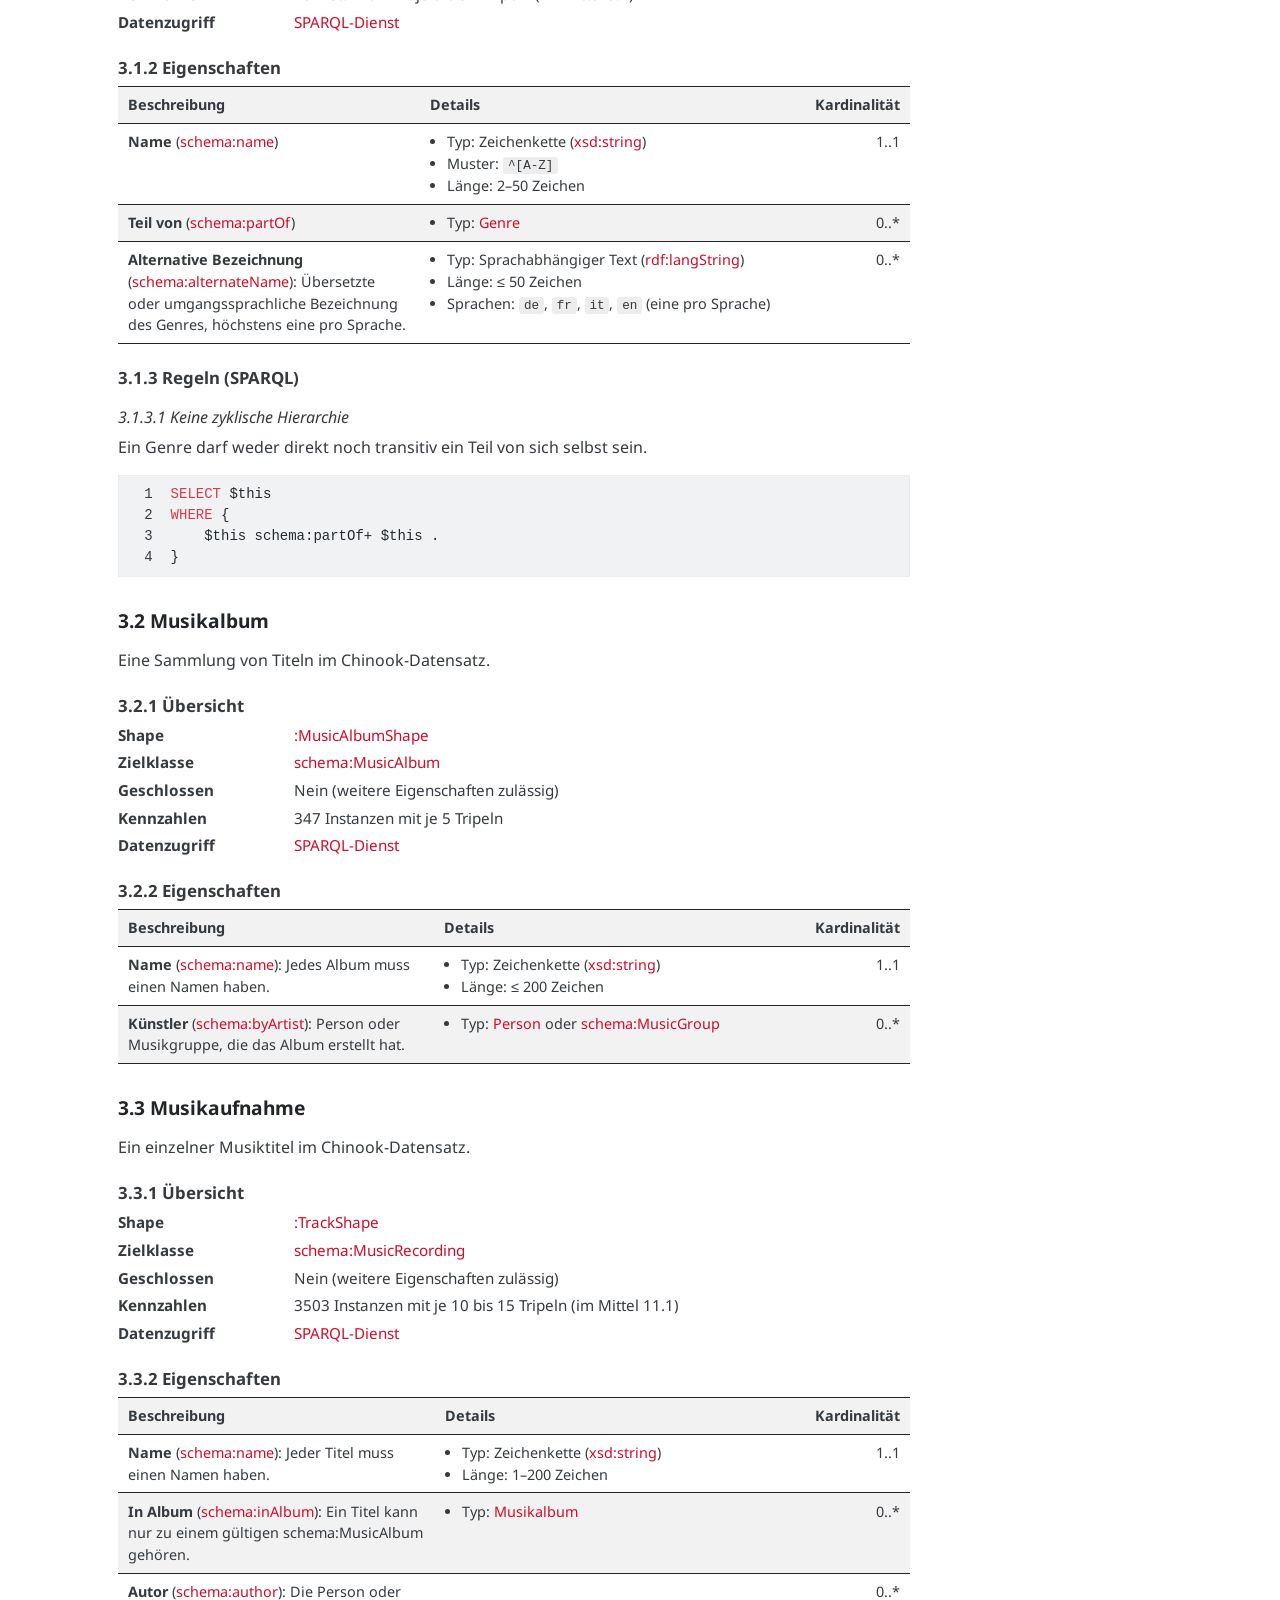
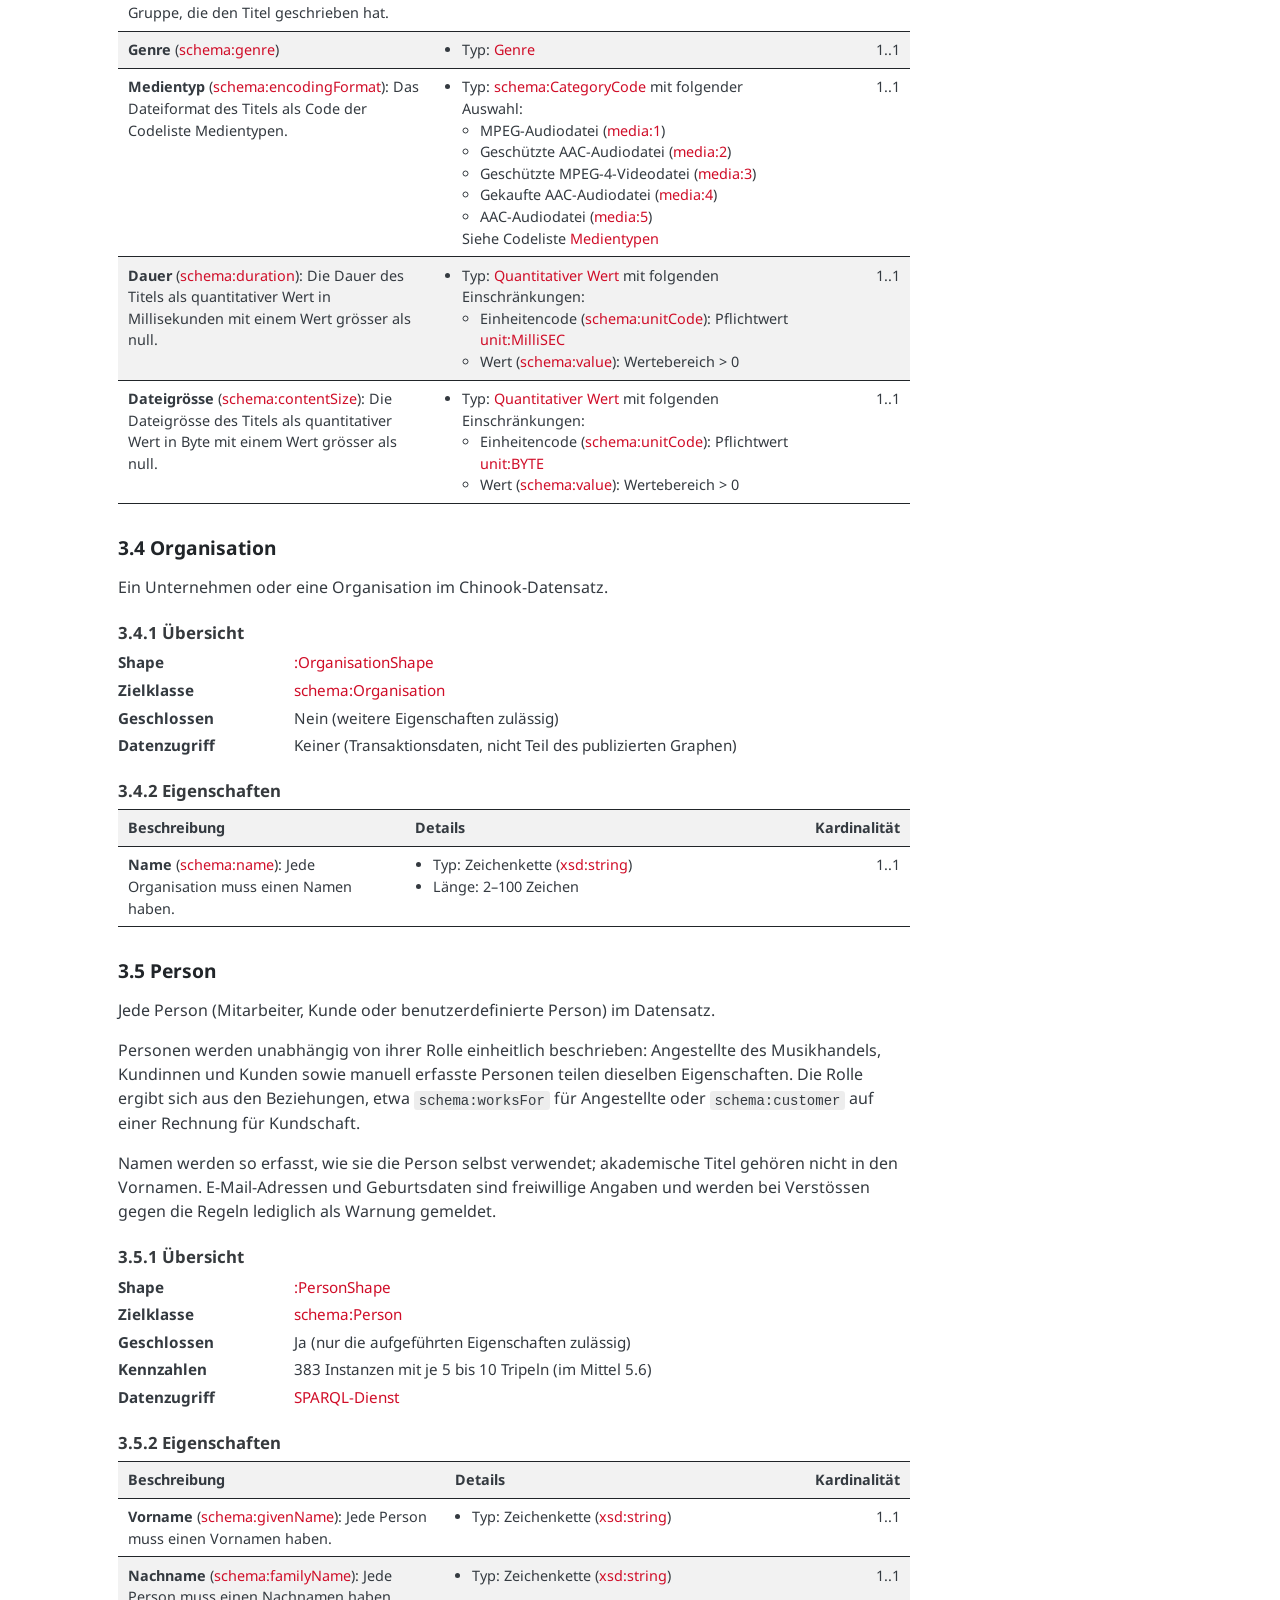
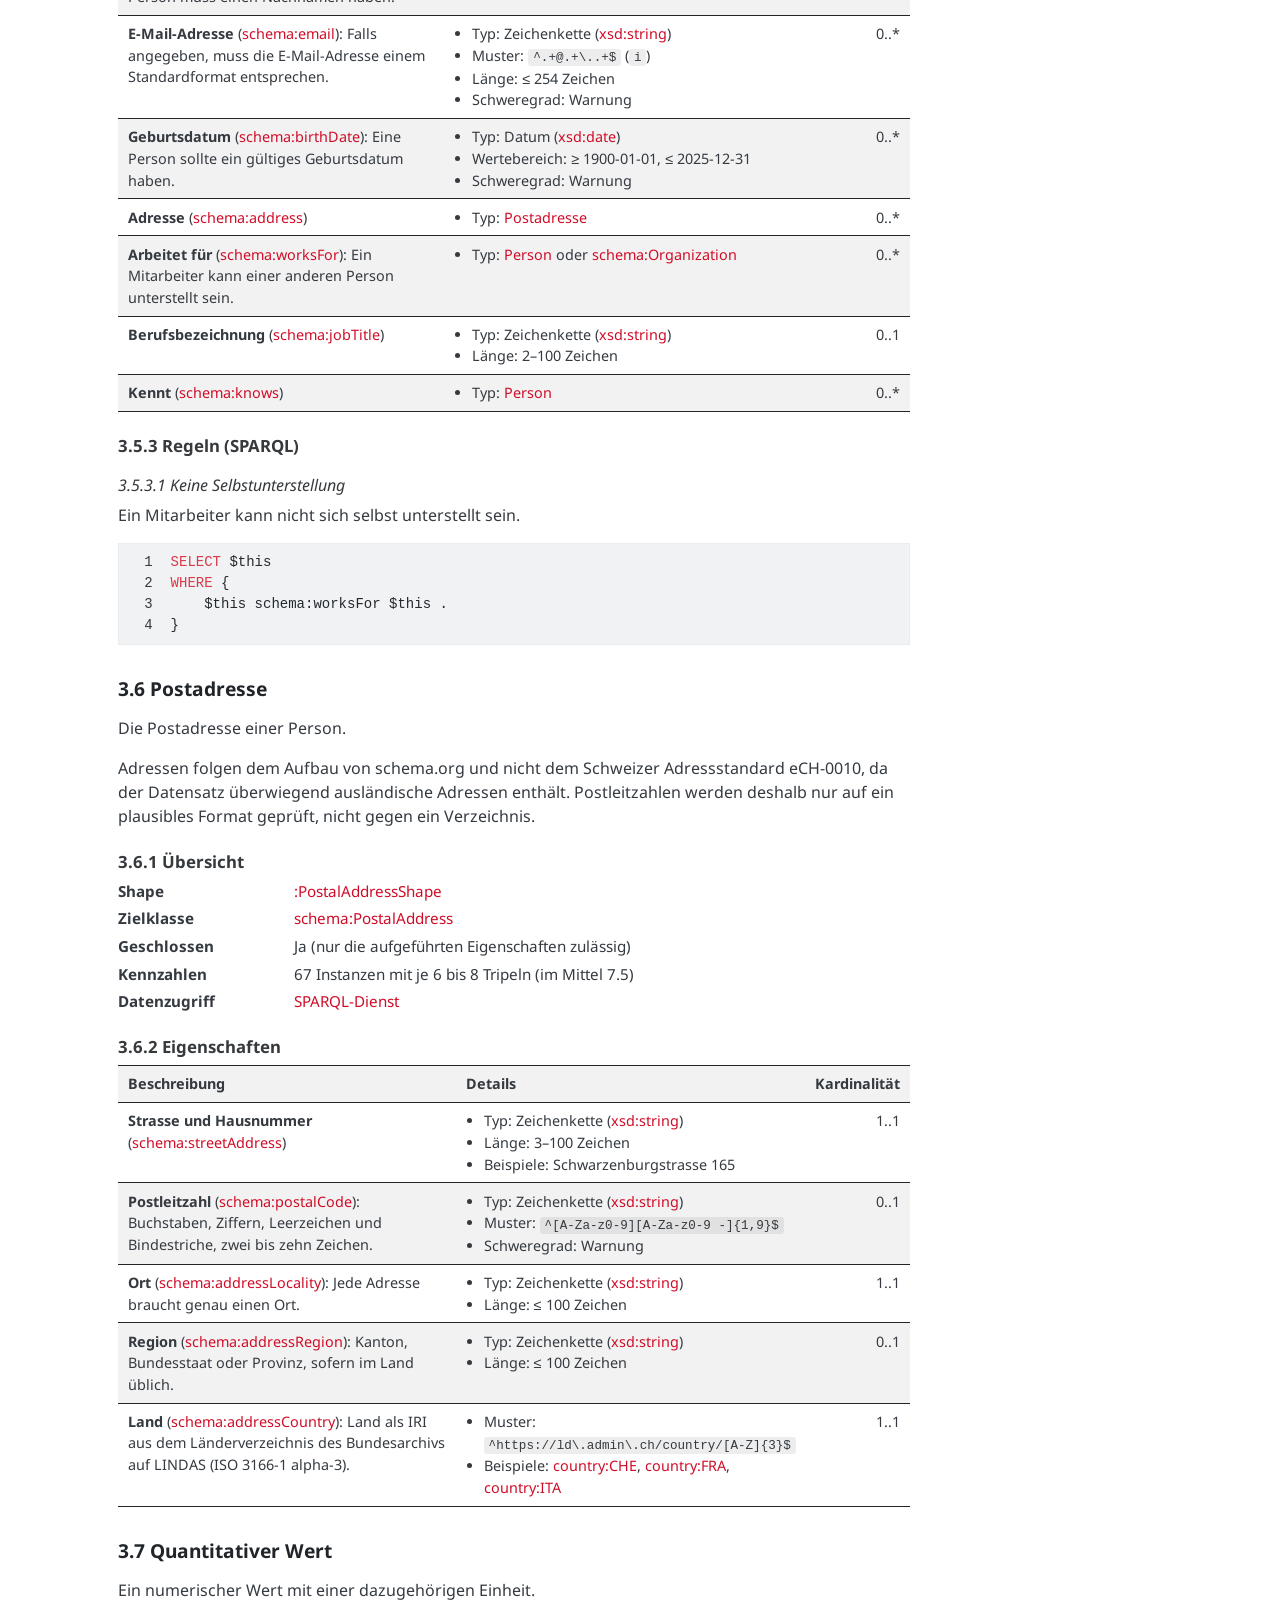
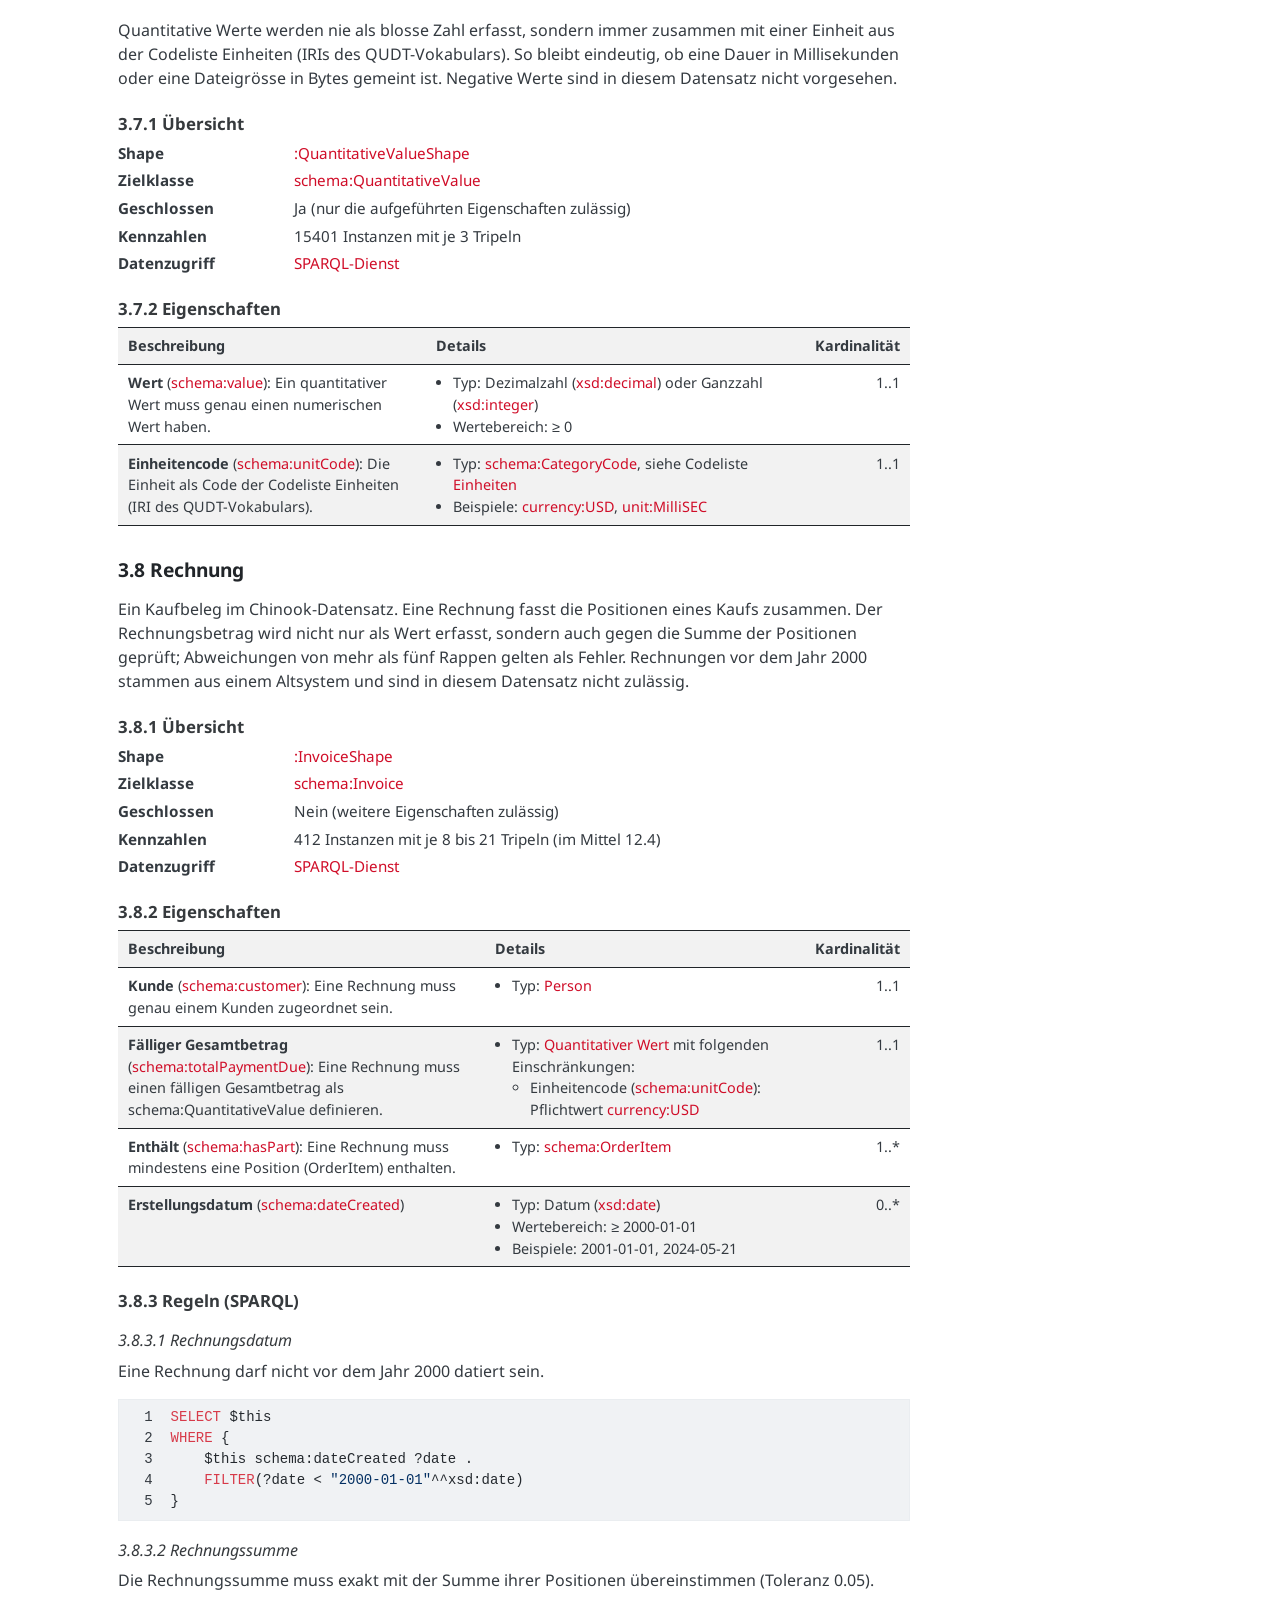
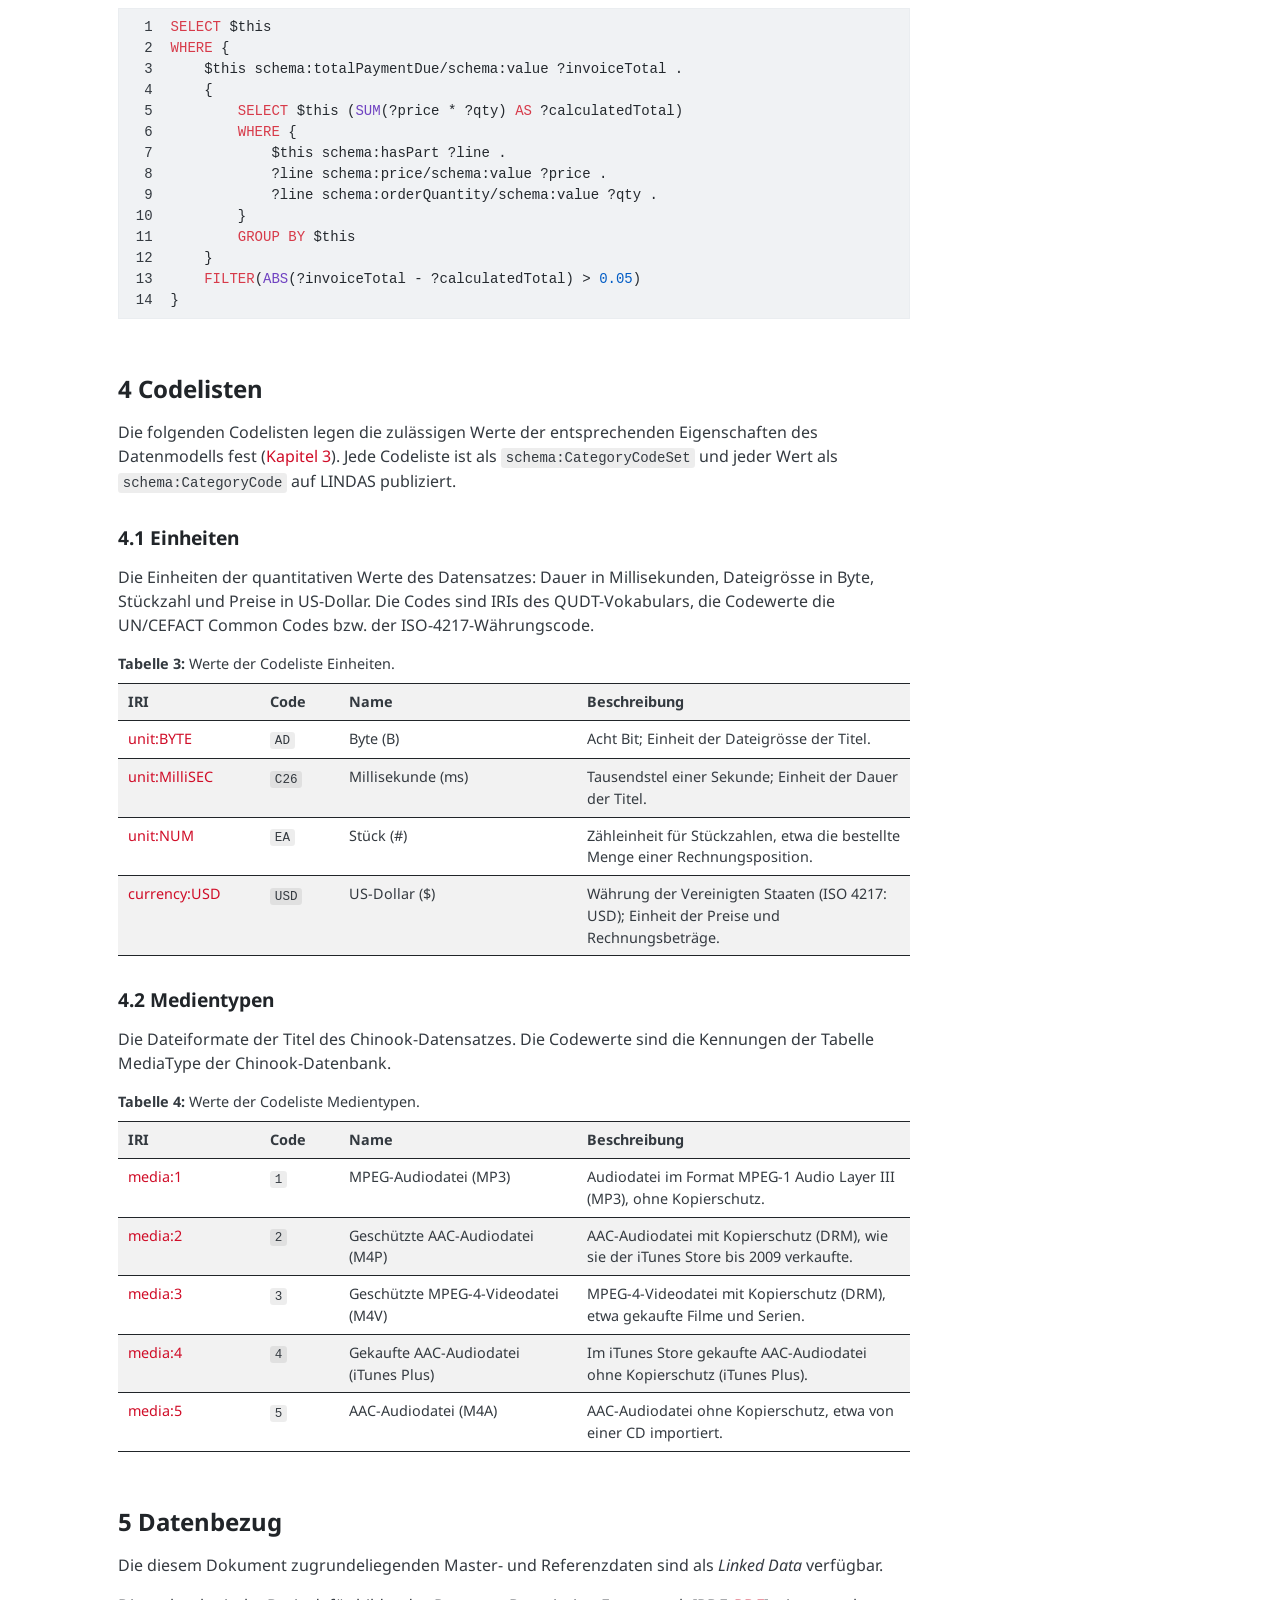
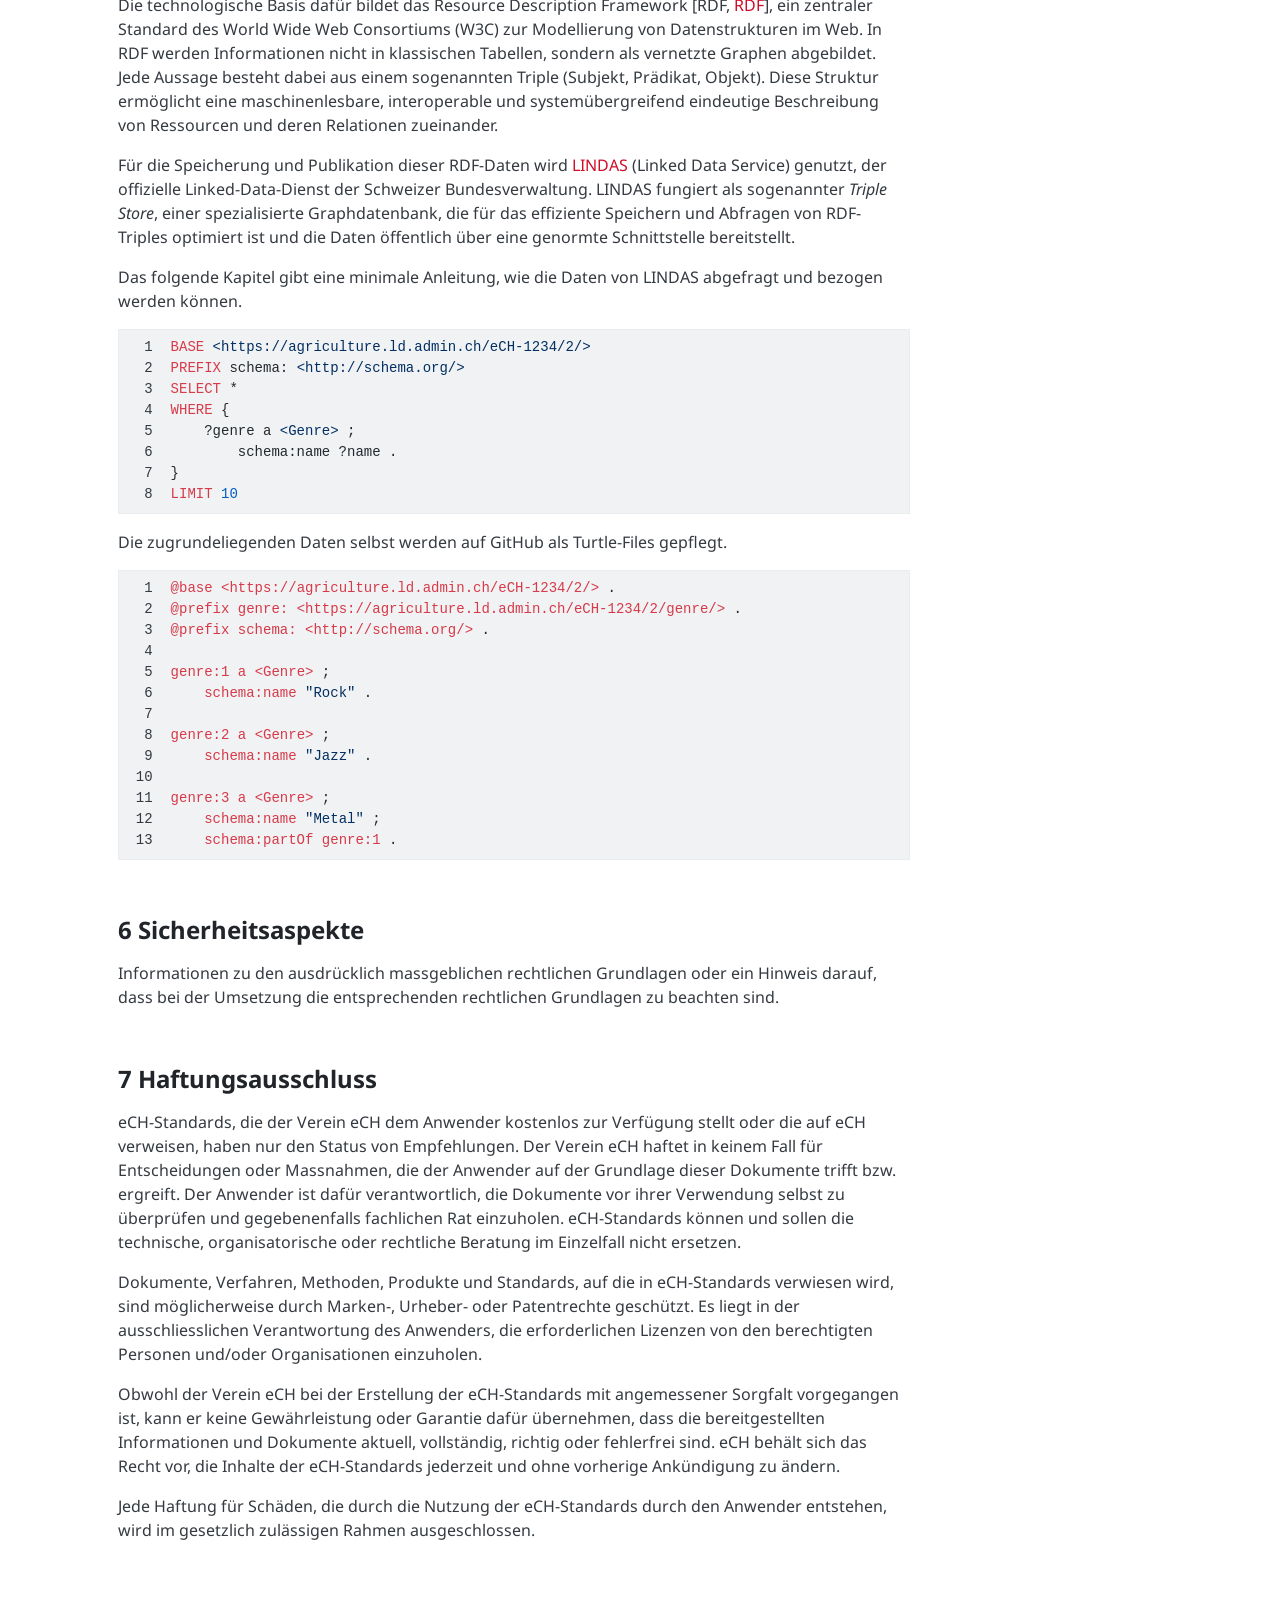
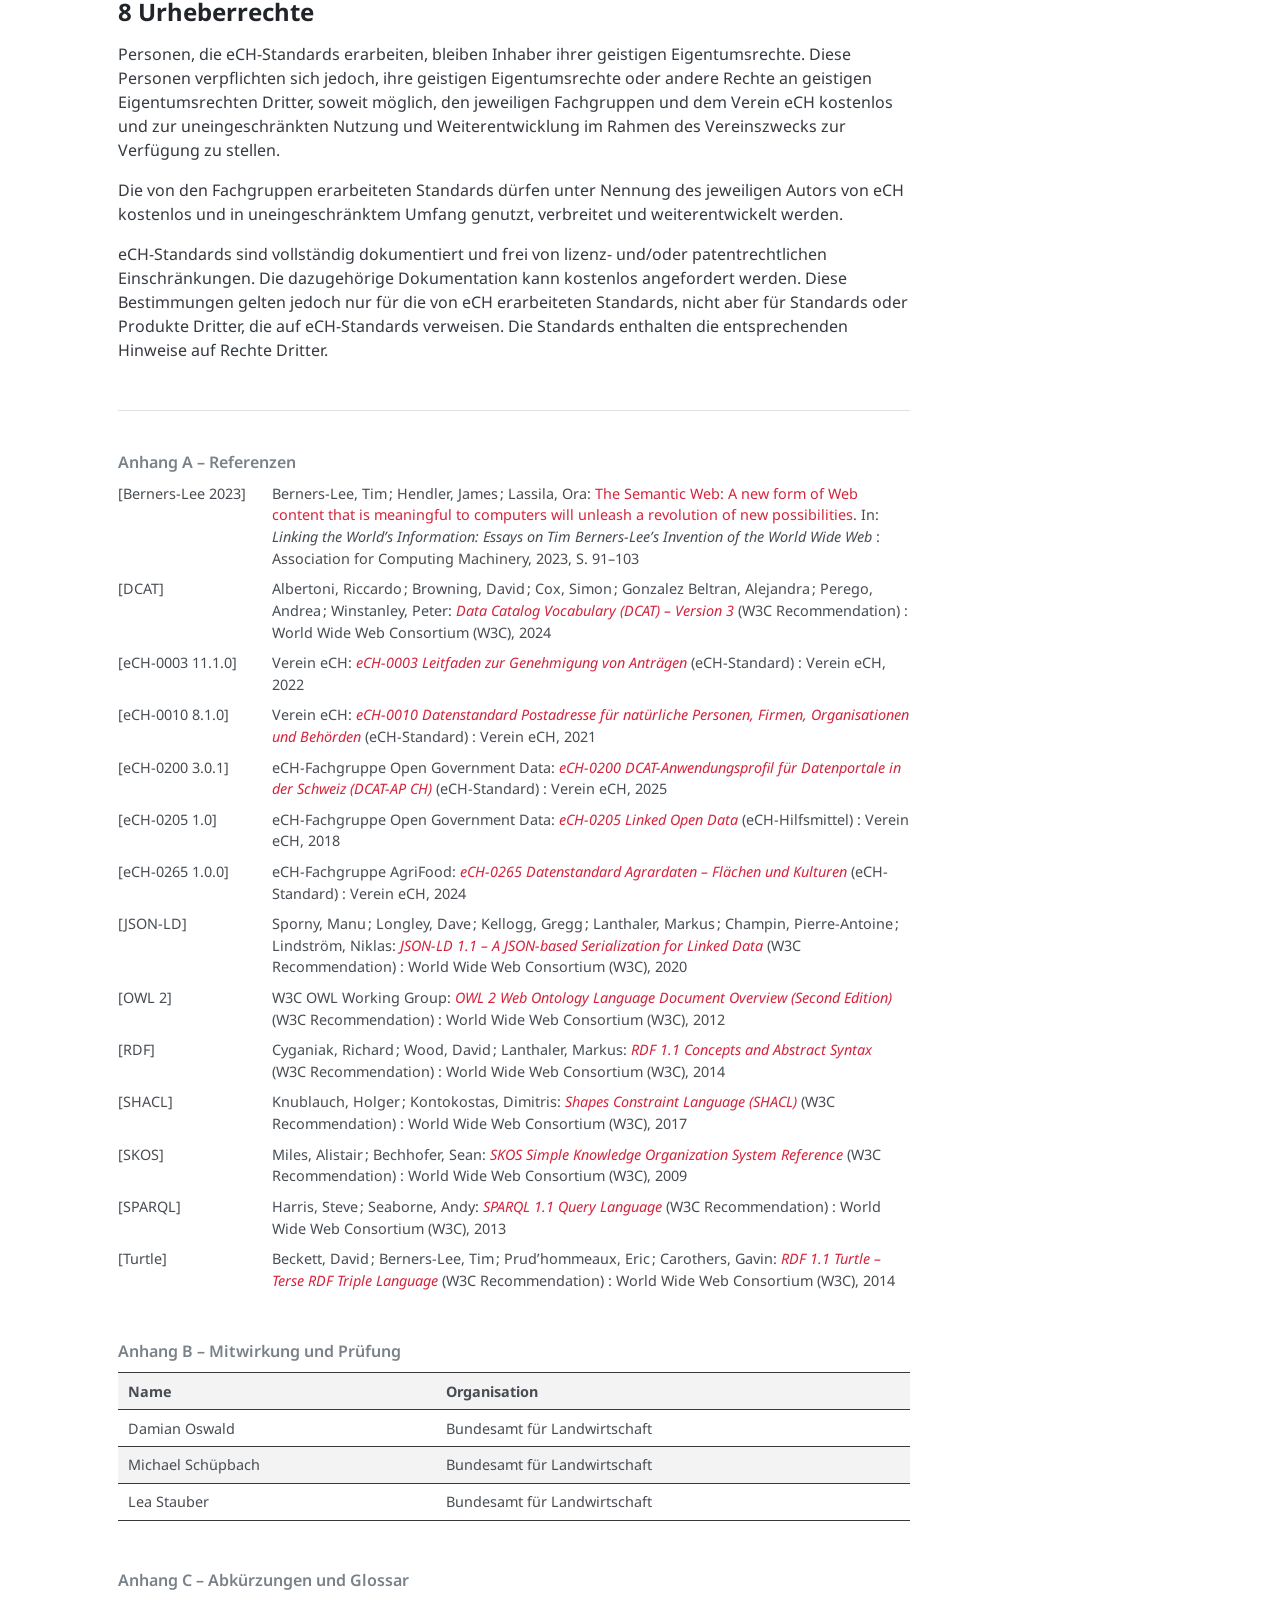
==== commit d093fcf3: "deploy: ca8afaf758f99a7705c36ef42b52d029d86d1396" ====
--- a/de/index.html
+++ b/de/index.html
@@ -103,9 +103,9 @@
 <link href="../site_libs/quarto-html/quarto-syntax-highlighting-5c1318cf63eba56dbef7ba16bc7d56f5.css" rel="stylesheet" class="quarto-color-scheme-extra" id="quarto-text-highlighting-styles">
 <script src="../site_libs/bootstrap/bootstrap.min.js"></script>
 <link href="../site_libs/bootstrap/bootstrap-icons.css" rel="stylesheet">
-<link href="../site_libs/bootstrap/bootstrap-4e3e9719ee07071840381ae7d92f4e92.min.css" rel="stylesheet" append-hash="true" class="quarto-color-scheme" id="quarto-bootstrap" data-mode="light">
-<link href="../site_libs/bootstrap/bootstrap-dark-5e4c517e5e144ebeab2ab970c0de43fa.min.css" rel="stylesheet" append-hash="true" class="quarto-color-scheme quarto-color-alternate" id="quarto-bootstrap" data-mode="dark">
-<link href="../site_libs/bootstrap/bootstrap-4e3e9719ee07071840381ae7d92f4e92.min.css" rel="stylesheet" append-hash="true" class="quarto-color-scheme-extra" id="quarto-bootstrap" data-mode="light">
+<link href="../site_libs/bootstrap/bootstrap-8f6645186e80f0bc185e060285db0f42.min.css" rel="stylesheet" append-hash="true" class="quarto-color-scheme" id="quarto-bootstrap" data-mode="light">
+<link href="../site_libs/bootstrap/bootstrap-dark-fa5aca43eaa1315c24c47a55d81c8eac.min.css" rel="stylesheet" append-hash="true" class="quarto-color-scheme quarto-color-alternate" id="quarto-bootstrap" data-mode="dark">
+<link href="../site_libs/bootstrap/bootstrap-8f6645186e80f0bc185e060285db0f42.min.css" rel="stylesheet" append-hash="true" class="quarto-color-scheme-extra" id="quarto-bootstrap" data-mode="light">
 <script src="../site_libs/quarto-contrib/kbd/kbd.js"></script>
 <link href="../site_libs/quarto-contrib/kbd/kbd.css" rel="stylesheet">
 <script id="quarto-search-options" type="application/json">{
@@ -666,16 +666,16 @@
 <span id="cb1-3"><a href="#cb1-3" aria-label="3"></a>  ?s ?p ?o <span class="op">.</span></span>
 <span id="cb1-4"><a href="#cb1-4" aria-label="4"></a><span class="op">}</span></span>
 <span id="cb1-5"><a href="#cb1-5" aria-label="5"></a><span class="kw">LIMIT</span> <span class="dv">10</span></span></code></pre></div><button title="In die Zwischenablage kopieren" class="code-copy-button"><i class="bi"></i></button></div>
-<p>Abbildungen lassen sich auch mit R-Code erzeugen, wie <a href="#fig-r-example" class="quarto-xref">Abbildung&nbsp;2</a> zeigt:</p>
-<div class="cell">
-<div class="cell-output-display">
-<div id="fig-r-example" class="quarto-float quarto-figure quarto-figure-center anchored">
+<p>Abbildungen lassen sich auch mit Python-Code erzeugen, wie <a href="#fig-python-example" class="quarto-xref">Abbildung&nbsp;2</a> zeigt:</p>
+<div id="cell-fig-python-example" class="cell" data-execution_count="1">
+<div class="cell-output cell-output-display">
+<div id="fig-python-example" class="quarto-float quarto-figure quarto-figure-center anchored">
 <figure class="quarto-float quarto-float-fig figure">
-<div aria-describedby="fig-r-example-caption-0ceaefa1-69ba-4598-a22c-09a6ac19f8ca">
-<img src="index_files/figure-html/fig-r-example-1.png" class="img-fluid figure-img" width="576">
-</div>
-<figcaption class="quarto-float-caption-bottom quarto-float-caption quarto-float-fig" id="fig-r-example-caption-0ceaefa1-69ba-4598-a22c-09a6ac19f8ca">
-<strong>Abbildung&nbsp;2:</strong> Mit R erzeugte Abbildung. Quarto führt den Code beim Rendern aus und fügt die Grafik ein.
+<div aria-describedby="fig-python-example-caption-0ceaefa1-69ba-4598-a22c-09a6ac19f8ca">
+<img src="index_files/figure-html/fig-python-example-output-1.png" width="576" height="240" class="figure-img">
+</div>
+<figcaption class="quarto-float-caption-bottom quarto-float-caption quarto-float-fig" id="fig-python-example-caption-0ceaefa1-69ba-4598-a22c-09a6ac19f8ca">
+<strong>Abbildung&nbsp;2:</strong> Mit Python erzeugte Abbildung. Quarto führt den Code beim Rendern aus und fügt die Grafik ein.
 </figcaption>
 </figure>
 </div>
@@ -1898,7 +1898,7 @@
 <div class="ech-float-list">
 <ul>
 <li><a href="#fig-example"><strong>Abbildung&nbsp;1:</strong> Fügen Sie immer etwas Text hinzu, um zu beschreiben, was das Bild zeigt.</a></li>
-<li><a href="#fig-r-example"><strong>Abbildung&nbsp;2:</strong> Mit R erzeugte Abbildung.</a></li>
+<li><a href="#fig-python-example"><strong>Abbildung&nbsp;2:</strong> Mit Python erzeugte Abbildung.</a></li>
 </ul>
 </div>
 </div></section><section id="sec-appendix-f" class="level1 appendix unnumbered"><h2 class="anchored quarto-appendix-heading">Anhang F – Tabellenverzeichnis</h2><div class="quarto-appendix-contents">
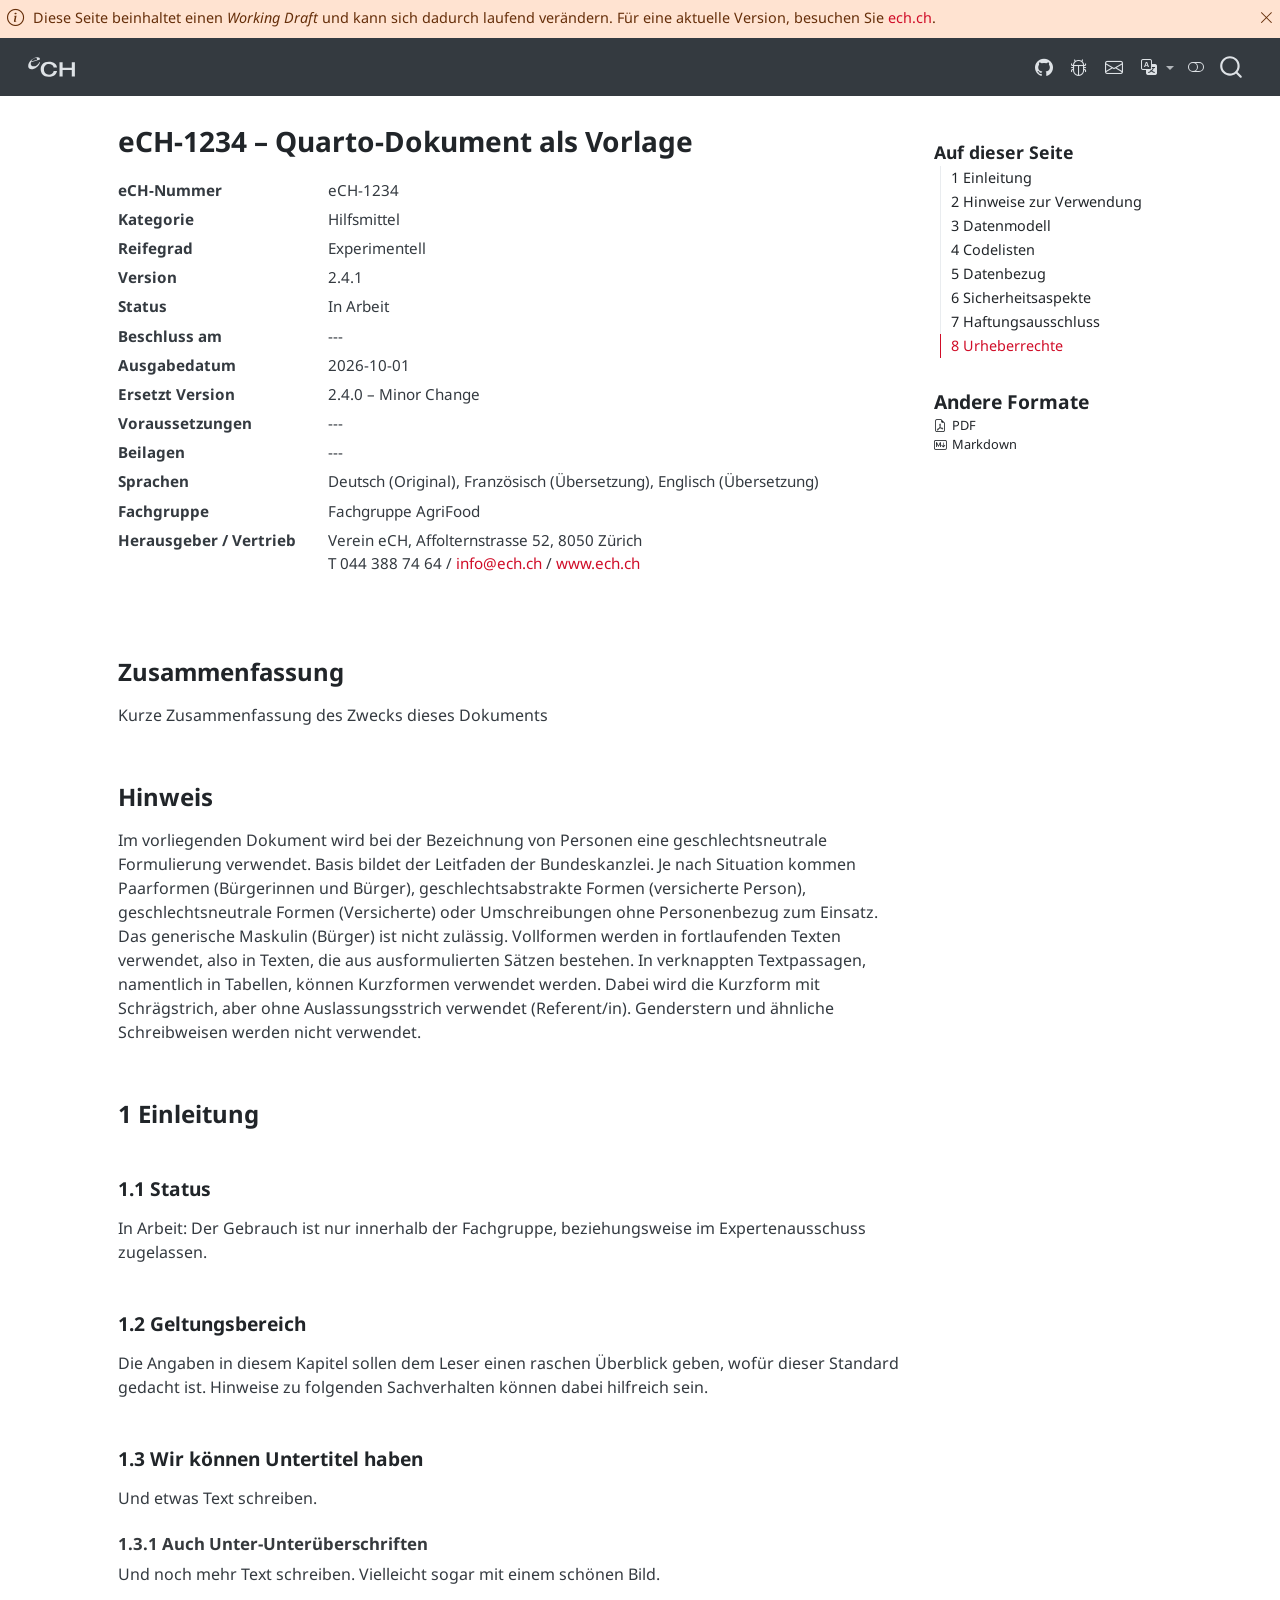
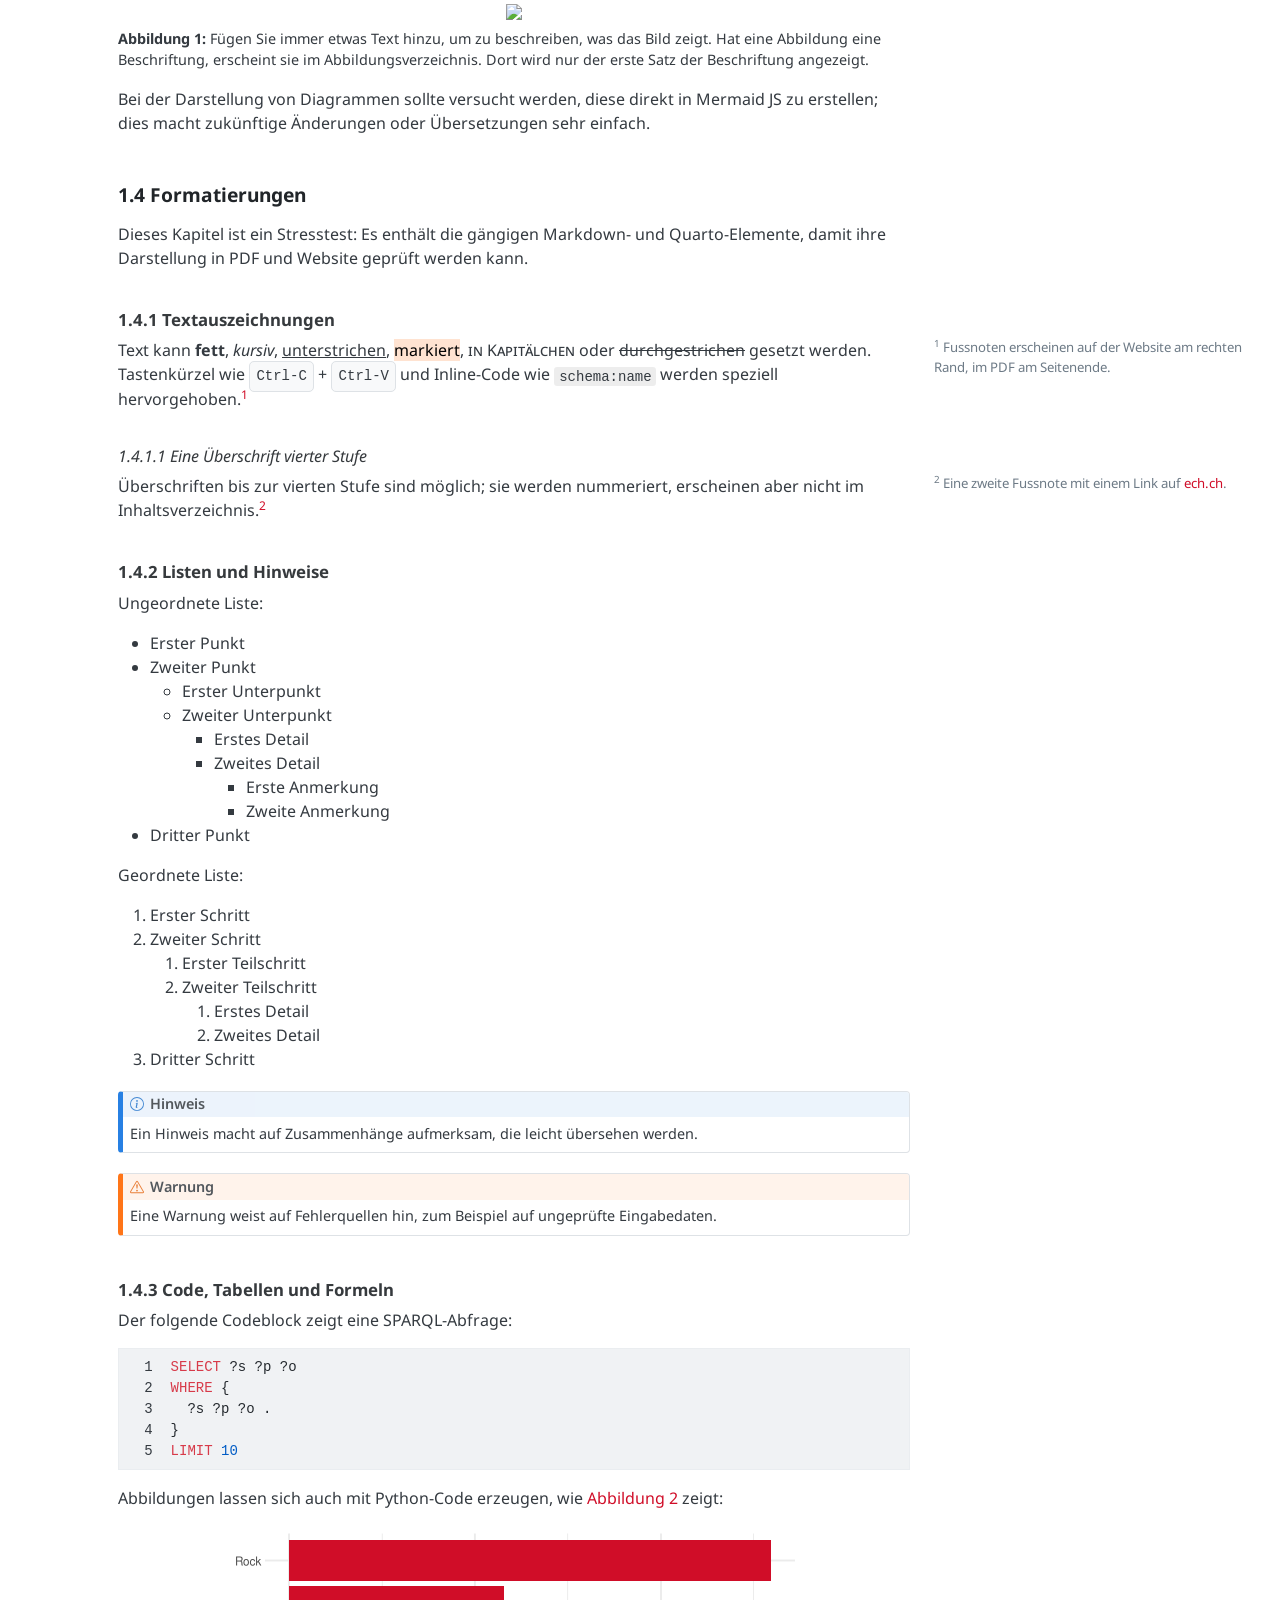
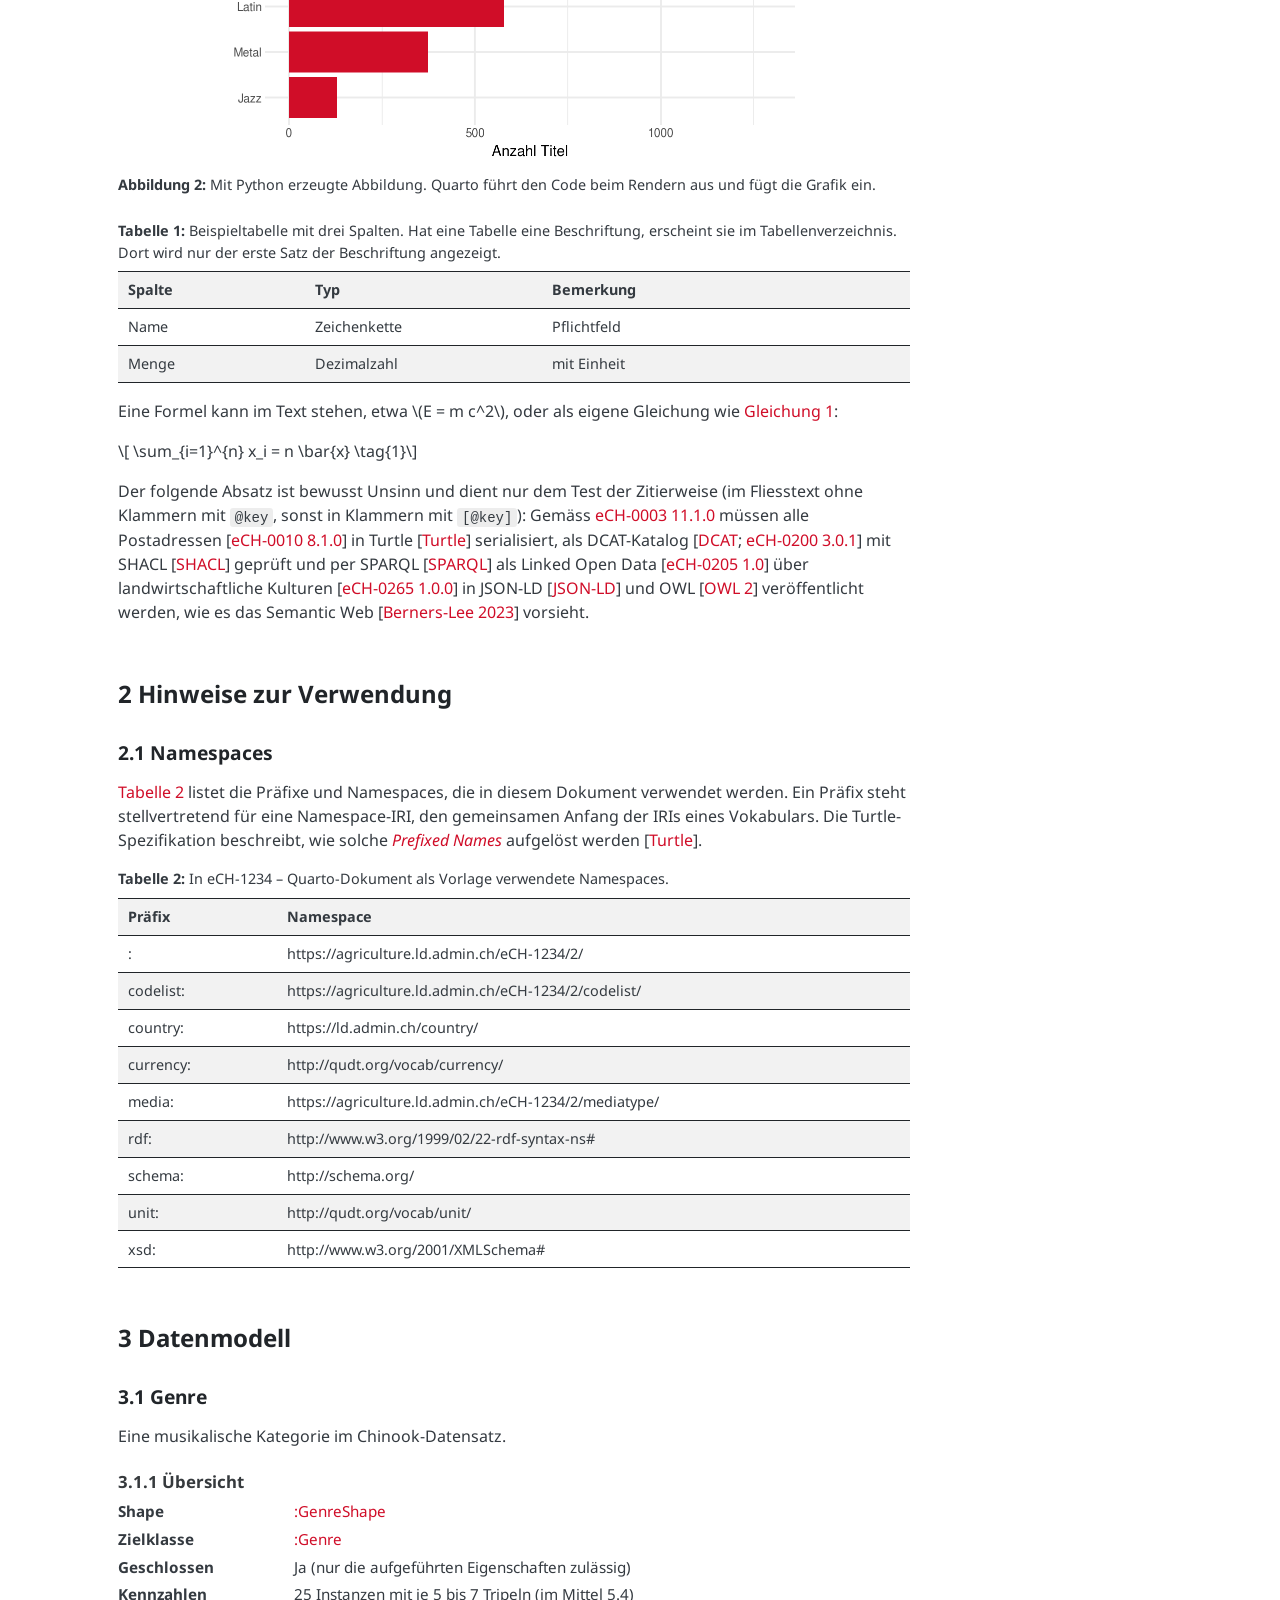
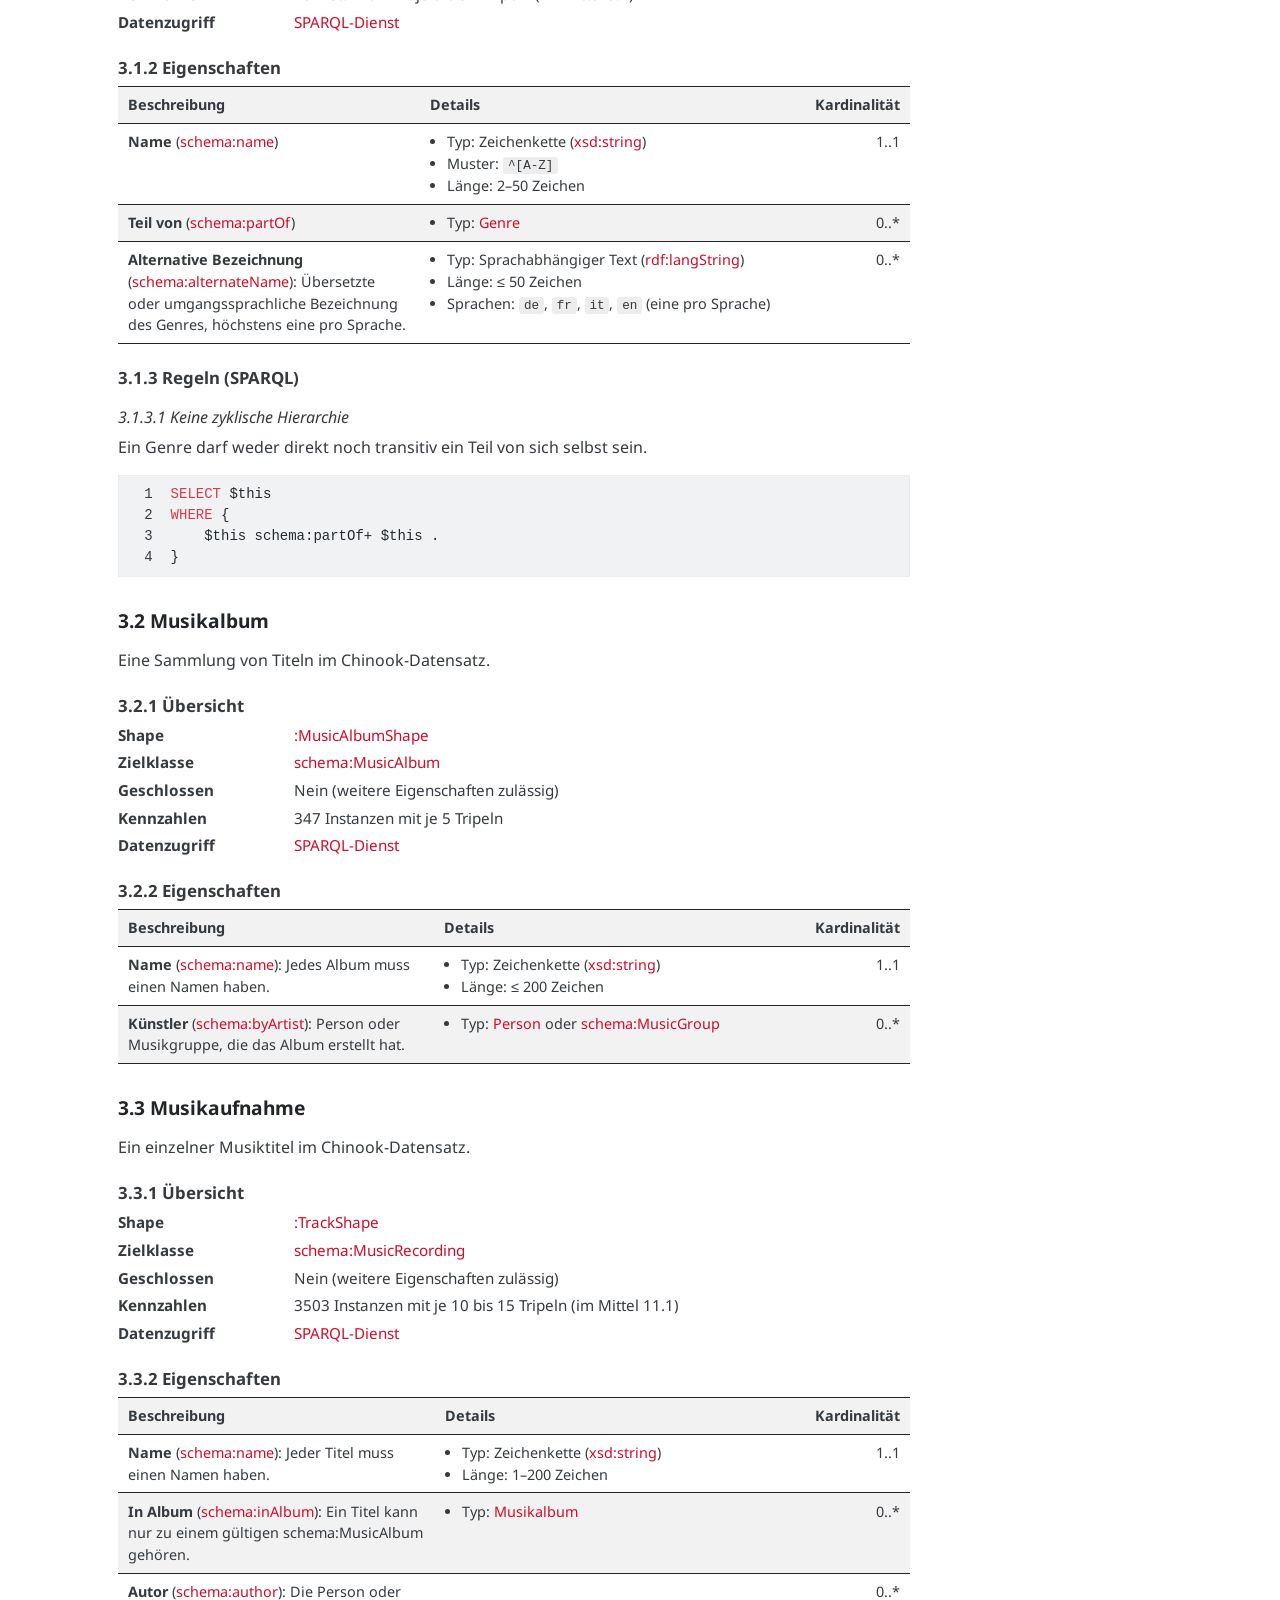
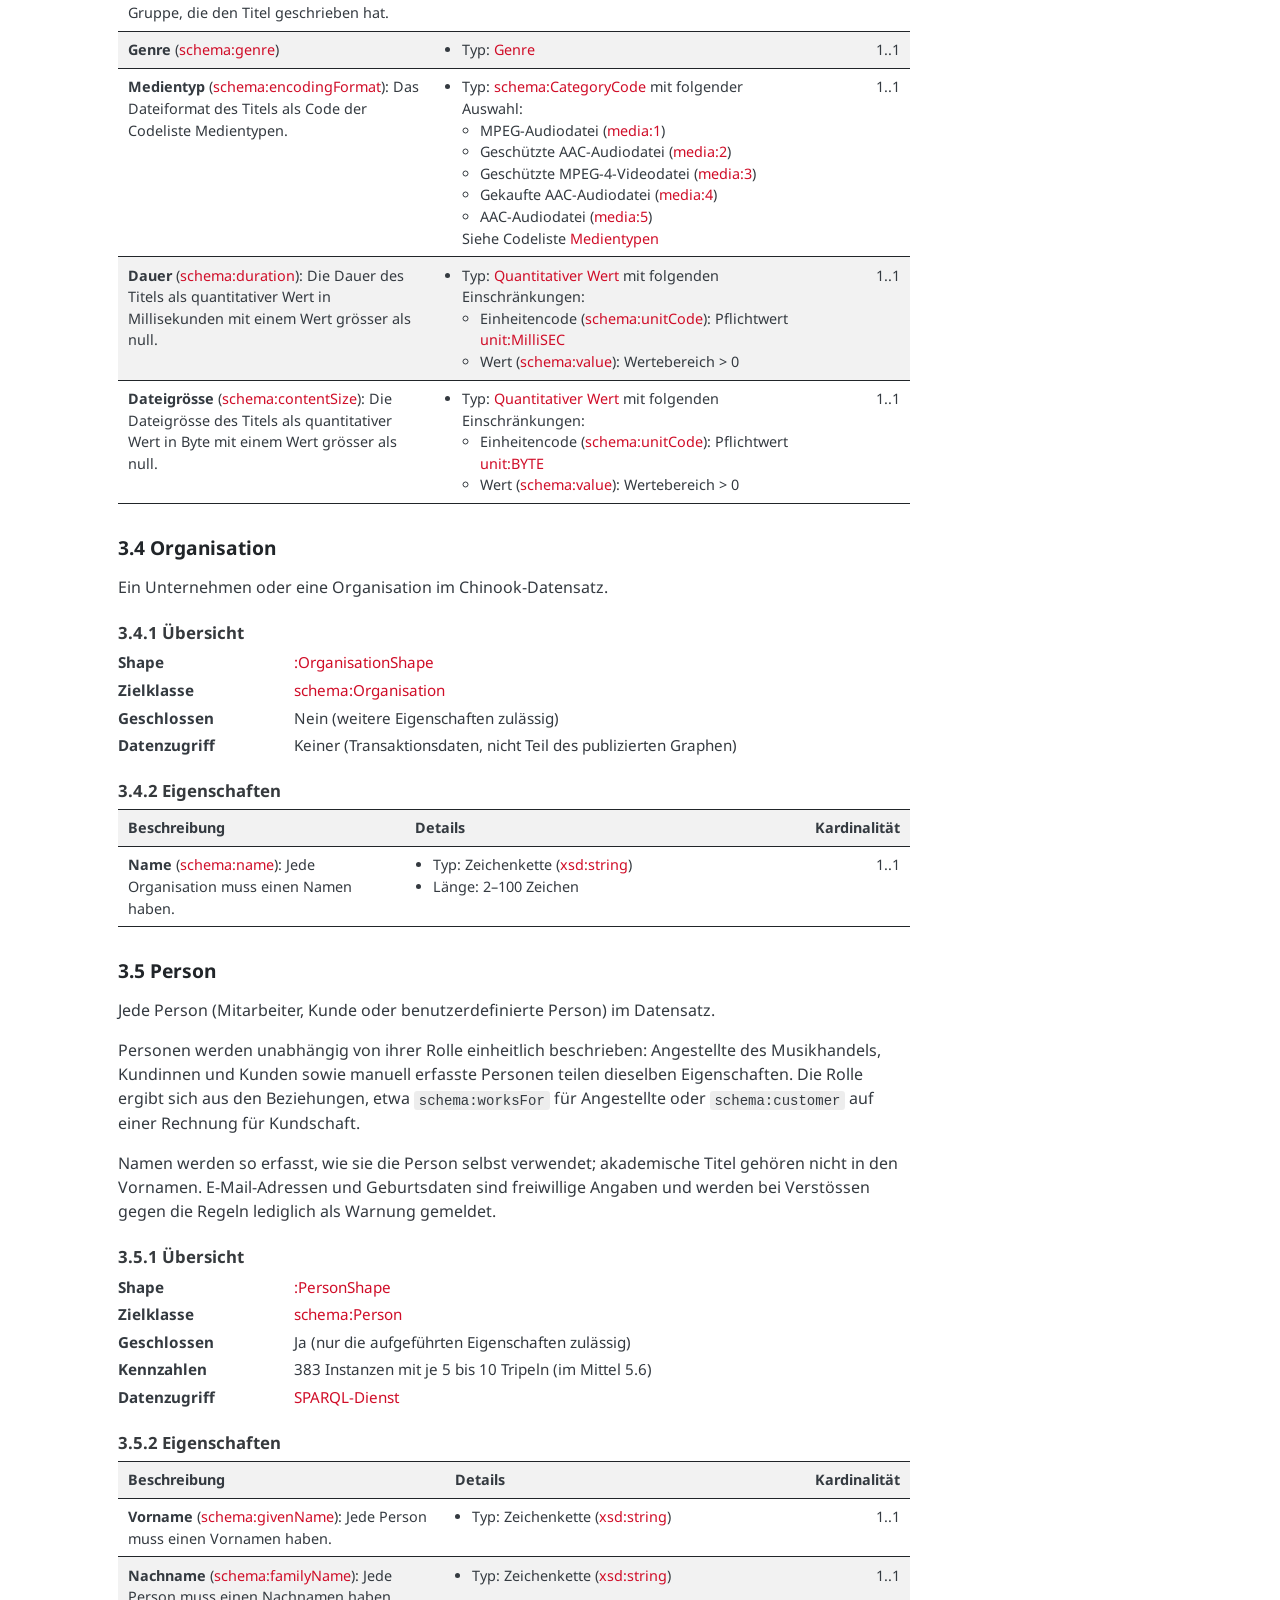
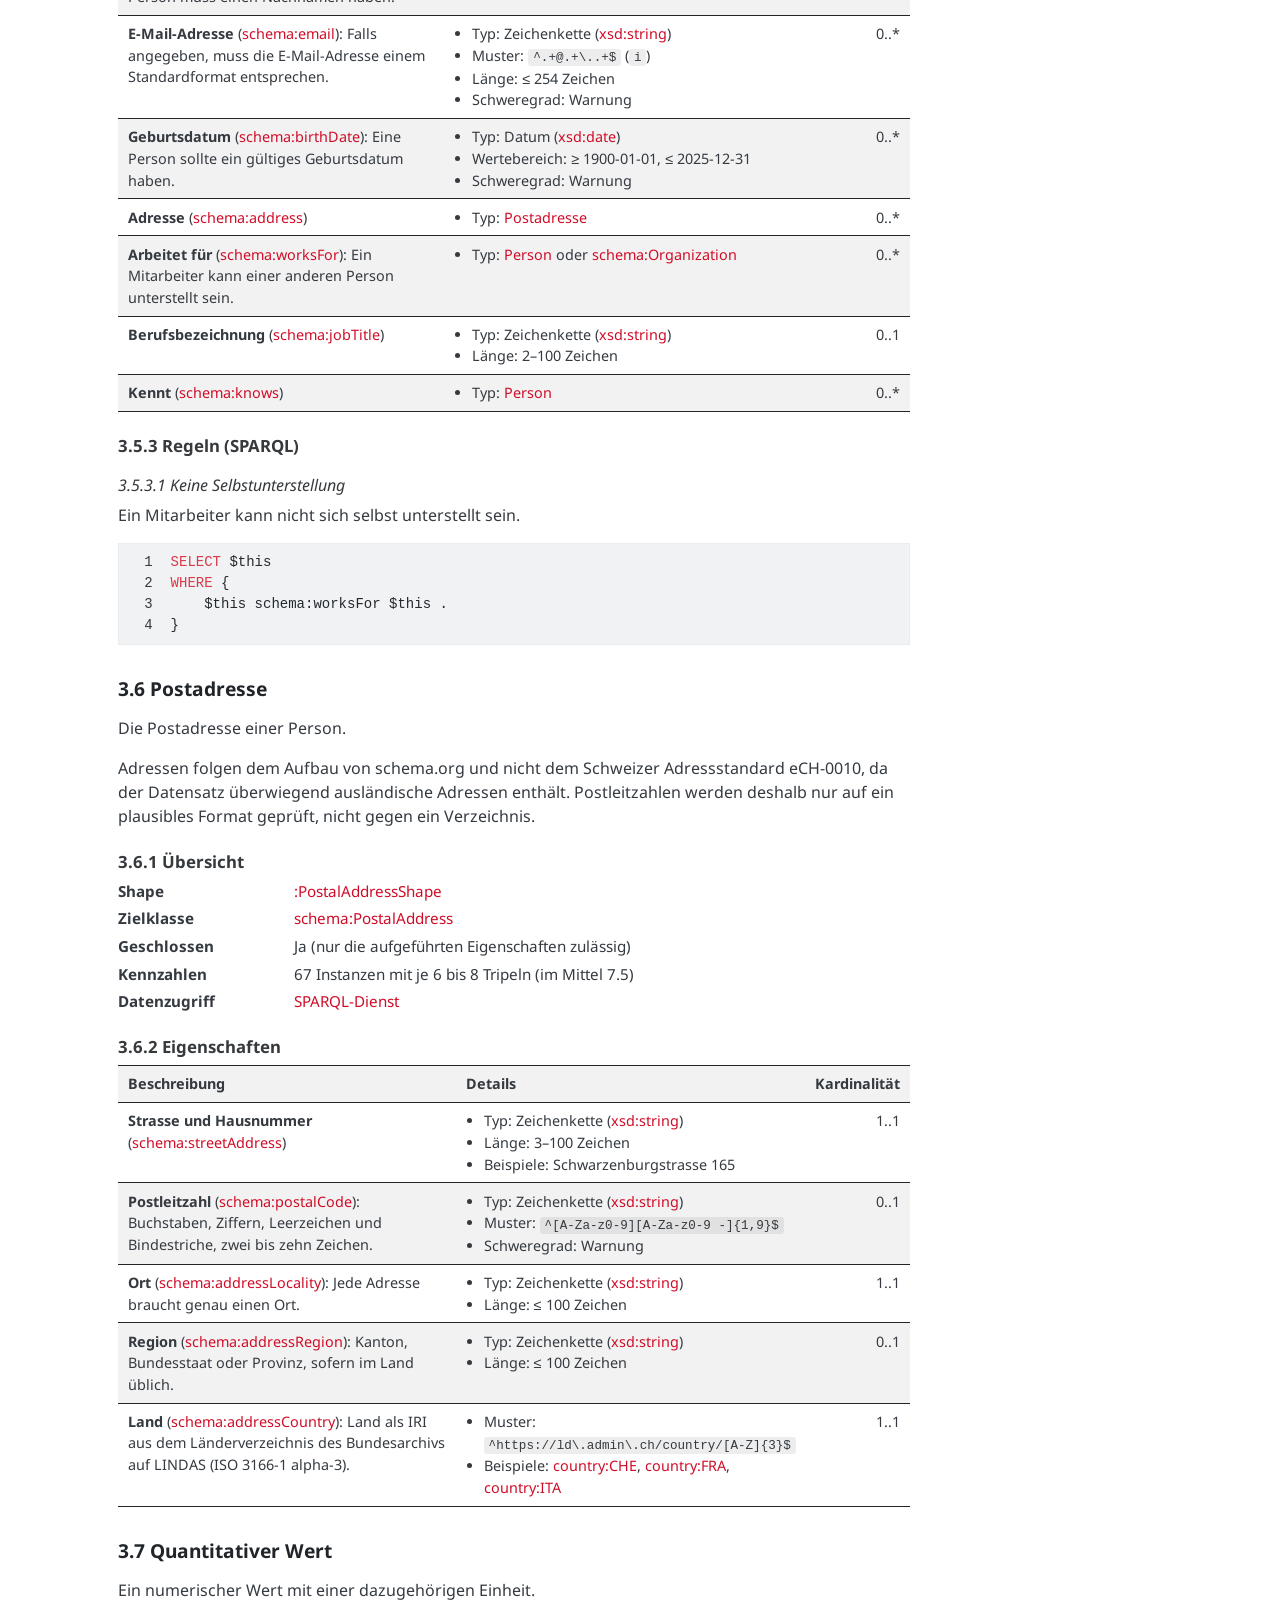
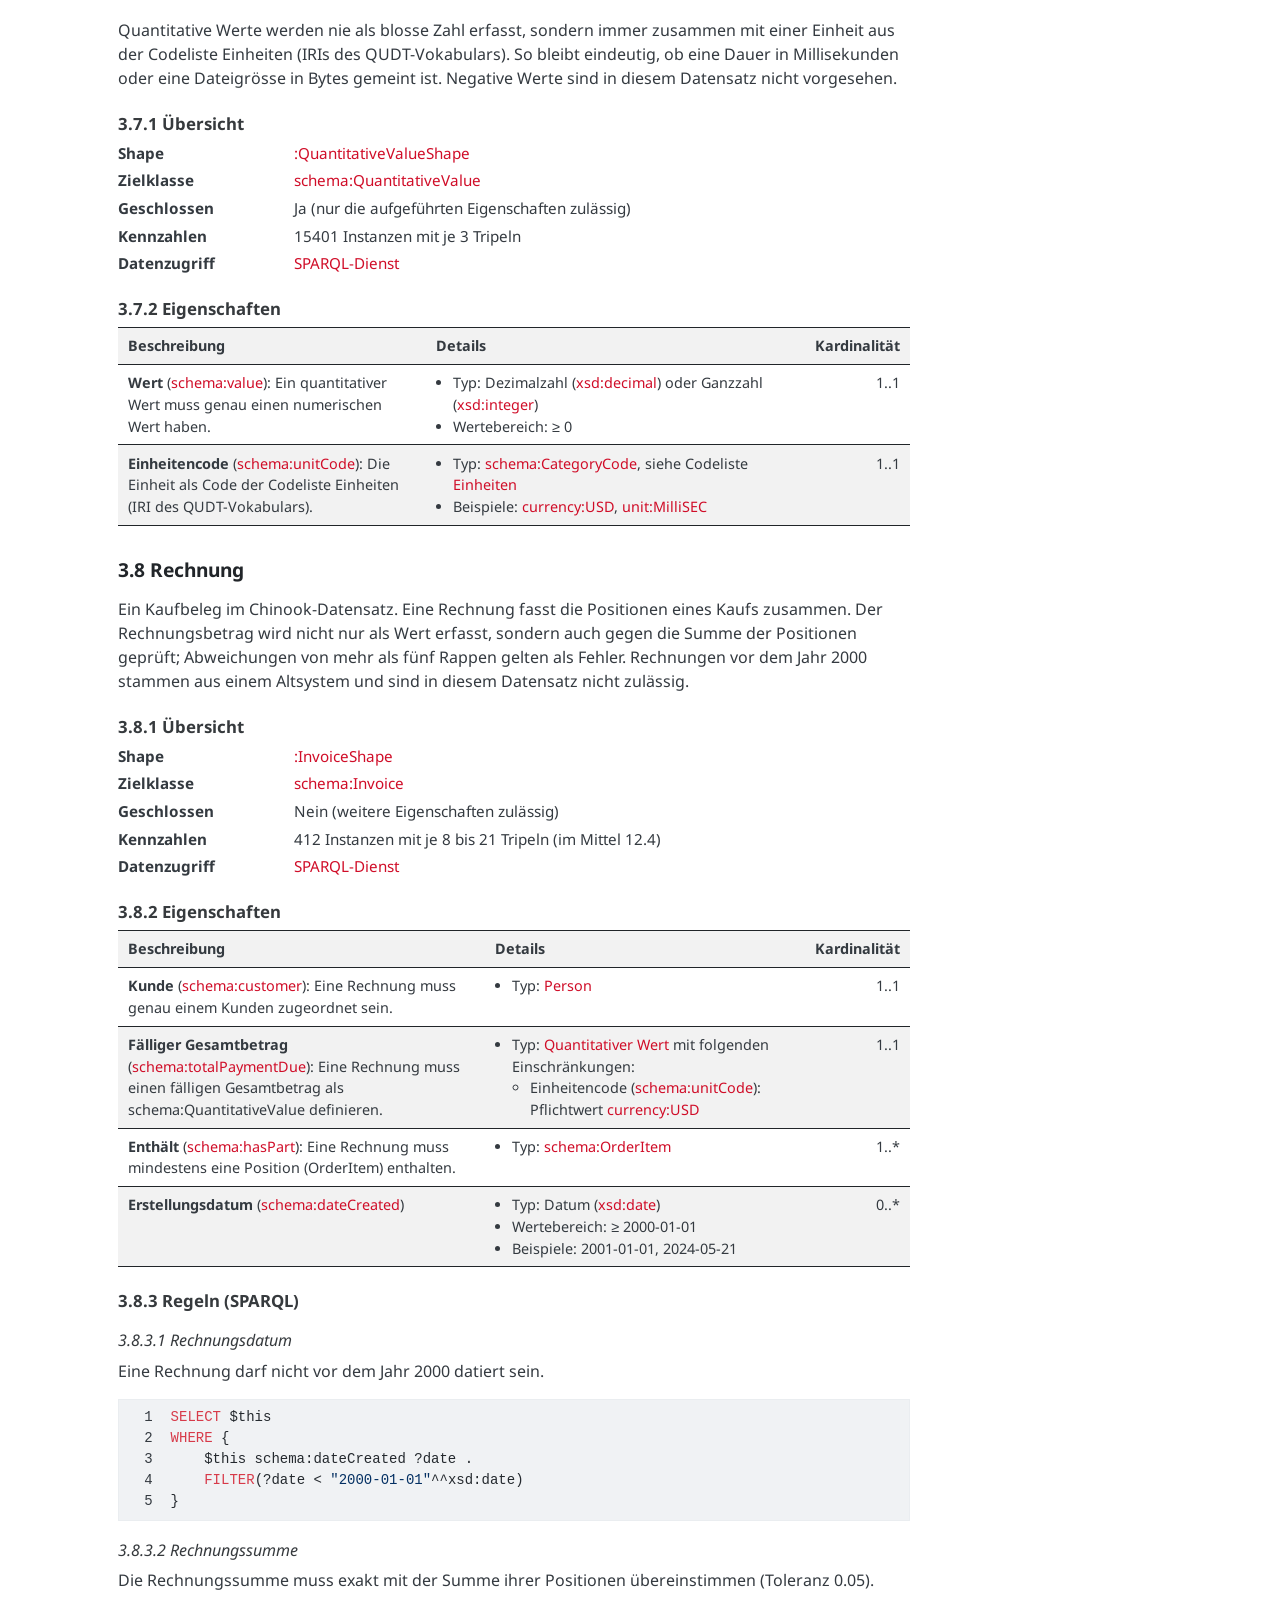
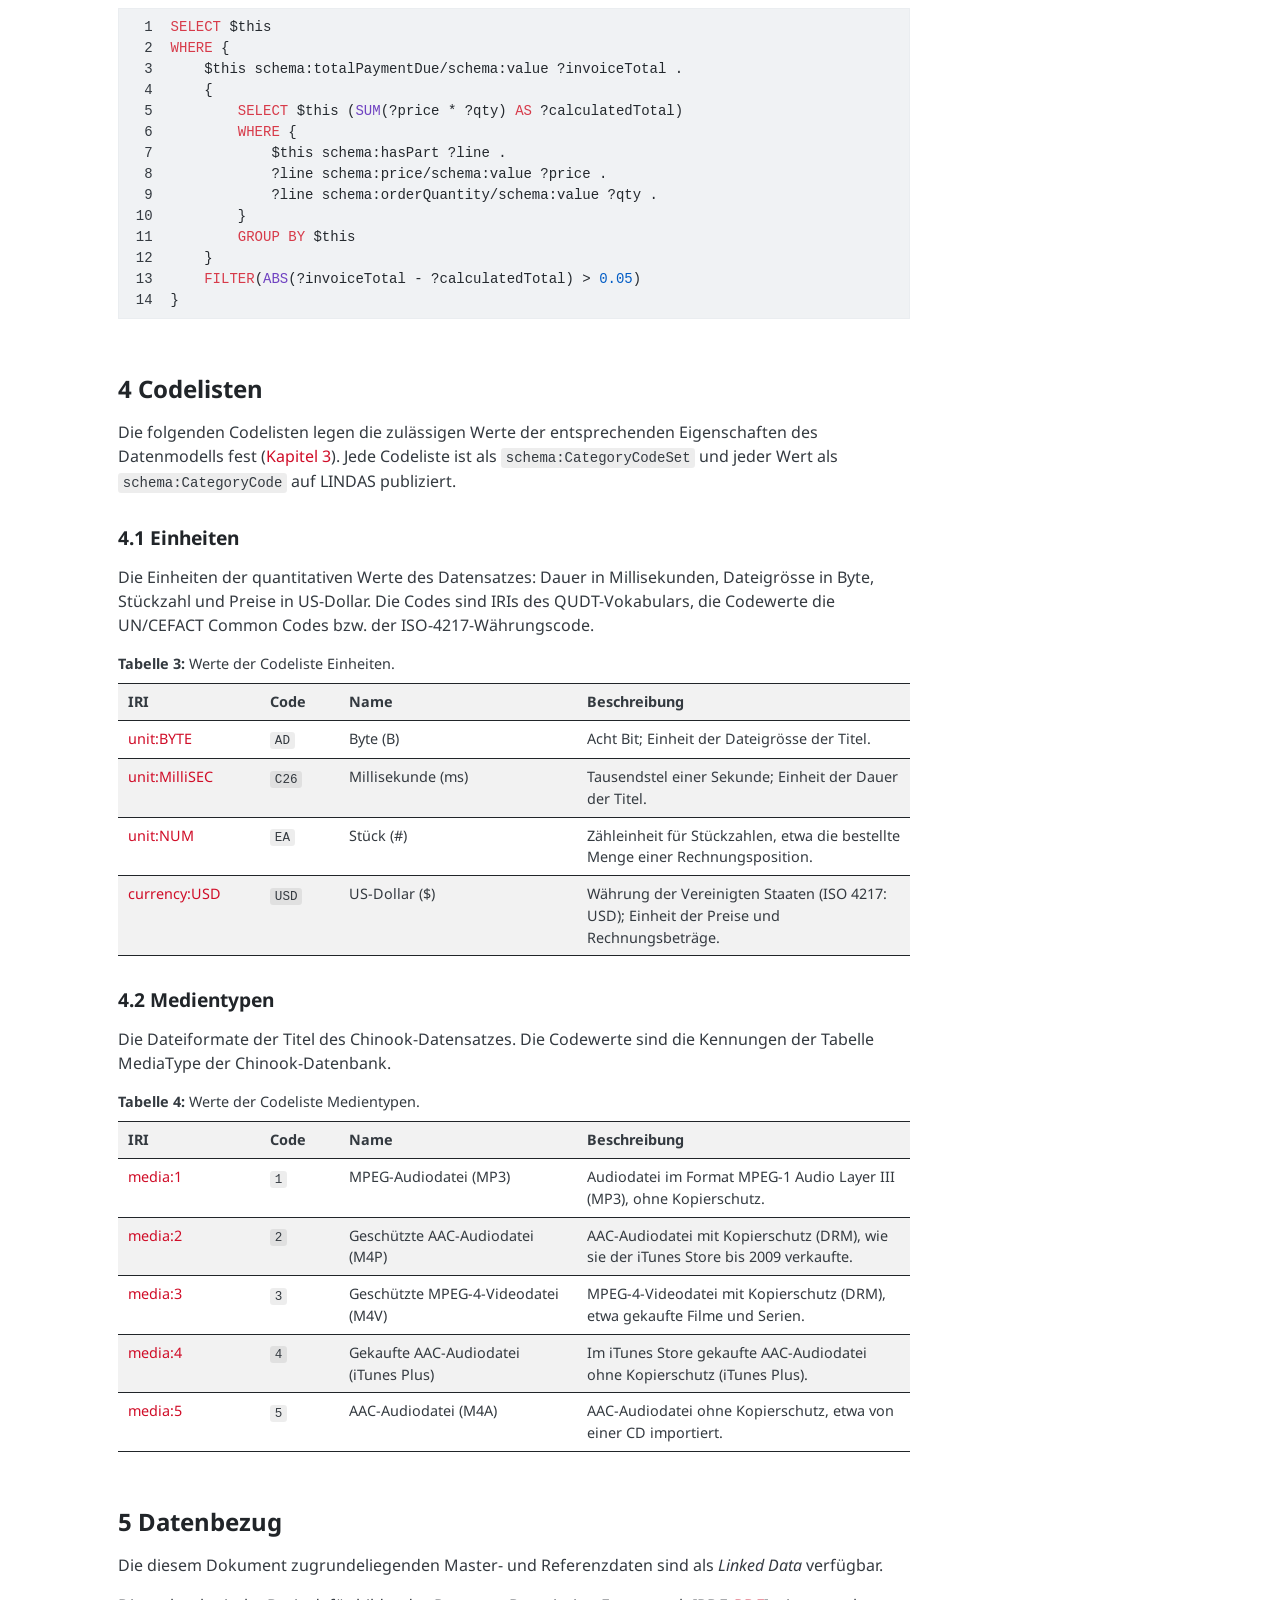
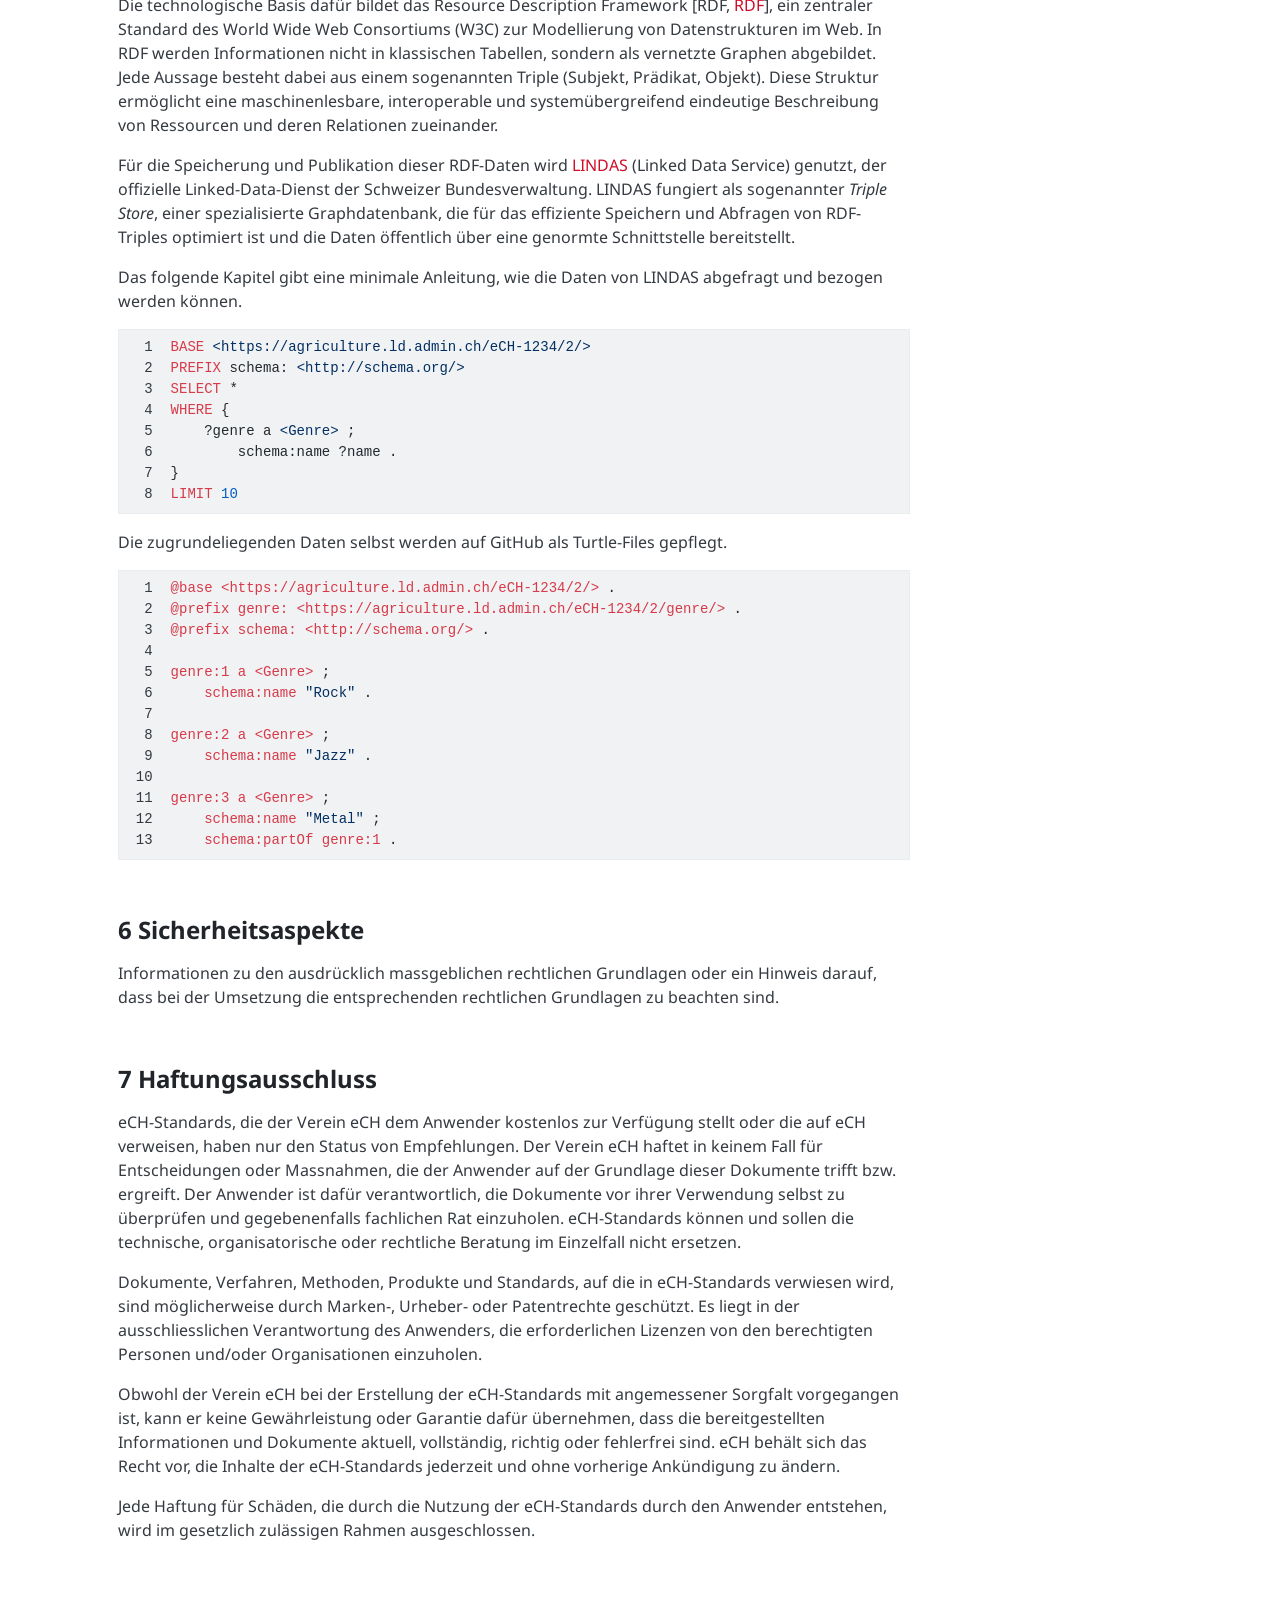
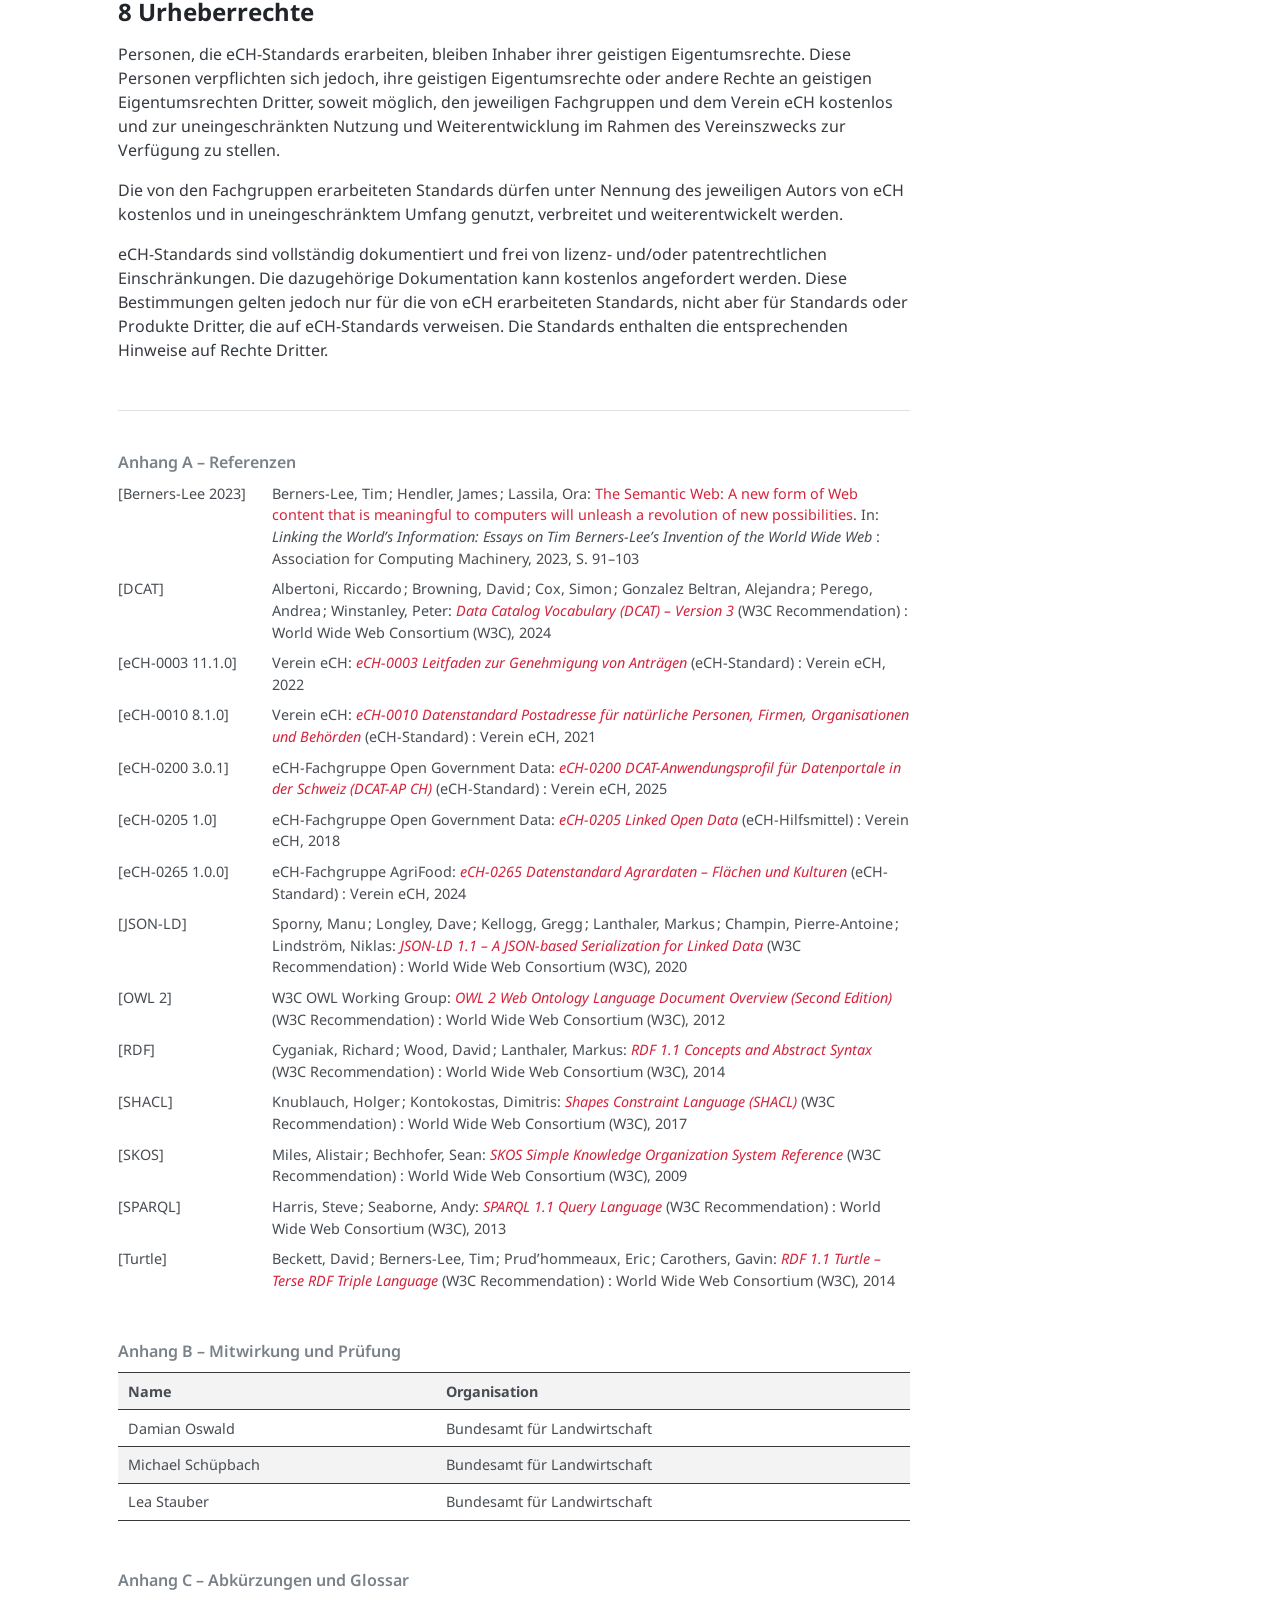
==== commit 315dc0cc: "deploy: 9ea45bd5d8504ecb929c013ee2d90c5847349601" ====
--- a/de/index.html
+++ b/de/index.html
@@ -2,7 +2,7 @@
 <html xmlns="http://www.w3.org/1999/xhtml" lang="de" xml:lang="de"><head>
 
 <meta charset="utf-8">
-<meta name="generator" content="quarto-1.10.19">
+<meta name="generator" content="quarto-1.11.9">
 
 <meta name="viewport" content="width=device-width, initial-scale=1.0, user-scalable=yes">
 
@@ -94,18 +94,19 @@
 <link href="../assets/favicon.svg" rel="icon" type="image/svg+xml">
 <script src="../site_libs/quarto-html/quarto.js" type="module"></script>
 <script src="../site_libs/quarto-html/tabsets/tabsets.js" type="module"></script>
+<script src="../site_libs/quarto-html/scrollable-regions/scrollable-regions.js" type="module"></script>
 <script src="../site_libs/quarto-html/popper.min.js"></script>
 <script src="../site_libs/quarto-html/tippy.umd.min.js"></script>
 <script src="../site_libs/quarto-html/anchor.min.js"></script>
 <link href="../site_libs/quarto-html/tippy.css" rel="stylesheet">
-<link href="../site_libs/quarto-html/quarto-syntax-highlighting-5c1318cf63eba56dbef7ba16bc7d56f5.css" rel="stylesheet" class="quarto-color-scheme" id="quarto-text-highlighting-styles">
-<link href="../site_libs/quarto-html/quarto-syntax-highlighting-dark-6453f418aeef366c23116eb9cb0b6816.css" rel="stylesheet" class="quarto-color-scheme quarto-color-alternate" id="quarto-text-highlighting-styles">
-<link href="../site_libs/quarto-html/quarto-syntax-highlighting-5c1318cf63eba56dbef7ba16bc7d56f5.css" rel="stylesheet" class="quarto-color-scheme-extra" id="quarto-text-highlighting-styles">
+<link href="../site_libs/quarto-html/quarto-syntax-highlighting-5de16f5e46225c21e2daa90d340bf64f.css" rel="stylesheet" class="quarto-color-scheme" id="quarto-text-highlighting-styles">
+<link href="../site_libs/quarto-html/quarto-syntax-highlighting-dark-3218d7d29a29f08bc4fdf3802c3e3ca5.css" rel="stylesheet" class="quarto-color-scheme quarto-color-alternate" id="quarto-text-highlighting-styles">
+<link href="../site_libs/quarto-html/quarto-syntax-highlighting-5de16f5e46225c21e2daa90d340bf64f.css" rel="stylesheet" class="quarto-color-scheme-extra" id="quarto-text-highlighting-styles">
 <script src="../site_libs/bootstrap/bootstrap.min.js"></script>
 <link href="../site_libs/bootstrap/bootstrap-icons.css" rel="stylesheet">
-<link href="../site_libs/bootstrap/bootstrap-8f6645186e80f0bc185e060285db0f42.min.css" rel="stylesheet" append-hash="true" class="quarto-color-scheme" id="quarto-bootstrap" data-mode="light">
-<link href="../site_libs/bootstrap/bootstrap-dark-fa5aca43eaa1315c24c47a55d81c8eac.min.css" rel="stylesheet" append-hash="true" class="quarto-color-scheme quarto-color-alternate" id="quarto-bootstrap" data-mode="dark">
-<link href="../site_libs/bootstrap/bootstrap-8f6645186e80f0bc185e060285db0f42.min.css" rel="stylesheet" append-hash="true" class="quarto-color-scheme-extra" id="quarto-bootstrap" data-mode="light">
+<link href="../site_libs/bootstrap/bootstrap-e44b05b598f4e4c1cc8951de8c71ed97.min.css" rel="stylesheet" append-hash="true" class="quarto-color-scheme" id="quarto-bootstrap" data-mode="light">
+<link href="../site_libs/bootstrap/bootstrap-dark-50f67064a0c5ee49d1c61c3ec75f3be4.min.css" rel="stylesheet" append-hash="true" class="quarto-color-scheme quarto-color-alternate" id="quarto-bootstrap" data-mode="dark">
+<link href="../site_libs/bootstrap/bootstrap-e44b05b598f4e4c1cc8951de8c71ed97.min.css" rel="stylesheet" append-hash="true" class="quarto-color-scheme-extra" id="quarto-bootstrap" data-mode="light">
 <script src="../site_libs/quarto-contrib/kbd/kbd.js"></script>
 <link href="../site_libs/quarto-contrib/kbd/kbd.css" rel="stylesheet">
 <script id="quarto-search-options" type="application/json">{
@@ -168,7 +169,7 @@
 
 </head>
 
-<body class="nav-fixed quarto-light"><script id="quarto-html-before-body" type="application/javascript">
+<body class="nav-fixed quarto-light"><a id="quarto-skip-link" class="visually-hidden-focusable" href="#quarto-document-content">Zum Hauptinhalt springen</a><script id="quarto-html-before-body" type="application/javascript">
     const toggleBodyColorMode = (bsSheetEl) => {
       const mode = bsSheetEl.getAttribute("data-mode");
       const bodyEl = window.document.querySelector("body");
@@ -191,6 +192,7 @@
       for (let i=0; i < toggles.length; i++) {
         const toggle = toggles[i];
         if (toggle) {
+          toggle.setAttribute("aria-checked", alternate ? "true" : "false");
           if (alternate) {
             toggle.classList.add("alternate");
           } else {
@@ -220,13 +222,19 @@
       manageTransitions('#quarto-margin-sidebar .nav-link', true);
       // Switch the toggles
       setColorSchemeToggle(alternate)
-      // Hack to workaround the fact that safari doesn't
-      // properly recolor the scrollbar when toggling (#1455)
+    }
+    // Hack to workaround the fact that safari doesn't
+    // properly recolor the scrollbar when toggling (#1455).
+    // Not run on load: stylesheets are set before first paint there, and
+    // scrolling would undo the scroll to a URL fragment (#14973).
+    // The one pixel nudge keeps the reader where they were.
+    const refreshSafariScrollbar = () => {
       if (navigator.userAgent.indexOf('Safari') > 0 && navigator.userAgent.indexOf('Chrome') == -1) {
         manageTransitions("body", false);
-        window.scrollTo(0, 1);
+        const scrollY = window.scrollY;
+        window.scrollTo(0, scrollY > 0 ? scrollY - 1 : 1);
         setTimeout(() => {
-          window.scrollTo(0, 0);
+          window.scrollTo(0, scrollY);
           manageTransitions("body", true);
         }, 40);
       }
@@ -320,6 +328,7 @@
       // Read the current dark / light value
       let toAlternate = !hasAlternateSentinel();
       toggleColorMode(toAlternate);
+      refreshSafariScrollbar();
       setStyleSentinel(toAlternate);
       toggleGiscusIfUsed(toAlternate, darkModeDefault);
       window.dispatchEvent(new Event('resize'));
@@ -337,7 +346,7 @@
     <div id="quarto-announcement" data-announcement-id="567b550b14a91b118b5d849fc5505b9a" class="alert alert-warning hidden"><i class="bi bi-info-circle quarto-announcement-icon"></i><div class="quarto-announcement-content">
 <p>Diese Seite beinhaltet einen <em>Working Draft</em> und kann sich dadurch laufend verändern. Für eine aktuelle Version, besuchen Sie <a href="https://ech.ch/">ech.ch</a>.</p>
 </div><i class="bi bi-x-lg quarto-announcement-action"></i></div>
-    <nav class="navbar navbar-expand-lg " data-bs-theme="dark">
+    <nav class="navbar navbar-expand-lg " data-bs-theme="dark" aria-label="Website">
       <div class="navbar-container container-fluid">
       <div class="navbar-brand-container mx-auto">
     <a href="../index.html" class="navbar-brand navbar-brand-logo">
@@ -345,8 +354,7 @@
     <img src="../assets/ech.svg" alt="eCH" class="navbar-logo dark-content">
     </a>
   </div>
-            <div id="quarto-search" class="" title="Suchen"></div>
-          <button class="navbar-toggler" type="button" data-bs-toggle="collapse" data-bs-target="#navbarCollapse" aria-controls="navbarCollapse" role="menu" aria-expanded="false" aria-label="Navigation umschalten" onclick="if (window.quartoToggleHeadroom) { window.quartoToggleHeadroom(); }">
+          <button class="navbar-toggler" type="button" data-bs-toggle="collapse" data-bs-target="#navbarCollapse" aria-controls="navbarCollapse" aria-expanded="false" aria-label="Navigation umschalten" onclick="if (window.quartoToggleHeadroom) { window.quartoToggleHeadroom(); }">
   <span class="navbar-toggler-icon"></span>
 </button>
           <div class="collapse navbar-collapse" id="navbarCollapse">
@@ -390,8 +398,9 @@
 </ul>
           </div> <!-- /navcollapse -->
             <div class="quarto-navbar-tools">
-  <a href="" class="quarto-color-scheme-toggle quarto-navigation-tool  px-1" onclick="window.quartoToggleColorScheme(); return false;" title="Dunkelmodus umschalten"><i class="bi"></i></a>
-</div>
+  <button type="button" role="switch" aria-checked="false" class="quarto-color-scheme-toggle quarto-navigation-tool  px-1" onclick="window.quartoToggleColorScheme(); return false;" title="Dunkelmodus umschalten" aria-label="Dunkelmodus umschalten"><i class="bi"></i></button>
+</div>
+            <div id="quarto-search" class="" title="Suchen"></div>
       </div> <!-- /container-fluid -->
     </nav>
 </header>
@@ -400,7 +409,7 @@
 <!-- sidebar -->
 <!-- margin-sidebar -->
     <div id="quarto-margin-sidebar" class="sidebar margin-sidebar">
-        <nav id="TOC" role="doc-toc" class="toc-active">
+        <nav id="TOC" role="doc-toc" aria-labelledby="toc-title" class="toc-active">
     <h2 id="toc-title">Auf dieser Seite</h2>
    
   <ul class="collapse">
@@ -445,7 +454,7 @@
 <div class="quarto-alternate-formats"><h2>Andere Formate</h2><ul><li><a href="index.pdf"><i class="bi bi-file-earmark-pdf"></i>PDF</a></li><li><a href="index.md"><i class="bi bi-markdown"></i>Markdown</a></li></ul></div></nav>
     </div>
 <!-- main -->
-<main class="content page-columns page-full" id="quarto-document-content">
+<main class="content page-columns page-full" id="quarto-document-content" tabindex="-1">
 
 
 <header id="title-block-header" class="quarto-title-block default">
@@ -1919,15 +1928,50 @@
   window.document.addEventListener("DOMContentLoaded", function (event) {
     // Ensure there is a toggle, if there isn't float one in the top right
     if (window.document.querySelector('.quarto-color-scheme-toggle') === null) {
-      const a = window.document.createElement('a');
-      a.classList.add('top-right');
-      a.classList.add('quarto-color-scheme-toggle');
-      a.href = "";
-      a.onclick = function() { try { window.quartoToggleColorScheme(); } catch {} return false; };
+      const toggle = window.document.createElement('button');
+      toggle.type = "button";
+      toggle.setAttribute("role", "switch");
+      toggle.setAttribute("aria-checked", "false");
+      toggle.classList.add('top-right');
+      toggle.classList.add('quarto-color-scheme-toggle');
+      toggle.setAttribute("aria-label", "Dunkelmodus umschalten");
+      toggle.onclick = function() { try { window.quartoToggleColorScheme(); } catch {} return false; };
       const i = window.document.createElement("i");
       i.classList.add('bi');
-      a.appendChild(i);
-      window.document.body.appendChild(a);
+      toggle.appendChild(i);
+      // Put the toggle in a landmark of its own, so that landmark navigation
+      // can reach it.
+      //
+      // The container is always a fresh direct child of body, and the toggle is
+      // never moved into page furniture that the theme or the author controls.
+      // The toggle is positioned against the page, so any ancestor that
+      // establishes a containing block captures it: a positioned element or a
+      // grid for position: absolute, and transform, filter, will-change or
+      // contain for position: fixed. A direct child of body has none of these
+      // to inherit, and the shift when one appears is silent and visual.
+      //
+      // ARIA says a document should have at most one banner, and axe reports a
+      // duplicate whether or not the banners carry distinct labels. So use a
+      // header when the page has no banner yet, and a named region otherwise.
+      //
+      // A header is a banner wherever it sits, unless it is inside sectioning
+      // content, so this cannot just look at the children of body: a custom
+      // page layout wraps the title block header in a plain div. An explicit
+      // role="banner" always counts.
+      const sectioning = 'article, aside, main, nav, section, [role="article"], [role="complementary"], [role="main"], [role="navigation"], [role="region"]';
+      const hasBanner = Array.from(
+        window.document.querySelectorAll('header:not([role]), [role="banner"]')
+      ).some(function(el) {
+        return el.hasAttribute("role") || el.closest(sectioning) === null;
+      });
+      const container = window.document.createElement(hasBanner ? "div" : "header");
+      if (hasBanner) {
+        container.setAttribute("role", "region");
+        container.setAttribute("aria-label", "Dunkelmodus umschalten");
+      }
+      container.classList.add('quarto-color-scheme-toggle-container');
+      container.appendChild(toggle);
+      window.document.body.appendChild(container);
     }
     setColorSchemeToggle(hasAlternateSentinel())
     const icon = "";
@@ -2006,7 +2050,8 @@
           return filterRegex.test(href) || localhostRegex.test(href) || mailtoRegex.test(href);
       }
       // Inspect non-navigation links and adorn them if external
-     var links = window.document.querySelectorAll('a[href]:not(.nav-link):not(.navbar-brand):not(.toc-action):not(.sidebar-link):not(.sidebar-item-toggle):not(.pagination-link):not(.no-external):not([aria-hidden]):not(.dropdown-item):not(.quarto-navigation-tool):not(.about-link)');
+      window.quartoDecorateExternalLinks = function (root) {
+     var links = (root || window.document).querySelectorAll('a[href]:not(.nav-link):not(.navbar-brand):not(.toc-action):not(.sidebar-link):not(.sidebar-item-toggle):not(.pagination-link):not(.no-external):not([aria-hidden]):not(.dropdown-item):not(.quarto-navigation-tool):not(.about-link)');
       for (var i=0; i<links.length; i++) {
         const link = links[i];
         if (!isInternal(link.href)) {
@@ -2015,8 +2060,69 @@
           if (link.dataset.originalHref !== undefined) {
             link.href = link.dataset.originalHref;
           }
+          if (!link.classList.contains('no-external-icon')) {
+          }
         }
       }
+      };
+      window.quartoDecorateExternalLinks(window.document);
+    // Esc closes the popup (WCAG 1.4.13) and focus leaving both trigger and
+    // popup closes it (WCAG 2.4.11); tippy handles neither for interactive popups.
+    const hideOnEscAndFocusOut = {
+      name: 'hideOnEscAndFocusOut',
+      defaultValue: true,
+      fn(instance) {
+        const dismiss = () => {
+          // A show scheduled by the trigger delay would otherwise reopen it
+          instance.clearDelayTimeouts();
+          instance.hide();
+        };
+        const onKeyDown = (event) => {
+          if (event.key !== 'Escape') {
+            return;
+          }
+          // Keep Esc from also reaching page handlers (e.g. reveal.js overview),
+          // except an open reveal.js slide menu, which Esc should close too.
+          // The menu handles keys only when its keyboard option is on.
+          const menuHandlesEsc = window.Reveal?.getPlugin?.('menu')?.isOpen() &&
+            window.Reveal.getConfig().menu?.keyboard !== false;
+          if (!menuHandlesEsc) {
+            event.stopPropagation();
+          }
+          if (instance.popper.contains(window.document.activeElement)) {
+            // Disabled while refocusing so the focus trigger does not reopen it
+            instance.disable();
+            instance.reference.focus();
+            instance.enable();
+          }
+          dismiss();
+        };
+        const onFocusOut = (event) => {
+          const target = event.relatedTarget;
+          if (target && !instance.reference.contains(target) &&
+              !instance.popper.contains(target)) {
+            dismiss();
+          }
+        };
+        // On the trigger too: a click trigger (code-annotations: select) has no
+        // blur handling. Attached for the instance's lifetime so leaving the
+        // trigger also cancels a show still pending on the trigger delay.
+        instance.reference.addEventListener('focusout', onFocusOut);
+        return {
+          onShow() {
+            window.document.addEventListener('keydown', onKeyDown, true);
+            instance.popper.addEventListener('focusout', onFocusOut);
+          },
+          onHide() {
+            window.document.removeEventListener('keydown', onKeyDown, true);
+            instance.popper.removeEventListener('focusout', onFocusOut);
+          },
+          onDestroy() {
+            instance.reference.removeEventListener('focusout', onFocusOut);
+          },
+        };
+      },
+    };
     function tippyHover(el, contentFn, onTriggerFn, onUntriggerFn) {
       const config = {
         allowHTML: true,
@@ -2030,6 +2136,7 @@
         interactiveBorder: 10,
         theme: 'quarto',
         placement: 'bottom-start',
+        plugins: [hideOnEscAndFocusOut],
       };
       if (contentFn) {
         config.content = contentFn;
@@ -2192,44 +2299,54 @@
           const lineIds = lines.map((line) => {
             return targetCell + "-" + line;
           })
-          let top = null;
-          let height = null;
-          let parent = null;
+          // Each band is positioned against its own containing block, which is
+          // not the offsetParent of the lines, so place it from client rects.
+          const placeBand = (band, firstEl, lastEl, codeBlock) => {
+            const container = band.offsetParent;
+            if (container === null) {
+              return;
+            }
+            const containerRect = container.getBoundingClientRect();
+            // Reveal.js scales slides with a transform, so convert client
+            // pixels back to the CSS pixels of the container.
+            const scale = containerRect.height / container.offsetHeight || 1;
+            const firstRect = firstEl.getBoundingClientRect();
+            const lastRect = lastEl.getBoundingClientRect();
+            const top = (firstRect.top - containerRect.top) / scale - container.clientTop + container.scrollTop;
+            const height = (lastRect.bottom - firstRect.top) / scale;
+            band.style.top = top - 2 + "px";
+            band.style.height = height + 4 + "px";
+            if (codeBlock) {
+              // Without the copy button wrapper, the containing block is wider
+              // than the code block, so span the code block explicitly.
+              const blockRect = codeBlock.getBoundingClientRect();
+              band.style.left = (blockRect.left - containerRect.left) / scale - container.clientLeft + container.scrollLeft + "px";
+              band.style.width = blockRect.width / scale + "px";
+            }
+          };
           if (lineIds.length > 0) {
-              //compute the position of the single el (top and bottom and make a div)
-              const el = window.document.getElementById(lineIds[0]);
-              top = el.offsetTop;
-              height = el.offsetHeight;
-              parent = el.parentElement.parentElement;
-            if (lineIds.length > 1) {
-              const lastEl = window.document.getElementById(lineIds[lineIds.length - 1]);
-              const bottom = lastEl.offsetTop + lastEl.offsetHeight;
-              height = bottom - top;
+            const el = window.document.getElementById(lineIds[0]);
+            const lastEl = window.document.getElementById(lineIds[lineIds.length - 1]);
+            const parent = el.parentElement.parentElement;
+            // cook up a div (if necessary) and position it
+            let div = window.document.getElementById("code-annotation-line-highlight");
+            if (div === null) {
+              div = window.document.createElement("div");
+              div.setAttribute("id", "code-annotation-line-highlight");
+              div.style.position = 'absolute';
+              parent.appendChild(div);
             }
-            if (top !== null && height !== null && parent !== null) {
-              // cook up a div (if necessary) and position it 
-              let div = window.document.getElementById("code-annotation-line-highlight");
-              if (div === null) {
-                div = window.document.createElement("div");
-                div.setAttribute("id", "code-annotation-line-highlight");
-                div.style.position = 'absolute';
-                parent.appendChild(div);
-              }
-              div.style.top = top - 2 + "px";
-              div.style.height = height + 4 + "px";
-              div.style.left = 0;
-              let gutterDiv = window.document.getElementById("code-annotation-line-highlight-gutter");
-              if (gutterDiv === null) {
-                gutterDiv = window.document.createElement("div");
-                gutterDiv.setAttribute("id", "code-annotation-line-highlight-gutter");
-                gutterDiv.style.position = 'absolute';
-                const codeCell = window.document.getElementById(targetCell);
-                const gutter = codeCell.querySelector('.code-annotation-gutter');
-                gutter.appendChild(gutterDiv);
-              }
-              gutterDiv.style.top = top - 2 + "px";
-              gutterDiv.style.height = height + 4 + "px";
+            placeBand(div, el, lastEl, parent.closest("div.sourceCode") || parent);
+            let gutterDiv = window.document.getElementById("code-annotation-line-highlight-gutter");
+            if (gutterDiv === null) {
+              gutterDiv = window.document.createElement("div");
+              gutterDiv.setAttribute("id", "code-annotation-line-highlight-gutter");
+              gutterDiv.style.position = 'absolute';
+              const codeCell = window.document.getElementById(targetCell);
+              const gutter = codeCell.querySelector('.code-annotation-gutter');
+              gutter.appendChild(gutterDiv);
             }
+            placeBand(gutterDiv, el, lastEl);
             selectedAnnoteEl = annoteEl;
           }
         };
@@ -2328,6 +2445,9 @@
     }
   });
   </script>
+  <script type="application/javascript">
+  window.quartoScrollableRegionsLabels = {"code":"Scrollbarer Code","output":"Scrollbare Ausgabe"};
+  </script>
 </div> <!-- /content -->
 
 
--- a/site_libs/quarto-html/quarto-syntax-highlighting-5de16f5e46225c21e2daa90d340bf64f.css
+++ b/site_libs/quarto-html/quarto-syntax-highlighting-5de16f5e46225c21e2daa90d340bf64f.css
@@ -0,0 +1,210 @@
+/* quarto syntax highlight colors */
+:root {
+  --quarto-hl-al-color: #ff5555;
+  --quarto-hl-an-color: #6a737d;
+  --quarto-hl-at-color: #d73a49;
+  --quarto-hl-bn-color: #005cc5;
+  --quarto-hl-bu-color: #d73a49;
+  --quarto-hl-ch-color: #032f62;
+  --quarto-hl-co-color: #6a737d;
+  --quarto-hl-cv-color: #6a737d;
+  --quarto-hl-cn-color: #005cc5;
+  --quarto-hl-cf-color: #d73a49;
+  --quarto-hl-dt-color: #d73a49;
+  --quarto-hl-dv-color: #005cc5;
+  --quarto-hl-do-color: #6a737d;
+  --quarto-hl-er-color: #ff5555;
+  --quarto-hl-ex-color: #d73a49;
+  --quarto-hl-fl-color: #005cc5;
+  --quarto-hl-fu-color: #6f42c1;
+  --quarto-hl-im-color: #032f62;
+  --quarto-hl-in-color: #6a737d;
+  --quarto-hl-kw-color: #d73a49;
+  --quarto-hl-op-color: #24292e;
+  --quarto-hl-pp-color: #d73a49;
+  --quarto-hl-re-color: #6a737d;
+  --quarto-hl-sc-color: #005cc5;
+  --quarto-hl-ss-color: #032f62;
+  --quarto-hl-st-color: #032f62;
+  --quarto-hl-va-color: #e36209;
+  --quarto-hl-vs-color: #032f62;
+  --quarto-hl-wa-color: #ff5555;
+}
+
+/* other quarto variables */
+:root {
+  --quarto-font-monospace: SFMono-Regular, Menlo, Monaco, Consolas, "Liberation Mono", "Courier New", monospace;
+}
+
+/* syntax highlight based on Pandoc's rules */
+pre > code.sourceCode > span {
+  color: #24292e;
+}
+
+code.sourceCode > span {
+  color: #24292e;
+}
+
+div.sourceCode,
+div.sourceCode pre.sourceCode {
+  color: #24292e;
+}
+
+/* Normal */
+code span {
+  color: #24292e;
+}
+
+/* Alert */
+code span.al {
+  font-weight: bold;
+  color: #ff5555;
+}
+
+/* Annotation */
+code span.an {
+  color: #6a737d;
+}
+
+/* Attribute */
+code span.at {
+  color: #d73a49;
+}
+
+/* BaseN */
+code span.bn {
+  color: #005cc5;
+}
+
+/* BuiltIn */
+code span.bu {
+  color: #d73a49;
+}
+
+/* ControlFlow */
+code span.cf {
+  color: #d73a49;
+}
+
+/* Char */
+code span.ch {
+  color: #032f62;
+}
+
+/* Constant */
+code span.cn {
+  color: #005cc5;
+}
+
+/* Comment */
+code span.co {
+  color: #6a737d;
+}
+
+/* CommentVar */
+code span.cv {
+  color: #6a737d;
+}
+
+/* Documentation */
+code span.do {
+  color: #6a737d;
+}
+
+/* DataType */
+code span.dt {
+  color: #d73a49;
+}
+
+/* DecVal */
+code span.dv {
+  color: #005cc5;
+}
+
+/* Error */
+code span.er {
+  color: #ff5555;
+  text-decoration: underline;
+}
+
+/* Extension */
+code span.ex {
+  font-weight: bold;
+  color: #d73a49;
+}
+
+/* Float */
+code span.fl {
+  color: #005cc5;
+}
+
+/* Function */
+code span.fu {
+  color: #6f42c1;
+}
+
+/* Import */
+code span.im {
+  color: #032f62;
+}
+
+/* Information */
+code span.in {
+  color: #6a737d;
+}
+
+/* Keyword */
+code span.kw {
+  color: #d73a49;
+}
+
+/* Operator */
+code span.op {
+  color: #24292e;
+}
+
+/* Preprocessor */
+code span.pp {
+  color: #d73a49;
+}
+
+/* RegionMarker */
+code span.re {
+  color: #6a737d;
+}
+
+/* SpecialChar */
+code span.sc {
+  color: #005cc5;
+}
+
+/* SpecialString */
+code span.ss {
+  color: #032f62;
+}
+
+/* String */
+code span.st {
+  color: #032f62;
+}
+
+/* Variable */
+code span.va {
+  color: #e36209;
+}
+
+/* VerbatimString */
+code span.vs {
+  color: #032f62;
+}
+
+/* Warning */
+code span.wa {
+  color: #ff5555;
+}
+
+.prevent-inlining {
+  content: "</";
+}
+
+/*# sourceMappingURL=23f8374238f3f91d1d7749982f748b86.css.map */
--- a/site_libs/quarto-html/quarto-syntax-highlighting-dark-3218d7d29a29f08bc4fdf3802c3e3ca5.css
+++ b/site_libs/quarto-html/quarto-syntax-highlighting-dark-3218d7d29a29f08bc4fdf3802c3e3ca5.css
@@ -0,0 +1,210 @@
+/* quarto syntax highlight colors */
+:root {
+  --quarto-hl-al-color: #ff5555;
+  --quarto-hl-an-color: #6a737d;
+  --quarto-hl-at-color: #f97583;
+  --quarto-hl-bn-color: #79b8ff;
+  --quarto-hl-bu-color: #f97583;
+  --quarto-hl-ch-color: #9ecbff;
+  --quarto-hl-co-color: #6a737d;
+  --quarto-hl-cv-color: #6a737d;
+  --quarto-hl-cn-color: #79b8ff;
+  --quarto-hl-cf-color: #f97583;
+  --quarto-hl-dt-color: #f97583;
+  --quarto-hl-dv-color: #79b8ff;
+  --quarto-hl-do-color: #6a737d;
+  --quarto-hl-er-color: #ff5555;
+  --quarto-hl-ex-color: #f97583;
+  --quarto-hl-fl-color: #79b8ff;
+  --quarto-hl-fu-color: #b392f0;
+  --quarto-hl-im-color: #9ecbff;
+  --quarto-hl-in-color: #6a737d;
+  --quarto-hl-kw-color: #f97583;
+  --quarto-hl-op-color: #e1e4e8;
+  --quarto-hl-pp-color: #f97583;
+  --quarto-hl-re-color: #6a737d;
+  --quarto-hl-sc-color: #79b8ff;
+  --quarto-hl-ss-color: #9ecbff;
+  --quarto-hl-st-color: #9ecbff;
+  --quarto-hl-va-color: #ffab70;
+  --quarto-hl-vs-color: #9ecbff;
+  --quarto-hl-wa-color: #ff5555;
+}
+
+/* other quarto variables */
+:root {
+  --quarto-font-monospace: SFMono-Regular, Menlo, Monaco, Consolas, "Liberation Mono", "Courier New", monospace;
+}
+
+/* syntax highlight based on Pandoc's rules */
+pre > code.sourceCode > span {
+  color: #e1e4e8;
+}
+
+code.sourceCode > span {
+  color: #e1e4e8;
+}
+
+div.sourceCode,
+div.sourceCode pre.sourceCode {
+  color: #e1e4e8;
+}
+
+/* Normal */
+code span {
+  color: #e1e4e8;
+}
+
+/* Alert */
+code span.al {
+  font-weight: bold;
+  color: #ff5555;
+}
+
+/* Annotation */
+code span.an {
+  color: #6a737d;
+}
+
+/* Attribute */
+code span.at {
+  color: #f97583;
+}
+
+/* BaseN */
+code span.bn {
+  color: #79b8ff;
+}
+
+/* BuiltIn */
+code span.bu {
+  color: #f97583;
+}
+
+/* ControlFlow */
+code span.cf {
+  color: #f97583;
+}
+
+/* Char */
+code span.ch {
+  color: #9ecbff;
+}
+
+/* Constant */
+code span.cn {
+  color: #79b8ff;
+}
+
+/* Comment */
+code span.co {
+  color: #6a737d;
+}
+
+/* CommentVar */
+code span.cv {
+  color: #6a737d;
+}
+
+/* Documentation */
+code span.do {
+  color: #6a737d;
+}
+
+/* DataType */
+code span.dt {
+  color: #f97583;
+}
+
+/* DecVal */
+code span.dv {
+  color: #79b8ff;
+}
+
+/* Error */
+code span.er {
+  color: #ff5555;
+  text-decoration: underline;
+}
+
+/* Extension */
+code span.ex {
+  font-weight: bold;
+  color: #f97583;
+}
+
+/* Float */
+code span.fl {
+  color: #79b8ff;
+}
+
+/* Function */
+code span.fu {
+  color: #b392f0;
+}
+
+/* Import */
+code span.im {
+  color: #9ecbff;
+}
+
+/* Information */
+code span.in {
+  color: #6a737d;
+}
+
+/* Keyword */
+code span.kw {
+  color: #f97583;
+}
+
+/* Operator */
+code span.op {
+  color: #e1e4e8;
+}
+
+/* Preprocessor */
+code span.pp {
+  color: #f97583;
+}
+
+/* RegionMarker */
+code span.re {
+  color: #6a737d;
+}
+
+/* SpecialChar */
+code span.sc {
+  color: #79b8ff;
+}
+
+/* SpecialString */
+code span.ss {
+  color: #9ecbff;
+}
+
+/* String */
+code span.st {
+  color: #9ecbff;
+}
+
+/* Variable */
+code span.va {
+  color: #ffab70;
+}
+
+/* VerbatimString */
+code span.vs {
+  color: #9ecbff;
+}
+
+/* Warning */
+code span.wa {
+  color: #ff5555;
+}
+
+.prevent-inlining {
+  content: "</";
+}
+
+/*# sourceMappingURL=e61b15e773afd3e739970d54a2ee3418.css.map */
--- a/site_libs/quarto-html/quarto-syntax-highlighting-5de16f5e46225c21e2daa90d340bf64f.css
+++ b/site_libs/quarto-html/quarto-syntax-highlighting-5de16f5e46225c21e2daa90d340bf64f.css
@@ -0,0 +1,210 @@
+/* quarto syntax highlight colors */
+:root {
+  --quarto-hl-al-color: #ff5555;
+  --quarto-hl-an-color: #6a737d;
+  --quarto-hl-at-color: #d73a49;
+  --quarto-hl-bn-color: #005cc5;
+  --quarto-hl-bu-color: #d73a49;
+  --quarto-hl-ch-color: #032f62;
+  --quarto-hl-co-color: #6a737d;
+  --quarto-hl-cv-color: #6a737d;
+  --quarto-hl-cn-color: #005cc5;
+  --quarto-hl-cf-color: #d73a49;
+  --quarto-hl-dt-color: #d73a49;
+  --quarto-hl-dv-color: #005cc5;
+  --quarto-hl-do-color: #6a737d;
+  --quarto-hl-er-color: #ff5555;
+  --quarto-hl-ex-color: #d73a49;
+  --quarto-hl-fl-color: #005cc5;
+  --quarto-hl-fu-color: #6f42c1;
+  --quarto-hl-im-color: #032f62;
+  --quarto-hl-in-color: #6a737d;
+  --quarto-hl-kw-color: #d73a49;
+  --quarto-hl-op-color: #24292e;
+  --quarto-hl-pp-color: #d73a49;
+  --quarto-hl-re-color: #6a737d;
+  --quarto-hl-sc-color: #005cc5;
+  --quarto-hl-ss-color: #032f62;
+  --quarto-hl-st-color: #032f62;
+  --quarto-hl-va-color: #e36209;
+  --quarto-hl-vs-color: #032f62;
+  --quarto-hl-wa-color: #ff5555;
+}
+
+/* other quarto variables */
+:root {
+  --quarto-font-monospace: SFMono-Regular, Menlo, Monaco, Consolas, "Liberation Mono", "Courier New", monospace;
+}
+
+/* syntax highlight based on Pandoc's rules */
+pre > code.sourceCode > span {
+  color: #24292e;
+}
+
+code.sourceCode > span {
+  color: #24292e;
+}
+
+div.sourceCode,
+div.sourceCode pre.sourceCode {
+  color: #24292e;
+}
+
+/* Normal */
+code span {
+  color: #24292e;
+}
+
+/* Alert */
+code span.al {
+  font-weight: bold;
+  color: #ff5555;
+}
+
+/* Annotation */
+code span.an {
+  color: #6a737d;
+}
+
+/* Attribute */
+code span.at {
+  color: #d73a49;
+}
+
+/* BaseN */
+code span.bn {
+  color: #005cc5;
+}
+
+/* BuiltIn */
+code span.bu {
+  color: #d73a49;
+}
+
+/* ControlFlow */
+code span.cf {
+  color: #d73a49;
+}
+
+/* Char */
+code span.ch {
+  color: #032f62;
+}
+
+/* Constant */
+code span.cn {
+  color: #005cc5;
+}
+
+/* Comment */
+code span.co {
+  color: #6a737d;
+}
+
+/* CommentVar */
+code span.cv {
+  color: #6a737d;
+}
+
+/* Documentation */
+code span.do {
+  color: #6a737d;
+}
+
+/* DataType */
+code span.dt {
+  color: #d73a49;
+}
+
+/* DecVal */
+code span.dv {
+  color: #005cc5;
+}
+
+/* Error */
+code span.er {
+  color: #ff5555;
+  text-decoration: underline;
+}
+
+/* Extension */
+code span.ex {
+  font-weight: bold;
+  color: #d73a49;
+}
+
+/* Float */
+code span.fl {
+  color: #005cc5;
+}
+
+/* Function */
+code span.fu {
+  color: #6f42c1;
+}
+
+/* Import */
+code span.im {
+  color: #032f62;
+}
+
+/* Information */
+code span.in {
+  color: #6a737d;
+}
+
+/* Keyword */
+code span.kw {
+  color: #d73a49;
+}
+
+/* Operator */
+code span.op {
+  color: #24292e;
+}
+
+/* Preprocessor */
+code span.pp {
+  color: #d73a49;
+}
+
+/* RegionMarker */
+code span.re {
+  color: #6a737d;
+}
+
+/* SpecialChar */
+code span.sc {
+  color: #005cc5;
+}
+
+/* SpecialString */
+code span.ss {
+  color: #032f62;
+}
+
+/* String */
+code span.st {
+  color: #032f62;
+}
+
+/* Variable */
+code span.va {
+  color: #e36209;
+}
+
+/* VerbatimString */
+code span.vs {
+  color: #032f62;
+}
+
+/* Warning */
+code span.wa {
+  color: #ff5555;
+}
+
+.prevent-inlining {
+  content: "</";
+}
+
+/*# sourceMappingURL=23f8374238f3f91d1d7749982f748b86.css.map */
